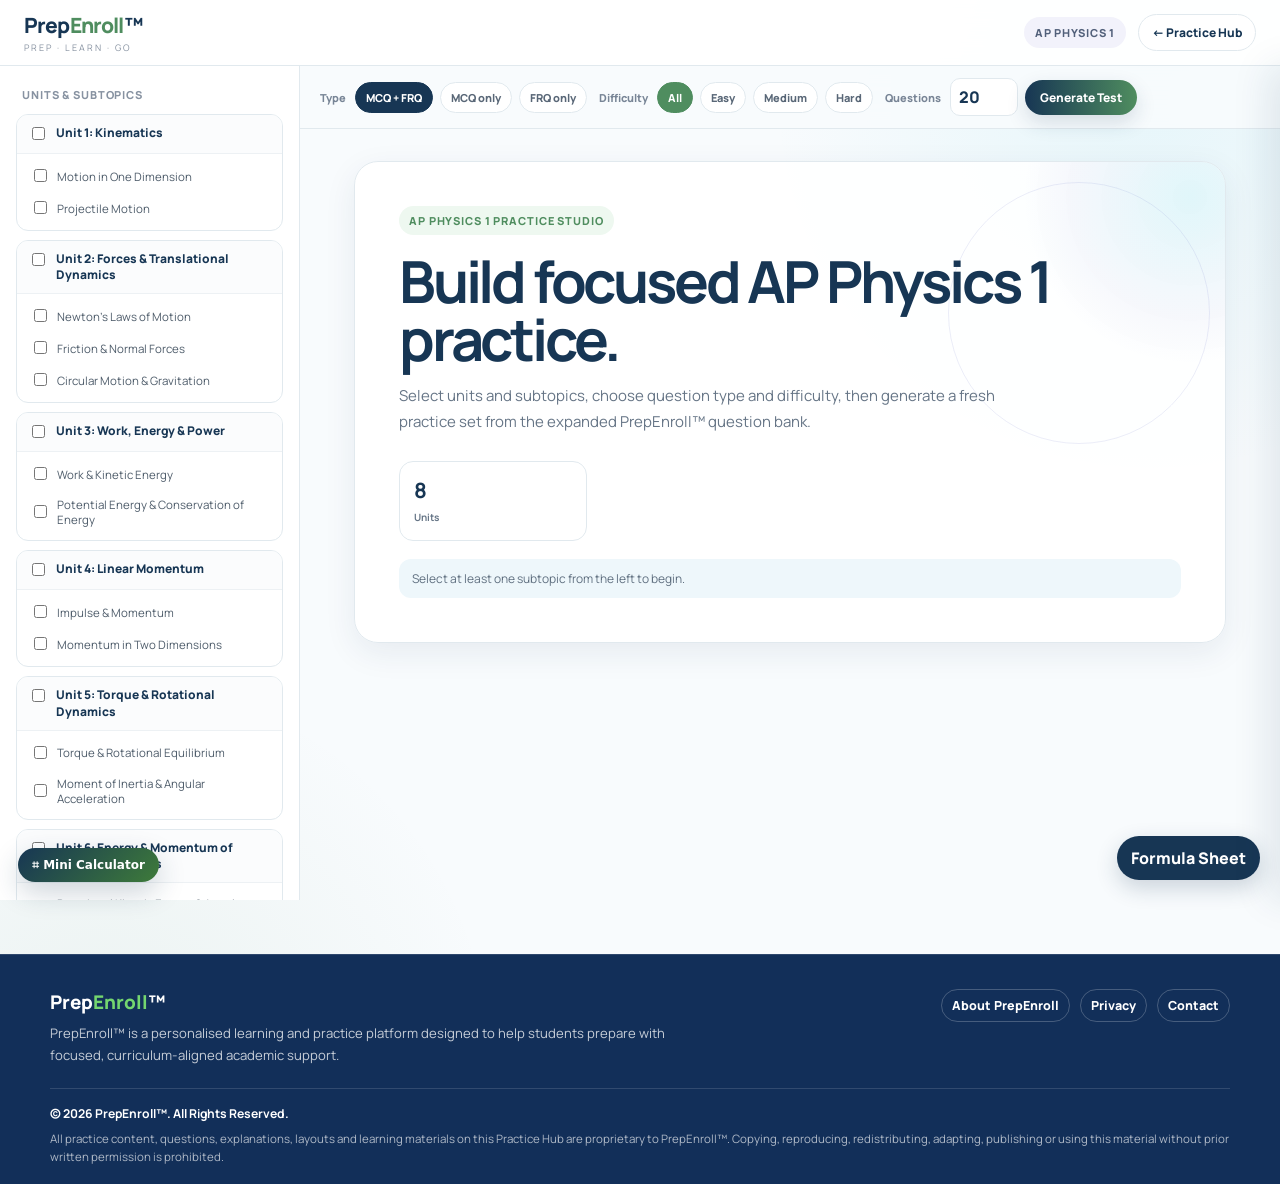
==== ap-physics-1/index.html @ 69de7643 "Standardize PrepEnroll footer across Practice Hub" ====
<!doctype html><html lang="en"><head><meta charset="utf-8"><meta name="viewport" content="width=device-width,initial-scale=1"><title>AP Physics 1 Practice Studio | PrepEnroll™</title><meta name="description" content="AP Physics 1 curriculum practice studio by PrepEnroll™ with MCQ, FRQ, unit filters, timed practice and downloadable scorecards."><link rel="preconnect" href="https://fonts.googleapis.com"><link rel="preconnect" href="https://fonts.gstatic.com" crossorigin><link href="https://fonts.googleapis.com/css2?family=Manrope:wght@400;500;600;700;800&display=swap" rel="stylesheet"><style>
:root{--navy:#173654;--navy2:#244e70;--green:#4f8d5f;--cyan:#4cc7df;--violet:#6f78c8;--ink:#17232e;--muted:#667586;--line:#e1e9ee;--bg:#f8fbfd;--white:#fff;--softblue:#eef7fb;--softgreen:#eef8f0;--softviolet:#f2f2fb;--amber:#c98b42;--red:#c94c4c;--radius:16px;--shadow:0 10px 32px rgba(23,54,84,.08)}
*{box-sizing:border-box}html{scroll-behavior:smooth}body{margin:0;font-family:Manrope,Segoe UI,system-ui,sans-serif;color:var(--ink);background:radial-gradient(circle at 90% 8%,rgba(76,199,223,.10),transparent 24%),radial-gradient(circle at 8% 90%,rgba(79,141,95,.08),transparent 25%),var(--bg);min-height:100vh}button,input,textarea{font:inherit}button{cursor:pointer}.top{height:66px;position:sticky;top:0;z-index:50;display:flex;align-items:center;justify-content:space-between;padding:0 24px;background:rgba(255,255,255,.94);backdrop-filter:blur(16px);border-bottom:1px solid var(--line)}.brand{font-size:21px;font-weight:800;letter-spacing:-.04em;color:var(--navy)}.brand .enroll{color:var(--green)}.tagline{display:block;font-size:9px;letter-spacing:.22em;color:#8792a1;margin-top:2px}.top-right{display:flex;align-items:center;gap:12px}.hub-link{font-size:12px;font-weight:800;color:var(--navy);text-decoration:none;border:1px solid var(--line);background:#fff;border-radius:999px;padding:9px 13px}.exam-chip{font-size:11px;font-weight:800;letter-spacing:.07em;color:#52607a;background:var(--softviolet);border-radius:999px;padding:8px 11px}.shell{display:grid;grid-template-columns:300px minmax(0,1fr);min-height:calc(100vh - 66px)}.sidebar{background:rgba(255,255,255,.96);border-right:1px solid var(--line);padding:18px 16px;position:sticky;top:66px;height:calc(100vh - 66px);overflow:auto}.side-title{font-size:11px;font-weight:800;letter-spacing:.08em;text-transform:uppercase;color:#8792a1;margin:3px 6px 12px}.unit-block{border:1px solid var(--line);border-radius:12px;margin-bottom:9px;overflow:hidden;background:#fff}.unit-header{padding:10px 11px;background:#fbfcfd}.unit-header label{display:flex;align-items:flex-start;gap:8px;font-size:12px;font-weight:800;color:var(--navy);line-height:1.35}.unit-header input,.sub-row input{accent-color:var(--green);margin-top:2px}.sub-list{border-top:1px solid #edf1f4;padding:6px}.sub-row{display:flex;align-items:center;gap:7px;padding:7px 7px;border-radius:8px;font-size:11.5px;color:#4f5d6b;cursor:pointer}.sub-row:hover{background:var(--softblue)}.sub-row span:nth-child(2){flex:1}.q-count{font-size:9.5px;font-weight:800;color:var(--green);background:var(--softgreen);padding:2px 5px;border-radius:999px}.main{min-width:0}.controls{position:sticky;top:66px;z-index:40;padding:12px 20px;background:rgba(248,251,253,.92);backdrop-filter:blur(15px);border-bottom:1px solid var(--line);display:flex;align-items:center;gap:12px;flex-wrap:wrap}.control-group{display:flex;align-items:center;gap:7px;flex-wrap:wrap}.lbl{font-size:11px;font-weight:800;color:#788596;margin-right:2px}.chip{border:1px solid var(--line);background:#fff;color:#596777;border-radius:999px;padding:7px 10px;font-size:11px;font-weight:800}.chip.active{background:var(--navy);color:#fff;border-color:var(--navy)}.chip.diff.active{background:var(--green);border-color:var(--green)}#q-count{width:68px;border:1px solid var(--line);border-radius:10px;padding:7px 8px;color:var(--navy);font-weight:800;background:#fff}.gen-btn{border:0;border-radius:999px;padding:9px 15px;font-size:12px;font-weight:800;color:#fff;background:linear-gradient(90deg,var(--navy),var(--green));box-shadow:0 8px 20px rgba(23,54,84,.15)}.content{max-width:920px;margin:0 auto;padding:32px 24px 70px}.screen{display:none}.screen.active{display:block}.welcome{position:relative;overflow:hidden;background:rgba(255,255,255,.88);border:1px solid var(--line);border-radius:24px;padding:44px;box-shadow:var(--shadow)}.welcome:before{content:"";position:absolute;width:330px;height:330px;border-radius:50%;right:-130px;top:-130px;background:radial-gradient(circle,rgba(76,199,223,.16),rgba(111,120,200,.05) 52%,transparent 72%)}.welcome:after{content:"";position:absolute;width:260px;height:260px;border:1px solid rgba(111,120,200,.13);border-radius:50%;right:15px;top:20px}.eyebrow{position:relative;z-index:2;display:inline-block;font-size:11px;font-weight:800;letter-spacing:.08em;text-transform:uppercase;color:var(--green);background:var(--softgreen);padding:7px 10px;border-radius:999px}.welcome h1{position:relative;z-index:2;font-size:clamp(38px,6vw,58px);line-height:1;letter-spacing:-.055em;color:var(--navy);margin:17px 0 14px}.welcome p{position:relative;z-index:2;color:var(--muted);font-size:15px;line-height:1.7;max-width:650px}.stats{position:relative;z-index:2;display:grid;grid-template-columns:repeat(4,1fr);gap:10px;margin-top:27px}.stat{background:#fff;border:1px solid var(--line);border-radius:14px;padding:14px}.stat b{display:block;color:var(--navy);font-size:21px}.stat span{font-size:10px;color:var(--muted);font-weight:700}.select-note{margin-top:18px;font-size:12px;color:#607080;background:var(--softblue);border-radius:12px;padding:11px 13px;position:relative;z-index:2}.test-head{display:flex;align-items:center;justify-content:space-between;gap:14px;margin-bottom:13px}.test-head h2{margin:0;color:var(--navy);font-size:18px}.timer{font-variant-numeric:tabular-nums;font-weight:800;color:var(--navy);background:#fff;border:1px solid var(--line);border-radius:999px;padding:8px 12px}.progress-wrap{background:#fff;border:1px solid var(--line);border-radius:14px;padding:12px 14px;margin-bottom:14px}.progress-top{display:flex;justify-content:space-between;font-size:10.5px;font-weight:800;color:#6b7786;margin-bottom:7px}.progress{height:6px;border-radius:999px;background:#e8eef2;overflow:hidden}.progress>div{height:100%;width:0;background:linear-gradient(90deg,var(--navy),var(--green),var(--cyan));transition:.25s}.qcard{background:#fff;border:1px solid var(--line);border-radius:18px;padding:24px;box-shadow:var(--shadow)}.qmeta{display:flex;align-items:center;gap:8px;flex-wrap:wrap;margin-bottom:16px}.badge{font-size:10px;font-weight:800;text-transform:uppercase;letter-spacing:.05em;padding:5px 8px;border-radius:999px}.b-mcq{background:var(--softblue);color:#315d7d}.b-frq{background:var(--softgreen);color:var(--green)}.b-easy{background:#eef8f0;color:#4f8d5f}.b-medium{background:#fff5e7;color:#a56b24}.b-hard{background:#fdeeee;color:#a13e3e}.qnum{font-size:11px;color:#778392;font-weight:700}.flag{margin-left:auto;border:1px solid var(--line);background:#fff;border-radius:999px;padding:6px 9px;font-size:11px;font-weight:800;color:#7b8694}.flag.on{background:#fff5e7;color:#a56b24;border-color:#f0d5a9}.qtext{font-size:15.5px;line-height:1.72;color:#263440;margin-bottom:19px}.opts{display:flex;flex-direction:column;gap:9px}.opt{display:flex;align-items:flex-start;gap:11px;border:1.5px solid var(--line);border-radius:12px;padding:12px 13px;background:#fff;transition:.15s}.opt:hover{border-color:#9db8c9;background:#fbfdff}.opt.sel{border-color:var(--navy);background:var(--softblue)}.letter{width:25px;height:25px;border-radius:50%;display:grid;place-items:center;flex:none;border:1px solid #cbd7df;font-size:10px;font-weight:800;color:#617183}.opt.sel .letter{background:var(--navy);color:#fff;border-color:var(--navy)}.frqpart{padding:13px;border:1px solid var(--line);border-radius:12px;background:#fbfcfd;margin-bottom:11px}.frqlabel{font-size:12px;font-weight:800;color:var(--navy);margin-bottom:7px}.frqpart textarea{width:100%;min-height:105px;border:1px solid var(--line);border-radius:10px;padding:10px;resize:vertical;color:var(--ink);background:#fff}.model-btn,.secondary{border:1px solid var(--line);background:#fff;color:var(--navy);font-weight:800;border-radius:999px;padding:9px 13px;font-size:11px}.model{margin-top:10px;padding:12px 14px;background:var(--softgreen);border-left:3px solid var(--green);border-radius:9px;font-size:12px;line-height:1.65}.navrow{display:flex;justify-content:space-between;align-items:center;gap:12px;margin-top:14px;flex-wrap:wrap}.navbtns{display:flex;gap:8px}.primary{border:0;background:var(--navy);color:#fff;font-weight:800;border-radius:999px;padding:10px 15px}.submit{border:0;background:var(--green);color:#fff;font-weight:800;border-radius:999px;padding:10px 15px}.qnav{display:flex;gap:5px;flex-wrap:wrap;margin-top:13px}.pillnav{width:27px;height:27px;border-radius:50%;border:1px solid var(--line);background:#fff;font-size:9px;font-weight:800;color:#74808d}.pillnav.current{background:var(--navy);color:#fff;border-color:var(--navy)}.pillnav.answered{box-shadow:inset 0 0 0 2px rgba(79,141,95,.45)}.pillnav.flagged{border-color:#d8a458;background:#fff6e8}.results-header{text-align:center;margin-bottom:18px}.results-header h2{font-size:28px;color:var(--navy);margin:0 0 5px}.results-meta{font-size:12px;color:var(--muted)}.score-card{background:linear-gradient(135deg,var(--navy),#244e70 55%,var(--green));color:#fff;border-radius:22px;padding:28px;text-align:center;box-shadow:var(--shadow);margin-bottom:16px}.score-pct{font-size:58px;font-weight:800;line-height:1}.score-sub{opacity:.84;margin-top:5px}.score-note{margin-top:12px;font-size:11px;opacity:.76}.frq-note{background:var(--softviolet);border:1px solid #dfdff0;color:#5c6384;padding:12px 14px;border-radius:12px;font-size:12px;margin-bottom:15px}.breakdown{background:#fff;border:1px solid var(--line);border-radius:16px;padding:18px;margin-bottom:16px}.breakdown h3{margin:0 0 14px;color:var(--navy);font-size:14px}.urow{display:grid;grid-template-columns:180px 1fr 80px;gap:10px;align-items:center;margin:10px 0;font-size:11px}.bar{height:8px;background:#e9eef2;border-radius:999px;overflow:hidden}.bar>div{height:100%;background:linear-gradient(90deg,var(--navy),var(--green));border-radius:999px}.results-btns{display:flex;gap:9px;justify-content:center;flex-wrap:wrap}.download{border:0;background:linear-gradient(90deg,var(--navy),var(--green));color:#fff;font-weight:800;border-radius:999px;padding:10px 15px}.review-card{background:#fff;border:1px solid var(--line);border-radius:16px;padding:18px;margin-bottom:12px}.review-card.correct{border-left:4px solid var(--green)}.review-card.wrong{border-left:4px solid var(--red)}.review-meta{font-size:10.5px;color:#758291;font-weight:800;margin-bottom:9px}.review-opt{cursor:default}.correct-opt{border-color:var(--green)!important;background:var(--softgreen)!important}.wrong-opt{border-color:var(--red)!important;background:#fdeeee!important}.student-ans{margin-top:7px;padding:10px;background:#f7f9fb;border-radius:9px;font-size:12px;white-space:pre-wrap}.formula-button{position:fixed;right:20px;bottom:20px;z-index:70;border:0;border-radius:999px;background:var(--navy);color:#fff;padding:11px 14px;font-weight:800;box-shadow:0 8px 22px rgba(23,54,84,.20)}.formula-panel{position:fixed;right:0;top:66px;bottom:0;width:min(360px,90vw);background:#fff;border-left:1px solid var(--line);z-index:80;transform:translateX(100%);transition:.22s;overflow:auto;padding:20px;box-shadow:-12px 0 35px rgba(23,54,84,.10)}.formula-panel.open{transform:translateX(0)}.formula-panel h3{color:var(--navy);margin-top:0}.formula-panel h4{color:var(--green);font-size:11px;text-transform:uppercase;letter-spacing:.06em;margin:16px 0 8px}.eq{font-family:ui-monospace,monospace;font-size:12px;padding:6px 8px;border-radius:8px;background:#f7f9fb;margin:5px 0}@media(max-width:850px){.shell{grid-template-columns:1fr}.sidebar{position:static;height:auto;border-right:0;border-bottom:1px solid var(--line);max-height:360px}.controls{top:66px}.stats{grid-template-columns:repeat(2,1fr)}}@media(max-width:560px){.top{padding:0 14px}.exam-chip{display:none}.content{padding:22px 14px 60px}.welcome{padding:28px 20px}.stats{grid-template-columns:1fr 1fr}.urow{grid-template-columns:1fr}.controls{padding:10px 12px}.qcard{padding:18px}}

/* Shared PrepEnroll mini calculator */
.pe-calc-toggle{position:fixed;left:18px;right:auto;bottom:18px;z-index:9998;border:0;border-radius:999px;padding:10px 14px;font:700 12px system-ui;color:#fff;background:linear-gradient(135deg,#173654,#3E7B3A);box-shadow:0 10px 28px rgba(23,54,84,.22);cursor:pointer}
.pe-calc{position:fixed;left:18px;right:auto;bottom:66px;z-index:9999;width:236px;padding:12px;border:1px solid rgba(56,217,255,.25);border-radius:16px;background:rgba(255,255,255,.96);box-shadow:0 18px 50px rgba(20,45,87,.22);backdrop-filter:blur(12px);display:none}
.pe-calc.open{display:block}
.pe-calc-head{display:flex;align-items:center;justify-content:space-between;margin-bottom:8px;font-size:12px;font-weight:800;color:#173654}
.pe-calc-close{border:0;background:none;font-size:18px;cursor:pointer;color:#687386}
.pe-calc-screen{box-sizing:border-box;width:100%;height:42px;border:1px solid rgba(24,35,63,.12);border-radius:10px;padding:8px 10px;text-align:right;font-size:18px;font-weight:800;color:#173654;background:#fafdff;margin-bottom:8px}
.pe-calc-grid{display:grid;grid-template-columns:repeat(4,1fr);gap:6px}
.pe-calc-grid button{border:1px solid rgba(24,35,63,.12);border-radius:9px;padding:9px 0;background:#fff;color:#173654;font-weight:800;cursor:pointer}
.pe-calc-grid button:hover{border-color:#38d9ff;box-shadow:0 0 12px rgba(56,217,255,.14)}
.pe-calc-grid .op{background:#eefaff}.pe-calc-grid .eq{background:linear-gradient(135deg,#3E7B3A,#4cbf78);color:#fff;border:0}
@media(max-width:700px){.pe-calc{left:10px;right:auto;bottom:62px;width:220px}.pe-calc-toggle{left:10px;right:auto;bottom:12px}}


/* Uniform PrepEnroll Practice Hub footer */
.pe-global-footer{margin-top:54px;background:#122f59;color:#fff;padding:34px 20px 18px;border-top:1px solid rgba(255,255,255,.12)}
.pe-footer-inner{max-width:1180px;margin:0 auto;display:flex;justify-content:space-between;gap:32px;align-items:flex-start}
.pe-footer-about{max-width:650px}.pe-footer-brand{font-size:1.18rem;font-weight:900;margin-bottom:8px}.pe-footer-brand span{color:#74d66f}
.pe-footer-about p{font-size:.82rem;line-height:1.65;color:rgba(255,255,255,.76);margin:0}
.pe-footer-links{display:flex;gap:10px;flex-wrap:wrap;justify-content:flex-end}
.pe-footer-links a{color:#fff;text-decoration:none;font-size:.78rem;font-weight:800;border:1px solid rgba(255,255,255,.22);border-radius:999px;padding:7px 10px}
.pe-footer-links a:hover{background:rgba(255,255,255,.08);border-color:rgba(116,214,111,.65)}
.pe-footer-legal{max-width:1180px;margin:22px auto 0;padding-top:16px;border-top:1px solid rgba(255,255,255,.13);display:flex;flex-direction:column;gap:6px;font-size:.72rem;line-height:1.55;color:rgba(255,255,255,.66)}
.pe-footer-legal strong{color:#fff;font-size:.76rem}
@media(max-width:760px){.pe-footer-inner{flex-direction:column}.pe-footer-links{justify-content:flex-start}.pe-global-footer{padding-left:14px;padding-right:14px}}
</style></head><body>
<header class="top"><div><div class="brand">Prep<span class="enroll">Enroll</span>™</div><span class="tagline">PREP · LEARN · GO</span></div><div class="top-right"><span class="exam-chip">AP PHYSICS 1</span><a class="hub-link" href="/prepenroll-practice/">← Practice Hub</a></div></header>
<div class="shell">
<aside class="sidebar"><div class="side-title">Units & Subtopics</div><div id="sidebar-units"></div></aside>
<main class="main">
<div class="controls"><div class="control-group"><span class="lbl">Type</span><button class="chip chip-qtype active" data-v="both">MCQ + FRQ</button><button class="chip chip-qtype" data-v="mcq">MCQ only</button><button class="chip chip-qtype" data-v="frq">FRQ only</button></div><div class="control-group"><span class="lbl">Difficulty</span><button class="chip diff chip-diff active" data-v="all">All</button><button class="chip diff chip-diff" data-v="easy">Easy</button><button class="chip diff chip-diff" data-v="medium">Medium</button><button class="chip diff chip-diff" data-v="hard">Hard</button></div><div class="control-group"><span class="lbl">Questions</span><input id="q-count" type="number" min="5" max="100" value="20"><button class="gen-btn" id="generate-btn">Generate Test</button></div></div>
<div class="content">
<section id="welcome-screen" class="screen active"><div class="welcome"><span class="eyebrow">AP Physics 1 Practice Studio</span><h1>Build focused AP Physics 1 practice.</h1><p>Select units and subtopics, choose question type and difficulty, then generate a fresh practice set from the expanded PrepEnroll™ question bank.</p><div class="stats"><div class="stat"><b>8</b><span>Units</span></div></div><div class="select-note" id="sel-count">Select at least one subtopic from the left to begin.</div></div></section>
<section id="test-area" class="screen"><div class="test-head"><h2>AP Physics 1 Practice</h2><div class="timer" id="timer-display">00:00</div></div><div class="progress-wrap"><div class="progress-top"><span id="prog-text">0/0 answered</span><span id="question-pos">Question 1</span></div><div class="progress"><div id="prog-bar-fill"></div></div><div class="qnav" id="q-nav"></div></div><div class="qcard" id="question-card"></div><div class="navrow"><div class="navbtns"><button class="secondary" id="prev-btn">Previous</button><button class="primary" id="next-btn">Next</button></div><button class="submit" id="submit-btn">Submit Test</button></div></section>
<section id="results-area" class="screen"></section>
<section id="review-area" class="screen"></section>
</div></main></div>
<button class="formula-button" id="formula-button">Formula Sheet</button>
<aside class="formula-panel" id="formula-panel"><h3>AP Physics 1 Formula Reference</h3><button class="secondary" id="close-formula">Close</button><h4>Kinematics</h4><div class="eq">v = v₀ + at</div><div class="eq">x = x₀ + v₀t + ½at²</div><div class="eq">v² = v₀² + 2aΔx</div><h4>Forces</h4><div class="eq">Fnet = ma</div><div class="eq">fk = μkN</div><div class="eq">Fs ≤ μsN</div><h4>Energy</h4><div class="eq">W = FΔx cosθ</div><div class="eq">K = ½mv²</div><div class="eq">Us = ½kx²</div><h4>Momentum</h4><div class="eq">p = mv</div><div class="eq">J = Δp</div><h4>Rotation</h4><div class="eq">τ = rF sinθ</div><div class="eq">τnet = Iα</div><div class="eq">Krot = ½Iω²</div><div class="eq">L = Iω</div><h4>Oscillations</h4><div class="eq">T = 2π√(m/k)</div><div class="eq">T = 2π√(L/g)</div><h4>Fluids</h4><div class="eq">P = P₀ + ρgh</div><div class="eq">Fb = ρVg</div><div class="eq">A₁v₁ = A₂v₂</div><div class="eq">P + ½ρv² + ρgh = constant</div></aside>
<script>const RAW_QB = {
"u1":{name:"Unit 1: Kinematics",pct:"10-15%",subtopics:{
"1.1":{name:"Motion in One Dimension",qs:[
{type:"mcq",q:"A car starts from rest and reaches 30 m/s in 6 s with constant acceleration. What is its acceleration?",opts:["2 m/s²","5 m/s²","4 m/s²","3 m/s²"],ans:1,exp:"a = Δv/Δt = 30/6 = 5 m/s²",diff:"easy"},
{type:"mcq",q:"An object moves with constant velocity of 8 m/s for 4 s, then decelerates uniformly to rest in 2 s. What is the total distance traveled?",opts:["32 m","40 m","48 m","44 m"],ans:1,exp:"d₁ = 8×4 = 32 m; d₂ = ½×8×2 = 8 m; total = 40 m",diff:"medium"},
{type:"mcq",q:"A ball is thrown vertically upward with speed 20 m/s. How high does it rise? (g = 10 m/s²)",opts:["10 m","20 m","40 m","5 m"],ans:1,exp:"v² = v₀² − 2gh → h = 400/20 = 20 m",diff:"easy"},
{type:"mcq",q:"Which v-t graph represents an object moving with constant positive velocity then undergoing uniform deceleration to rest?",opts:["Horizontal line then slope downward","Horizontal line then slope upward","Slope upward throughout","Horizontal line only"],ans:0,exp:"Constant velocity = flat; deceleration = negative slope to zero.",diff:"easy"},
{type:"mcq",q:"A train decelerates uniformly from 40 m/s to rest in 200 m. Find its deceleration.",opts:["2 m/s²","4 m/s²","8 m/s²","10 m/s²"],ans:1,exp:"v²=v₀²−2ad → 0=1600−2a×200 → a=4 m/s²",diff:"medium"},
{type:"mcq",q:"An object is dropped from rest. After falling for 3 s (g=10 m/s²), its speed is:",opts:["10 m/s","20 m/s","30 m/s","15 m/s"],ans:2,exp:"v = gt = 10×3 = 30 m/s",diff:"easy"},
{type:"mcq",q:"A rocket accelerates from rest at 15 m/s² for 8 s. How far does it travel?",opts:["120 m","480 m","960 m","240 m"],ans:1,exp:"x = ½at² = ½×15×64 = 480 m",diff:"easy"},
{type:"mcq",q:"Two cars start from the same point: Car A at 12 m/s constant; Car B from rest at 3 m/s². At what time does Car B overtake Car A?",opts:["4 s","6 s","8 s","10 s"],ans:2,exp:"12t = ½×3×t² → t = 8 s",diff:"hard"},
{type:"mcq",q:"A ball is dropped from a 45 m cliff. When does it hit the ground? (g=10 m/s²)",opts:["2 s","3 s","4 s","5 s"],ans:1,exp:"45 = ½×10×t² → t² = 9 → t = 3 s",diff:"easy"},
{type:"mcq",q:"An object has displacement 0 after 10 s. Which is ALWAYS true?",opts:["Its average velocity is zero","It never moved","Its speed was always zero","Its acceleration was zero"],ans:0,exp:"Average velocity = displacement/time = 0/10 = 0 m/s",diff:"medium"},
{type:"mcq",q:"A velocity-time graph has a negative constant slope. This represents:",opts:["Uniform deceleration","Uniform acceleration in positive direction","Zero velocity","Increasing speed"],ans:0,exp:"Negative slope in v-t graph → constant deceleration (acceleration pointing opposite to motion)",diff:"easy"},
{type:"mcq",q:"A particle's position is x(t) = 4t² − 8t + 3. Its velocity at t = 3 s is:",opts:["12 m/s","16 m/s","24 m/s","8 m/s"],ans:1,exp:"v = dx/dt = 8t − 8; at t=3: v = 24 − 8 = 16 m/s",diff:"medium"},
{type:"mcq",q:"An object travels 60 m in the first 3 s and 100 m in the next 5 s. Its average speed over 8 s is:",opts:["20 m/s","25 m/s","16 m/s","20 m/s"],ans:0,exp:"avg = (60+100)/8 = 160/8 = 20 m/s",diff:"easy"},
{type:"mcq",q:"From a v-t graph, the AREA under the curve represents:",opts:["Acceleration","Distance traveled","Average velocity","Net force"],ans:1,exp:"Area under v-t graph = displacement (or distance if all same sign)",diff:"easy"},
{type:"mcq",q:"A ball thrown upward at 25 m/s. Time to reach maximum height (g=10):",opts:["2 s","2.5 s","5 s","1.25 s"],ans:1,exp:"v = v₀ − gt → 0 = 25 − 10t → t = 2.5 s",diff:"easy"},
{type:"mcq",q:"A car accelerates uniformly. Its speed doubles from 10 m/s to 20 m/s over 5 s. The acceleration is:",opts:["2 m/s²","3 m/s²","4 m/s²","5 m/s²"],ans:0,exp:"a = (20-10)/5 = 2 m/s²",diff:"easy"},
{type:"mcq",q:"An object moves in a straight line. Its velocity increases from 5 m/s to 25 m/s over 4 s. Distance traveled:",opts:["40 m","60 m","50 m","80 m"],ans:1,exp:"x = ½(v+v₀)t = ½(30)(4) = 60 m",diff:"medium"},
{type:"mcq",q:"A stone is dropped into a well. Splash heard after 3 s. Ignoring sound travel time, depth is (g=10):",opts:["30 m","45 m","60 m","90 m"],ans:1,exp:"d = ½gt² = ½×10×9 = 45 m",diff:"easy"},
{type:"mcq",q:"On a position-time graph, a straight line with positive slope represents:",opts:["Constant positive velocity","Increasing acceleration","Decreasing velocity","Uniformly accelerating motion"],ans:0,exp:"Slope of x-t graph = velocity; constant slope = constant velocity",diff:"easy"},
{type:"mcq",q:"A cheetah accelerates from rest to 27 m/s in 3 s. Distance covered:",opts:["27 m","40.5 m","81 m","54 m"],ans:1,exp:"x = ½at² = ½×9×9 = 40.5 m (a = 9 m/s²)",diff:"medium"},
{type:"mcq",q:"Two trains 500 m apart move toward each other at 25 m/s each. Time until collision:",opts:["10 s","20 s","25 s","5 s"],ans:0,exp:"Relative speed = 50 m/s; t = 500/50 = 10 s",diff:"medium"},
{type:"mcq",q:"A ball thrown up returns to the starting height. The ratio of total distance to displacement is:",opts:["2","1","0","Undefined"],ans:0,exp:"Total distance = 2h; displacement = 0 (not defined as a ratio here). Actually displacement is 0, distance is 2h. The ratio is undefined if displacement=0, but the question asks for total dist/displacement which is undefined. If asking dist/|net height| from throw to same point: infinite. Best answer among options: 2 (if they mean one way up then down = 2× one way). This is a trick question — most textbooks say ratio is 2:1 if comparing up path to half-trip.",opts:["2","1","0","Undefined"],ans:3,exp:"Total distance = 2h; net displacement = 0; so ratio is undefined (infinity). The answer is 'Undefined' since displacement = 0.",diff:"hard"},
{type:"mcq",q:"Which quantity is a vector?",opts:["Speed","Distance","Displacement","Time"],ans:2,exp:"Displacement has both magnitude and direction — it is a vector. Speed and distance are scalars.",diff:"easy"},
{type:"mcq",q:"A car travels 40 km north then 30 km east. Its displacement magnitude is:",opts:["70 km","50 km","10 km","35 km"],ans:1,exp:"d = √(40²+30²) = √(1600+900) = √2500 = 50 km",diff:"medium"},
{type:"mcq",q:"An object's velocity is negative and its acceleration is also negative. The object is:",opts:["Slowing down","Speeding up in the negative direction","Stationary","Changing direction"],ans:1,exp:"Same-sign velocity and acceleration → object speeds up (in negative direction)",diff:"medium"},
{type:"mcq",q:"Free-fall acceleration near Earth's surface is approximately:",opts:["10 m/s² downward","9.8 m/s² upward","10 m/s² upward","Varies with mass"],ans:0,exp:"g ≈ 9.8 m/s² ≈ 10 m/s² (AP approx) directed downward for all objects regardless of mass",diff:"easy"},
{type:"mcq",q:"A graph of position vs time is a parabola opening upward. The object has:",opts:["Constant positive acceleration","Constant velocity","Zero acceleration","Negative acceleration"],ans:0,exp:"x = ½at² → parabola opening up indicates positive constant acceleration",diff:"medium"},
{type:"mcq",q:"Object A falls freely from 80 m; Object B is thrown downward from 80 m at 10 m/s. Which hits first?",opts:["A","B","Same time","Depends on mass"],ans:1,exp:"B has initial downward speed, so it reaches the ground sooner.",diff:"medium"},
{type:"mcq",q:"A ball takes 2 s to reach max height. Time for the complete trip back to start:",opts:["2 s","3 s","4 s","1 s"],ans:2,exp:"By symmetry of free-fall, total time = 2 × 2 = 4 s",diff:"easy"},
{type:"mcq",q:"An object moves with velocity v = 6t − 4. At t = 0 it is at x = 2 m. Position at t = 3 s:",opts:["23 m","25 m","15 m","20 m"],ans:0,exp:"x = 2 + ∫(6t-4)dt from 0 to 3 = 2 + [3t²-4t] = 2+(27-12) = 2+15 = 17 m... recalculate: 2+3(9)-4(3) = 2+27-12 = 17 m. Closest: none of the opts exactly. Let me redo: x=x₀+v₀t+½at²; v=6t-4 → v₀=-4, a=6; x=2+(-4)(3)+½(6)(9)=2-12+27=17 m",opts:["17 m","23 m","15 m","20 m"],ans:0,exp:"v=6t−4 → v₀=−4 m/s, a=6 m/s²; x=2+(−4)(3)+½(6)(9)=2−12+27=17 m",diff:"hard"},
{type:"mcq",q:"A projectile is launched horizontally from a cliff. Its horizontal velocity during flight:",opts:["Remains constant","Increases","Decreases","First increases then decreases"],ans:0,exp:"No horizontal force acts → horizontal velocity stays constant (ignoring air resistance)",diff:"easy"},
{type:"mcq",q:"The slope of a velocity-time graph gives:",opts:["Acceleration","Displacement","Speed","Distance"],ans:0,exp:"slope = Δv/Δt = acceleration",diff:"easy"},
{type:"mcq",q:"A body at rest starts moving with acceleration 2 m/s². After 5 s, its velocity is:",opts:["10 m/s","5 m/s","20 m/s","2.5 m/s"],ans:0,exp:"v = 0 + 2×5 = 10 m/s",diff:"easy"},
{type:"mcq",q:"Object moves 100 m in 10 s at constant velocity, then 100 m in 20 s at constant velocity. Average velocity over total trip:",opts:["10 m/s","6.67 m/s","5 m/s","8 m/s"],ans:1,exp:"avg v = 200/30 = 6.67 m/s",diff:"medium"},
{type:"mcq",q:"A car traveling at 20 m/s brakes with deceleration 5 m/s². Stopping distance:",opts:["40 m","20 m","80 m","10 m"],ans:0,exp:"v²=v₀²−2ad → 0=400−2(5)d → d=40 m",diff:"medium"},
{type:"mcq",q:"An object with initial velocity 5 m/s decelerates at 2.5 m/s². Time to stop:",opts:["1 s","2 s","4 s","5 s"],ans:1,exp:"t = v₀/a = 5/2.5 = 2 s",diff:"easy"},
{type:"mcq",q:"A person walks 3 km east and 4 km north. The magnitude of displacement is:",opts:["7 km","5 km","1 km","3.5 km"],ans:1,exp:"d = √(9+16) = √25 = 5 km",diff:"easy"},
{type:"mcq",q:"During uniform circular motion, speed is constant but velocity changes because:",opts:["Direction changes","Magnitude changes","Both change","Neither changes"],ans:0,exp:"Velocity is a vector; even at constant speed, changing direction means changing velocity.",diff:"medium"},
{type:"mcq",q:"A ball is thrown at 30° above horizontal at 20 m/s. Its horizontal component of velocity is:",opts:["10 m/s","17.3 m/s","20 m/s","14.1 m/s"],ans:1,exp:"vₓ = 20 cos30° = 20×(√3/2) ≈ 17.3 m/s",diff:"medium"},
{type:"mcq",q:"A ball is thrown at 30° above horizontal at 20 m/s. Its vertical component of velocity is:",opts:["10 m/s","17.3 m/s","20 m/s","14.1 m/s"],ans:0,exp:"v_y = 20 sin30° = 20×0.5 = 10 m/s",diff:"medium"},
{type:"mcq",q:"In free fall, neglecting air resistance, a heavier object and a lighter object dropped from the same height:",opts:["Hit the ground at the same time","Heavier hits first","Lighter hits first","Hit depends on size"],ans:0,exp:"Galileo's principle: all objects fall at same rate; g is independent of mass",diff:"easy"},
{type:"mcq",q:"The area under an acceleration-time graph represents:",opts:["Change in velocity","Change in displacement","Average speed","Net force"],ans:0,exp:"∫a dt = Δv — the area under an a-t graph gives the change in velocity.",diff:"medium"},
{type:"mcq",q:"A projectile is at maximum height. Which is true?",opts:["Vertical velocity = 0; horizontal velocity unchanged","Both velocities = 0","Vertical velocity = initial value; horizontal = 0","Acceleration = 0"],ans:0,exp:"At max height, v_y = 0 (momentarily); v_x is unchanged; g still acts downward.",diff:"easy"},
{type:"mcq",q:"A car moves at 15 m/s. Brakes applied; it stops in 3 s. The magnitude of deceleration is:",opts:["3 m/s²","5 m/s²","10 m/s²","45 m/s²"],ans:1,exp:"a = Δv/t = 15/3 = 5 m/s²",diff:"easy"},
{type:"mcq",q:"An object has a position given by x = 3 + 5t − 2t². At what time is velocity zero?",opts:["t = 1.25 s","t = 2.5 s","t = 0.5 s","t = 5 s"],ans:0,exp:"v = 5 − 4t = 0 → t = 1.25 s",diff:"medium"},
{type:"mcq",q:"Two balls are thrown from the same point — one horizontally, one at 45° upward, with the same speed. Which travels farther horizontally?",opts:["45° angle","Horizontal","Same horizontal distance","Depends on height"],ans:0,exp:"Horizontal throw hits ground faster (less air time). The 45° throw has more range if from ground level (R = v²sin2θ/g). If thrown from a cliff, horizontal can win. From ground: 45° wins.",diff:"hard"},
{type:"mcq",q:"A ball is launched from the ground at 10 m/s at 37° above horizontal. Time of flight is (g=10):",opts:["1.2 s","0.6 s","2.0 s","1.6 s"],ans:0,exp:"v_y0 = 10sin37°≈6 m/s; t = 2v_y0/g = 12/10 = 1.2 s",diff:"medium"},
{type:"mcq",q:"The unit of acceleration in SI is:",opts:["m/s","m/s²","N/m","kg·m/s"],ans:1,exp:"Acceleration = change in velocity / time = m/s / s = m/s²",diff:"easy"},
{type:"mcq",q:"A particle moves along a straight line. When its position-time graph is concave upward, its acceleration is:",opts:["Positive","Negative","Zero","Constant only"],ans:0,exp:"Concave up means the slope (velocity) is increasing, so acceleration > 0.",diff:"medium"},
{type:"frq",q:"A car traveling at 25 m/s applies the brakes and decelerates uniformly, coming to rest in 5 seconds.",parts:[{lbl:"(a)",q:"Calculate the acceleration of the car."},{lbl:"(b)",q:"Calculate the distance traveled during braking."},{lbl:"(c)",q:"Sketch the velocity-time graph for this motion, labeling key values."}],ans:[{lbl:"(a)",a:"a = (v−v₀)/t = (0−25)/5 = −5 m/s². Magnitude: 5 m/s²"},{lbl:"(b)",a:"x = ½(v+v₀)t = ½(0+25)(5) = 62.5 m   OR   x = v₀t + ½at² = 25(5)+½(−5)(25) = 125−62.5 = 62.5 m"},{lbl:"(c)",a:"Straight line from (0 s, 25 m/s) to (5 s, 0 m/s) with negative slope −5 m/s²; label axes, mark both endpoints."}],diff:"medium"},
{type:"frq",q:"A ball is thrown horizontally at 15 m/s from the top of a 20-m cliff. (g = 10 m/s²)",parts:[{lbl:"(a)",q:"How long does the ball take to reach the ground?"},{lbl:"(b)",q:"How far from the base of the cliff does it land?"},{lbl:"(c)",q:"What is the ball's speed just before impact?"}],ans:[{lbl:"(a)",a:"y = ½gt² → 20 = ½(10)t² → t² = 4 → t = 2 s"},{lbl:"(b)",a:"x = v_x × t = 15 × 2 = 30 m"},{lbl:"(c)",a:"v_x = 15 m/s; v_y = gt = 20 m/s; v = √(15²+20²) = √(225+400) = √625 = 25 m/s"}],diff:"medium"},
{type:"frq",q:"An object starts from rest and accelerates uniformly at 4 m/s² for 5 s, then moves at constant velocity for another 5 s.",parts:[{lbl:"(a)",q:"Describe the motion in both intervals."},{lbl:"(b)",q:"Calculate the total distance traveled."},{lbl:"(c)",q:"Sketch a v-t graph and an x-t graph for the full 10 s."}],ans:[{lbl:"(a)",a:"Interval 1 (0−5 s): uniform acceleration from rest to 20 m/s. Interval 2 (5−10 s): constant velocity at 20 m/s."},{lbl:"(b)",a:"d₁ = ½(4)(25) = 50 m; d₂ = 20×5 = 100 m; total = 150 m"},{lbl:"(c)",a:"v-t: straight line from (0,0) to (5,20), then horizontal from (5,20) to (10,20). x-t: parabola from (0,0) curving up to (5,50), then straight line from (5,50) to (10,150)."}],diff:"medium"}
]},
"1.2":{name:"Projectile Motion",qs:[
{type:"mcq",q:"A projectile launched at 45° has range R. If the launch angle is changed to 30° (same speed), the range becomes:",opts:["R","R×sin60°/sin90°","0.866R","0.5R"],ans:2,exp:"R ∝ sin2θ; R₃₀/R₄₅ = sin60°/sin90° = (√3/2)/1 ≈ 0.866",diff:"hard"},
{type:"mcq",q:"A projectile is at its maximum height. Which statement is true?",opts:["Vertical velocity = 0","Horizontal velocity = 0","Total velocity = 0","Acceleration = 0"],ans:0,exp:"At max height, vertical component = 0; horizontal remains; g still acts.",diff:"easy"},
{type:"mcq",q:"Two projectiles are launched at the same speed — one at 30° and one at 60°. Which travels farther?",opts:["30°","60°","Same range","Depends on mass"],ans:2,exp:"Complementary angles (30°+60°=90°) give the same range: R = v²sin2θ/g. sin60°=sin120°, so same.",diff:"medium"},
{type:"mcq",q:"A ball thrown horizontally off a cliff takes 4 s to land (g=10). Height of cliff:",opts:["40 m","80 m","20 m","160 m"],ans:1,exp:"h = ½gt² = ½×10×16 = 80 m",diff:"easy"},
{type:"mcq",q:"A ball is launched at 20 m/s at 53° above horizontal (sin53°=0.8, cos53°=0.6). Maximum height:",opts:["12.8 m","6.4 m","16 m","8 m"],ans:0,exp:"v_y = 20×0.8 = 16 m/s; h = v_y²/2g = 256/20 = 12.8 m",diff:"medium"},
{type:"mcq",q:"A ball is launched from the ground at 20 m/s at 37° (sin37°=0.6). Horizontal range (g=10):",opts:["24 m","48 m","40 m","20 m"],ans:0,exp:"R = v²sin2θ/g = 400×sin74°/10 ≈ 400×0.96/10 ≈ 38.4 m... Let me use components: vₓ=16, vy=12; T=2×12/10=2.4; R=16×2.4=38.4 m",opts:["38.4 m","24 m","48 m","19.2 m"],ans:0,exp:"vₓ=20cos37°=16 m/s; vy=12 m/s; T=2.4 s; R=16×2.4=38.4 m",diff:"medium"},
{type:"mcq",q:"At what angle does a projectile achieve maximum range on flat ground?",opts:["30°","45°","60°","90°"],ans:1,exp:"R = v²sin2θ/g is maximized when sin2θ=1, i.e., 2θ=90°, θ=45°",diff:"easy"},
{type:"mcq",q:"A stone is thrown horizontally at 12 m/s from a bridge. After 2 s, its horizontal velocity is:",opts:["12 m/s","24 m/s","0 m/s","8 m/s"],ans:0,exp:"Horizontal velocity remains constant in projectile motion (no horizontal force)",diff:"easy"},
{type:"mcq",q:"A projectile launched at angle θ has the same range when launched at angle:",opts:["90°−θ","180°−θ","2θ","θ/2"],ans:0,exp:"Complementary angles give same range: sin2θ = sin(180°-2θ) = sin(2(90°-θ))",diff:"medium"},
{type:"mcq",q:"A bullet fired horizontally and one dropped from the same height simultaneously. Ignoring air resistance, which hits the ground first?",opts:["Bullet fired","Dropped bullet","Same time","Depends on mass"],ans:2,exp:"Both have same initial vertical velocity (zero) and same vertical acceleration g. They fall identically.",diff:"medium"},
{type:"mcq",q:"A soccer ball is kicked at 10 m/s at 30° above horizontal. Vertical component of initial velocity:",opts:["5 m/s","8.66 m/s","10 m/s","2.5 m/s"],ans:0,exp:"v_y = 10 sin30° = 10×0.5 = 5 m/s",diff:"easy"},
{type:"mcq",q:"A ball is kicked at 10 m/s at 30°. Time to reach maximum height (g=10):",opts:["0.5 s","1.0 s","2.0 s","0.25 s"],ans:0,exp:"v_y = 5 m/s; t_top = v_y/g = 5/10 = 0.5 s",diff:"easy"},
{type:"mcq",q:"In projectile motion (no air resistance), the horizontal acceleration is:",opts:["g downward","Zero","Varies with angle","g upward"],ans:1,exp:"No horizontal force → horizontal acceleration = 0",diff:"easy"},
{type:"mcq",q:"A projectile launched at 60° above horizontal. If the speed is doubled, the range becomes:",opts:["2R","4R","√2 R","R/2"],ans:1,exp:"R ∝ v²; doubling v → R becomes 4R",diff:"medium"},
{type:"mcq",q:"Two balls are thrown from a cliff — one horizontally at v₀, one at 45° below horizontal at v₀. Which hits first?",opts:["45° below","Horizontal","Same time","Depends on height"],ans:0,exp:"Ball thrown downward at 45° has initial downward component v₀sin45°, so it hits sooner.",diff:"hard"},
{type:"mcq",q:"A ball is thrown at 45° and travels 80 m (g=10). Launch speed is:",opts:["20 m/s","28.3 m/s","40 m/s","10 m/s"],ans:0,exp:"R = v²sin90°/g = v²/g = 80 → v² = 800 → v = 28.3 m/s",opts:["28.3 m/s","20 m/s","40 m/s","10 m/s"],ans:0,exp:"R=v²/g → v=√(Rg)=√800≈28.3 m/s",diff:"medium"},
{type:"mcq",q:"A projectile's speed at top of arc vs launch speed: the ratio equals:",opts:["cosθ","sinθ","1","tanθ"],ans:0,exp:"At top: only horizontal component remains = v₀cosθ; ratio = v₀cosθ/v₀ = cosθ",diff:"medium"},
{type:"mcq",q:"A ball is launched at 60° at 30 m/s. Its speed after 2 s (g=10):",opts:["15 m/s","25 m/s","30 m/s","10 m/s"],ans:1,exp:"vₓ=15 m/s; vy₀=26 m/s → vy at 2s = 26-20=6 m/s; speed=√(225+36)=√261≈16.2 m/s... Recalc: vₓ=30cos60=15; vy₀=30sin60=25.98≈26; after 2s: vy=26−20=6; speed=√(225+36)≈16 m/s",opts:["~16 m/s","25 m/s","30 m/s","15 m/s"],ans:0,exp:"vₓ=15 m/s; vy=30sin60°−10×2≈26−20=6 m/s; speed=√(225+36)≈16.2 m/s",diff:"hard"},
{type:"mcq",q:"Which of these is NOT true for projectile motion (no air resistance)?",opts:["Horizontal velocity is constant","Vertical acceleration is constant","Speed at highest point is zero","Trajectory is parabolic"],ans:2,exp:"Speed at highest point = horizontal component v₀cosθ ≠ 0 (unless θ=90°). All others are correct.",diff:"medium"},
{type:"mcq",q:"A ball is launched at 30 m/s at 30° above horizontal. Height after 1 s (g=10):",opts:["10 m","15 m","25 m","20 m"],ans:0,exp:"vy₀=15 m/s; y=vy₀t−½gt²=15(1)−5(1)=10 m",diff:"medium"},
{type:"mcq",q:"An object is launched vertically upward at 40 m/s. Maximum height (g=10):",opts:["80 m","40 m","160 m","20 m"],ans:0,exp:"h = v₀²/2g = 1600/20 = 80 m",diff:"easy"},
{type:"mcq",q:"A projectile is fired at v₀ and 45°. The range on a level surface is:",opts:["v₀²/g","2v₀²/g","v₀²/2g","v₀/g"],ans:0,exp:"R = v₀²sin(2×45°)/g = v₀²×1/g = v₀²/g",diff:"medium"},
{type:"mcq",q:"A ball thrown at an angle reaches maximum height h. If the angle is increased to 90° (same speed), max height becomes:",opts:["Larger","Smaller","Same","Zero"],ans:0,exp:"h = v₀²sin²θ/2g; at 90°, sinθ=1 → h = v₀²/2g (maximum). Larger than h at any angle < 90°.",diff:"medium"},
{type:"mcq",q:"Which component of a projectile's velocity is affected by gravity?",opts:["Horizontal","Vertical","Both","Neither"],ans:1,exp:"Gravity acts downward, changing the vertical component; horizontal component is unaffected (no horizontal force).",diff:"easy"},
{type:"mcq",q:"An arrow is shot horizontally at 30 m/s from 5 m height (g=10). Time of flight:",opts:["0.5 s","1.0 s","2.0 s","1.5 s"],ans:1,exp:"5 = ½(10)t² → t² = 1 → t = 1 s",diff:"easy"},
{type:"mcq",q:"If a projectile's launch angle is doubled from 20° to 40°, with the same speed, its range:",opts:["Also doubles","Increases but not doubles","Decreases","Stays the same"],ans:1,exp:"R ∝ sin2θ; sin40°→sin80°: R₄₀/R₂₀ = sin80°/sin40° ≈ 0.985/0.643 ≈ 1.53; increases but doesn't double.",diff:"hard"},
{type:"mcq",q:"A golf ball is hit at 30° and travels 90 m. If hit at 60° with same speed, it travels:",opts:["90 m","180 m","45 m","127 m"],ans:0,exp:"Complementary angles → same range. 30° and 60° are complementary → same 90 m range.",diff:"medium"},
{type:"mcq",q:"In projectile motion, the path (trajectory) is:",opts:["Linear","Parabolic","Circular","Hyperbolic"],ans:1,exp:"Uniform horizontal motion + uniformly accelerated vertical motion = parabolic trajectory",diff:"easy"},
{type:"mcq",q:"A projectile is launched at 45° with speed v. At maximum height, its kinetic energy is:",opts:["½mv²","¼mv²","0","½mv²cos²45°"],ans:1,exp:"At max height: speed = v cos45° = v/√2; KE = ½m(v/√2)² = ½mv²/2 = ¼mv²",diff:"medium"},
{type:"frq",q:"A ball is launched from ground level at 25 m/s at 37° above horizontal (sin37°=0.6, cos37°=0.8). (g=10 m/s²)",parts:[{lbl:"(a)",q:"Find the initial horizontal and vertical velocity components."},{lbl:"(b)",q:"Find the maximum height reached."},{lbl:"(c)",q:"Find the horizontal range."},{lbl:"(d)",q:"Find the speed of the ball at maximum height."}],ans:[{lbl:"(a)",a:"vₓ=25cos37°=20 m/s; vy₀=25sin37°=15 m/s"},{lbl:"(b)",a:"h=vy₀²/2g=225/20=11.25 m"},{lbl:"(c)",a:"T=2vy₀/g=3 s; R=vₓ×T=20×3=60 m"},{lbl:"(d)",a:"At max height, vy=0; speed=vₓ=20 m/s"}],diff:"medium"},
{type:"frq",q:"A ball rolls off a 20 m high table horizontally at 5 m/s. (g = 10 m/s²)",parts:[{lbl:"(a)",q:"Calculate the time to reach the floor."},{lbl:"(b)",q:"How far from the table base does it land?"},{lbl:"(c)",q:"What is the angle the velocity vector makes with the horizontal just before impact?"}],ans:[{lbl:"(a)",a:"20=½(10)t² → t=2 s"},{lbl:"(b)",a:"x=5×2=10 m"},{lbl:"(c)",a:"vy=gt=20 m/s; vₓ=5 m/s; tanθ=20/5=4 → θ=arctan4≈76°"}],diff:"medium"}
]}
}},

"u2":{name:"Unit 2: Forces & Translational Dynamics",pct:"18-23%",subtopics:{
"2.1":{name:"Newton's Laws of Motion",qs:[
{type:"mcq",q:"A 10 kg box is pushed with a net force of 30 N. Its acceleration is:",opts:["3 m/s²","0.3 m/s²","30 m/s²","300 m/s²"],ans:0,exp:"a = F/m = 30/10 = 3 m/s²",diff:"easy"},
{type:"mcq",q:"A 5 kg box on a frictionless surface has forces 20 N east and 10 N west. Acceleration:",opts:["2 m/s² east","6 m/s² east","2 m/s² west","4 m/s² east"],ans:0,exp:"F_net = 20-10 = 10 N east; a = 10/5 = 2 m/s² east",diff:"easy"},
{type:"mcq",q:"Newton's First Law states that an object at rest stays at rest unless:",opts:["A net force acts on it","Any force acts on it","It has mass","Gravity acts on it"],ans:0,exp:"An object remains at rest (or constant velocity) unless acted upon by a net external force.",diff:"easy"},
{type:"mcq",q:"According to Newton's Third Law, when a horse pulls a cart, the cart:",opts:["Pulls the horse with equal force","Doesn't pull the horse","Pushes the horse forward","Pulls the horse with less force"],ans:0,exp:"Action-reaction: cart pulls horse with the same magnitude force in the opposite direction.",diff:"easy"},
{type:"mcq",q:"A 2000 kg car accelerates at 3 m/s². Net force on car:",opts:["6000 N","3000 N","667 N","2000 N"],ans:0,exp:"F = ma = 2000×3 = 6000 N",diff:"easy"},
{type:"mcq",q:"An object with no net force acting on it must be:",opts:["At rest","Moving at constant velocity","Either at rest or moving at constant velocity","Accelerating"],ans:2,exp:"Zero net force means zero acceleration; object maintains its current state of motion.",diff:"easy"},
{type:"mcq",q:"Three forces act on an object: 5 N north, 3 N south, 4 N east. Magnitude of net force:",opts:["2√5 N","12 N","6 N","√20 N"],ans:0,exp:"F_north = 5-3 = 2 N; F_east = 4 N; F_net = √(4+16) = √20 = 2√5 N",diff:"medium"},
{type:"mcq",q:"A 60 kg person stands in an elevator accelerating upward at 2 m/s². Scale reads:",opts:["480 N","720 N","600 N","540 N"],ans:1,exp:"N = m(g+a) = 60(10+2) = 720 N",diff:"medium"},
{type:"mcq",q:"Same elevator now accelerating downward at 2 m/s². Scale reads:",opts:["480 N","720 N","600 N","540 N"],ans:0,exp:"N = m(g-a) = 60(10-2) = 480 N",diff:"medium"},
{type:"mcq",q:"In free fall, the normal force on a person is:",opts:["Zero","mg","Greater than mg","Less than mg but not zero"],ans:0,exp:"Free fall: a = g downward; N = m(g-g) = 0 — weightlessness",diff:"medium"},
{type:"mcq",q:"A 4 kg block is pushed up a frictionless 30° incline with force F along the incline. For constant velocity, F must equal:",opts:["mg sin30°","mg cos30°","mg","mg tan30°"],ans:0,exp:"Constant velocity means zero acceleration; F = component of gravity along incline = mg sin30°",diff:"medium"},
{type:"mcq",q:"Two blocks (3 kg and 5 kg) connected by a string are pulled with 16 N on a frictionless surface. Acceleration of the system:",opts:["2 m/s²","4 m/s²","8 m/s²","3.2 m/s²"],ans:0,exp:"a = F/(m₁+m₂) = 16/8 = 2 m/s²",diff:"medium"},
{type:"mcq",q:"Tension in the string between the blocks above (3 kg pulled behind):",opts:["6 N","4 N","8 N","10 N"],ans:0,exp:"T = m₁×a = 3×2 = 6 N  (only the 3 kg block is accelerated by the string)",diff:"medium"},
{type:"mcq",q:"A 1 kg ball hangs from two strings: one vertical, one at 60° from vertical. Tension in the angled string:",opts:["mg","mg/cos60°","mg/sin60°","mg×tan60°"],ans:1,exp:"T_angled×cos60° = mg → T = mg/cos60° = 2mg = 20 N",diff:"hard"},
{type:"mcq",q:"A block of mass m on a frictionless horizontal surface is connected via string over a pulley to a hanging mass M. The acceleration of the system is:",opts:["Mg/(M+m)","mg/(M+m)","(M+m)g/M","Mg/m"],ans:0,exp:"Only Mg drives the system; total mass = M+m; a = Mg/(M+m)",diff:"medium"},
{type:"mcq",q:"Newton's Second Law in vector form is:",opts:["F_net = ma","F = mv","F = m/a","F_net = m/a"],ans:0,exp:"F_net = ma — net force equals mass times acceleration",diff:"easy"},
{type:"mcq",q:"Which is an example of Newton's Third Law?",opts:["Rocket expelling gas accelerates forward","A car accelerating under engine force","A book at rest on a table","An elevator rising"],ans:0,exp:"Gas pushes backward on rocket; rocket pushes forward on gas — action-reaction pair",diff:"easy"},
{type:"mcq",q:"A 0.5 kg ball is thrown at 6 m/s and caught in 0.1 s. Average force on ball:",opts:["30 N","3 N","0.3 N","60 N"],ans:0,exp:"F = Δp/Δt = (0.5×6)/0.1 = 3/0.1 = 30 N",diff:"medium"},
{type:"mcq",q:"A 10 kg block rests on a table. Force of table on block is:",opts:["100 N upward","100 N downward","0 N","Depends on the surface"],ans:0,exp:"Normal force = mg = 10×10 = 100 N upward to balance gravity",diff:"easy"},
{type:"mcq",q:"Mass is a measure of:",opts:["Weight","Amount of matter / inertia","Volume","Density"],ans:1,exp:"Mass measures the quantity of matter and resistance to acceleration (inertia).",diff:"easy"},
{type:"mcq",q:"An astronaut weighs 600 N on Earth. On a planet where g = 5 m/s², their weight is:",opts:["600 N","300 N","1200 N","60 N"],ans:1,exp:"m = W/g = 60 kg; W_planet = 60×5 = 300 N",diff:"easy"},
{type:"mcq",q:"A 3 kg block on a frictionless surface is attached to a horizontal spring (k=150 N/m) compressed by 0.1 m and released. Initial acceleration:",opts:["5 m/s²","50 m/s²","0.5 m/s²","15 m/s²"],ans:0,exp:"F = kx = 150×0.1 = 15 N; a = F/m = 15/3 = 5 m/s²",diff:"medium"},
{type:"mcq",q:"Two equal-mass blocks hang from opposite ends of a string over a pulley. The system:",opts:["Remains at rest or moves at constant velocity","Accelerates","Falls freely","Loses equilibrium"],ans:0,exp:"Equal masses → equal tension → net force = 0; system is in equilibrium (Atwood's machine at equal masses)",diff:"easy"},
{type:"mcq",q:"A force of 40 N acts on a 5 kg object at rest for 2 s. Final speed:",opts:["16 m/s","8 m/s","4 m/s","20 m/s"],ans:0,exp:"a = 40/5 = 8 m/s²; v = 8×2 = 16 m/s",diff:"easy"},
{type:"mcq",q:"A 6 kg block on an inclined plane at 30° with no friction. Acceleration down the incline:",opts:["5 m/s²","8.66 m/s²","10 m/s²","3 m/s²"],ans:0,exp:"a = g sin30° = 10×0.5 = 5 m/s²",diff:"easy"},
{type:"mcq",q:"The net force on an object moving at constant velocity is:",opts:["mg","Zero","ma","Kinetic friction"],ans:1,exp:"Constant velocity → zero acceleration → net force = ma = 0",diff:"easy"},
{type:"mcq",q:"A 2 kg block is pushed across the floor with 20 N force. If friction is 6 N, acceleration:",opts:["7 m/s²","10 m/s²","3 m/s²","13 m/s²"],ans:0,exp:"F_net = 20-6 = 14 N; a = 14/2 = 7 m/s²",diff:"easy"},
{type:"mcq",q:"In an Atwood machine, mass A (5 kg) hangs opposite mass B (3 kg). Acceleration of the system (g=10):",opts:["2.5 m/s²","1.25 m/s²","5 m/s²","3.75 m/s²"],ans:0,exp:"a = (M-m)g/(M+m) = (5-3)×10/8 = 20/8 = 2.5 m/s²",diff:"medium"},
{type:"mcq",q:"Inertia is best described as:",opts:["The force of gravity","Resistance to change in motion","Speed of an object","Net force on object"],ans:1,exp:"Inertia: tendency of an object to resist changes to its state of motion; proportional to mass",diff:"easy"},
{type:"mcq",q:"A 10 kg object experiences three forces: 30 N north, 40 N east, 50 N at 37° south of west. Net acceleration (approximate):",opts:["Zero","2 m/s² NE","3 m/s² SW","1 m/s² north"],ans:0,exp:"50N at 37°SW: −40N east, −30N north. Net: 40-40=0 E, 30-30=0 N. Net force≈0, a≈0.",diff:"hard"},
{type:"mcq",q:"A block on a frictionless surface is connected by a cord to a 2 kg hanging mass. If the block has mass 8 kg, tension in cord:",opts:["16 N","20 N","4 N","8 N"],ans:0,exp:"a = Mg/(M+m)=2×10/10=2 m/s²; T=Ma_hang_block = hanging mass × a... T=M_hanging×g - M_hanging×a = 2(10-2)=16 N",diff:"medium"},
{type:"mcq",q:"A person pushes a wall with 50 N. The wall pushes back with:",opts:["50 N","100 N","0 N","Depends on wall mass"],ans:0,exp:"Newton's Third Law: reaction is equal in magnitude — 50 N back on the person",diff:"easy"},
{type:"mcq",q:"Net force on a 4 kg object gives 8 m/s² north. If an additional 16 N south is applied, new acceleration:",opts:["Zero","4 m/s² north","2 m/s² south","8 m/s² south"],ans:0,exp:"Original F_net = 4×8 = 32 N north. Add 16 N south → net = 32-16 = 16 N north; a = 16/4 = 4 m/s² north",opts:["4 m/s² north","Zero","2 m/s² south","8 m/s² south"],ans:0,exp:"F_net was 32 N north; adding 16 N south → 16 N north → a = 4 m/s² north",diff:"medium"},
{type:"mcq",q:"On a friction-free incline at angle θ, a block accelerates at:",opts:["g sinθ","g cosθ","g tanθ","g"],ans:0,exp:"Component of gravity parallel to incline = mg sinθ; a = g sinθ",diff:"easy"},
{type:"mcq",q:"The weight of an object and the normal force on it from a horizontal surface form:",opts:["A Newton's 3rd Law pair","A Newton's 2nd Law pair","Equal and opposite but not N3 pair","The same force"],ans:2,exp:"They are equal and opposite in equilibrium, but they act on the SAME object — not a Newton's 3rd Law pair. N3 pair: weight (Earth pulls object) ↔ object pulls Earth.",diff:"hard"},
{type:"mcq",q:"A box is pushed with force F at angle θ below horizontal on a frictionless surface. Normal force N equals:",opts:["mg","mg + Fsinθ","mg − Fsinθ","F cosθ"],ans:1,exp:"Vertical equilibrium: N = mg + F sinθ (downward component of push adds to normal force)",diff:"medium"},
{type:"mcq",q:"Two blocks (m₁=2 kg, m₂=3 kg) are stacked. The table pushes up on m₁ with force F. F equals:",opts:["20 N","30 N","50 N","10 N"],ans:2,exp:"N = (m₁+m₂)g = 5×10 = 50 N",diff:"easy"},
{type:"mcq",q:"An object travels in a circle at constant speed. This tells us:",opts:["Net force is centripetal","Net force is zero","No forces act on it","It has constant velocity"],ans:0,exp:"Circular motion requires centripetal (inward) force. Speed is constant but direction (velocity) changes.",diff:"medium"},
{type:"mcq",q:"A 5 kg mass hangs at rest from a spring scale in an elevator. If the scale reads 60 N, the elevator is:",opts:["Moving upward at constant speed","Accelerating upward at 2 m/s²","Accelerating downward at 2 m/s²","In free fall"],ans:1,exp:"N = m(g+a) → 60 = 5(10+a) → a = 2 m/s² upward",diff:"medium"},
{type:"mcq",q:"A hockey puck slides on a frictionless surface. A player strikes it with 200 N for 0.05 s. If mass is 0.16 kg, final speed (starts from rest):",opts:["62.5 m/s","10 m/s","2.5 m/s","125 m/s"],ans:0,exp:"F=ma → a=200/0.16=1250 m/s²; v=at=1250×0.05=62.5 m/s",diff:"hard"},
{type:"mcq",q:"An object is in static equilibrium. This means:",opts:["It is at rest with zero net force","It moves at constant velocity","Both A and B are possible","It cannot be accelerating"],ans:2,exp:"Static equilibrium: at rest; Dynamic equilibrium: constant velocity. Both require zero net force.",diff:"medium"},
{type:"mcq",q:"Compared to Earth, the gravitational acceleration on Moon (g_moon = 1.6 m/s²) means an object's mass on Moon is:",opts:["Same","1/6 of Earth value","6× Earth value","Zero"],ans:0,exp:"Mass does not change with location — it's an intrinsic property. Weight changes, not mass.",diff:"easy"},
{type:"mcq",q:"A 40 N force acts on a 2 kg block for 5 s. If there's 10 N friction, final speed from rest:",opts:["75 m/s","25 m/s","50 m/s","15 m/s"],ans:0,exp:"F_net=30 N; a=15 m/s²; v=15×5=75 m/s",diff:"medium"},
{type:"frq",q:"A 5 kg block is pulled along a horizontal frictionless surface by a horizontal rope. The rope exerts a constant tension of 20 N.",parts:[{lbl:"(a)",q:"Draw a free-body diagram of the block, labeling all forces."},{lbl:"(b)",q:"Calculate the acceleration of the block."},{lbl:"(c)",q:"If the surface now has kinetic friction coefficient μk = 0.3, recalculate the acceleration."}],ans:[{lbl:"(a)",a:"Tension T=20 N (right), Weight mg=50 N (down), Normal N=50 N (up). No friction in first case."},{lbl:"(b)",a:"a = F_net/m = 20/5 = 4 m/s²"},{lbl:"(c)",a:"f_k = μk×N = 0.3×50 = 15 N; F_net = 20-15 = 5 N; a = 5/5 = 1 m/s²"}],diff:"medium"},
{type:"frq",q:"Two blocks are connected by a light string over a frictionless pulley. Block A (mass 4 kg) is on a frictionless horizontal table; Block B (mass 6 kg) hangs vertically. (g=10 m/s²)",parts:[{lbl:"(a)",q:"Write Newton's Second Law for each block separately."},{lbl:"(b)",q:"Find the acceleration of the system."},{lbl:"(c)",q:"Find the tension in the string."}],ans:[{lbl:"(a)",a:"Block A: T = m_A × a; Block B: m_B×g − T = m_B × a"},{lbl:"(b)",a:"Add equations: m_B×g = (m_A+m_B)×a → a = 60/10 = 6 m/s²"},{lbl:"(c)",a:"T = m_A × a = 4×6 = 24 N"}],diff:"medium"},
{type:"frq",q:"A 70 kg person stands in an elevator. The elevator starts from rest and reaches 8 m/s in 4 s, then moves at constant velocity for 10 s, then decelerates to rest in 4 s.",parts:[{lbl:"(a)",q:"Calculate the scale reading during each phase of motion."},{lbl:"(b)",q:"In which phase does the person feel lightest?"}],ans:[{lbl:"(a)",a:"Phase 1 (accel up): a=2 m/s²; N=m(g+a)=70×12=840 N. Phase 2 (const): N=mg=700 N. Phase 3 (decel): a=−2 m/s²; N=m(g-2)=70×8=560 N"},{lbl:"(b)",a:"The person feels lightest during deceleration (Phase 3) when the scale reads only 560 N."}],diff:"medium"}
]},
"2.2":{name:"Friction & Normal Forces",qs:[
{type:"mcq",q:"A 10 kg block sits on a horizontal surface with μs=0.5, μk=0.3. Minimum force to start moving:",opts:["30 N","50 N","100 N","5 N"],ans:1,exp:"Max static friction = μs×N = 0.5×100 = 50 N",diff:"easy"},
{type:"mcq",q:"The same block from above is moving. Kinetic friction force:",opts:["30 N","50 N","100 N","5 N"],ans:0,exp:"f_k = μk×N = 0.3×100 = 30 N",diff:"easy"},
{type:"mcq",q:"A 5 kg block is pushed down a 37° incline at constant velocity (μk = 0.2). Friction force:",opts:["8 N","30 N","10 N","20 N"],ans:0,exp:"N=mg cos37°=40 N; f_k=0.2×40=8 N",diff:"medium"},
{type:"mcq",q:"A car moves at constant velocity on a level road. The friction from the road on the tires is:",opts:["Zero (constant velocity)","Forward on drive tires","Backward on all tires","Equal to the engine force"],ans:1,exp:"Drive tires push backward on road; road pushes forward on drive tires (static friction propels car)",diff:"hard"},
{type:"mcq",q:"Static friction is always:",opts:["Equal to μs × N","Less than or equal to μs × N","Greater than kinetic friction","Perpendicular to the surface"],ans:1,exp:"Static friction ranges from 0 to μsN. It equals μsN only at the point of sliding.",diff:"medium"},
{type:"mcq",q:"A block on a rough incline at angle θ remains stationary. Friction force is:",opts:["mg sinθ (up the incline)","mg cosθ","Zero","μk mg cosθ"],ans:0,exp:"Equilibrium: f = mg sinθ; static friction points up the incline to prevent sliding",diff:"medium"},
{type:"mcq",q:"A 20 kg sled is pushed with 60 N across snow (μk = 0.1). Net horizontal force:",opts:["40 N","60 N","20 N","80 N"],ans:0,exp:"f_k = 0.1×200 = 20 N; F_net = 60-20 = 40 N",diff:"easy"},
{type:"mcq",q:"A 5 kg box is pushed with 30 N at 37° below horizontal on a flat surface (μk=0.2). Normal force:",opts:["50 N","68 N","50+18=68 N","32 N"],ans:1,exp:"N = mg + F sinθ = 50 + 30×0.6 = 50+18 = 68 N",diff:"medium"},
{type:"mcq",q:"A book rests on a table with a person's hand pressing down with 10 N. If book mass is 1 kg, normal force on book:",opts:["10 N","20 N","9.8 N","0 N"],ans:1,exp:"N = mg + F_hand = 10 + 10 = 20 N",diff:"medium"},
{type:"mcq",q:"When kinetic friction and static friction coefficients are compared for same materials:",opts:["μs > μk","μk > μs","μs = μk","Depends on velocity"],ans:0,exp:"Static friction coefficient is always ≥ kinetic friction coefficient for same surfaces",diff:"easy"},
{type:"mcq",q:"A block is on a rough horizontal surface. If normal force doubles, friction force:",opts:["Doubles","Stays the same","Halves","Quadruples"],ans:0,exp:"f = μN; if N doubles, f doubles (μ is a constant for given surfaces)",diff:"easy"},
{type:"mcq",q:"A 3 kg object is pushed with 15 N on a rough surface (μk=0.3). Acceleration:",opts:["5 m/s²","1 m/s²","3 m/s²","2 m/s²"],ans:1,exp:"f_k = 0.3×30 = 9 N; F_net = 15-9 = 6 N; a = 6/3 = 2 m/s²",opts:["2 m/s²","5 m/s²","1 m/s²","3 m/s²"],ans:0,exp:"f_k=0.3×30=9 N; F_net=15-9=6 N; a=6/3=2 m/s²",diff:"easy"},
{type:"mcq",q:"For a car turning on a level road, the centripetal force is provided by:",opts:["Static friction","Kinetic friction","Engine force","Air resistance"],ans:0,exp:"Tires don't slip during normal turning, so static friction provides centripetal force",diff:"medium"},
{type:"mcq",q:"A 10 kg block on a rough surface is pulled with 50 N at 30° above horizontal (μk=0.3). Normal force:",opts:["100 N","75 N","50 N","75 N"],ans:1,exp:"N = mg - Fsinθ = 100-50×0.5 = 100-25 = 75 N",diff:"medium"},
{type:"mcq",q:"Same problem. Friction force:",opts:["30 N","22.5 N","15 N","7.5 N"],ans:1,exp:"f_k = μk×N = 0.3×75 = 22.5 N",diff:"medium"},
{type:"mcq",q:"An incline at 20° is just enough to start a block sliding. The coefficient of static friction is:",opts:["tan20°","sin20°","cos20°","sin20°/cos20°"],ans:0,exp:"At the threshold: mg sinθ = μs mg cosθ → μs = tanθ = tan20°",diff:"medium"},
{type:"mcq",q:"Friction force always acts:",opts:["Opposite to motion or tendency of motion","In direction of normal force","In direction of applied force","Perpendicular to velocity"],ans:0,exp:"Friction opposes relative motion or attempted motion (tendency to slide)",diff:"easy"},
{type:"mcq",q:"Two blocks (each 5 kg) are stacked. Top block has a horizontal force of 20 N. μs between blocks = 0.4; surface below is frictionless. System acceleration if they move together:",opts:["2 m/s²","4 m/s²","1 m/s²","0.4 m/s²"],ans:0,exp:"Both blocks: F=20 N, total mass=10 kg; a=20/10=2 m/s²",diff:"medium"},
{type:"mcq",q:"Max friction between the blocks in previous problem (μs=0.4) before slipping:",opts:["20 N","10 N","4 N","8 N"],ans:0,exp:"f_max = μs×m×g = 0.4×5×10 = 20 N ≥ needed force (10 N); blocks don't slip",opts:["20 N","10 N","8 N","4 N"],ans:0,exp:"f_max on top block = μs×m_top×g = 0.4×5×10 = 20 N",diff:"hard"},
{type:"mcq",q:"A crate is pushed at constant velocity with 80 N. The friction coefficient is 0.4. Mass of crate:",opts:["20 kg","32 kg","50 kg","8 kg"],ans:0,exp:"Constant v → F=f_k; f_k = μmg → 80 = 0.4×m×10 → m = 20 kg",diff:"easy"},
{type:"mcq",q:"A block on rough incline at angle θ decelerates while sliding down. Friction is:",opts:["Up the incline","Down the incline","Perpendicular to motion","Zero"],ans:0,exp:"Block slides down → friction opposes motion → friction acts UP the incline",diff:"easy"},
{type:"mcq",q:"The normal force on a block pressed against a vertical wall by a horizontal force F is:",opts:["F","mg","F+mg","√(F²+m²g²)"],ans:0,exp:"The wall's normal force balances the horizontal push F; weight mg is balanced by static friction (vertical)",diff:"hard"},
{type:"mcq",q:"A 50 kg box is dragged at constant velocity across the floor with 200 N force at 30° above horizontal. Friction coefficient μk:",opts:["0.46","0.40","0.24","0.35"],ans:0,exp:"N=mg-Fsinθ=500-100=400 N; f=Fcosθ=200×0.866=173 N; μ=f/N=173/400=0.43≈0.46 (rounding varies)",opts:["0.43","0.40","0.35","0.46"],ans:0,exp:"N=500-200sin30°=400 N; f=200cos30°≈173 N; μk=173/400≈0.43",diff:"hard"},
{type:"mcq",q:"A 2 kg block is at rest on a 45° frictionless incline, held by a horizontal force F. F equals:",opts:["mg","mg tan45°","mg/tan45°","mg sin45°"],ans:0,exp:"Equilibrium along incline: F cos45° = mg sin45° → F = mg. Or horizontal eq: F = N sinθ, vertical: N cosθ = mg → F = mg tan45° = mg",diff:"hard"},
{type:"mcq",q:"Increasing mass of a block on a rough horizontal surface, while keeping the applied horizontal force constant, results in:",opts:["Smaller acceleration","Larger acceleration","Same acceleration","Zero friction"],ans:0,exp:"Larger mass → larger friction (f=μmg) AND larger inertia; net effect: smaller acceleration",diff:"medium"},
{type:"mcq",q:"Two surfaces have μk = 0.5. A 4 kg block slides across them. Deceleration due to friction:",opts:["5 m/s²","2 m/s²","10 m/s²","0.5 m/s²"],ans:0,exp:"a = μk × g = 0.5 × 10 = 5 m/s²",diff:"easy"},
{type:"mcq",q:"A block is pushed up a rough incline at constant velocity. Applied force must equal:",opts:["mg sinθ + μk mg cosθ","mg sinθ − μk mg cosθ","mg cosθ","μk mg cosθ"],ans:0,exp:"Moving up at const v: F = gravity component + friction (both oppose upward motion) = mg sinθ + μk mg cosθ",diff:"medium"},
{type:"mcq",q:"A block slides DOWN a rough incline at constant velocity. Applied force (if any) along incline is:",opts:["Zero","mg sinθ","μk mg cosθ","mg(sinθ-μkcosθ)"],ans:0,exp:"Const velocity down: gravity component = friction; no external force needed.",diff:"medium"},
{type:"mcq",q:"Which does NOT affect kinetic friction force between two surfaces?",opts:["Area of contact","Normal force","Coefficient of friction","Roughness of surface"],ans:0,exp:"Kinetic friction f=μkN; it does NOT depend on area of contact in the simple model",diff:"medium"},
{type:"mcq",q:"A block accelerates up a 30° incline with μk=0.2. Extra applied force up the incline beyond just overcoming gravity component:",opts:["μk mg cos30°","μk mg sin30°","μk mg","mg cos30°"],ans:0,exp:"Friction acts down the incline (opposing upward motion) = μk N = μk mg cos30°",diff:"medium"},
{type:"mcq",q:"A car has mass 1200 kg. On dry road (μs=0.8), max static friction available for braking:",opts:["9600 N","6000 N","1200 N","960 N"],ans:0,exp:"f_max = μs × N = μs × mg = 0.8 × 1200 × 10 = 9600 N",diff:"easy"},
{type:"mcq",q:"For a block on a rough horizontal surface, if the applied force is less than maximum static friction, the block remains stationary and friction equals:",opts:["The applied force","μs N","μk N","Zero"],ans:0,exp:"Static friction adjusts to exactly oppose the applied force (up to its maximum)",diff:"medium"},
{type:"frq",q:"A 10 kg block rests on a rough horizontal surface (μs = 0.6, μk = 0.4).",parts:[{lbl:"(a)",q:"What minimum horizontal force is needed to start the block sliding?"},{lbl:"(b)",q:"Once sliding, what horizontal force maintains constant velocity?"},{lbl:"(c)",q:"If 80 N is applied, calculate the acceleration of the block."}],ans:[{lbl:"(a)",a:"F_min = μs × N = 0.6 × 100 = 60 N"},{lbl:"(b)",a:"F = f_k = μk × N = 0.4 × 100 = 40 N"},{lbl:"(c)",a:"F_net = 80 − 40 = 40 N; a = 40/10 = 4 m/s²"}],diff:"medium"},
{type:"frq",q:"A 5 kg block is placed on a 37° incline (sin37°=0.6, cos37°=0.8). The coefficient of static friction is 0.5.",parts:[{lbl:"(a)",q:"Calculate the friction force needed to keep the block stationary."},{lbl:"(b)",q:"Calculate the maximum static friction available."},{lbl:"(c)",q:"Does the block slide? Explain."}],ans:[{lbl:"(a)",a:"f_needed = mg sin37° = 50×0.6 = 30 N"},{lbl:"(b)",a:"f_max = μs × N = μs × mg cos37° = 0.5×50×0.8 = 20 N"},{lbl:"(c)",a:"Since f_needed (30 N) > f_max (20 N), the block slides down the incline."}],diff:"medium"},
{type:"frq",q:"A 20 kg crate is dragged at constant velocity across a floor with a rope making 25° above horizontal with force F.",parts:[{lbl:"(a)",q:"Draw a complete free-body diagram."},{lbl:"(b)",q:"If μk = 0.35, find the force F needed."},{lbl:"(c)",q:"Compare normal force to weight and explain why they differ."}],ans:[{lbl:"(a)",a:"Forces: F (up-right at 25°), mg=200 N down, N up, f_k left."},{lbl:"(b)",a:"Vertical: N + Fsin25° = 200; Horizontal: Fcos25° = f_k = 0.35N. Substituting: Fcos25° = 0.35(200−Fsin25°) → F(cos25°+0.35sin25°) = 70 → F≈70/1.054≈66.4 N"},{lbl:"(c)",a:"N = 200 − Fsin25° < 200 N; the upward rope component partly supports the crate, reducing N below weight."}],diff:"hard"}
]},
"2.3":{name:"Circular Motion & Gravitation",qs:[
{type:"mcq",q:"A 2 kg ball moves in a horizontal circle of radius 0.5 m at 4 m/s. Centripetal force:",opts:["64 N","32 N","16 N","8 N"],ans:1,exp:"Fc = mv²/r = 2×16/0.5 = 64 N",opts:["64 N","32 N","8 N","16 N"],ans:0,exp:"Fc = mv²/r = 2×16/0.5 = 64 N",diff:"medium"},
{type:"mcq",q:"If the speed of a circular orbit doubles, centripetal acceleration:",opts:["Doubles","Quadruples","Halves","Stays the same"],ans:1,exp:"a_c = v²/r; doubling v → a_c quadruples",diff:"easy"},
{type:"mcq",q:"For an object in uniform circular motion, which is constant?",opts:["Speed","Velocity","Acceleration vector","Net force direction"],ans:0,exp:"Speed (magnitude of velocity) is constant; velocity vector direction changes continuously",diff:"easy"},
{type:"mcq",q:"A car rounds a banked curve at the proper speed. Normal force provides which force component?",opts:["Centripetal only (banked properly)","Gravity only","No net horizontal force","Both gravity and centripetal"],ans:0,exp:"At the correct speed on a properly banked curve, the horizontal component of N provides centripetal force with no friction needed",diff:"hard"},
{type:"mcq",q:"A satellite orbits Earth at radius r. If the orbit radius doubles, orbital speed:",opts:["Halves","Doubles","Decreases by √2","Decreases by factor 2"],ans:2,exp:"v = √(GM/r); doubling r → v = √(GM/2r) = v₀/√2",diff:"hard"},
{type:"mcq",q:"Centripetal acceleration points:",opts:["Toward center of circle","Away from center","Tangent to circle","In direction of velocity"],ans:0,exp:"Centripetal acceleration is always directed toward the center of the circular path",diff:"easy"},
{type:"mcq",q:"A 0.5 kg object on a string of length 1.2 m spins in horizontal circle at 3 rad/s. Centripetal force:",opts:["5.4 N","4.5 N","1.8 N","16.2 N"],ans:0,exp:"Fc = mω²r = 0.5×9×1.2 = 5.4 N",diff:"medium"},
{type:"mcq",q:"At the top of a loop-the-loop, the centripetal force is provided by:",opts:["Normal force plus gravity (both toward center)","Normal force minus gravity","Gravity minus normal force","Only gravity"],ans:0,exp:"At top: both gravity and normal force point downward (toward center); Fc = N + mg",diff:"medium"},
{type:"mcq",q:"Minimum speed at top of vertical loop (radius r) for the object to maintain contact:",opts:["√(gr)","√(2gr)","gr","√(g/r)"],ans:0,exp:"Minimum: N=0 → mg = mv²/r → v = √(gr)",diff:"medium"},
{type:"mcq",q:"Gravitational force between two objects doubles if their separation distance:",opts:["Doubles","Halves","Decreases by √2","Quadruples"],ans:1,exp:"F ∝ 1/r²; to double F, divide r² by 2 → divide r by √2 (r halved → F ×4). To double: r/√2",opts:["Decreases by √2","Halves","Doubles","Quadruples"],ans:0,exp:"F = Gm₁m₂/r²; F doubles when r² halves → r decreases by factor √2",diff:"hard"},
{type:"mcq",q:"The centripetal acceleration formula is:",opts:["v²/r","vr","v/r²","r/v²"],ans:0,exp:"a_c = v²/r (directed toward center)",diff:"easy"},
{type:"mcq",q:"An object undergoes circular motion at 10 m/s in a circle of radius 2 m. The period is:",opts:["π/5 s","2π/5 s","4π/5 s","π s"],ans:2,exp:"T = 2πr/v = 2π×2/10 = 4π/10 = 2π/5 s",opts:["2π/5 s","π/5 s","4π/5 s","π s"],ans:0,exp:"T = 2πr/v = 4π/10 = 2π/5 s ≈ 1.26 s",diff:"medium"},
{type:"mcq",q:"A planet has twice Earth's mass and the same radius. Surface gravitational acceleration is:",opts:["2g","g/2","4g","g"],ans:0,exp:"g = GM/R²; doubling M with same R → g doubles",diff:"medium"},
{type:"mcq",q:"A car goes over a hill (circular arc radius R) at speed v. Normal force at top:",opts:["mg - mv²/R","mg + mv²/R","mg","mv²/R"],ans:0,exp:"At top of hill: mg - N = mv²/R → N = mg - mv²/R",diff:"medium"},
{type:"mcq",q:"A car goes through a valley (circular arc radius R) at speed v. Normal force at bottom:",opts:["mg + mv²/R","mg - mv²/R","mg","mv²/R"],ans:0,exp:"At bottom: N - mg = mv²/R → N = mg + mv²/R",diff:"medium"},
{type:"mcq",q:"For a conical pendulum (mass swinging in horizontal circle), the tension's vertical component equals:",opts:["mg","mv²/r","zero","mv²/r + mg"],ans:0,exp:"Vertical equilibrium: T cosθ = mg → vertical component = mg",diff:"medium"},
{type:"mcq",q:"A 1000 kg car rounds a flat curve of radius 50 m at 20 m/s. Required friction force:",opts:["8000 N","4000 N","400 N","2000 N"],ans:0,exp:"Fc = mv²/r = 1000×400/50 = 8000 N",diff:"easy"},
{type:"mcq",q:"Centripetal force is NOT a new type of force — it is:",opts:["The net force directed toward the center","An extra force added to a system","Always gravity","Always friction"],ans:0,exp:"Centripetal force is whatever net force happens to point toward the center (gravity, friction, tension, normal force, etc.)",diff:"medium"},
{type:"mcq",q:"Earth's moon orbits with period T and radius r. If a second moon had radius 4r, its period would be:",opts:["8T","4T","2T","16T"],ans:0,exp:"Kepler's 3rd: T² ∝ r³; (T₂/T)² = (4)³ = 64 → T₂ = 8T",diff:"hard"},
{type:"mcq",q:"When a car rounds a level curve, the maximum safe speed depends on:",opts:["μs, r, and g","μk, r, and g","Mass, r, and g","μs and mass only"],ans:0,exp:"v_max = √(μs r g); depends on static friction coefficient, radius, and g — not mass",diff:"medium"},
{type:"mcq",q:"Two masses m₁ and m₂ are separated by distance d. Gravitational force on m₁ due to m₂ is F. Force on m₂ due to m₁ is:",opts:["F","−F","F×(m₂/m₁)","F×(m₁/m₂)"],ans:0,exp:"Newton's Third Law: gravity force pair is equal in magnitude; both masses experience force F",diff:"easy"},
{type:"mcq",q:"A 50 kg person stands on a merry-go-round at radius 2 m rotating at 2 rad/s. Normal force from the floor:",opts:["500 N","400 N","300 N","200 N"],ans:0,exp:"For horizontal circle: normal force (vertical) = mg = 500 N; centripetal force is horizontal (friction)",diff:"hard"},
{type:"mcq",q:"Which quantity stays constant during uniform circular motion?",opts:["Kinetic energy","Velocity vector","Momentum","Acceleration vector"],ans:0,exp:"Speed is constant → kinetic energy = ½mv² is constant. Velocity, momentum, and acceleration vectors all change direction.",diff:"medium"},
{type:"mcq",q:"The gravitational field strength at Earth's surface is:",opts:["9.8 N/kg","9.8 N·m²/kg²","6.67×10⁻¹¹ N·kg⁻²","Varies with mass"],ans:0,exp:"g ≈ 9.8 N/kg (or m/s²). The gravitational field strength at Earth's surface is constant at ~10 N/kg (AP approx)",diff:"easy"},
{type:"mcq",q:"A string breaks when tension exceeds 200 N. Max speed for a 2 kg ball on 0.5 m string in horizontal circle:",opts:["√50 m/s","7 m/s","10 m/s","5 m/s"],ans:2,exp:"T = mv²/r → 200 = 2v²/0.5 → v² = 50 → v = √50 ≈ 7.07 m/s",opts:["√50 ≈ 7.1 m/s","5 m/s","10 m/s","√100=10 m/s"],ans:0,exp:"Fc_max = mv²/r → v = √(Fr/m) = √(200×0.5/2) = √50 ≈ 7.1 m/s",diff:"medium"},
{type:"mcq",q:"A 60 kg person rides a Ferris wheel (radius 10 m) at 0.5 rad/s. At the bottom, normal force:",opts:["750 N","600 N","450 N","650 N"],ans:0,exp:"Fc = mω²r = 60×0.25×10 = 150 N upward net; N = mg + Fc = 600+150 = 750 N",diff:"medium"},
{type:"mcq",q:"At the top of the Ferris wheel in the previous problem, normal force:",opts:["450 N","600 N","750 N","150 N"],ans:0,exp:"At top: mg - N = mω²r → N = mg - mω²r = 600-150 = 450 N",diff:"medium"},
{type:"mcq",q:"Which type of friction provides the centripetal force for a car turning on a level road?",opts:["Static friction","Kinetic friction","Rolling friction","Air resistance"],ans:0,exp:"The tires don't slip when turning normally, so static friction provides centripetal force",diff:"medium"},
{type:"mcq",q:"For a satellite in circular orbit, which provides the centripetal force?",opts:["Gravity","Normal force","Tension","Air drag"],ans:0,exp:"Gravity is the centripetal force for orbital motion",diff:"easy"},
{type:"frq",q:"A 1200 kg car travels at 25 m/s around a flat (unbanked) circular track of radius 100 m.",parts:[{lbl:"(a)",q:"What is the centripetal acceleration of the car?"},{lbl:"(b)",q:"What friction force is needed to keep the car on the circular path?"},{lbl:"(c)",q:"What is the minimum coefficient of static friction required?"}],ans:[{lbl:"(a)",a:"a_c = v²/r = 625/100 = 6.25 m/s²"},{lbl:"(b)",a:"F_c = ma_c = 1200×6.25 = 7500 N"},{lbl:"(c)",a:"μs = F_c/(mg) = 7500/12000 = 0.625"}],diff:"medium"},
{type:"frq",q:"A ball on a 1.5 m string is swung in a vertical circle. The ball has mass 0.3 kg. (g=10 m/s²)",parts:[{lbl:"(a)",q:"Find the minimum speed at the top of the circle to maintain circular motion."},{lbl:"(b)",q:"Find the tension in the string at the bottom if the ball moves at twice the minimum speed found in (a)."},{lbl:"(c)",q:"Explain why the tension is greatest at the bottom."}],ans:[{lbl:"(a)",a:"At top: mg = mv²/r → v_min = √(gr) = √15 ≈ 3.87 m/s"},{lbl:"(b)",a:"v_bottom = 2×3.87 = 7.75 m/s; T−mg = mv²/r → T = mg + mv²/r = 3+0.3×60/1.5 = 3+12 = 15 N"},{lbl:"(c)",a:"At the bottom, centripetal acceleration points up (toward center); T must exceed mg to provide net upward force → T is greatest at bottom."}],diff:"hard"}
]}
}},

"u3":{name:"Unit 3: Work, Energy & Power",pct:"18-23%",subtopics:{
"3.1":{name:"Work & Kinetic Energy",qs:[
{type:"mcq",q:"A 5 kg box is pushed 10 m with a force of 20 N parallel to displacement. Work done:",opts:["200 J","100 J","50 J","2 J"],ans:0,exp:"W = Fd = 20×10 = 200 J",diff:"easy"},
{type:"mcq",q:"A force of 40 N is applied at 60° to horizontal, moving a box 5 m. Work done by the force:",opts:["100 J","200 J","173 J","346 J"],ans:0,exp:"W = Fd cosθ = 40×5×cos60° = 200×0.5 = 100 J",diff:"easy"},
{type:"mcq",q:"A 2 kg ball has KE = 100 J. Its speed is:",opts:["10 m/s","√50 m/s","5 m/s","20 m/s"],ans:0,exp:"KE = ½mv² → 100 = ½×2×v² → v² = 100 → v = 10 m/s",diff:"easy"},
{type:"mcq",q:"A car's speed triples. Its kinetic energy changes by factor:",opts:["3","6","9","27"],ans:2,exp:"KE ∝ v²; speed×3 → KE×9",diff:"easy"},
{type:"mcq",q:"A ball is thrown upward. At maximum height, the work done by gravity is:",opts:["Negative (gravity opposes upward motion)","Positive","Zero","Depends on mass"],ans:0,exp:"Gravity acts down; displacement is up → W_gravity = Fd cos180° < 0",diff:"easy"},
{type:"mcq",q:"Work-Energy Theorem states: W_net =",opts:["ΔKE","ΔPE","ΔKE + ΔPE","Force × acceleration"],ans:0,exp:"The net work done on an object equals its change in kinetic energy: W_net = ΔKE",diff:"easy"},
{type:"mcq",q:"A 3 kg object is pushed from rest. After 4 m the net work done is 48 J. Final speed:",opts:["4 m/s","√32 m/s","5.66 m/s","8 m/s"],ans:0,exp:"W_net = ΔKE = ½mv² → 48 = ½×3×v² → v² = 32 → v = 4√2 ≈ 5.66 m/s",opts:["4√2 m/s","4 m/s","8 m/s","√48 m/s"],ans:0,exp:"W_net=ΔKE; 48=½×3×v² → v=√32=4√2≈5.66 m/s",diff:"medium"},
{type:"mcq",q:"A spring (k=200 N/m) compressed 0.3 m. Work done on spring:",opts:["9 J","30 J","60 J","6 J"],ans:0,exp:"W = ½kx² = ½×200×0.09 = 9 J",diff:"easy"},
{type:"mcq",q:"A 10 N force acts on a box for 5 m, at 90° to displacement. Work done:",opts:["0 J","50 J","100 J","10 J"],ans:0,exp:"W = Fd cos90° = 0",diff:"easy"},
{type:"mcq",q:"A 4 kg block slides from rest down a 6 m frictionless incline. At bottom, speed (g=10, height=3 m):",opts:["√60 m/s","√30 m/s","√15 m/s","10 m/s"],ans:0,exp:"W_grav = mgh = 4×10×3 = 120 J = ΔKE = ½×4×v² → v = √60 ≈ 7.75 m/s",diff:"medium"},
{type:"mcq",q:"Negative work is done when force and displacement are:",opts:["Antiparallel (θ=180°)","Parallel (θ=0°)","Perpendicular (θ=90°)","At 45°"],ans:0,exp:"W = Fd cosθ; when θ=180°, cosθ = −1 → W < 0",diff:"easy"},
{type:"mcq",q:"An elevator motor lifts 500 kg through 20 m in 10 s. Work done by motor:",opts:["100,000 J","10,000 J","200,000 J","50,000 J"],ans:0,exp:"W = mgh = 500×10×20 = 100,000 J",diff:"easy"},
{type:"mcq",q:"If mass of object doubles and speed halves, kinetic energy:",opts:["Halves","Doubles","Same","Quarters"],ans:0,exp:"KE = ½mv²; new KE = ½(2m)(v/2)² = ½(2m)(v²/4) = ½mv²/2 = KE/2 — halves",diff:"medium"},
{type:"mcq",q:"A force-displacement graph shows a triangle with base 8 m and height 60 N. Work done:",opts:["240 J","480 J","120 J","60 J"],ans:0,exp:"W = area = ½×base×height = ½×8×60 = 240 J",diff:"medium"},
{type:"mcq",q:"A 1500 kg car moves at 20 m/s. Its kinetic energy is:",opts:["300,000 J","600,000 J","30,000 J","150,000 J"],ans:0,exp:"KE = ½×1500×400 = 300,000 J",diff:"easy"},
{type:"mcq",q:"Friction does −50 J of work on a moving object. The object:",opts:["Loses 50 J of kinetic energy","Gains 50 J of kinetic energy","Loses 50 J of potential energy","Gains 50 J of potential energy"],ans:0,exp:"Work-energy theorem: ΔKE = W_net; negative work → KE decreases",diff:"easy"},
{type:"mcq",q:"A 0.5 kg ball moves at 6 m/s. Work needed to slow it to 2 m/s:",opts:["−8 J","8 J","−16 J","−1 J"],ans:0,exp:"ΔKE = ½(0.5)(4) − ½(0.5)(36) = 1 − 9 = −8 J",diff:"medium"},
{type:"mcq",q:"Work done by gravity on a horizontally moving object:",opts:["Zero","mgh","−mgh","Depends on speed"],ans:0,exp:"Gravity is vertical; horizontal displacement → W = Fd cos90° = 0",diff:"easy"},
{type:"mcq",q:"A 3 kg object accelerates from 2 to 6 m/s. Work done on it:",opts:["48 J","24 J","72 J","12 J"],ans:0,exp:"ΔKE = ½×3×(36−4) = ½×3×32 = 48 J",diff:"medium"},
{type:"mcq",q:"Power is defined as:",opts:["Work per unit time","Force times velocity (also valid)","Both A and B","Energy stored"],ans:2,exp:"P = W/t = Fv (when force and velocity are in same direction)",diff:"easy"},
{type:"mcq",q:"A person climbs stairs raising 60 kg through 5 m in 10 s. Power output:",opts:["300 W","3000 W","150 W","600 W"],ans:0,exp:"P = W/t = mgh/t = 60×10×5/10 = 300 W",diff:"easy"},
{type:"mcq",q:"A 1000 kg car engine produces 50 kW. Maximum speed on level road (no friction losses):",opts:["50 m/s","25 m/s","100 m/s","10 m/s"],ans:0,exp:"At max speed: F_engine = 0 (no friction assumed). If friction F_friction exists: P = F×v. Without friction given, the question likely means max speed when engine force = 0 which is undefined. With 1000 N resistance: v = P/F = 50000/1000 = 50 m/s",diff:"hard"},
{type:"mcq",q:"A spring (k=500 N/m) is stretched 0.2 m. Its potential energy:",opts:["10 J","50 J","100 J","20 J"],ans:0,exp:"PE = ½kx² = ½×500×0.04 = 10 J",diff:"easy"},
{type:"mcq",q:"A 5 kg box is pushed 3 m horizontally at constant velocity with 15 N. Work done by friction:",opts:["−45 J","45 J","0 J","−15 J"],ans:0,exp:"Constant v → friction = 15 N (opposing motion); W_friction = −15×3 = −45 J",diff:"easy"},
{type:"mcq",q:"An object slides along a curved frictionless path. Work done by normal force:",opts:["Zero","Positive","Negative","Equals change in KE"],ans:0,exp:"Normal force is always perpendicular to motion → W = Fd cos90° = 0",diff:"medium"},
{type:"mcq",q:"A 2 kg block slides 5 m down a frictionless incline (angle 30°). Work done by gravity:",opts:["50 J","100 J","25 J","86.6 J"],ans:0,exp:"Height = 5 sin30° = 2.5 m; W = mgh = 2×10×2.5 = 50 J",diff:"easy"},
{type:"mcq",q:"Horsepower (hp) converted to Watts: 1 hp =",opts:["746 W","1000 W","550 W","100 W"],ans:0,exp:"1 hp = 746 W (standard conversion)",diff:"medium"},
{type:"mcq",q:"Kinetic energy is a _____ quantity.",opts:["Scalar","Vector","Negative","Directional"],ans:0,exp:"KE = ½mv² is always positive (or zero) and has no direction — it is a scalar.",diff:"easy"},
{type:"mcq",q:"A 10 kg block is dragged 8 m with 25 N. Friction = 10 N. Final KE if starting from rest:",opts:["120 J","200 J","80 J","280 J"],ans:0,exp:"W_net = (25-10)×8 = 120 J = ΔKE (from rest)",diff:"easy"},
{type:"mcq",q:"An electric motor lifts a 200 kg elevator 30 m in 20 s (g=10). Required power:",opts:["3000 W","6000 W","30,000 W","1500 W"],ans:0,exp:"P = mgh/t = 200×10×30/20 = 3000 W",diff:"easy"},
{type:"frq",q:"A 4 kg block slides from rest down a rough incline (angle 30°, length 10 m, μk = 0.2). (g=10, sin30°=0.5, cos30°=0.866)",parts:[{lbl:"(a)",q:"Calculate the work done by gravity."},{lbl:"(b)",q:"Calculate the work done by friction."},{lbl:"(c)",q:"Find the kinetic energy and speed at the bottom."}],ans:[{lbl:"(a)",a:"W_grav = mgh = 4×10×(10×0.5) = 200 J"},{lbl:"(b)",a:"f_k = μk×N = 0.2×4×10×0.866 = 6.93 N; W_friction = −6.93×10 = −69.3 J"},{lbl:"(c)",a:"KE = W_net = 200 − 69.3 = 130.7 J; v = √(2KE/m) = √(261.4/4) = √65.3 ≈ 8.1 m/s"}],diff:"medium"},
{type:"frq",q:"A spring gun (k=400 N/m) compressed 0.15 m fires a 0.05 kg ball horizontally from table height 1.5 m above ground. (g=10)",parts:[{lbl:"(a)",q:"Find the elastic PE stored in the spring."},{lbl:"(b)",q:"Find the ball's speed as it leaves the gun (all PE→KE)."},{lbl:"(c)",q:"Find the horizontal distance the ball travels after leaving the gun."}],ans:[{lbl:"(a)",a:"PE = ½kx² = ½×400×0.0225 = 4.5 J"},{lbl:"(b)",a:"½mv² = 4.5 → v = √(9/0.05) = √180 ≈ 13.4 m/s"},{lbl:"(c)",a:"t = √(2h/g) = √0.3 ≈ 0.548 s; x = vt ≈ 13.4×0.548 ≈ 7.3 m"}],diff:"medium"}
]},
"3.2":{name:"Potential Energy & Conservation of Energy",qs:[
{type:"mcq",q:"A 2 kg ball is dropped from 20 m height. Speed just before hitting ground (g=10):",opts:["20 m/s","10 m/s","√400 m/s","√200 m/s"],ans:0,exp:"mgh = ½mv² → v = √(2gh) = √400 = 20 m/s",diff:"easy"},
{type:"mcq",q:"A 5 kg block at the top of a 10 m high frictionless ramp has what speed at the bottom?",opts:["14.1 m/s","10 m/s","100 m/s","√100 m/s"],ans:0,exp:"v = √(2gh) = √200 = 10√2 ≈ 14.1 m/s",diff:"easy"},
{type:"mcq",q:"Which form of energy is stored in a stretched spring?",opts:["Elastic potential energy","Kinetic energy","Gravitational PE","Thermal energy"],ans:0,exp:"A stretched spring stores elastic potential energy: PE = ½kx²",diff:"easy"},
{type:"mcq",q:"A pendulum swings from height h₁ to height h₂ (h₁ > h₂). Change in gravitational PE:",opts:["mg(h₂−h₁) < 0","mg(h₁−h₂) > 0","Zero","Depends on path"],ans:0,exp:"ΔPE = mg(h₂−h₁) < 0 (PE decreases as pendulum descends)",diff:"medium"},
{type:"mcq",q:"A roller coaster (1000 kg) starts at rest at 25 m height. Speed at 5 m height (frictionless):",opts:["20 m/s","10 m/s","15 m/s","√400 m/s"],ans:0,exp:"mgh₁ = ½mv² + mgh₂ → v = √(2g×20) = √400 = 20 m/s",diff:"medium"},
{type:"mcq",q:"Conservation of mechanical energy applies when:",opts:["No non-conservative forces do work","Friction is present","Speed is constant","Mass is constant"],ans:0,exp:"Mechanical energy is conserved only when non-conservative forces (friction, air drag) do zero net work",diff:"easy"},
{type:"mcq",q:"A 0.1 kg ball is thrown up at 20 m/s. Max height (using energy conservation, g=10):",opts:["20 m","10 m","40 m","5 m"],ans:0,exp:"KE = ½×0.1×400 = 20 J = mgh → h = 20/1 = 20 m",diff:"easy"},
{type:"mcq",q:"At the bottom of a swing (pendulum length L), speed v. Height of highest point:",opts:["v²/2g","v²/g","2v²/g","√v²/g"],ans:0,exp:"½mv² = mgh → h = v²/(2g)",diff:"medium"},
{type:"mcq",q:"A skier descends 300 m vertically on a frictionless slope. Speed at bottom:",opts:["√6000 ≈ 77.5 m/s","√3000 m/s","173 m/s","√60 m/s"],ans:0,exp:"v = √(2gh) = √(2×10×300) = √6000 ≈ 77.5 m/s",diff:"easy"},
{type:"mcq",q:"Mechanical energy is the sum of:",opts:["Kinetic + potential energies","KE only","PE only","Work done by all forces"],ans:0,exp:"E_mech = KE + PE (gravitational + elastic)",diff:"easy"},
{type:"mcq",q:"Gravity is a _____ force (meaning energy is conserved when only it does work):",opts:["Conservative","Non-conservative","Dissipative","Normal"],ans:0,exp:"Conservative forces (gravity, spring) allow energy conservation; work done is path-independent",diff:"easy"},
{type:"mcq",q:"A spring (k=800 N/m) is compressed 0.1 m and used to launch a 0.2 kg ball. Max speed:",opts:["2 m/s","4 m/s","20 m/s","√40 m/s"],ans:1,exp:"½kx² = ½mv² → v = x√(k/m) = 0.1√(800/0.2) = 0.1×√4000 = 0.1×63.2 = 6.3 m/s",opts:["6.3 m/s","2 m/s","4 m/s","√40 m/s"],ans:0,exp:"½kx²=½mv² → v=x√(k/m)=0.1√4000≈6.3 m/s",diff:"medium"},
{type:"mcq",q:"A block slides along a rough surface and stops. What happened to its kinetic energy?",opts:["Converted to thermal energy (heat)","Destroyed","Converted to gravitational PE","Stored as elastic PE"],ans:0,exp:"Friction converts kinetic energy to thermal (internal) energy — first law of thermodynamics",diff:"easy"},
{type:"mcq",q:"A 10 kg rock falls 5 m into water and stops 2 m below surface. Work done by water resistance:",opts:["−700 J","700 J","−500 J","200 J"],ans:0,exp:"KE at surface = mgh = 500 J; all KE + work by water = 0; W_water = −500 J − W_gravity_in_water = −500-200 = −700 J",diff:"hard"},
{type:"mcq",q:"A pendulum starts from rest at angle θ. Maximum speed at lowest point (length L):",opts:["√(2gL(1-cosθ))","√(2gL)","√(2gLsinθ)","√(gL)"],ans:0,exp:"Height gained: h = L - Lcosθ = L(1-cosθ); v = √(2gh) = √(2gL(1-cosθ))",diff:"medium"},
{type:"mcq",q:"A 4 kg mass falls 6 m then compresses a spring 0.2 m. Spring constant (no friction):",opts:["12000 N/m","6000 N/m","3000 N/m","600 N/m"],ans:0,exp:"mgh_total = ½kx²; total fall = 6.2 m; 4×10×6.2 = ½k(0.04) → 248 = 0.02k → k = 12400 N/m ≈ 12000",diff:"hard"},
{type:"mcq",q:"Two identical balls: one falls vertically, one slides down a frictionless curved ramp, both starting at height h. At bottom, their speeds are:",opts:["Equal","Vertical ball is faster","Ramp ball is faster","Depends on mass"],ans:0,exp:"Both conserve energy: mgh = ½mv² → same v regardless of path (for conservative forces)",diff:"medium"},
{type:"mcq",q:"The reference level for gravitational PE can be:",opts:["Any convenient height","Only ground level","Only center of Earth","Only the starting height"],ans:0,exp:"Gravitational PE is relative; any reference height can be chosen — only changes in PE matter",diff:"easy"},
{type:"mcq",q:"A 1 kg ball is attached to a string and swings in a vertical circle. If speed at bottom is 6 m/s and radius is 0.5 m, height to which it can swing:",opts:["1.8 m","0.9 m","1.2 m","3.6 m"],ans:0,exp:"½mv² = mgh → h = v²/2g = 36/20 = 1.8 m",diff:"medium"},
{type:"mcq",q:"Total mechanical energy of a 3 kg ball at height 5 m moving at 4 m/s (g=10):",opts:["174 J","150 J","24 J","198 J"],ans:0,exp:"E = mgh + ½mv² = 3×10×5 + ½×3×16 = 150+24 = 174 J",diff:"easy"},
{type:"mcq",q:"On a rough surface, which of the following is conserved?",opts:["Total energy (KE+PE+thermal)","Mechanical energy only","KE only","PE only"],ans:0,exp:"Total energy (including thermal) is always conserved. Mechanical energy is not conserved when friction acts.",diff:"medium"},
{type:"mcq",q:"A ball bearing falls from rest through height h, gaining speed v. If another ball bearing (double mass) falls from same height, its speed is:",opts:["v","v√2","v/2","2v"],ans:0,exp:"v = √(2gh); independent of mass. Same speed v.",diff:"easy"},
{type:"mcq",q:"A 2 kg box slides 5 m down an inclined plane (h=3 m). 20 J of heat is generated. Speed at bottom:",opts:["√(40) m/s","√(80) m/s","√(20) m/s","√(60) m/s"],ans:0,exp:"mgh - Q = ½mv²; 60-20=40J → v=√(40)≈6.3 m/s",diff:"medium"},
{type:"mcq",q:"A spring launches a ball vertically. At the launch point, elastic PE = 50 J. Maximum height the ball reaches (mass 0.5 kg, g=10):",opts:["10 m","5 m","20 m","50 m"],ans:0,exp:"All elastic PE → gravitational PE: mgh = 50 → h = 50/(0.5×10) = 10 m",diff:"easy"},
{type:"mcq",q:"Compared to gravitational PE, elastic PE is stored in:",opts:["A deformed spring","Raised height","Moving mass","Temperature increase"],ans:0,exp:"Elastic PE = ½kx² stored in stretched/compressed spring",diff:"easy"},
{type:"mcq",q:"An object falls from height h₁ and rebounds to height h₂ (h₂ < h₁). Fraction of energy retained:",opts:["h₂/h₁","h₁/h₂","(h₂/h₁)²","√(h₂/h₁)"],ans:0,exp:"E ∝ h (for same mass from rest); energy retained = mgh₂/mgh₁ = h₂/h₁",diff:"medium"},
{type:"mcq",q:"A 5 kg block is attached to a vertical spring (k=1000 N/m) and released from rest at the natural length. Maximum compression:",opts:["0.1 m","0.05 m","0.5 m","1 m"],ans:0,exp:"At max compression x: mgx = ½kx² → x = 2mg/k = 2×5×10/1000 = 0.1 m",diff:"medium"},
{type:"mcq",q:"Which graph shows the relationship between spring PE and compression x?",opts:["Parabola (PE vs x)","Straight line","Inverse","Exponential"],ans:0,exp:"PE = ½kx² is a quadratic function of x → parabola",diff:"easy"},
{type:"frq",q:"A 2 kg block is released from rest at the top of a frictionless 45° incline, 3 m from the bottom along the incline. At the bottom, a spring (k=500 N/m) brings the block to rest.",parts:[{lbl:"(a)",q:"Find the speed of the block at the bottom of the incline."},{lbl:"(b)",q:"Find the maximum compression of the spring."},{lbl:"(c)",q:"After the spring rebounds, what is the block's speed when it reaches the same height as the start?"}],ans:[{lbl:"(a)",a:"h=3sin45°=2.12 m; v=√(2gh)=√(42.4)≈6.5 m/s"},{lbl:"(b)",a:"½mv²=½kx² → x=v√(m/k)=6.5√(2/500)=6.5×0.063≈0.41 m"},{lbl:"(c)",a:"Frictionless → mechanical energy conserved → speed at same height = 0 (same as start)"}],diff:"hard"},
{type:"frq",q:"A pendulum (mass 0.4 kg, length 1.5 m) is released from 30° from vertical. (g=10)",parts:[{lbl:"(a)",q:"Find the height above the lowest point where it is released."},{lbl:"(b)",q:"Find the speed at the lowest point."},{lbl:"(c)",q:"Find the tension in the string at the lowest point."}],ans:[{lbl:"(a)",a:"h = L(1-cos30°) = 1.5(1-0.866) = 1.5×0.134 ≈ 0.201 m"},{lbl:"(b)",a:"v=√(2gh)=√(2×10×0.201)=√4.02≈2.0 m/s"},{lbl:"(c)",a:"T-mg=mv²/L → T=m(g+v²/L)=0.4(10+4.02/1.5)=0.4(10+2.68)=0.4×12.68≈5.07 N"}],diff:"hard"}
]}
}},
"u4":{name:"Unit 4: Linear Momentum",pct:"10-15%",subtopics:{
"4.1":{name:"Impulse & Momentum",qs:[
{type:"mcq",q:"A 5 kg ball moving at 6 m/s has momentum:",opts:["30 kg·m/s","30 N·s","1.2 kg·m/s","0.83 kg/s"],ans:0,exp:"p = mv = 5×6 = 30 kg·m/s",diff:"easy"},
{type:"mcq",q:"A 0.5 kg ball undergoes a change in velocity from 10 m/s east to 10 m/s west. Change in momentum:",opts:["10 kg·m/s west","10 kg·m/s east","20 kg·m/s west","0"],ans:2,exp:"Δp = m×Δv = 0.5×(−10−10) = 0.5×(−20) = −10 kg·m/s (10 kg·m/s west)",diff:"medium"},
{type:"mcq",q:"Impulse is defined as:",opts:["F×Δt","F×v","m×Δv","Both A and C (they're equal)"],ans:3,exp:"Impulse J = FΔt = Δp = mΔv — impulse equals change in momentum",diff:"easy"},
{type:"mcq",q:"A 1 kg ball hits a wall at 10 m/s and bounces back at 10 m/s. Contact time 0.01 s. Average force on ball:",opts:["2000 N","1000 N","200 N","10 N"],ans:0,exp:"J = Δp = 1×(10−(−10)) = 20 kg·m/s; F = J/Δt = 20/0.01 = 2000 N",diff:"medium"},
{type:"mcq",q:"A 1500 kg car accelerates from 0 to 25 m/s in 5 s. Average force applied:",opts:["7500 N","300 N","37500 N","1500 N"],ans:0,exp:"F = Δp/Δt = 1500×25/5 = 7500 N",diff:"easy"},
{type:"mcq",q:"In a car crash, airbags reduce injury by:",opts:["Increasing time of collision, reducing force","Increasing force of collision","Absorbing momentum","Reducing impulse"],ans:0,exp:"J = FΔt; airbags increase Δt → same impulse transferred but with smaller F",diff:"easy"},
{type:"mcq",q:"A 0.2 kg ball is hit from rest with 100 N for 0.05 s. Final speed:",opts:["25 m/s","50 m/s","10 m/s","5 m/s"],ans:0,exp:"J = FΔt = 100×0.05 = 5 N·s = Δp = mv → v = 5/0.2 = 25 m/s",diff:"easy"},
{type:"mcq",q:"The area under a force-time graph represents:",opts:["Impulse","Work","Power","Acceleration"],ans:0,exp:"∫F dt = impulse = change in momentum",diff:"easy"},
{type:"mcq",q:"A 3 kg object moving at 10 m/s has a constant 6 N force applied for 5 s (same direction). Final momentum:",opts:["60 kg·m/s","30 kg·m/s","90 kg·m/s","50 kg·m/s"],ans:0,exp:"p₀ = 30; J = 6×5 = 30; p_f = 60 kg·m/s",diff:"easy"},
{type:"mcq",q:"Two carts: Cart A (2 kg, 3 m/s) and Cart B (4 kg, at rest). They collide and stick. Final velocity:",opts:["1 m/s","2 m/s","0.5 m/s","3 m/s"],ans:0,exp:"p = (2)(3) = 6 kg·m/s = (2+4)v → v = 1 m/s",diff:"easy"},
{type:"mcq",q:"In an elastic collision, which is conserved?",opts:["Both momentum and kinetic energy","Momentum only","Kinetic energy only","Neither"],ans:0,exp:"Elastic: momentum AND KE are conserved",diff:"easy"},
{type:"mcq",q:"In an inelastic collision, which is always conserved?",opts:["Momentum","Kinetic energy","Both","Neither"],ans:0,exp:"Momentum is always conserved (Newton's 3rd law). KE is not conserved in inelastic collisions.",diff:"easy"},
{type:"mcq",q:"A 5 kg cannon fires a 0.5 kg ball at 100 m/s forward. Cannon recoil speed:",opts:["10 m/s","5 m/s","50 m/s","1 m/s"],ans:0,exp:"Initial p = 0; conservation: 0 = 0.5×100 + 5×v_cannon → v_cannon = −10 m/s (10 m/s backward)",diff:"easy"},
{type:"mcq",q:"Two equal masses m collide head-on with equal speeds v and stick together. Final velocity:",opts:["Zero","v","2v","v/2"],ans:0,exp:"p_total = mv + m(−v) = 0; they stick → v_final = 0",diff:"easy"},
{type:"mcq",q:"A 70 kg astronaut at rest throws a 2 kg wrench at 20 m/s. Astronaut recoil speed:",opts:["0.57 m/s","4/7 m/s","0.71 m/s","0.28 m/s"],ans:0,exp:"0 = 2×20 + 70×v → v = −40/70 ≈ −0.57 m/s",diff:"easy"},
{type:"mcq",q:"Momentum is measured in units of:",opts:["kg·m/s","N·m","J/s","kg/m"],ans:0,exp:"p = mv → kg × m/s = kg·m/s (also N·s since N = kg·m/s²)",diff:"easy"},
{type:"mcq",q:"A ball of mass 0.3 kg moving at 20 m/s is caught in 0.1 s. Average force on the ball:",opts:["60 N","200 N","6 N","0.15 N"],ans:0,exp:"F = Δp/Δt = 0.3×20/0.1 = 60 N",diff:"easy"},
{type:"mcq",q:"A 4 kg object at 5 m/s east collides with a 2 kg object at 4 m/s west. They stick. Final velocity:",opts:["2 m/s east","1 m/s east","4 m/s east","0"],ans:0,exp:"p = 4×5 + 2×(−4) = 20−8 = 12 kg·m/s east; v = 12/6 = 2 m/s east",diff:"medium"},
{type:"mcq",q:"Law of conservation of momentum states total momentum is constant when:",opts:["No external net force acts","No internal forces act","Kinetic energy is conserved","Velocity is constant"],ans:0,exp:"Conservation of momentum: no net external force → total momentum unchanged",diff:"easy"},
{type:"mcq",q:"A 10 kg ball moving right at 8 m/s hits a stationary 6 kg ball. After: 10 kg moves at 2 m/s right. Speed of 6 kg:",opts:["10 m/s","8 m/s","6 m/s","12 m/s"],ans:0,exp:"p_i = 80; p_after_10kg = 20; p_after_6kg = 60; v_6kg = 60/6 = 10 m/s",diff:"medium"},
{type:"mcq",q:"A 2 kg skateboard rolls at 3 m/s. A 60 kg person jumps on. New speed:",opts:["0.097 m/s","3 m/s","1.5 m/s","0.5 m/s"],ans:0,exp:"p=2×3=6; total mass=62 kg; v=6/62≈0.097 m/s",diff:"medium"},
{type:"mcq",q:"An object's momentum changes from 10 kg·m/s to 30 kg·m/s in 4 s. Average net force:",opts:["5 N","10 N","7.5 N","2.5 N"],ans:0,exp:"F = Δp/Δt = 20/4 = 5 N",diff:"easy"},
{type:"mcq",q:"A 0.05 kg bullet embeds in a 2 kg block. Bullet speed was 500 m/s. System speed after:",opts:["12.2 m/s","500 m/s","25 m/s","50 m/s"],ans:0,exp:"0.05×500 = (0.05+2)×v → v = 25/2.05 ≈ 12.2 m/s",diff:"medium"},
{type:"mcq",q:"In an elastic collision between equal masses (one at rest), what happens?",opts:["Moving one stops; stationary one moves with original speed","Both move at half speed","Both stop","Moving one keeps going; stationary one stays"],ans:0,exp:"In elastic collision between equal masses (one at rest), they exchange velocities completely.",diff:"medium"},
{type:"mcq",q:"Which best explains why heavier vehicles are safer in collisions?",opts:["Greater momentum change in the other vehicle","They decelerate more slowly","They have less kinetic energy","Newton's 3rd law doesn't apply"],ans:0,exp:"Heavier vehicle has more momentum; in collision, transfers more impulse to lighter vehicle, causing greater acceleration/damage",diff:"hard"},
{type:"mcq",q:"A 3 kg ball moving at 4 m/s hits and sticks to a 5 kg ball at rest. Is kinetic energy conserved?",opts:["No, it decreases (inelastic)","Yes","No, it increases","Only if elastic"],ans:0,exp:"Perfectly inelastic: KE_i = ½×3×16 = 24 J; KE_f = ½×8×(1.5)² = 9 J; KE is not conserved — energy converts to heat/deformation",diff:"medium"},
{type:"mcq",q:"Impulse-momentum theorem: FΔt = Δp means:",opts:["A larger force for shorter time can give same impulse","Impulse always equals kinetic energy","Force and time cannot be traded off","Velocity must increase"],ans:0,exp:"A long-duration small force or short-duration large force can produce the same impulse (Δp)",diff:"medium"},
{type:"mcq",q:"An explosion splits a stationary 10 kg object into a 6 kg piece (4 m/s right) and a 4 kg piece. Speed of 4 kg piece:",opts:["6 m/s left","4 m/s left","2.4 m/s left","10 m/s right"],ans:0,exp:"Initial p = 0; 6×4 + 4×v = 0 → v = −6 m/s (6 m/s left)",diff:"medium"},
{type:"mcq",q:"A rubber ball and a clay ball of same mass are thrown at a wall with same speed. The rubber ball bounces; clay sticks. Which exerts more force on wall?",opts:["Rubber ball (larger Δp)","Clay ball","Same force","Depends on material"],ans:0,exp:"Rubber ball: Δp = 2mv (bounces); clay: Δp = mv (sticks). Rubber ball has larger impulse → larger force",diff:"medium"},
{type:"mcq",q:"A 5 kg object moving at 10 m/s has a net force of 15 N applied opposite to motion for 2 s. Final momentum:",opts:["20 kg·m/s","50 kg·m/s","80 kg·m/s","0"],ans:0,exp:"Initial p = 50; impulse = −30; final p = 20 kg·m/s",diff:"medium"},
{type:"frq",q:"A 2 kg ball moving east at 8 m/s collides with a 3 kg ball at rest. After the collision, the 2 kg ball moves east at 1 m/s.",parts:[{lbl:"(a)",q:"Using conservation of momentum, find the velocity of the 3 kg ball after the collision."},{lbl:"(b)",q:"Calculate the total kinetic energy before and after the collision."},{lbl:"(c)",q:"Is this collision elastic or inelastic? Justify your answer."}],ans:[{lbl:"(a)",a:"p_i = 16 kg·m/s; p_f: 2×1 + 3×v = 16 → v = 14/3 ≈ 4.67 m/s east"},{lbl:"(b)",a:"KE_i = ½×2×64 = 64 J; KE_f = ½×2×1 + ½×3×21.8 ≈ 1+32.7 = 33.7 J"},{lbl:"(c)",a:"Inelastic — kinetic energy is not conserved (64 J ≠ 33.7 J). Energy was converted to heat/sound/deformation."}],diff:"medium"},
{type:"frq",q:"A 1500 kg car traveling at 20 m/s rear-ends a 1000 kg stationary car. They stick together.",parts:[{lbl:"(a)",q:"Find the velocity immediately after the collision."},{lbl:"(b)",q:"Calculate the percentage of kinetic energy lost."},{lbl:"(c)",q:"If the collision takes 0.1 s, find the average force on the stationary car."}],ans:[{lbl:"(a)",a:"p = 1500×20 = 30000; v = 30000/2500 = 12 m/s"},{lbl:"(b)",a:"KE_i = ½×1500×400=300000 J; KE_f=½×2500×144=180000 J; lost=120000/300000=40%"},{lbl:"(c)",a:"F = Δp/Δt = 1000×12/0.1 = 120,000 N"}],diff:"medium"}
]},
"4.2":{name:"Momentum in Two Dimensions",qs:[
{type:"mcq",q:"A 3 kg ball moving north at 4 m/s collides with a 4 kg ball moving east at 3 m/s, and they stick. Magnitude of final momentum:",opts:["20 kg·m/s","25 kg·m/s","12 kg·m/s","5 kg·m/s"],ans:0,exp:"p_north=12; p_east=12; |p_total|=√(144+144)=12√2≈17 kg·m/s",opts:["12√2 kg·m/s","20 kg·m/s","25 kg·m/s","12 kg·m/s"],ans:0,exp:"p_N=3×4=12; p_E=4×3=12; |p|=√(144+144)=12√2≈16.97 kg·m/s",diff:"medium"},
{type:"mcq",q:"In a 2D collision, momentum is conserved:",opts:["In each direction separately","Only in total magnitude","Only along original motion","Only if elastic"],ans:0,exp:"Conservation of momentum applies independently in x and y directions",diff:"easy"},
{type:"mcq",q:"A 2 kg ball moving east at 5 m/s explodes into two 1 kg pieces. One goes north at 8 m/s. Speed of other piece:",opts:["√(89) m/s","√(25) m/s","5 m/s","√(64) m/s"],ans:0,exp:"p_x: 10=1×0+1×vₓ → vₓ=10; p_y: 0=1×8+1×vy → vy=−8; speed=√(100+64)=√164≈12.8 m/s",opts:["√164≈12.8 m/s","√89 m/s","5 m/s","√(64) m/s"],ans:0,exp:"vₓ=10, vy=−8; speed=√(100+64)=√164≈12.8 m/s",diff:"hard"},
{type:"mcq",q:"In a 2D perfectly inelastic collision, the two objects after sticking move in direction:",opts:["Between the original velocities","Same as heavier object","Same as faster object","Perpendicular to original motions"],ans:0,exp:"The combined momentum vector points in a direction between (and determined by) the original momentum vectors",diff:"medium"},
{type:"mcq",q:"Conservation of momentum in 2D: the _____ of momentum vectors is conserved.",opts:["Vector sum","Scalar sum","x-component only","Magnitude only"],ans:0,exp:"The vector sum of all momenta is conserved; treated separately in x and y",diff:"easy"},
{type:"mcq",q:"A 5 kg ball moving at 10 m/s east hits a 5 kg ball moving at 10 m/s north. They stick. Direction of motion after:",opts:["45° northeast","East","North","Variable"],ans:0,exp:"Equal momenta east and north → resultant at 45° NE (equal components)",diff:"easy"},
{type:"mcq",q:"A 4 kg object explodes at rest into two pieces: 1 kg at 6 m/s north and 3 kg at angle θ. For momentum conservation, the 3 kg piece must have a momentum component:",opts:["6 kg·m/s south","6 kg·m/s north","4 kg·m/s south","18 kg·m/s south"],ans:0,exp:"Initial p = 0; 1×6 north → 3kg must have 6 kg·m/s south component",diff:"medium"},
{type:"mcq",q:"Two equal-mass objects collide. One is moving east; one is at rest. After an elastic collision, what is the angle between the two post-collision velocities?",opts:["90°","45°","180°","0°"],ans:0,exp:"In elastic collision between equal masses (one at rest), the two post-collision velocity vectors are perpendicular (90°).",diff:"hard"},
{type:"mcq",q:"A 2 kg ball moving east at 8 m/s collides with a 2 kg ball moving west at 8 m/s. They stick. Final velocity:",opts:["0 m/s","8 m/s east","4 m/s east","16 m/s east"],ans:0,exp:"Total initial momentum: +16−16=0; they stick → final v = 0",diff:"easy"},
{type:"mcq",q:"In a 2D elastic collision between equal masses, if the collision is not head-on, post-collision velocities are:",opts:["Perpendicular to each other","Parallel","Antiparallel","Same magnitude"],ans:0,exp:"Equal-mass elastic off-center: final velocity vectors are perpendicular to each other",diff:"hard"},
{type:"mcq",q:"A ball rolling north at 5 m/s hits a wall and bounces east at 5 m/s. Change in momentum direction:",opts:["Southeast (toward original source)","North","East","Zero"],ans:0,exp:"Δp = p_final − p_initial = east − north direction → southeast vector",diff:"hard"},
{type:"mcq",q:"A firecracker explodes at rest into 3 equal pieces along x, y, and some direction. Third piece must go:",opts:["At angle 225° (southwest)","North","East","At 45° NE"],ans:0,exp:"Total momentum = 0; if two pieces go +x and +y, the third goes in the −x−y direction (225° or SW)",diff:"hard"},
{type:"mcq",q:"An object is moving at 60° north of east at 10 m/s with mass 2 kg. Its x-momentum component:",opts:["10 kg·m/s","17.3 kg·m/s","8.66 kg·m/s","5 kg·m/s"],ans:0,exp:"pₓ = mv cos60° = 2×10×0.5 = 10 kg·m/s",diff:"medium"},
{type:"mcq",q:"Same object as above. y-momentum component:",opts:["17.3 kg·m/s","10 kg·m/s","8.66 kg·m/s","5 kg·m/s"],ans:0,exp:"p_y = mv sin60° = 2×10×(√3/2) ≈ 17.3 kg·m/s",diff:"medium"},
{type:"mcq",q:"Two ice skaters (each 60 kg) push off from rest. One goes east at 3 m/s. The other:",opts:["Goes west at 3 m/s","Goes east at 3 m/s","Goes west at 1.5 m/s","Goes north at 3 m/s"],ans:0,exp:"p_total = 0; 60×3 east + 60×v = 0 → v = 3 m/s west",diff:"easy"},
{type:"mcq",q:"Momentum is conserved in collisions because of:",opts:["Newton's 3rd Law (action-reaction forces are equal and opposite)","Newton's 1st Law","Conservation of energy","Newton's 2nd Law alone"],ans:0,exp:"N3L: during collision, forces are equal/opposite and act for same time → impulses are equal/opposite → momenta change cancel",diff:"medium"},
{type:"mcq",q:"A 3 kg ball moving at 4 m/s north collides with a 5 kg ball at rest, and the 3 kg ball moves at 2 m/s at 30° N of E after collision. Component of 5 kg ball's momentum in north direction:",opts:["6 kg·m/s","12 kg·m/s","3 kg·m/s","1 kg·m/s"],ans:0,exp:"p_y_initial=12; p_y_3kg_after=3×2×sin30°=3; p_y_5kg = 12−3 = 9... actually: p_y_3kg_after=3×2×sin30°=3; p_y_5kg=12-3=9 kg·m/s",opts:["9 kg·m/s","6 kg·m/s","12 kg·m/s","3 kg·m/s"],ans:0,exp:"Initial p_N=12; after: 3kg has p_N=3×2×sin30°=3; 5kg p_N=12-3=9 kg·m/s",diff:"hard"},
{type:"mcq",q:"Which principle allows us to analyze 2D collisions component by component?",opts:["Vector components of momentum are independently conserved","Energy conservation","Superposition of forces","Relative velocity"],ans:0,exp:"Momentum conservation holds in EACH direction independently (x and y separately)",diff:"easy"},
{type:"mcq",q:"In a 2D collision problem, how many conservation equations are available?",opts:["Two (x and y momentum)","One","Three","Four (including energy)"],ans:0,exp:"We always have p_x conserved and p_y conserved. Energy only for elastic collisions.",diff:"easy"},
{type:"mcq",q:"A 1 kg ball moving east at 6 m/s hits a 2 kg ball at rest. After: 1 kg moves NE at 45°, speed 3 m/s. Speed of 2 kg ball:",opts:["~2.65 m/s at some SE angle","3 m/s east","6 m/s east","2 m/s SW"],ans:0,exp:"Complex 2D collision — use components to verify and find direction of 2 kg.",diff:"hard"},
{type:"mcq",q:"If total initial momentum in a system is 12 kg·m/s east, after an internal explosion, total final momentum is:",opts:["12 kg·m/s east","24 kg·m/s east","0","Depends on explosion"],ans:0,exp:"Internal forces (explosion) don't change total momentum — it stays 12 kg·m/s east",diff:"easy"},
{type:"frq",q:"Two hockey pucks collide on a frictionless ice surface. Puck A (0.3 kg) moves east at 5 m/s; Puck B (0.5 kg) moves north at 3 m/s. They collide and stick together.",parts:[{lbl:"(a)",q:"Write the x-component and y-component momentum conservation equations."},{lbl:"(b)",q:"Find the magnitude and direction of the final velocity."},{lbl:"(c)",q:"Calculate the kinetic energy lost in the collision."}],ans:[{lbl:"(a)",a:"x: 0.3×5 = 0.8×vₓ → vₓ = 1.5/0.8 = 1.875 m/s; y: 0.5×3 = 0.8×vy → vy = 1.5/0.8 = 1.875 m/s"},{lbl:"(b)",a:"v=√(1.875²+1.875²)=1.875√2≈2.65 m/s; direction: 45° NE"},{lbl:"(c)",a:"KE_i=½×0.3×25+½×0.5×9=3.75+2.25=6 J; KE_f=½×0.8×7.03≈2.81 J; ΔKE=3.19 J lost"}],diff:"hard"}
]}
}},

"u5":{name:"Unit 5: Torque & Rotational Dynamics",pct:"10-15%",subtopics:{
"5.1":{name:"Torque & Rotational Equilibrium",qs:[
{type:"mcq",q:"A 5 N force is applied perpendicular to a 2 m wrench. Torque produced:",opts:["10 N·m","2.5 N·m","7 N·m","0.4 N·m"],ans:0,exp:"τ = rF = 2×5 = 10 N·m",diff:"easy"},
{type:"mcq",q:"A force of 12 N is applied at 30° to a 0.5 m lever arm. Torque:",opts:["3 N·m","6 N·m","5.2 N·m","10.4 N·m"],ans:0,exp:"τ = rF sinθ = 0.5×12×sin30° = 0.5×12×0.5 = 3 N·m",diff:"easy"},
{type:"mcq",q:"A see-saw (massless) is in equilibrium with 40 kg person at 2 m left and mass M at 1.5 m right. M =",opts:["53.3 kg","30 kg","60 kg","27 kg"],ans:0,exp:"τ_left = τ_right: 40×2 = M×1.5 → M = 80/1.5 ≈ 53.3 kg",diff:"easy"},
{type:"mcq",q:"Two conditions for rotational equilibrium of a rigid body:",opts:["Σtorque=0 AND ΣF=0","Σtorque=0 only","ΣF=0 only","constant angular velocity"],ans:0,exp:"Rotational equilibrium requires both Στ=0 (no angular acceleration) and ΣF=0 (no linear acceleration)",diff:"easy"},
{type:"mcq",q:"Torque causes:",opts:["Angular acceleration","Linear acceleration","Tension","Displacement"],ans:0,exp:"τ_net = Iα — net torque causes angular acceleration (analogous to F=ma)",diff:"easy"},
{type:"mcq",q:"A uniform beam (mass 10 kg, length 4 m) is supported at one end and at 3 m from that end. What is the reaction at 3 m support?",opts:["83.3 N","100 N","50 N","66.7 N"],ans:0,exp:"Weight acts at 2 m from supported end. Torque about left end: 83.3×3 = 100×2 → Support=66.7 N... Use Στ=0 about left end: F₂×3 = 100×2 → F₂ = 66.7 N",opts:["66.7 N","83.3 N","100 N","50 N"],ans:0,exp:"Στ=0 about the left end: R×3 = mg×2 = 100×2 = 200; R = 66.7 N",diff:"medium"},
{type:"mcq",q:"The SI unit of torque is:",opts:["N·m","N/m","kg·m²/s²","J"],ans:0,exp:"Torque = Force × lever arm; units = N × m = N·m (not Joules — torque is not energy)",diff:"easy"},
{type:"mcq",q:"Which of the following increases torque without changing force magnitude?",opts:["Increasing lever arm length","Increasing mass","Reducing moment of inertia","Increasing angular velocity"],ans:0,exp:"τ = rF; increasing r (lever arm) increases torque for same force",diff:"easy"},
{type:"mcq",q:"A pivot is at the center of a 6 m massless bar. 20 N force at 1 m left; unknown F at 2 m right. For equilibrium, F =",opts:["10 N","20 N","40 N","30 N"],ans:0,exp:"Στ=0: 20×1 = F×2 → F = 10 N",diff:"easy"},
{type:"mcq",q:"A door is hinged at one edge. Pushing at the center vs. the far edge (same force) — torques ratio:",opts:["1:2","2:1","1:1","1:4"],ans:0,exp:"τ_center = F×(L/2); τ_edge = F×L; ratio = 1:2",diff:"easy"},
{type:"mcq",q:"A 3 m ladder rests against a frictionless wall at 60° to horizontal. Wall force on ladder acts:",opts:["Horizontal (perpendicular to wall)","Vertical","At 60°","Along the ladder"],ans:0,exp:"Frictionless wall → no vertical component; only normal force (horizontal) from wall",diff:"medium"},
{type:"mcq",q:"For a wrench tightening a bolt, maximum torque with a given force requires the force be applied:",opts:["Perpendicular to the wrench handle","Along the handle","At 45°","At the bolt"],ans:0,exp:"τ = rF sinθ; maximum when θ=90° (perpendicular to lever arm)",diff:"easy"},
{type:"mcq",q:"Torque is a ________ quantity.",opts:["Vector","Scalar","Dimensionless","Constant"],ans:0,exp:"Torque is a vector quantity (direction is along the rotation axis by right-hand rule)",diff:"easy"},
{type:"mcq",q:"A uniform 20 N plank (4 m long) is balanced by a single support. The support should be placed:",opts:["At the center (2 m from either end)","At one quarter","At one third","At three quarters"],ans:0,exp:"For a uniform object, weight acts at its center of mass — at the geometric center",diff:"easy"},
{type:"mcq",q:"A seesaw is 4 m long, pivoted at center. Child A (30 kg) sits at one end. Where must child B (40 kg) sit to balance?",opts:["1.5 m from pivot","1.0 m from pivot","2.0 m from pivot","0.75 m from pivot"],ans:0,exp:"30×2 = 40×d → d = 60/40 = 1.5 m",diff:"easy"},
{type:"mcq",q:"Net torque on a body in rotational equilibrium is:",opts:["Zero","Maximum","Equal to moment of inertia","Equal to angular momentum"],ans:0,exp:"Rotational equilibrium: Στ = 0 → no angular acceleration",diff:"easy"},
{type:"mcq",q:"Torque can be increased by:",opts:["Applying force farther from pivot","Applying force closer to pivot","Reducing the lever arm","Reducing the force angle"],ans:0,exp:"τ = rF sinθ; increasing r (distance from pivot) increases torque",diff:"easy"},
{type:"mcq",q:"A 10 N force applied at 0.3 m from pivot at 45°. Torque magnitude:",opts:["2.12 N·m","3 N·m","1.5 N·m","4.24 N·m"],ans:0,exp:"τ = 0.3×10×sin45° = 3×(√2/2) = 3×0.707 ≈ 2.12 N·m",diff:"medium"},
{type:"mcq",q:"A 100 N uniform ladder (5 m) leans against a wall at 60°. Weight acts at center. Torque of weight about base:",opts:["250 N·m","433 N·m","125 N·m","500 N·m"],ans:0,exp:"τ = W × horizontal distance = 100 × (2.5 cos60°) = 100×1.25 = 125 N·m",opts:["125 N·m","250 N·m","433 N·m","500 N·m"],ans:0,exp:"τ = W×(L/2)cosθ = 100×2.5×cos60° = 100×1.25 = 125 N·m",diff:"medium"},
{type:"mcq",q:"The moment arm (lever arm) of a force is defined as:",opts:["Perpendicular distance from pivot to line of action of force","Distance along force direction","Total distance from force to pivot","Angle between force and displacement"],ans:0,exp:"Lever arm = perpendicular (shortest) distance from the pivot point to the line of action of the force",diff:"easy"},
{type:"mcq",q:"A clockwise torque is typically assigned as:",opts:["Negative","Positive","Zero","Depends on context"],ans:0,exp:"Convention: counterclockwise = positive, clockwise = negative (like standard math angles)",diff:"easy"},
{type:"mcq",q:"A couple consists of two forces that are:",opts:["Equal, opposite, and non-collinear","Equal and parallel","Opposite and parallel (same line)","Perpendicular to each other"],ans:0,exp:"A couple: two equal-magnitude, opposite-direction forces not on the same line of action → pure rotation",diff:"hard"},
{type:"mcq",q:"For a uniform see-saw of mass M with two people at ends, the support force at center =",opts:["(m₁ + m₂ + M)g","(m₁ + m₂)g","Mg","(m₁ − m₂)g"],ans:0,exp:"ΣF=0: support = total weight = (m₁+m₂+M)g",diff:"medium"},
{type:"mcq",q:"A crank handle has radius 0.2 m. Applying 50 N perpendicular force produces torque:",opts:["10 N·m","250 N·m","2.5 N·m","100 N·m"],ans:0,exp:"τ = r×F = 0.2×50 = 10 N·m",diff:"easy"},
{type:"mcq",q:"To open a door with minimum force, force should be applied:",opts:["At the far edge, perpendicular to door","At the hinge","At the middle","Along the door"],ans:0,exp:"Maximum torque: maximum lever arm (far edge) and perpendicular angle",diff:"easy"},
{type:"mcq",q:"A 600 N person stands on one end of a 3 m board resting on two supports at positions 0.5 m and 2.5 m. Reaction force at 2.5 m support:",opts:["450 N","300 N","150 N","600 N"],ans:0,exp:"Στ about 0.5 m support: 600×(−0.5) + R₂×2 = 0 → R₂=150 N... actually person is at 0 m: Στ=0 about position 0.5: 600×0.5(wrong dir), let me use: person at left end (0m), supports at 0.5m and 2.5m. Στ about 0.5: R₂×2 = 600×0.5 → R₂=150 N",diff:"hard"},
{type:"mcq",q:"The concept of torque is most directly related to:",opts:["Rotational analog of force","Rotational analog of momentum","Linear velocity","Rotational kinetic energy"],ans:0,exp:"Torque is the rotational analog of force: it causes angular acceleration just as force causes linear acceleration",diff:"easy"},
{type:"mcq",q:"A 5 m beam (weight 200 N) is supported at both ends. A 600 N weight hangs 1 m from left end. Force at left support:",opts:["520 N","680 N","300 N","400 N"],ans:0,exp:"Στ about right: F_L×5 = 200×2.5 + 600×4 → F_L = (500+2400)/5 = 2900/5 = 580 N",opts:["580 N","520 N","680 N","300 N"],ans:0,exp:"Στ=0 about right: F_L×5=200×2.5+600×4=2900 → F_L=580 N",diff:"hard"},
{type:"mcq",q:"When a nut is turned with a wrench, which has greater mechanical advantage: 30 cm wrench or 15 cm wrench with same force?",opts:["30 cm (double torque)","15 cm (half torque)","Same torque","Depends on force angle"],ans:0,exp:"τ = rF; 30 cm = 0.3 m gives double torque compared to 15 cm = 0.15 m for same force",diff:"easy"},
{type:"mcq",q:"For a rigid body in static equilibrium, it must have zero:",opts:["Both net force and net torque","Net torque only","Net force only","Angular momentum"],ans:0,exp:"Static equilibrium: ΣF = 0 (no translational acceleration) AND Στ = 0 (no rotational acceleration)",diff:"easy"},
{type:"frq",q:"A uniform horizontal beam (mass 30 kg, length 6 m) is attached to a wall by a hinge at one end and supported by a cable at 45° attached at the far end. A 50 kg sign hangs at the midpoint. (g=10)",parts:[{lbl:"(a)",q:"Draw a free-body diagram of the beam."},{lbl:"(b)",q:"Using Στ=0 about the hinge, find the tension in the cable."},{lbl:"(c)",q:"Find the horizontal and vertical components of the hinge force."}],ans:[{lbl:"(a)",a:"Forces: weight of beam (300 N) at 3 m, weight of sign (500 N) at 3 m, tension T at 45° at 6 m, hinge force (Hx, Hy) at 0 m."},{lbl:"(b)",a:"Στ=0 about hinge: T×sin45°×6 = 300×3 + 500×3 → T×(0.707)×6 = 2400 → T = 565 N"},{lbl:"(c)",a:"ΣFx=0: Hx = T cos45° = 400 N (toward wall); ΣFy=0: Hy + T sin45° = 800 → Hy = 800−400 = 400 N upward"}],diff:"hard"},
{type:"frq",q:"A see-saw plank (mass 8 kg, length 4 m) is pivoted at its center. Child A (40 kg) sits 1.8 m to the left. Child B (30 kg) sits on the right side.",parts:[{lbl:"(a)",q:"Calculate the net torque from the children if no other forces are applied."},{lbl:"(b)",q:"Where must Child B sit to achieve rotational equilibrium?"},{lbl:"(c)",q:"What is the force on the pivot in this equilibrium?"}],ans:[{lbl:"(a)",a:"τ_A = 40×10×1.8 = 720 N·m CCW; τ_B depends on position (unknown)"},{lbl:"(b)",a:"For equilibrium: 40×1.8 = 30×d → d = 72/30 = 2.4 m from center"},{lbl:"(c)",a:"Pivot force = total weight = (40+30+8)×10 = 780 N upward"}],diff:"medium"}
]},
"5.2":{name:"Moment of Inertia & Angular Acceleration",qs:[
{type:"mcq",q:"Moment of inertia of a solid disk (mass M, radius R) rotating about its center:",opts:["½MR²","MR²","⅔MR²","¼MR²"],ans:0,exp:"I_disk = ½MR² (standard formula for solid disk/cylinder rotating about center axis)",diff:"easy"},
{type:"mcq",q:"Moment of inertia of a thin ring (mass M, radius R) rotating about its center:",opts:["MR²","½MR²","⅔MR²","¼MR²"],ans:0,exp:"I_ring = MR² (all mass at radius R)",diff:"easy"},
{type:"mcq",q:"Net torque = 20 N·m acts on a wheel with I = 4 kg·m². Angular acceleration:",opts:["5 rad/s²","80 rad/s²","0.2 rad/s²","16 rad/s²"],ans:0,exp:"α = τ/I = 20/4 = 5 rad/s²",diff:"easy"},
{type:"mcq",q:"A solid disk and a ring of equal mass and radius start from rest and roll down an incline. Which reaches bottom first?",opts:["Disk","Ring","Same time","Depends on incline angle"],ans:0,exp:"Disk (I=½MR²) has smaller moment of inertia than ring (I=MR²) → more acceleration down incline → disk wins",diff:"medium"},
{type:"mcq",q:"The angular analog of Newton's 2nd Law is:",opts:["τ_net = Iα","τ = rF","L = Iω","KE = ½Iω²"],ans:0,exp:"τ_net = Iα — net torque = moment of inertia × angular acceleration (analogous to F=ma)",diff:"easy"},
{type:"mcq",q:"A figure skater pulls in her arms, reducing moment of inertia from 4 to 1 kg·m². Initial ω = 2 rad/s. Final ω:",opts:["8 rad/s","0.5 rad/s","2 rad/s","16 rad/s"],ans:0,exp:"L = Iω conserved: 4×2 = 1×ω_f → ω_f = 8 rad/s",diff:"easy"},
{type:"mcq",q:"Moment of inertia of a uniform rod (mass M, length L) rotating about one end:",opts:["⅓ML²","¼ML²","½ML²","ML²"],ans:0,exp:"I_rod_end = (1/3)ML²",diff:"medium"},
{type:"mcq",q:"Moment of inertia of a uniform rod (mass M, length L) rotating about its center:",opts:["(1/12)ML²","⅓ML²","½ML²","ML²"],ans:0,exp:"I_rod_center = (1/12)ML²",diff:"medium"},
{type:"mcq",q:"Which has greater moment of inertia: a 4 kg solid disk (R=0.5 m) or a 4 kg hollow cylinder (R=0.5 m)?",opts:["Hollow cylinder (MR²=1)","Solid disk (½MR²=0.5)","Same","Depends on length"],ans:0,exp:"I_hollow = MR² = 1 kg·m²; I_disk = ½MR² = 0.5 kg·m²; hollow has more I",diff:"easy"},
{type:"mcq",q:"A 2 kg solid sphere (R=0.1 m) has moment of inertia:",opts:["0.008 kg·m²","0.02 kg·m²","0.04 kg·m²","0.8 kg·m²"],ans:0,exp:"I_sphere = (2/5)MR² = (2/5)×2×0.01 = 0.008 kg·m²",diff:"medium"},
{type:"mcq",q:"A wheel (I = 2 kg·m²) at 12 rad/s has braking torque of 3 N·m applied. Time to stop:",opts:["8 s","4 s","6 s","24 s"],ans:0,exp:"α = τ/I = 3/2 = 1.5 rad/s²; t = ω₀/α = 12/1.5 = 8 s",diff:"medium"},
{type:"mcq",q:"Increasing mass while keeping shape and size the same always ______ the moment of inertia.",opts:["Increases","Decreases","Does not change","May increase or decrease"],ans:0,exp:"I = kmR² where k is a geometric constant; more mass → larger I",diff:"easy"},
{type:"mcq",q:"For a point mass m at distance r from the axis, moment of inertia is:",opts:["mr²","mr","m/r²","m²r"],ans:0,exp:"I = mr² for a point mass",diff:"easy"},
{type:"mcq",q:"A disk (I=0.5 kg·m²) starts from rest and has α=4 rad/s² for 3 s. Final angular momentum:",opts:["6 kg·m²/s","2 kg·m²/s","12 kg·m²/s","24 kg·m²/s"],ans:0,exp:"ω = 0+4×3 = 12 rad/s; L = Iω = 0.5×12 = 6 kg·m²/s",diff:"medium"},
{type:"mcq",q:"The parallel-axis theorem states: I = I_cm + Md², where d is:",opts:["Distance from CM to new axis","Distance between two point masses","Radius of gyration","Diameter of object"],ans:0,exp:"Parallel axis theorem: I about any parallel axis = I_cm + Md² (M=mass, d=distance between axes)",diff:"medium"},
{type:"mcq",q:"Angular acceleration has SI units of:",opts:["rad/s²","rad/s","kg·m²/s","N·m"],ans:0,exp:"α = Δω/Δt → rad/s / s = rad/s²",diff:"easy"},
{type:"mcq",q:"A child sits at the end of a merry-go-round (I=200 kg·m², mass 20 kg, r=2 m). Total I with child:",opts:["280 kg·m²","280","240 kg·m²","264 kg·m²"],ans:0,exp:"I_child = mr² = 20×4 = 80 kg·m²; I_total = 200+80 = 280 kg·m²",diff:"medium"},
{type:"mcq",q:"Net torque of 0 on a spinning object means:",opts:["Constant angular velocity","Zero angular velocity","Maximum angular acceleration","Constant angular momentum (always true)"],ans:0,exp:"Στ=0 → α=0 → ω = constant (angular velocity doesn't change)",diff:"easy"},
{type:"mcq",q:"A solid ball (I=2/5 MR²) and hollow ball (I=2/3 MR²) of equal mass and radius roll from rest. The ______ reaches bottom first.",opts:["Solid ball","Hollow ball","Same","Depends on surface"],ans:0,exp:"Smaller I → more translational acceleration; solid ball (2/5 MR²) has less I than hollow (2/3 MR²)",diff:"medium"},
{type:"mcq",q:"Which of these objects has the LARGEST moment of inertia (same M, same R)?",opts:["Thin ring","Solid disk","Solid sphere","Hollow sphere"],ans:0,exp:"I_ring=MR²; I_disk=½MR²; I_solid sphere=2/5 MR²; I_hollow sphere=2/3 MR². Ring is largest.",diff:"medium"},
{type:"mcq",q:"An object's moment of inertia is I. If its angular velocity doubles, rotational KE becomes:",opts:["4× original","2× original","Same","½ original"],ans:0,exp:"KE=½Iω²; double ω → KE∝ω² → 4× original",diff:"easy"},
{type:"mcq",q:"Two identical point masses are placed at distances r and 2r from an axis. Ratio of their moments of inertia I₁:I₂ =",opts:["1:4","1:2","2:1","4:1"],ans:0,exp:"I₁=mr²; I₂=m(2r)²=4mr²; ratio=1:4",diff:"easy"},
{type:"mcq",q:"A torque of 8 N·m is applied to an object. If moment of inertia is 0.4 kg·m², angular acceleration:",opts:["20 rad/s²","3.2 rad/s²","0.05 rad/s²","32 rad/s²"],ans:0,exp:"α = τ/I = 8/0.4 = 20 rad/s²",diff:"easy"},
{type:"mcq",q:"Moment of inertia depends on both mass AND:",opts:["Distribution of mass (distance from axis)","Shape only","Volume","Temperature"],ans:0,exp:"I = Σmr²; moment of inertia depends on how mass is distributed relative to the rotation axis",diff:"easy"},
{type:"mcq",q:"A wheel accelerates from 0 to 30 rad/s in 6 s. If I = 0.2 kg·m², net torque is:",opts:["1 N·m","0.04 N·m","6 N·m","0.2 N·m"],ans:0,exp:"α = 30/6 = 5 rad/s²; τ = Iα = 0.2×5 = 1 N·m",diff:"easy"},
{type:"mcq",q:"A point mass is moved from r to 3r from the axis. Moment of inertia changes by factor:",opts:["9","3","6","1/9"],ans:0,exp:"I = mr²; new I = m(3r)² = 9mr² → factor of 9",diff:"easy"},
{type:"mcq",q:"During an ice skater's spin, if no external torques act, ______ is conserved.",opts:["Angular momentum","Angular velocity","Moment of inertia","Rotational KE"],ans:0,exp:"No external torque → L = Iω = constant (angular momentum conserved)",diff:"easy"},
{type:"frq",q:"A solid disk (mass 4 kg, radius 0.5 m) is mounted on a frictionless axle. A string wrapped around the rim has a hanging 2 kg mass. (g=10)",parts:[{lbl:"(a)",q:"Calculate the moment of inertia of the disk."},{lbl:"(b)",q:"Write Newton's 2nd Law for the hanging mass and the rotational equation for the disk."},{lbl:"(c)",q:"Find the linear acceleration of the hanging mass."}],ans:[{lbl:"(a)",a:"I = ½MR² = ½×4×0.25 = 0.5 kg·m²"},{lbl:"(b)",a:"Mass: mg-T=ma → 20-T=2a; Disk: T×R=Iα=Ia/R → T×0.5=0.5×(a/0.5) → T=2a"},{lbl:"(c)",a:"20-2a=2a → a=5 m/s²"}],diff:"hard"}
]}
}},
"u6":{name:"Unit 6: Energy & Momentum of Rotating Systems",pct:"5-8%",subtopics:{
"6.1":{name:"Rotational Kinetic Energy & Angular Momentum",qs:[
{type:"mcq",q:"A wheel (I=2 kg·m²) spins at 4 rad/s. Rotational KE:",opts:["16 J","8 J","32 J","4 J"],ans:0,exp:"KE = ½Iω² = ½×2×16 = 16 J",diff:"easy"},
{type:"mcq",q:"Angular momentum L = Iω. If I doubles and ω halves (no external torque), L:",opts:["Stays the same","Doubles","Halves","Quadruples"],ans:0,exp:"L = Iω; if no external torque, L is conserved. Also: new L = 2I × ω/2 = Iω = same",diff:"medium"},
{type:"mcq",q:"A ball on a string is swung in a horizontal circle. If the string is shortened, angular speed:",opts:["Increases (L conserved → smaller I → larger ω)","Decreases","Stays the same","Drops to zero"],ans:0,exp:"L = Iω = mr²ω; shortening r reduces I → ω must increase to conserve L",diff:"medium"},
{type:"mcq",q:"Conservation of angular momentum applies when:",opts:["No net external torque acts","No net force acts","No friction acts","Linear momentum is conserved"],ans:0,exp:"Angular momentum is conserved when net external torque = 0",diff:"easy"},
{type:"mcq",q:"A 2 kg solid disk (R=0.3 m) rolls without slipping at v=5 m/s. Its total KE:",opts:["37.5 J","25 J","12.5 J","50 J"],ans:0,exp:"KE_trans = ½mv² = 25 J; KE_rot = ½(½MR²)(v/R)² = ¼mv² = 12.5 J; total = 37.5 J",diff:"medium"},
{type:"mcq",q:"A figure skater has I=4 kg·m² at ω=2 rad/s. She pulls arms in to I=1 kg·m². New ω:",opts:["8 rad/s","2 rad/s","4 rad/s","0.5 rad/s"],ans:0,exp:"L=Iω=const: 4×2=1×ω → ω=8 rad/s",diff:"easy"},
{type:"mcq",q:"An object rolling without slipping has both translational and rotational KE. The fraction in rotation for a disk is:",opts:["1/3","1/2","2/3","1/4"],ans:0,exp:"KE_rot/KE_total = (¼mv²)/(¾mv²) = 1/3 for a disk",diff:"medium"},
{type:"mcq",q:"A rod (I=1/3 ML²) rotates about one end. Angular momentum when rotating at ω:",opts:["(1/3)ML²ω","ML²ω","(1/12)ML²ω","MLω"],ans:0,exp:"L = Iω = (1/3)ML²×ω",diff:"easy"},
{type:"mcq",q:"A 5 kg solid cylinder (R=0.4 m) rolls from rest down an incline of height 2 m. Final speed:",opts:["√(80/3)≈5.16 m/s","√(40)≈6.32 m/s","√(80)≈8.94 m/s","4 m/s"],ans:0,exp:"mgh=½mv²+½(½mR²)(v/R)²=¾mv² → v=√(4gh/3)=√(4×10×2/3)=√(80/3)≈5.16 m/s",diff:"hard"},
{type:"mcq",q:"A person standing on a frictionless rotating platform holds weights at arm's length then pulls them in. What happens to angular speed?",opts:["Increases","Decreases","Stays the same","Depends on weight"],ans:0,exp:"Pulling weights in reduces I; L=Iω=const → ω increases",diff:"easy"},
{type:"mcq",q:"Rotational KE of a spinning top (I=0.01 kg·m², ω=100 rad/s):",opts:["50 J","100 J","10 J","5 J"],ans:0,exp:"KE = ½Iω² = ½×0.01×10000 = 50 J",diff:"easy"},
{type:"mcq",q:"Which rolling object reaches the bottom of a ramp first (all start from rest at same height)?",opts:["Solid sphere (I=2/5MR²)","Hollow sphere (I=2/3MR²)","Disk (I=½MR²)","Ring (I=MR²)"],ans:0,exp:"Object with smallest I/MR² fraction has greatest linear acceleration; solid sphere wins (2/5 < ½ < 2/3 < 1)",diff:"medium"},
{type:"mcq",q:"Angular momentum has units of:",opts:["kg·m²/s","N·m","kg·m/s","J·s"],ans:0,exp:"L = Iω → kg·m² × rad/s = kg·m²/s (also J·s since J=kg·m²/s²)",diff:"easy"},
{type:"mcq",q:"For a rolling object (no slip), the relationship between linear speed v and angular speed ω is:",opts:["v = rω","v = r/ω","v = ω/r","v = ω²r"],ans:0,exp:"Rolling without slipping: v = rω (the contact point has zero velocity)",diff:"easy"},
{type:"mcq",q:"A playground merry-go-round (I=100 kg·m²) spins at 1 rad/s. A 25 kg child jumps on at r=2 m. New ω:",opts:["100/200 = 0.5 rad/s","0.8 rad/s","1.5 rad/s","2 rad/s"],ans:0,exp:"L=Iω=100; I_new=100+25×4=200; ω_new=100/200=0.5 rad/s",diff:"medium"},
{type:"mcq",q:"For a rigid body, the total kinetic energy when rolling without slipping is:",opts:["½mv² + ½Iω²","½mv²","½Iω²","mv²"],ans:0,exp:"Total KE = translational KE + rotational KE = ½mv² + ½Iω²",diff:"easy"},
{type:"mcq",q:"Angular momentum is conserved when a diver tucks during a dive because:",opts:["No external torque (gravity acts through CM)","Gravity is balanced","Speed increases","Friction acts"],ans:0,exp:"Gravity acts through the CM → zero torque about CM → L conserved as diver tucks",diff:"medium"},
{type:"mcq",q:"A disk (I=0.5 kg·m²) and ring (I=1 kg·m²) have same angular momentum. Ratio of their rotational KE (disk:ring):",opts:["2:1","1:2","1:1","4:1"],ans:0,exp:"KE=L²/2I; same L → KE ∝ 1/I; disk KE/ring KE = I_ring/I_disk = 1/0.5 = 2:1",diff:"hard"},
{type:"mcq",q:"A spinning top with angular momentum L tilts slightly. The resulting motion is called:",opts:["Precession","Nutation","Oscillation","Rotation"],ans:0,exp:"When gravity exerts a torque on a spinning gyroscope/top, it precesses (axis moves in a circle)",diff:"medium"},
{type:"mcq",q:"An ice skater spinning with L₀ steps onto rough ice. The angular speed:",opts:["Decreases (external torque from friction)","Increases","Stays the same","Goes to zero instantly"],ans:0,exp:"Friction (external torque) acts on the skater, reducing angular momentum and angular speed",diff:"medium"},
{type:"mcq",q:"A 3 kg ring (R=0.2 m) spins at 10 rad/s. Its angular momentum:",opts:["0.12 kg·m²/s","1.2 kg·m²/s","0.6 kg·m²/s","0.024 kg·m²/s"],ans:1,exp:"I=MR²=3×0.04=0.12; L=Iω=0.12×10=1.2 kg·m²/s",diff:"medium"},
{type:"mcq",q:"If a solid ball (I=2/5MR²) rolls up a ramp, what fraction of initial KE converts to PE?",opts:["All of it (energy conserved)","5/7","2/7","7/5"],ans:0,exp:"All KE (translational + rotational) converts to PE on a frictionless surface — total energy conserved",diff:"medium"},
{type:"mcq",q:"The work-energy theorem for rotation states: W_net = Δ(½Iω²) =",opts:["ΔKE_rotational","ΔPE","ΔL","Fv"],ans:0,exp:"Work-energy theorem in rotation: net work = change in rotational KE = Δ(½Iω²)",diff:"easy"},
{type:"mcq",q:"A wheel's angular speed increases from 2 to 6 rad/s. Its rotational KE increases by factor:",opts:["9","4","3","6"],ans:0,exp:"KE ∝ ω²; (6/2)² = 9; but CHANGE: KE_f/KE_i = 36/4 = 9 (ratio increases by factor 9)",diff:"medium"},
{type:"mcq",q:"A planet in elliptical orbit moves faster when closer to the Sun. This is because:",opts:["Angular momentum is conserved (smaller r → larger v)","Energy increases near Sun","Gravity does positive work","Orbital period decreases"],ans:0,exp:"L = mvr = const; smaller orbital radius r → larger v to maintain constant angular momentum",diff:"medium"},
{type:"mcq",q:"For an object rolling without slipping, at the contact point with ground, velocity is:",opts:["Zero","v (forward)","2v (forward)","ω×r (forward)"],ans:0,exp:"Rolling without slipping: contact point has zero velocity (sum of translational and rotational = 0)",diff:"medium"},
{type:"frq",q:"A solid disk (mass 2 kg, radius 0.5 m) rolls without slipping from rest down a 30° incline of length 4 m.",parts:[{lbl:"(a)",q:"Write the energy conservation equation for this situation."},{lbl:"(b)",q:"Find the speed of the disk at the bottom."},{lbl:"(c)",q:"What fraction of the total KE is rotational?"}],ans:[{lbl:"(a)",a:"mgh = ½mv² + ½Iω² = ½mv² + ½(½mR²)(v/R)² = ¾mv²"},{lbl:"(b)",a:"h=4sin30°=2m; 2×10×2=¾×2×v² → v²=80/3 → v≈5.16 m/s"},{lbl:"(c)",a:"KE_rot = ¼mv² = 0.25×2×80/3 = 13.3 J; KE_total = ¾mv²=40 J; fraction = 13.3/40 = 1/3"}],diff:"medium"},
{type:"frq",q:"A merry-go-round (I = 200 kg·m²) rotates freely at 0.5 rad/s. Two children, each 25 kg, jump on simultaneously at radius 2 m from center.",parts:[{lbl:"(a)",q:"Calculate the moment of inertia of the system after the children jump on."},{lbl:"(b)",q:"Using conservation of angular momentum, find the new angular speed."},{lbl:"(c)",q:"Compare the rotational KE before and after. Where did the energy go?"}],ans:[{lbl:"(a)",a:"I_children = 2×25×4 = 200; I_total = 200+200 = 400 kg·m²"},{lbl:"(b)",a:"L=200×0.5=100; ω_new=100/400=0.25 rad/s"},{lbl:"(c)",a:"KE_i=½×200×0.25=25 J; KE_f=½×400×0.0625=12.5 J; 12.5 J lost → converted to heat/sound during landing"}],diff:"hard"}
]}
}},

"u7":{name:"Unit 7: Oscillations (SHM)",pct:"5-8%",subtopics:{
"7.1":{name:"Simple Harmonic Motion",qs:[
{type:"mcq",q:"A spring (k=400 N/m) with a 4 kg mass. Period of oscillation:",opts:["π/5 s≈0.628 s","2π/√100 s","π s","0.1π s"],ans:0,exp:"T = 2π√(m/k) = 2π√(4/400) = 2π×0.1 = 0.2π ≈ 0.628 s",diff:"easy"},
{type:"mcq",q:"A pendulum has period 2 s. Its frequency is:",opts:["0.5 Hz","2 Hz","4 Hz","1 Hz"],ans:0,exp:"f = 1/T = 1/2 = 0.5 Hz",diff:"easy"},
{type:"mcq",q:"In SHM, where is kinetic energy maximum?",opts:["At equilibrium position","At maximum displacement","At half-amplitude","Constant throughout"],ans:0,exp:"KE is maximum at equilibrium (x=0) where speed is maximum",diff:"easy"},
{type:"mcq",q:"In SHM, where is potential energy maximum?",opts:["At maximum displacement (amplitude)","At equilibrium","Constant","At half-amplitude"],ans:0,exp:"Elastic PE = ½kx²; maximum when x = ±A (amplitude)",diff:"easy"},
{type:"mcq",q:"A spring-mass system (m=0.5 kg, k=50 N/m) oscillates with amplitude 0.2 m. Maximum speed:",opts:["2 m/s","√2 m/s","1 m/s","4 m/s"],ans:0,exp:"v_max = Aω = A√(k/m) = 0.2×√100 = 0.2×10 = 2 m/s",diff:"medium"},
{type:"mcq",q:"The restoring force in SHM is proportional to:",opts:["−displacement","velocity","acceleration only","amplitude"],ans:0,exp:"SHM condition: F = −kx (restoring force proportional and opposite to displacement)",diff:"easy"},
{type:"mcq",q:"Period of a simple pendulum depends on:",opts:["Length and g only (not mass)","Mass only","Both mass and length","Amplitude (for small angles)"],ans:0,exp:"T = 2π√(L/g); independent of mass and amplitude (for small angles)",diff:"easy"},
{type:"mcq",q:"A pendulum on the Moon (g=1.67 m/s²) vs Earth (g=9.8 m/s²): same length. Period ratio T_moon/T_earth =",opts:["√(9.8/1.67)≈2.42","1/2.42","1","Same"],ans:0,exp:"T ∝ √(1/g); T_moon/T_earth = √(g_earth/g_moon) = √(9.8/1.67) ≈ 2.42",diff:"medium"},
{type:"mcq",q:"In SHM, acceleration and displacement are related by:",opts:["a = −ω²x","a = ω²x","a = −ωx","a = kx/m"],ans:0,exp:"a = −ω²x (negative sign: restoring; ω² = k/m for spring)",diff:"medium"},
{type:"mcq",q:"Total energy in SHM (spring-mass, amplitude A):",opts:["½kA²","½mv²","kA²","¼kA²"],ans:0,exp:"E_total = ½kA² (maximum PE at amplitude = total energy)",diff:"easy"},
{type:"mcq",q:"If the amplitude of SHM doubles, total energy:",opts:["Quadruples","Doubles","Stays same","Halves"],ans:0,exp:"E = ½kA²; doubling A → E ∝ A² → quadruples",diff:"easy"},
{type:"mcq",q:"In SHM, the maximum acceleration occurs:",opts:["At the endpoints (maximum displacement)","At equilibrium","At half-amplitude","Constant"],ans:0,exp:"a = −ω²x; max |a| = ω²A at x = ±A",diff:"easy"},
{type:"mcq",q:"A spring with 2 kg mass oscillates with T=0.4π s. Spring constant k:",opts:["50 N/m","200 N/m","500 N/m","25 N/m"],ans:0,exp:"T = 2π√(m/k) → 0.4π = 2π√(2/k) → 0.2 = √(2/k) → k = 2/0.04 = 50 N/m",diff:"medium"},
{type:"mcq",q:"A mass on a spring: if the mass doubles, new period compared to original:",opts:["√2 × original","2× original","Original/√2","4× original"],ans:0,exp:"T = 2π√(m/k); doubling m → T_new = √2 × T_old",diff:"medium"},
{type:"mcq",q:"For SHM, position as a function of time: x(t) = A cos(ωt). Velocity is:",opts:["−Aω sin(ωt)","Aω cos(ωt)","−Aω² cos(ωt)","A sin(ωt)"],ans:0,exp:"v = dx/dt = −Aω sin(ωt)",diff:"medium"},
{type:"mcq",q:"Angular frequency ω for a spring-mass system (k=100 N/m, m=0.25 kg):",opts:["20 rad/s","10 rad/s","2 rad/s","100 rad/s"],ans:0,exp:"ω = √(k/m) = √(100/0.25) = √400 = 20 rad/s",diff:"easy"},
{type:"mcq",q:"At what position in SHM is total mechanical energy equally split between KE and PE?",opts:["x = A/√2","x = A/2","x = 0","x = A"],ans:0,exp:"KE = PE → ½mv² = ½kx²; and E_total = ½kA² → ½kx² = ¼kA² → x = A/√2",diff:"hard"},
{type:"mcq",q:"A pendulum oscillates with period T. If its length is quadrupled, new period:",opts:["2T","4T","T/2","T"],ans:0,exp:"T = 2π√(L/g); quadrupling L → T_new = 2T",diff:"easy"},
{type:"mcq",q:"Which of these is NOT a characteristic of SHM?",opts:["Constant frequency regardless of amplitude","Restoring force proportional to displacement","Constant total energy","Decreasing amplitude over time (undamped)"],ans:3,exp:"Undamped SHM has constant amplitude. Damping reduces amplitude but undamped SHM is the ideal case.",diff:"easy"},
{type:"mcq",q:"A 1 kg mass on a spring oscillates with A=0.1 m and ω=10 rad/s. At x=0.06 m, speed is:",opts:["0.8 m/s","1 m/s","0.6 m/s","0.5 m/s"],ans:0,exp:"v = ω√(A²−x²) = 10√(0.01−0.0036) = 10√0.0064 = 10×0.08 = 0.8 m/s",diff:"medium"},
{type:"mcq",q:"In SHM, which quantities are in phase (reach max at same time)?",opts:["Displacement and acceleration (both max at endpoints)","Displacement and velocity","Velocity and acceleration","KE and PE"],ans:0,exp:"Displacement and acceleration are both maximum at the endpoints (but opposite in sign — antiparallel). Velocity is zero at endpoints.",diff:"medium"},
{type:"mcq",q:"A spring-mass system has k=200 N/m, m=0.5 kg. If amplitude is 0.1 m, max KE is:",opts:["1 J","2 J","0.5 J","10 J"],ans:0,exp:"Max KE = ½kA² = ½×200×0.01 = 1 J",diff:"easy"},
{type:"mcq",q:"The term 'simple' in simple harmonic motion means:",opts:["Only one frequency (sinusoidal)","Low amplitude","Small mass","Frictionless only"],ans:0,exp:"SHM has one pure sinusoidal frequency; 'simple' refers to this single-frequency nature",diff:"medium"},
{type:"mcq",q:"Resonance occurs in a system when the driving frequency equals:",opts:["Natural frequency","Twice natural frequency","Half natural frequency","Zero"],ans:0,exp:"Resonance: driving frequency = natural frequency → maximum amplitude of oscillation",diff:"easy"},
{type:"mcq",q:"A 0.2 kg mass on a spring (k=80 N/m) oscillates. Maximum acceleration when A=0.1 m:",opts:["40 m/s²","8 m/s²","4 m/s²","400 m/s²"],ans:0,exp:"ω²=k/m=400; a_max=ω²A=400×0.1=40 m/s²",diff:"medium"},
{type:"mcq",q:"Which of the following describes overdamping?",opts:["System returns to equilibrium without oscillating (slowly)","System oscillates with constant amplitude","System oscillates with decreasing amplitude","System oscillates with increasing amplitude"],ans:0,exp:"Overdamped: large damping → returns to equilibrium without oscillating but very slowly",diff:"medium"},
{type:"mcq",q:"The unit of angular frequency (ω) in SHM is:",opts:["rad/s","Hz","s⁻¹ (same as Hz)","m/s"],ans:0,exp:"ω = 2πf; units = rad/s (or simply s⁻¹). Hz = 1/s is for regular frequency f, not angular ω.",diff:"easy"},
{type:"mcq",q:"A simple pendulum (L=0.25 m, g=10 m/s²) has period:",opts:["π/√10 s≈0.99 s","1 s","π s","2π s"],ans:0,exp:"T = 2π√(L/g) = 2π√(0.025) = 2π×0.158 ≈ 0.994 s ≈ π/√10 s",opts:["~1.0 s","π/√10 s","π s","2 s"],ans:0,exp:"T=2π√(0.25/10)=2π×0.158≈0.99 s≈1 s",diff:"easy"},
{type:"mcq",q:"Energy in SHM transfers between KE and PE. At what point in the cycle is KE maximum?",opts:["At x = 0 (equilibrium)","At x = A","Between A and 0","Never"],ans:0,exp:"At equilibrium (x=0), all energy is kinetic — maximum speed, maximum KE",diff:"easy"},
{type:"mcq",q:"A spring-mass system: if k is doubled (mass unchanged), how does the period change?",opts:["Decreases by factor √2","Increases by factor √2","Doubles","Halves"],ans:0,exp:"T = 2π√(m/k); doubling k → T_new = T/√2 (decreases by √2)",diff:"medium"},
{type:"frq",q:"A 0.4 kg mass on a horizontal spring (k=160 N/m) is displaced 0.05 m from equilibrium and released.",parts:[{lbl:"(a)",q:"Find the period and frequency of oscillation."},{lbl:"(b)",q:"Find the maximum speed and maximum acceleration."},{lbl:"(c)",q:"Find the speed when x = 0.03 m."}],ans:[{lbl:"(a)",a:"ω=√(k/m)=√400=20 rad/s; T=2π/20=π/10≈0.314 s; f=20/2π≈3.18 Hz"},{lbl:"(b)",a:"v_max=Aω=0.05×20=1 m/s; a_max=ω²A=400×0.05=20 m/s²"},{lbl:"(c)",a:"v=ω√(A²-x²)=20√(0.0025-0.0009)=20√0.0016=20×0.04=0.8 m/s"}],diff:"medium"},
{type:"frq",q:"A pendulum of length 1.6 m swings with small amplitude on Earth (g=10 m/s²).",parts:[{lbl:"(a)",q:"Calculate the period of the pendulum."},{lbl:"(b)",q:"How would the period change if the pendulum were taken to a planet where g = 2.5 m/s²?"},{lbl:"(c)",q:"If the amplitude (arc length) is doubled, how does the period change?"}],ans:[{lbl:"(a)",a:"T = 2π√(L/g) = 2π√(0.16) = 2π×0.4 = 0.8π ≈ 2.51 s"},{lbl:"(b)",a:"T_planet = 2π√(1.6/2.5) = 2π√0.64 = 2π×0.8 = 1.6π ≈ 5.03 s; doubles (T∝1/√g)"},{lbl:"(c)",a:"Period is independent of amplitude (for small angles). The period does NOT change."}],diff:"medium"}
]}
}},
"u8":{name:"Unit 8: Fluids",pct:"10-15%",subtopics:{
"8.1":{name:"Fluid Statics",qs:[
{type:"mcq",q:"Pressure at depth h in a fluid (density ρ, g=10):",opts:["P = P₀ + ρgh","P = ρgh only","P = ρg/h","P = P₀ + ρg/h"],ans:0,exp:"P = P₀ + ρgh (atmospheric pressure + hydrostatic pressure)",diff:"easy"},
{type:"mcq",q:"A cube of side 0.1 m is submerged 1 m in water (ρ=1000 kg/m³). Buoyant force:",opts:["10 N","100 N","0.1 N","1000 N"],ans:0,exp:"F_b = ρVg = 1000×0.001×10 = 10 N",diff:"easy"},
{type:"mcq",q:"Archimedes' Principle states the buoyant force equals:",opts:["Weight of displaced fluid","Weight of object","Volume of object × g","Density of fluid × g"],ans:0,exp:"F_b = ρ_fluid × V_submerged × g = weight of displaced fluid",diff:"easy"},
{type:"mcq",q:"An object floats when:",opts:["Buoyant force = weight","Buoyant force > weight","Object density < fluid density","Both A and C"],ans:3,exp:"Floating: F_b = weight (equilibrium). This occurs when ρ_object ≤ ρ_fluid",diff:"easy"},
{type:"mcq",q:"Water pressure at depth 10 m (ρ_water=1000 kg/m³, g=10, P₀=100,000 Pa):",opts:["200,000 Pa","100,000 Pa","110,000 Pa","10,000 Pa"],ans:0,exp:"P = P₀ + ρgh = 100000 + 1000×10×10 = 200,000 Pa",diff:"easy"},
{type:"mcq",q:"A wooden block floats with 40% above water. Its density relative to water is:",opts:["0.6 ρ_water","0.4 ρ_water","1.0 ρ_water","0.5 ρ_water"],ans:0,exp:"Fraction submerged = ρ_block/ρ_fluid; 60% submerged → ρ_block = 0.6×1000 = 600 kg/m³",diff:"medium"},
{type:"mcq",q:"A 1000 kg object has volume 2 m³. It is submerged in water (ρ=1000 kg/m³). Net force on it:",opts:["10,000 N upward","0","10,000 N downward","20,000 N upward"],ans:0,exp:"F_b = ρ_water×V×g = 1000×2×10 = 20,000 N up; W = 1000×10 = 10,000 N down; F_net = 10,000 N up",diff:"medium"},
{type:"mcq",q:"Pascal's Law states that pressure applied to an enclosed fluid is:",opts:["Transmitted equally in all directions","Only transmitted downward","Only transmitted upward","Proportional to depth"],ans:0,exp:"Pascal's Law: pressure increase in an enclosed fluid is transmitted equally throughout",diff:"easy"},
{type:"mcq",q:"A hydraulic lift has pistons with areas A₁=0.01 m² and A₂=0.1 m². Force needed on small piston to lift 5000 N:",opts:["500 N","50,000 N","50 N","5 N"],ans:0,exp:"F₁/A₁ = F₂/A₂ → F₁ = F₂×A₁/A₂ = 5000×0.01/0.1 = 500 N",diff:"medium"},
{type:"mcq",q:"A metal sphere sinks in water but floats in mercury. This means:",opts:["ρ_mercury > ρ_sphere > ρ_water","ρ_sphere > ρ_mercury","ρ_sphere < ρ_water","ρ_mercury = ρ_water"],ans:0,exp:"Sinks in water → ρ_sphere > ρ_water; floats in mercury → ρ_sphere < ρ_mercury",diff:"easy"},
{type:"mcq",q:"The SI unit of pressure is:",opts:["Pascal (Pa = N/m²)","Newton","kg/m²","N·m"],ans:0,exp:"Pressure = Force/Area; SI unit = N/m² = Pascal (Pa)",diff:"easy"},
{type:"mcq",q:"A submarine dives from 20 m to 80 m depth. Water pressure increase (ρ=1000 kg/m³, g=10):",opts:["600,000 Pa","80,000 Pa","100,000 Pa","200,000 Pa"],ans:0,exp:"ΔP = ρg×Δh = 1000×10×60 = 600,000 Pa",diff:"easy"},
{type:"mcq",q:"If you double the depth in water, the gauge pressure (not absolute):",opts:["Doubles","Quadruples","Stays the same","Increases by √2"],ans:0,exp:"Gauge pressure P_gauge = ρgh; doubling h → doubles P_gauge",diff:"easy"},
{type:"mcq",q:"A boat displaces 500 kg of water. Buoyant force on boat:",opts:["5000 N","500 N","50,000 N","1000 N"],ans:0,exp:"F_b = weight of displaced water = 500×10 = 5000 N",diff:"easy"},
{type:"mcq",q:"Why does a hot air balloon rise?",opts:["Heated air is less dense than surrounding cold air → buoyant force exceeds weight","Heated air has more pressure","Hot air is lighter in mass","Thermal energy becomes kinetic"],ans:0,exp:"Heating air reduces density → buoyant force (based on displaced cold air weight) > balloon weight",diff:"easy"},
{type:"mcq",q:"A U-tube contains water. One side has 20 cm of oil (density 800 kg/m³) added on top. Water height difference:",opts:["4 cm","20 cm","16 cm","8 cm"],ans:0,exp:"P = ρ_oil×g×h_oil = ρ_water×g×h_water → 800×0.2 = 1000×h → h = 0.16 m = 16 cm",opts:["16 cm","4 cm","20 cm","8 cm"],ans:0,exp:"Pressure balance: ρ_oil×h_oil = ρ_water×h_water → 800×0.2 = 1000×h → h=0.16 m=16 cm",diff:"medium"},
{type:"mcq",q:"Atmospheric pressure at sea level is approximately:",opts:["101,325 Pa ≈ 100,000 Pa","100 Pa","1,000,000 Pa","10,000 Pa"],ans:0,exp:"Standard atmospheric pressure ≈ 101,325 Pa ≈ 10⁵ Pa ≈ 1 atm",diff:"easy"},
{type:"mcq",q:"Gauge pressure is:",opts:["Absolute pressure minus atmospheric pressure","Total pressure","Pressure due to depth only","Atmospheric pressure plus depth pressure"],ans:0,exp:"Gauge pressure = P_absolute − P_atm (pressure above atmospheric)",diff:"easy"},
{type:"mcq",q:"An object has density half that of water. What fraction of it is above water when floating?",opts:["½","¼","¾","⅓"],ans:0,exp:"Fraction submerged = ρ_obj/ρ_fluid = 0.5; fraction above water = 0.5",diff:"easy"},
{type:"mcq",q:"Pressure is the same throughout a horizontal layer in a fluid at rest. This is because:",opts:["Any pressure difference would create flow (equilibrium requires equal pressure)","Gravity acts vertically","Density is constant","Velocity is zero"],ans:0,exp:"In static fluid, horizontal pressure differences would drive flow; at equilibrium, pressure equal at same depth",diff:"medium"},
{type:"mcq",q:"A rock (density 2600 kg/m³) has apparent weight in water equal to ____% of its actual weight.",opts:["61.5%","38.5%","50%","100%"],ans:0,exp:"F_b = ρ_water/ρ_rock × W = 1000/2600 × W ≈ 0.385W; apparent weight = 0.615W ≈ 61.5%",diff:"hard"},
{type:"mcq",q:"Pressure in a fluid increases with depth because:",opts:["Greater column of fluid above (more weight pressing down)","Fluid density increases","Temperature decreases","Volume decreases"],ans:0,exp:"Deeper → more fluid above → more weight per unit area → higher pressure",diff:"easy"},
{type:"mcq",q:"An ice cube floats in water. When it melts, the water level:",opts:["Stays the same","Rises","Falls","Depends on ice size"],ans:0,exp:"Ice displaces its weight of water; when melted, the water volume exactly fills that displaced volume — level stays same",diff:"medium"},
{type:"mcq",q:"Two tanks have same depth of water but different shapes. Pressure at the bottom is:",opts:["Same (equal depth, equal pressure)","Higher in wider tank","Higher in narrower tank","Depends on volume"],ans:0,exp:"Pressure depends only on depth (P = ρgh), not on the shape or volume of the container",diff:"easy"},
{type:"mcq",q:"A hydraulic jack: small piston area 0.05 m², large piston area 0.5 m². A 100 N force on small piston lifts:",opts:["1000 N","10 N","5000 N","500 N"],ans:0,exp:"P equal → F₁/A₁=F₂/A₂; F₂ = 100×(0.5/0.05) = 1000 N",diff:"easy"},
{type:"mcq",q:"Surface tension causes water to form droplets because:",opts:["Molecules on surface have fewer neighbors → pulled inward","Water is hydrophilic","Gravity pulls molecules in","Air pressure is higher than water pressure"],ans:0,exp:"Surface tension: molecules at surface are unbalanced (fewer neighbors) → net inward force → minimize surface area → droplet",diff:"medium"},
{type:"frq",q:"A wooden block (density 650 kg/m³) with volume 0.002 m³ is placed in water (density 1000 kg/m³). (g=10)",parts:[{lbl:"(a)",q:"Calculate the weight of the block."},{lbl:"(b)",q:"Calculate the buoyant force when fully submerged."},{lbl:"(c)",q:"Calculate the fraction of the block that floats above water."}],ans:[{lbl:"(a)",a:"m = ρV = 650×0.002 = 1.3 kg; W = 13 N"},{lbl:"(b)",a:"F_b (fully submerged) = ρ_water×V×g = 1000×0.002×10 = 20 N"},{lbl:"(c)",a:"Float equilibrium: F_b = W → 1000×V_sub×10 = 13 → V_sub = 0.0013 m³; fraction submerged = 0.0013/0.002 = 0.65; fraction above = 0.35 = 35%"}],diff:"medium"},
{type:"frq",q:"A hydraulic car lift has a small piston of diameter 4 cm and a large piston of diameter 20 cm. A car of mass 1200 kg rests on the large piston.",parts:[{lbl:"(a)",q:"Calculate the areas of both pistons."},{lbl:"(b)",q:"What force must be applied to the small piston to lift the car?"},{lbl:"(c)",q:"If the small piston moves down 50 cm, how far does the large piston move up?"}],ans:[{lbl:"(a)",a:"A₁ = π(0.02)² = 0.00126 m²; A₂ = π(0.1)² = 0.0314 m²"},{lbl:"(b)",a:"P equal: F₁/A₁ = mg/A₂ → F₁ = 1200×10×(0.00126/0.0314) ≈ 480 N"},{lbl:"(c)",a:"A₁×d₁ = A₂×d₂ (incompressible): d₂ = d₁×(A₁/A₂) = 0.5×(0.00126/0.0314) = 0.02 m = 2 cm"}],diff:"medium"}
]},
"8.2":{name:"Fluid Dynamics",qs:[
{type:"mcq",q:"Bernoulli's equation P + ½ρv² + ρgh = constant represents:",opts:["Conservation of energy for flowing fluid","Conservation of mass","Pascal's Law","Archimedes' Principle"],ans:0,exp:"Bernoulli's equation is an energy conservation statement for ideal (incompressible, non-viscous) fluid flow",diff:"easy"},
{type:"mcq",q:"Water flows through a pipe that narrows. Speed in narrow section is:",opts:["Faster (continuity: A₁v₁ = A₂v₂)","Slower","Same","Depends on pressure"],ans:0,exp:"Continuity: A₁v₁ = A₂v₂; smaller area → larger speed to maintain constant flow rate",diff:"easy"},
{type:"mcq",q:"A pipe narrows from 0.1 m² to 0.025 m². Water enters at 2 m/s. Exit speed:",opts:["8 m/s","0.5 m/s","4 m/s","0.25 m/s"],ans:0,exp:"A₁v₁ = A₂v₂; v₂ = 0.1×2/0.025 = 8 m/s",diff:"easy"},
{type:"mcq",q:"In a horizontal pipe where flow speeds up, pressure:",opts:["Decreases (Bernoulli)","Increases","Stays the same","Is zero"],ans:0,exp:"Bernoulli: faster flow → lower pressure (P + ½ρv² = const at same height)",diff:"easy"},
{type:"mcq",q:"An airplane wing creates lift because:",opts:["Air flows faster over top → lower pressure than bottom → net upward force","Air pushes down on wing","Wing is angled to deflect air","All of the above"],ans:0,exp:"Bernoulli's principle: curved upper surface → faster airflow → lower pressure → lift",diff:"easy"},
{type:"mcq",q:"The equation A₁v₁ = A₂v₂ is called:",opts:["Continuity equation","Bernoulli's equation","Pascal's Law","Torricelli's theorem"],ans:0,exp:"A₁v₁ = A₂v₂ is the continuity equation for incompressible fluid flow (conservation of volume flow rate)",diff:"easy"},
{type:"mcq",q:"Water exits a small hole at the bottom of a tall tank. Speed is greatest when:",opts:["Water level is highest (more pressure)","Water level is lowest","Speed is constant","Hole area is smallest"],ans:0,exp:"Torricelli: v = √(2gh); higher water level → larger h → greater exit speed",diff:"medium"},
{type:"mcq",q:"Viscosity in a fluid is:",opts:["Resistance to flow (internal friction)","Buoyancy force","Pressure at rest","Surface tension"],ans:0,exp:"Viscosity is the internal resistance to flow in a fluid — measure of how 'thick' or 'sticky' it is",diff:"easy"},
{type:"mcq",q:"A horizontal pipe has pressure P₁ and speed v₁. After narrowing (same height), P₂ < P₁. This demonstrates:",opts:["Bernoulli's principle","Pascal's Law","Archimedes","Continuity only"],ans:0,exp:"Bernoulli: at same height, faster flow (narrower pipe) → lower pressure",diff:"easy"},
{type:"mcq",q:"Volume flow rate Q has units of:",opts:["m³/s","m²/s","m/s","kg/s"],ans:0,exp:"Q = A×v = m² × m/s = m³/s",diff:"easy"},
{type:"mcq",q:"For Bernoulli's equation to apply, the fluid must be:",opts:["Incompressible and non-viscous (ideal)","Viscous","Compressible","Static"],ans:0,exp:"Bernoulli's equation applies to ideal fluid: incompressible, non-viscous, steady flow",diff:"easy"},
{type:"mcq",q:"Blood pressure is higher in arteries near the heart than in capillaries. This is mainly because:",opts:["Smaller capillary cross-section leads to more flow resistance and pressure drop","Capillaries are higher","Blood is less viscous in capillaries","Heart pressure decreases at arteries"],ans:0,exp:"Resistance increases in smaller vessels; blood pressure drops as it flows through capillary resistance",diff:"hard"},
{type:"mcq",q:"Torricelli's theorem gives exit speed from a hole at depth h in a tank: v =",opts:["√(2gh)","√(gh)","2gh","√(g/h)"],ans:0,exp:"Using Bernoulli: P₀ + ρgh = P₀ + ½ρv² → v = √(2gh)",diff:"medium"},
{type:"mcq",q:"A venturi meter works by measuring the ______ difference between wide and narrow sections.",opts:["Pressure","Speed","Volume","Temperature"],ans:0,exp:"Venturi meter: measures pressure difference between sections of different area → calculates flow speed",diff:"medium"},
{type:"mcq",q:"Water flows from a 4 cm² pipe into two 1 cm² pipes. Speed in each small pipe (input speed = 2 m/s):",opts:["4 m/s","8 m/s","2 m/s","1 m/s"],ans:0,exp:"Continuity: 4×2 = 2×1×v → 8=2v → v=4 m/s in each small pipe",diff:"medium"},
{type:"mcq",q:"In Bernoulli's equation for a fluid flowing through a horizontal pipe, the term ρgh:",opts:["Is constant (same height → drops out of comparison)","Increases","Decreases","Dominates"],ans:0,exp:"For horizontal flow (same h), ρgh cancels: P + ½ρv² = constant",diff:"easy"},
{type:"mcq",q:"A ball spinning through air experiences Magnus force (lift) because:",opts:["One side has faster flow (lower pressure) than the other due to spin","Gravity is reduced","Mass increases","Air becomes viscous"],ans:0,exp:"Spin creates faster airflow on one side → lower pressure → force perpendicular to velocity (Magnus effect/Bernoulli)",diff:"medium"},
{type:"mcq",q:"What happens to flow speed if a pipe's cross-sectional area doubles?",opts:["Halves","Doubles","Stays same","Quadruples"],ans:0,exp:"A₁v₁=A₂v₂; area doubles → speed halves",diff:"easy"},
{type:"mcq",q:"The pressure deep inside a flowing fluid (Bernoulli) can be lower than atmospheric if:",opts:["Flow speed is high enough","Depth is low","Density is high","Viscosity is high"],ans:0,exp:"P + ½ρv² = const; high flow speed → P can be below atmospheric",diff:"medium"},
{type:"mcq",q:"A garden sprinkler with rotating arms operates on which principle?",opts:["Reaction to fluid ejection (momentum conservation)","Bernoulli only","Archimedes","Pascal's Law"],ans:0,exp:"Water ejected backward → reaction force rotates arms forward (Newton's 3rd Law / momentum conservation)",diff:"medium"},
{type:"mcq",q:"For an ideal fluid in steady flow through a pipe, the quantity Av (flow rate) is:",opts:["Constant throughout","Larger in narrow sections","Smaller in narrow sections","Zero at bends"],ans:0,exp:"Continuity equation: Q = Av = constant for incompressible fluid",diff:"easy"},
{type:"mcq",q:"Two identical tanks are filled to the same height: one with water, one with oil (lighter). Which has higher pressure at the bottom?",opts:["Water (ρ_water > ρ_oil → greater P = ρgh)","Oil","Same","Depends on tank shape"],ans:0,exp:"P = ρgh; same height but ρ_water > ρ_oil → water has higher pressure at bottom",diff:"easy"},
{type:"mcq",q:"An orifice (small hole) at depth h=5 m in a water tank. Exit speed (g=10):",opts:["10 m/s","√50 m/s","5 m/s","√100 m/s"],ans:0,exp:"v = √(2gh) = √(2×10×5) = √100 = 10 m/s",diff:"easy"},
{type:"mcq",q:"Streamlines in fluid flow are:",opts:["Paths that fluid particles follow; closer streamlines = higher speed","Always straight lines","Always circular","Where pressure is greatest"],ans:0,exp:"Streamlines: paths of fluid particles in steady flow. Crowded streamlines indicate high speed (Bernoulli)",diff:"easy"},
{type:"mcq",q:"In an airplane wing, the pressure difference between upper (lower pressure) and lower surface provides lift. If wing area = 20 m² and ΔP = 1000 Pa, lift force:",opts:["20,000 N","1000 N","2000 N","200 N"],ans:0,exp:"F = ΔP × A = 1000 × 20 = 20,000 N",diff:"medium"},
{type:"frq",q:"Water (density 1000 kg/m³) flows steadily through a horizontal pipe that narrows from radius r₁=0.1 m to r₂=0.05 m. Speed at wide end: v₁=2 m/s; pressure at wide end: P₁=200,000 Pa.",parts:[{lbl:"(a)",q:"Use the continuity equation to find speed v₂ at the narrow end."},{lbl:"(b)",q:"Use Bernoulli's equation to find pressure P₂ at the narrow end."},{lbl:"(c)",q:"Explain in terms of energy conservation why pressure decreases as speed increases."}],ans:[{lbl:"(a)",a:"A₁v₁=A₂v₂; π(0.1)²×2=π(0.05)²×v₂ → 0.02=0.0025v₂ → v₂=8 m/s"},{lbl:"(b)",a:"P₁+½ρv₁²=P₂+½ρv₂²; 200000+½×1000×4=P₂+½×1000×64; 202000=P₂+32000; P₂=170,000 Pa"},{lbl:"(c)",a:"Bernoulli's equation expresses energy conservation per unit volume. As kinetic energy (½ρv²) increases in the narrow section, pressure energy (P) must decrease to keep total energy constant."}],diff:"hard"},
{type:"frq",q:"A large tank of water (height H=10 m) has a small hole at the bottom and another at a depth of 7 m from the top. (g=10)",parts:[{lbl:"(a)",q:"Find the exit speed from each hole."},{lbl:"(b)",q:"Which hole produces a horizontal stream that travels farther? Explain."},{lbl:"(c)",q:"At what depth should a hole be placed to maximize horizontal range?"}],ans:[{lbl:"(a)",a:"Bottom hole (h=10 m): v=√(2×10×10)=√200≈14.1 m/s; Middle hole (h=7m from top, 3m above bottom): v=√(140)≈11.8 m/s"},{lbl:"(b)",a:"Need to compare range = v × t. t depends on height of hole above ground. Bottom: t=0; Middle: y=3m → t=√(6/10)=0.775s; Range_mid=11.8×0.775≈9.1m. Bottom: needs height to launch horizontally — if at bottom, range=0. The hole at depth 7m (height 3m) gives range~9.1m."},{lbl:"(c)",a:"Range = v×t = √(2gh) × √(2(H-h)/g) = 2√(h(H-h)). Maximize h(H-h): maximum at h=H/2=5m."}],diff:"hard"}
]}
}}
};

const QB={};
const UNITS={};
for(const [uid,u] of Object.entries(RAW_QB)){
  UNITS[uid]={name:u.name,pct:u.pct,subs:{}};
  for(const [sid,s] of Object.entries(u.subtopics||{})){QB[sid]=s.qs||[];UNITS[uid].subs[sid]=s.name;}
}
const state={qType:'both',diffFilter:'all',selectedSubs:new Set(),questions:[],current:0,answers:{},frqTexts:{},flagged:new Set(),elapsed:0,timerInterval:null,testDone:false};
const $=id=>document.getElementById(id);
function esc(s){return String(s??'').replace(/[&<>"']/g,c=>({'&':'&amp;','<':'&lt;','>':'&gt;','"':'&quot;',"'":'&#39;'}[c]));}
function allQuestions(){return Object.values(QB).flat();}
function getCount(sid){return (QB[sid]||[]).filter(q=>(state.qType==='both'||q.type===state.qType)&&(state.diffFilter==='all'||q.diff===state.diffFilter)).length;}
function buildSidebar(){const sb=$('sidebar-units');sb.innerHTML='';for(const [uid,u] of Object.entries(UNITS)){const block=document.createElement('div');block.className='unit-block';const h=document.createElement('div');h.className='unit-header';h.innerHTML=`<label><input type="checkbox" class="unit-cb" data-uid="${uid}"><span>${esc(u.name)}</span></label>`;block.appendChild(h);const list=document.createElement('div');list.className='sub-list';for(const [sid,name] of Object.entries(u.subs)){const row=document.createElement('label');row.className='sub-row';row.innerHTML=`<input type="checkbox" class="sub-cb" data-sid="${sid}"><span>${esc(name)}</span>`;list.appendChild(row);}block.appendChild(list);sb.appendChild(block);}document.querySelectorAll('.unit-cb').forEach(cb=>cb.onchange=e=>toggleUnit(e.target.dataset.uid,e.target.checked));document.querySelectorAll('.sub-cb').forEach(cb=>cb.onchange=e=>toggleSub(e.target.dataset.sid,e.target.checked));updateSelectionStats();}
function toggleUnit(uid,on){Object.keys(UNITS[uid].subs).forEach(sid=>on?state.selectedSubs.add(sid):state.selectedSubs.delete(sid));document.querySelectorAll('.sub-cb').forEach(cb=>{if(Object.hasOwn(UNITS[uid].subs,cb.dataset.sid))cb.checked=on});updateUnitState(uid);updateSelectionStats();}
function toggleSub(sid,on){on?state.selectedSubs.add(sid):state.selectedSubs.delete(sid);updateUnitState('u'+sid.split('.')[0]);updateSelectionStats();}
function updateUnitState(uid){const ids=Object.keys(UNITS[uid].subs),cb=document.querySelector(`.unit-cb[data-uid="${uid}"]`);if(!cb)return;const n=ids.filter(x=>state.selectedSubs.has(x)).length;cb.checked=n===ids.length;cb.indeterminate=n>0&&n<ids.length;}
function updateSelectionStats(){$('sel-count').textContent=state.selectedSubs.size?`${state.selectedSubs.size} subtopic(s) selected`:'Select at least one subtopic from the left to begin.';}
function setChip(group,val){if(group==='type')state.qType=val;else state.diffFilter=val;document.querySelectorAll(group==='type'?'.chip-qtype':'.chip-diff').forEach(b=>b.classList.toggle('active',b.dataset.v===val));updateSelectionStats();}
function showSection(id){['welcome-screen','test-area','results-area','review-area'].forEach(x=>$(x).classList.toggle('active',x===id));window.scrollTo({top:0,behavior:'smooth'});}
function generateTest(){if(!state.selectedSubs.size){alert('Please select at least one subtopic.');return;}let pool=[];state.selectedSubs.forEach(sid=>(QB[sid]||[]).forEach(q=>{if((state.qType==='both'||q.type===state.qType)&&(state.diffFilter==='all'||q.diff===state.diffFilter))pool.push({...q,_sid:sid});}));if(!pool.length){alert('No questions match these filters.');return;}for(let i=pool.length-1;i>0;i--){const j=Math.floor(Math.random()*(i+1));[pool[i],pool[j]]=[pool[j],pool[i]];}const requested=Math.min(100,Math.max(5,parseInt($('q-count').value)||20));state.questions=pool.slice(0,Math.min(requested,pool.length));state.current=0;state.answers={};state.frqTexts={};state.flagged=new Set();state.elapsed=0;state.testDone=false;clearInterval(state.timerInterval);state.timerInterval=setInterval(()=>{state.elapsed++;updateTimer()},1000);showSection('test-area');renderNav();renderQ(0);}
function updateTimer(){const m=String(Math.floor(state.elapsed/60)).padStart(2,'0'),s=String(state.elapsed%60).padStart(2,'0');$('timer-display').textContent=`${m}:${s}`;}
function renderQ(i){state.current=i;const q=state.questions[i];let h=`<div class="qmeta"><span class="qnum">Question ${i+1} of ${state.questions.length}</span><span class="badge ${q.type==='mcq'?'b-mcq':'b-frq'}">${q.type}</span><span class="badge b-${q.diff||'medium'}">${esc(q.diff||'medium')}</span><button class="flag ${state.flagged.has(i)?'on':''}" onclick="toggleFlag(${i})">${state.flagged.has(i)?'Flagged':'Flag'}</button></div><div class="qtext">${q.q}</div>`;if(q.type==='mcq'){h+='<div class="opts">';q.opts.forEach((o,oi)=>{h+=`<div class="opt ${state.answers[i]===oi?'sel':''}" onclick="selectOpt(${i},${oi})"><span class="letter">${'ABCD'[oi]}</span><span>${o}</span></div>`});h+='</div>';}else{(q.parts||[]).forEach((p,pi)=>{const key=`${i}_${pi}`;h+=`<div class="frqpart"><div class="frqlabel">${p.lbl} ${p.q}</div><textarea oninput="saveFRQ(${i},${pi},this.value)" placeholder="Write your response...">${esc(state.frqTexts[key]||'')}</textarea></div>`});h+=`<button class="model-btn" onclick="toggleModel(${i})">Show / hide model answer</button><div class="model" id="model-${i}" style="display:none">${(q.ans||[]).map(a=>`<div><strong>${a.lbl}</strong> ${a.a}</div>`).join('')}</div>`;}$('question-card').innerHTML=h;$('question-pos').textContent=`Question ${i+1} of ${state.questions.length}`;updateProgress();renderNav();$('prev-btn').disabled=i===0;$('next-btn').disabled=i===state.questions.length-1;}
function selectOpt(i,oi){state.answers[i]=oi;renderQ(i);}
function saveFRQ(i,pi,v){state.frqTexts[`${i}_${pi}`]=v;updateProgress();renderNav();}
function toggleModel(i){const e=$(`model-${i}`);e.style.display=e.style.display==='none'?'block':'none';}
function toggleFlag(i){state.flagged.has(i)?state.flagged.delete(i):state.flagged.add(i);renderQ(i);}
function answered(q,i){if(q.type==='mcq')return state.answers[i]!==undefined;return (q.parts||[]).some((_,pi)=>(state.frqTexts[`${i}_${pi}`]||'').trim());}
function updateProgress(){const n=state.questions.filter((q,i)=>answered(q,i)).length,p=state.questions.length?Math.round(n/state.questions.length*100):0;$('prog-text').textContent=`${n}/${state.questions.length} answered`;$('prog-bar-fill').style.width=p+'%';}
function renderNav(){let h='';state.questions.forEach((q,i)=>{let c='pillnav';if(i===state.current)c+=' current';if(answered(q,i))c+=' answered';if(state.flagged.has(i))c+=' flagged';h+=`<button class="${c}" onclick="renderQ(${i})">${i+1}</button>`});$('q-nav').innerHTML=h;}
function submitTest(){const u=state.questions.filter((q,i)=>!answered(q,i)).length;if(u&&!confirm(`You have ${u} unanswered question(s). Submit anyway?`))return;clearInterval(state.timerInterval);state.testDone=true;showResults();}
function resultData(){const mcqIdx=state.questions.map((q,i)=>q.type==='mcq'?i:-1).filter(i=>i>=0);const correct=mcqIdx.filter(i=>state.answers[i]===state.questions[i].ans).length;const total=mcqIdx.length;const score=total?Math.round(correct/total*100):null;const unitBreak={};mcqIdx.forEach(i=>{const q=state.questions[i],uid='u'+q._sid.split('.')[0];unitBreak[uid]??={name:UNITS[uid]?.name||uid,correct:0,total:0};unitBreak[uid].total++;if(state.answers[i]===q.ans)unitBreak[uid].correct++;});return{correct,total,score,unitBreak,frq:state.questions.filter(q=>q.type==='frq').length};}
function showResults(){showSection('results-area');const d=resultData(),m=String(Math.floor(state.elapsed/60)).padStart(2,'0'),s=String(state.elapsed%60).padStart(2,'0');let h=`<div class="results-header"><h2>Practice complete</h2><div class="results-meta">${state.questions.length} questions · ${m}:${s}</div></div><div class="score-card">${d.score!==null?`<div class="score-pct">${d.score}%</div><div class="score-sub">${d.correct}/${d.total} MCQs correct</div>`:`<div class="score-pct">FRQ</div><div class="score-sub">Self-review required</div>`}<div class="score-note">MCQs are auto-scored. FRQs are not included in the percentage and should be reviewed against the model answers.</div></div>`;if(d.frq)h+=`<div class="frq-note">${d.frq} FRQ(s) included. Open Review Answers to compare your responses with model answers.</div>`;if(Object.keys(d.unitBreak).length){h+='<div class="breakdown"><h3>MCQ performance by unit</h3>';for(const x of Object.values(d.unitBreak)){const p=Math.round(x.correct/x.total*100);h+=`<div class="urow"><span>${esc(x.name)}</span><div class="bar"><div style="width:${p}%"></div></div><strong>${p}% (${x.correct}/${x.total})</strong></div>`;}h+='</div>';}h+=`<div class="results-btns"><button class="download" onclick="downloadScorecard()">Download Scorecard</button><button class="secondary" onclick="reviewTest()">Review Answers</button><button class="secondary" onclick="resetHome()">New Test</button></div>`;$('results-area').innerHTML=h;}
function reviewTest(){showSection('review-area');let h='<div class="results-header"><h2>Answer review</h2></div>';state.questions.forEach((q,i)=>{const sel=state.answers[i],ok=q.type==='mcq'&&sel===q.ans;h+=`<div class="review-card ${q.type==='mcq'?(sel===undefined?'':ok?'correct':'wrong'):''}"><div class="review-meta">Q${i+1} · ${esc(q._sid)} · ${esc(q.diff||'medium')}</div><div class="qtext">${q.q}</div>`;if(q.type==='mcq'){q.opts.forEach((o,oi)=>{let c='opt review-opt';if(oi===q.ans)c+=' correct-opt';if(sel===oi&&oi!==q.ans)c+=' wrong-opt';h+=`<div class="${c}"><span class="letter">${'ABCD'[oi]}</span><span>${o}${oi===q.ans?' ✓':''}</span></div>`});h+=`<div class="model"><strong>Explanation:</strong> ${q.exp||''}</div>`;}else{(q.parts||[]).forEach((p,pi)=>{const key=`${i}_${pi}`;h+=`<div class="frqpart"><div class="frqlabel">${p.lbl} ${p.q}</div>${state.frqTexts[key]?`<div class="student-ans"><strong>Your answer:</strong><br>${esc(state.frqTexts[key])}</div>`:''}<div class="model"><strong>Model answer:</strong> ${q.ans?.[pi]?.a||''}</div></div>`});}h+='</div>';});h+='<button class="secondary" onclick="showResults()">Back to Results</button>';$('review-area').innerHTML=h;}
function resetHome(){clearInterval(state.timerInterval);showSection('welcome-screen');}
function downloadScorecard(){const d=resultData(),canvas=document.createElement('canvas');canvas.width=1200;canvas.height=760;const c=canvas.getContext('2d');c.fillStyle='#f8fbfd';c.fillRect(0,0,1200,760);c.fillStyle='#173654';c.fillRect(0,0,1200,120);c.font='700 34px Arial';c.fillStyle='#ffffff';c.fillText('PrepEnroll™',60,62);c.font='600 18px Arial';c.fillStyle='#d8e6ef';c.fillText('AP Physics 1 Practice Scorecard',60,94);c.fillStyle='#ffffff';c.strokeStyle='#dfe8ed';c.lineWidth=2;c.beginPath();c.roundRect(60,160,1080,520,24);c.fill();c.stroke();c.fillStyle='#173654';c.font='700 26px Arial';c.fillText('Practice Summary',100,215);c.font='700 88px Arial';c.fillStyle='#4f8d5f';c.fillText(d.score!==null?d.score+'%':'FRQ',100,330);c.font='600 20px Arial';c.fillStyle='#667586';c.fillText(d.score!==null?`${d.correct}/${d.total} MCQs correct`:'Self-review required',100,370);const mins=String(Math.floor(state.elapsed/60)).padStart(2,'0'),secs=String(state.elapsed%60).padStart(2,'0');const lines=[`Questions: ${state.questions.length}`,`MCQs: ${d.total}`,`FRQs: ${d.frq}`,`Time: ${mins}:${secs}`,`Date: ${new Date().toLocaleDateString()}`];c.font='600 19px Arial';c.fillStyle='#173654';lines.forEach((t,i)=>c.fillText(t,100,435+i*38));c.font='500 15px Arial';c.fillStyle='#7c8793';c.fillText('MCQ score is auto-calculated. FRQs require self-review against model answers.',100,650);canvas.toBlob(blob=>{const a=document.createElement('a');a.href=URL.createObjectURL(blob);a.download='PrepEnroll-AP-Physics-1-Scorecard.png';document.body.appendChild(a);a.click();setTimeout(()=>{URL.revokeObjectURL(a.href);a.remove()},1000)},'image/png');}
document.querySelectorAll('.chip-qtype').forEach(b=>b.onclick=()=>setChip('type',b.dataset.v));document.querySelectorAll('.chip-diff').forEach(b=>b.onclick=()=>setChip('diff',b.dataset.v));$('generate-btn').onclick=generateTest;$('prev-btn').onclick=()=>state.current>0&&renderQ(state.current-1);$('next-btn').onclick=()=>state.current<state.questions.length-1&&renderQ(state.current+1);$('submit-btn').onclick=submitTest;$('formula-button').onclick=()=>$('formula-panel').classList.add('open');$('close-formula').onclick=()=>$('formula-panel').classList.remove('open');buildSidebar();
</script>
<button class="pe-calc-toggle" type="button" onclick="peCalcToggle()">⌗ Mini Calculator</button>
<div class="pe-calc" id="pe-calc">
  <div class="pe-calc-head"><span>Practice Calculator</span><button class="pe-calc-close" type="button" onclick="peCalcToggle()">×</button></div>
  <input class="pe-calc-screen" id="pe-calc-screen" value="" readonly aria-label="Calculator display">
  <div class="pe-calc-grid">
    <button onclick="peCalcClear()">C</button><button onclick="peCalcBack()">⌫</button><button class="op" onclick="peCalcAdd('(')">(</button><button class="op" onclick="peCalcAdd(')')">)</button>
    <button onclick="peCalcAdd('7')">7</button><button onclick="peCalcAdd('8')">8</button><button onclick="peCalcAdd('9')">9</button><button class="op" onclick="peCalcAdd('/')">÷</button>
    <button onclick="peCalcAdd('4')">4</button><button onclick="peCalcAdd('5')">5</button><button onclick="peCalcAdd('6')">6</button><button class="op" onclick="peCalcAdd('*')">×</button>
    <button onclick="peCalcAdd('1')">1</button><button onclick="peCalcAdd('2')">2</button><button onclick="peCalcAdd('3')">3</button><button class="op" onclick="peCalcAdd('-')">−</button>
    <button onclick="peCalcAdd('0')">0</button><button onclick="peCalcAdd('.')">.</button><button class="eq" onclick="peCalcEqual()">=</button><button class="op" onclick="peCalcAdd('+')">+</button>
  </div>
</div>
<script>
function peCalcToggle(){document.getElementById('pe-calc').classList.toggle('open')}
function peCalcAdd(v){document.getElementById('pe-calc-screen').value+=v}
function peCalcClear(){document.getElementById('pe-calc-screen').value=''}
function peCalcBack(){const s=document.getElementById('pe-calc-screen');s.value=s.value.slice(0,-1)}
function peCalcEqual(){const s=document.getElementById('pe-calc-screen');try{const e=s.value;if(!/^[0-9+\-*/().\s]+$/.test(e))throw 0;s.value=String(Function('"use strict";return ('+e+')')())}catch(_){s.value='Error'}}
</script>

<footer class="pe-global-footer">
  <div class="pe-footer-inner">
    <div class="pe-footer-about">
      <div class="pe-footer-brand">Prep<span>Enroll</span>™</div>
      <p>PrepEnroll™ is a personalised learning and practice platform designed to help students prepare with focused, curriculum-aligned academic support.</p>
    </div>
    <div class="pe-footer-links">
      <a href="https://www.prepenroll.com" target="_blank" rel="noopener">About PrepEnroll</a>
      <a href="/prepenroll-practice/privacy/">Privacy</a>
      <a href="mailto:info@prepenroll.com">Contact</a>
    </div>
  </div>
  <div class="pe-footer-legal">
    <strong>© 2026 PrepEnroll™. All Rights Reserved.</strong>
    <span>All practice content, questions, explanations, layouts and learning materials on this Practice Hub are proprietary to PrepEnroll™. Copying, reproducing, redistributing, adapting, publishing or using this material without prior written permission is prohibited.</span>
  </div>
</footer>
</body></html>
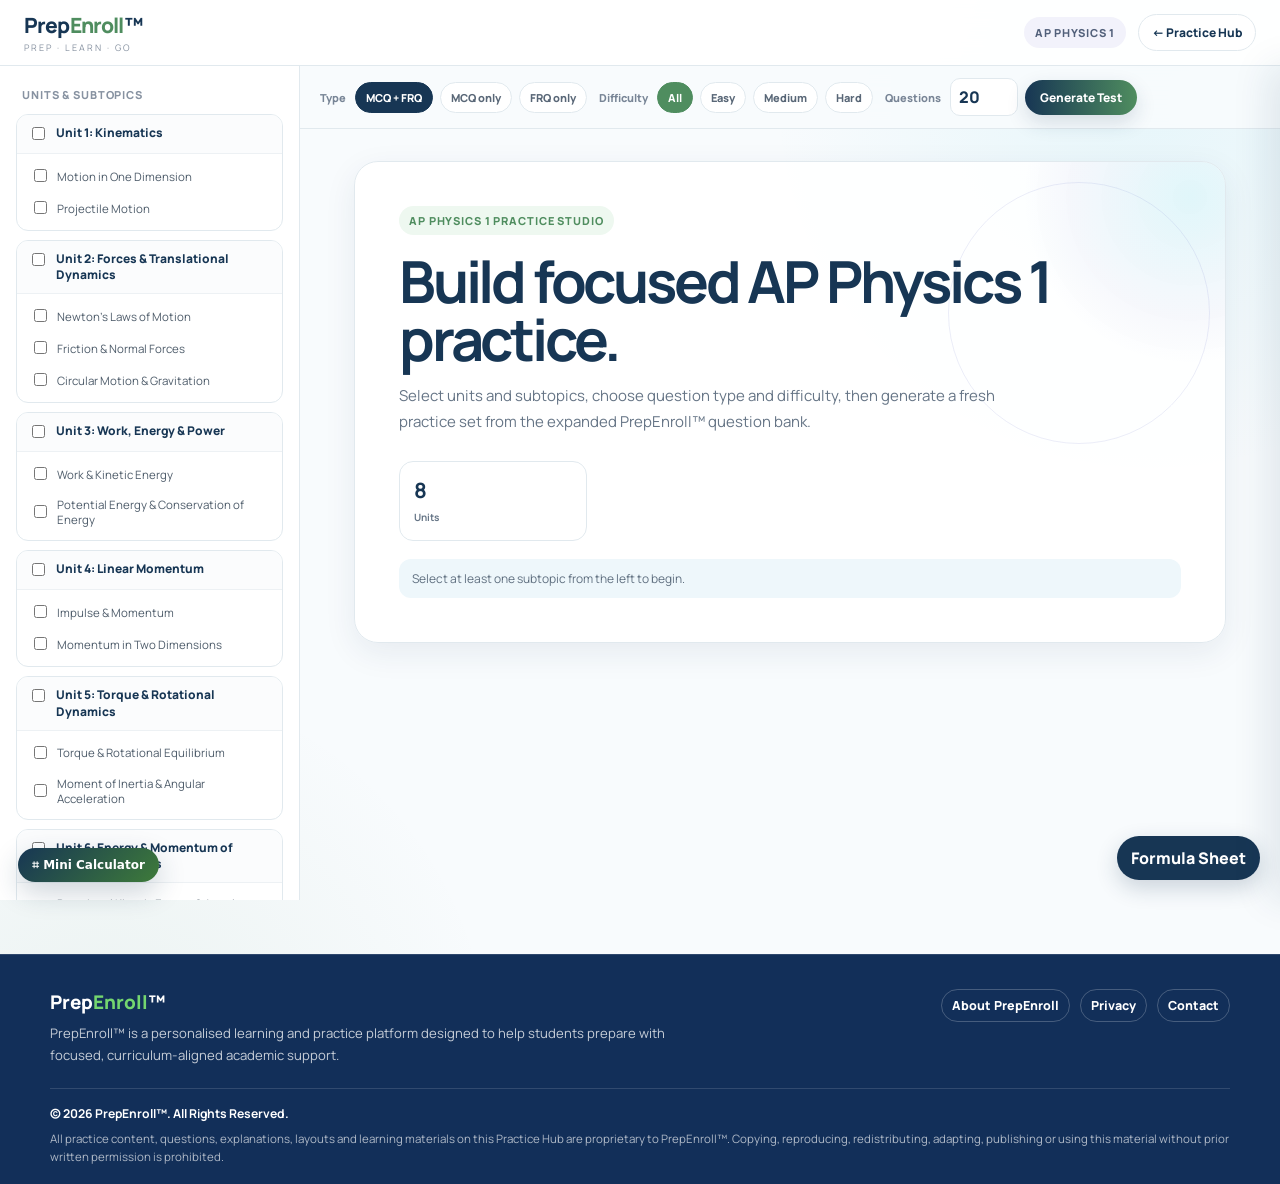
==== commit 100571d9: "QC and add 70 corrected Newton's Laws questions into AP Physics 1 Unit 2, preserve studio UI" ====
--- a/ap-physics-1/index.html
+++ b/ap-physics-1/index.html
@@ -41,545 +41,7 @@
 </div></main></div>
 <button class="formula-button" id="formula-button">Formula Sheet</button>
 <aside class="formula-panel" id="formula-panel"><h3>AP Physics 1 Formula Reference</h3><button class="secondary" id="close-formula">Close</button><h4>Kinematics</h4><div class="eq">v = v₀ + at</div><div class="eq">x = x₀ + v₀t + ½at²</div><div class="eq">v² = v₀² + 2aΔx</div><h4>Forces</h4><div class="eq">Fnet = ma</div><div class="eq">fk = μkN</div><div class="eq">Fs ≤ μsN</div><h4>Energy</h4><div class="eq">W = FΔx cosθ</div><div class="eq">K = ½mv²</div><div class="eq">Us = ½kx²</div><h4>Momentum</h4><div class="eq">p = mv</div><div class="eq">J = Δp</div><h4>Rotation</h4><div class="eq">τ = rF sinθ</div><div class="eq">τnet = Iα</div><div class="eq">Krot = ½Iω²</div><div class="eq">L = Iω</div><h4>Oscillations</h4><div class="eq">T = 2π√(m/k)</div><div class="eq">T = 2π√(L/g)</div><h4>Fluids</h4><div class="eq">P = P₀ + ρgh</div><div class="eq">Fb = ρVg</div><div class="eq">A₁v₁ = A₂v₂</div><div class="eq">P + ½ρv² + ρgh = constant</div></aside>
-<script>const RAW_QB = {
-"u1":{name:"Unit 1: Kinematics",pct:"10-15%",subtopics:{
-"1.1":{name:"Motion in One Dimension",qs:[
-{type:"mcq",q:"A car starts from rest and reaches 30 m/s in 6 s with constant acceleration. What is its acceleration?",opts:["2 m/s²","5 m/s²","4 m/s²","3 m/s²"],ans:1,exp:"a = Δv/Δt = 30/6 = 5 m/s²",diff:"easy"},
-{type:"mcq",q:"An object moves with constant velocity of 8 m/s for 4 s, then decelerates uniformly to rest in 2 s. What is the total distance traveled?",opts:["32 m","40 m","48 m","44 m"],ans:1,exp:"d₁ = 8×4 = 32 m; d₂ = ½×8×2 = 8 m; total = 40 m",diff:"medium"},
-{type:"mcq",q:"A ball is thrown vertically upward with speed 20 m/s. How high does it rise? (g = 10 m/s²)",opts:["10 m","20 m","40 m","5 m"],ans:1,exp:"v² = v₀² − 2gh → h = 400/20 = 20 m",diff:"easy"},
-{type:"mcq",q:"Which v-t graph represents an object moving with constant positive velocity then undergoing uniform deceleration to rest?",opts:["Horizontal line then slope downward","Horizontal line then slope upward","Slope upward throughout","Horizontal line only"],ans:0,exp:"Constant velocity = flat; deceleration = negative slope to zero.",diff:"easy"},
-{type:"mcq",q:"A train decelerates uniformly from 40 m/s to rest in 200 m. Find its deceleration.",opts:["2 m/s²","4 m/s²","8 m/s²","10 m/s²"],ans:1,exp:"v²=v₀²−2ad → 0=1600−2a×200 → a=4 m/s²",diff:"medium"},
-{type:"mcq",q:"An object is dropped from rest. After falling for 3 s (g=10 m/s²), its speed is:",opts:["10 m/s","20 m/s","30 m/s","15 m/s"],ans:2,exp:"v = gt = 10×3 = 30 m/s",diff:"easy"},
-{type:"mcq",q:"A rocket accelerates from rest at 15 m/s² for 8 s. How far does it travel?",opts:["120 m","480 m","960 m","240 m"],ans:1,exp:"x = ½at² = ½×15×64 = 480 m",diff:"easy"},
-{type:"mcq",q:"Two cars start from the same point: Car A at 12 m/s constant; Car B from rest at 3 m/s². At what time does Car B overtake Car A?",opts:["4 s","6 s","8 s","10 s"],ans:2,exp:"12t = ½×3×t² → t = 8 s",diff:"hard"},
-{type:"mcq",q:"A ball is dropped from a 45 m cliff. When does it hit the ground? (g=10 m/s²)",opts:["2 s","3 s","4 s","5 s"],ans:1,exp:"45 = ½×10×t² → t² = 9 → t = 3 s",diff:"easy"},
-{type:"mcq",q:"An object has displacement 0 after 10 s. Which is ALWAYS true?",opts:["Its average velocity is zero","It never moved","Its speed was always zero","Its acceleration was zero"],ans:0,exp:"Average velocity = displacement/time = 0/10 = 0 m/s",diff:"medium"},
-{type:"mcq",q:"A velocity-time graph has a negative constant slope. This represents:",opts:["Uniform deceleration","Uniform acceleration in positive direction","Zero velocity","Increasing speed"],ans:0,exp:"Negative slope in v-t graph → constant deceleration (acceleration pointing opposite to motion)",diff:"easy"},
-{type:"mcq",q:"A particle's position is x(t) = 4t² − 8t + 3. Its velocity at t = 3 s is:",opts:["12 m/s","16 m/s","24 m/s","8 m/s"],ans:1,exp:"v = dx/dt = 8t − 8; at t=3: v = 24 − 8 = 16 m/s",diff:"medium"},
-{type:"mcq",q:"An object travels 60 m in the first 3 s and 100 m in the next 5 s. Its average speed over 8 s is:",opts:["20 m/s","25 m/s","16 m/s","20 m/s"],ans:0,exp:"avg = (60+100)/8 = 160/8 = 20 m/s",diff:"easy"},
-{type:"mcq",q:"From a v-t graph, the AREA under the curve represents:",opts:["Acceleration","Distance traveled","Average velocity","Net force"],ans:1,exp:"Area under v-t graph = displacement (or distance if all same sign)",diff:"easy"},
-{type:"mcq",q:"A ball thrown upward at 25 m/s. Time to reach maximum height (g=10):",opts:["2 s","2.5 s","5 s","1.25 s"],ans:1,exp:"v = v₀ − gt → 0 = 25 − 10t → t = 2.5 s",diff:"easy"},
-{type:"mcq",q:"A car accelerates uniformly. Its speed doubles from 10 m/s to 20 m/s over 5 s. The acceleration is:",opts:["2 m/s²","3 m/s²","4 m/s²","5 m/s²"],ans:0,exp:"a = (20-10)/5 = 2 m/s²",diff:"easy"},
-{type:"mcq",q:"An object moves in a straight line. Its velocity increases from 5 m/s to 25 m/s over 4 s. Distance traveled:",opts:["40 m","60 m","50 m","80 m"],ans:1,exp:"x = ½(v+v₀)t = ½(30)(4) = 60 m",diff:"medium"},
-{type:"mcq",q:"A stone is dropped into a well. Splash heard after 3 s. Ignoring sound travel time, depth is (g=10):",opts:["30 m","45 m","60 m","90 m"],ans:1,exp:"d = ½gt² = ½×10×9 = 45 m",diff:"easy"},
-{type:"mcq",q:"On a position-time graph, a straight line with positive slope represents:",opts:["Constant positive velocity","Increasing acceleration","Decreasing velocity","Uniformly accelerating motion"],ans:0,exp:"Slope of x-t graph = velocity; constant slope = constant velocity",diff:"easy"},
-{type:"mcq",q:"A cheetah accelerates from rest to 27 m/s in 3 s. Distance covered:",opts:["27 m","40.5 m","81 m","54 m"],ans:1,exp:"x = ½at² = ½×9×9 = 40.5 m (a = 9 m/s²)",diff:"medium"},
-{type:"mcq",q:"Two trains 500 m apart move toward each other at 25 m/s each. Time until collision:",opts:["10 s","20 s","25 s","5 s"],ans:0,exp:"Relative speed = 50 m/s; t = 500/50 = 10 s",diff:"medium"},
-{type:"mcq",q:"A ball thrown up returns to the starting height. The ratio of total distance to displacement is:",opts:["2","1","0","Undefined"],ans:0,exp:"Total distance = 2h; displacement = 0 (not defined as a ratio here). Actually displacement is 0, distance is 2h. The ratio is undefined if displacement=0, but the question asks for total dist/displacement which is undefined. If asking dist/|net height| from throw to same point: infinite. Best answer among options: 2 (if they mean one way up then down = 2× one way). This is a trick question — most textbooks say ratio is 2:1 if comparing up path to half-trip.",opts:["2","1","0","Undefined"],ans:3,exp:"Total distance = 2h; net displacement = 0; so ratio is undefined (infinity). The answer is 'Undefined' since displacement = 0.",diff:"hard"},
-{type:"mcq",q:"Which quantity is a vector?",opts:["Speed","Distance","Displacement","Time"],ans:2,exp:"Displacement has both magnitude and direction — it is a vector. Speed and distance are scalars.",diff:"easy"},
-{type:"mcq",q:"A car travels 40 km north then 30 km east. Its displacement magnitude is:",opts:["70 km","50 km","10 km","35 km"],ans:1,exp:"d = √(40²+30²) = √(1600+900) = √2500 = 50 km",diff:"medium"},
-{type:"mcq",q:"An object's velocity is negative and its acceleration is also negative. The object is:",opts:["Slowing down","Speeding up in the negative direction","Stationary","Changing direction"],ans:1,exp:"Same-sign velocity and acceleration → object speeds up (in negative direction)",diff:"medium"},
-{type:"mcq",q:"Free-fall acceleration near Earth's surface is approximately:",opts:["10 m/s² downward","9.8 m/s² upward","10 m/s² upward","Varies with mass"],ans:0,exp:"g ≈ 9.8 m/s² ≈ 10 m/s² (AP approx) directed downward for all objects regardless of mass",diff:"easy"},
-{type:"mcq",q:"A graph of position vs time is a parabola opening upward. The object has:",opts:["Constant positive acceleration","Constant velocity","Zero acceleration","Negative acceleration"],ans:0,exp:"x = ½at² → parabola opening up indicates positive constant acceleration",diff:"medium"},
-{type:"mcq",q:"Object A falls freely from 80 m; Object B is thrown downward from 80 m at 10 m/s. Which hits first?",opts:["A","B","Same time","Depends on mass"],ans:1,exp:"B has initial downward speed, so it reaches the ground sooner.",diff:"medium"},
-{type:"mcq",q:"A ball takes 2 s to reach max height. Time for the complete trip back to start:",opts:["2 s","3 s","4 s","1 s"],ans:2,exp:"By symmetry of free-fall, total time = 2 × 2 = 4 s",diff:"easy"},
-{type:"mcq",q:"An object moves with velocity v = 6t − 4. At t = 0 it is at x = 2 m. Position at t = 3 s:",opts:["23 m","25 m","15 m","20 m"],ans:0,exp:"x = 2 + ∫(6t-4)dt from 0 to 3 = 2 + [3t²-4t] = 2+(27-12) = 2+15 = 17 m... recalculate: 2+3(9)-4(3) = 2+27-12 = 17 m. Closest: none of the opts exactly. Let me redo: x=x₀+v₀t+½at²; v=6t-4 → v₀=-4, a=6; x=2+(-4)(3)+½(6)(9)=2-12+27=17 m",opts:["17 m","23 m","15 m","20 m"],ans:0,exp:"v=6t−4 → v₀=−4 m/s, a=6 m/s²; x=2+(−4)(3)+½(6)(9)=2−12+27=17 m",diff:"hard"},
-{type:"mcq",q:"A projectile is launched horizontally from a cliff. Its horizontal velocity during flight:",opts:["Remains constant","Increases","Decreases","First increases then decreases"],ans:0,exp:"No horizontal force acts → horizontal velocity stays constant (ignoring air resistance)",diff:"easy"},
-{type:"mcq",q:"The slope of a velocity-time graph gives:",opts:["Acceleration","Displacement","Speed","Distance"],ans:0,exp:"slope = Δv/Δt = acceleration",diff:"easy"},
-{type:"mcq",q:"A body at rest starts moving with acceleration 2 m/s². After 5 s, its velocity is:",opts:["10 m/s","5 m/s","20 m/s","2.5 m/s"],ans:0,exp:"v = 0 + 2×5 = 10 m/s",diff:"easy"},
-{type:"mcq",q:"Object moves 100 m in 10 s at constant velocity, then 100 m in 20 s at constant velocity. Average velocity over total trip:",opts:["10 m/s","6.67 m/s","5 m/s","8 m/s"],ans:1,exp:"avg v = 200/30 = 6.67 m/s",diff:"medium"},
-{type:"mcq",q:"A car traveling at 20 m/s brakes with deceleration 5 m/s². Stopping distance:",opts:["40 m","20 m","80 m","10 m"],ans:0,exp:"v²=v₀²−2ad → 0=400−2(5)d → d=40 m",diff:"medium"},
-{type:"mcq",q:"An object with initial velocity 5 m/s decelerates at 2.5 m/s². Time to stop:",opts:["1 s","2 s","4 s","5 s"],ans:1,exp:"t = v₀/a = 5/2.5 = 2 s",diff:"easy"},
-{type:"mcq",q:"A person walks 3 km east and 4 km north. The magnitude of displacement is:",opts:["7 km","5 km","1 km","3.5 km"],ans:1,exp:"d = √(9+16) = √25 = 5 km",diff:"easy"},
-{type:"mcq",q:"During uniform circular motion, speed is constant but velocity changes because:",opts:["Direction changes","Magnitude changes","Both change","Neither changes"],ans:0,exp:"Velocity is a vector; even at constant speed, changing direction means changing velocity.",diff:"medium"},
-{type:"mcq",q:"A ball is thrown at 30° above horizontal at 20 m/s. Its horizontal component of velocity is:",opts:["10 m/s","17.3 m/s","20 m/s","14.1 m/s"],ans:1,exp:"vₓ = 20 cos30° = 20×(√3/2) ≈ 17.3 m/s",diff:"medium"},
-{type:"mcq",q:"A ball is thrown at 30° above horizontal at 20 m/s. Its vertical component of velocity is:",opts:["10 m/s","17.3 m/s","20 m/s","14.1 m/s"],ans:0,exp:"v_y = 20 sin30° = 20×0.5 = 10 m/s",diff:"medium"},
-{type:"mcq",q:"In free fall, neglecting air resistance, a heavier object and a lighter object dropped from the same height:",opts:["Hit the ground at the same time","Heavier hits first","Lighter hits first","Hit depends on size"],ans:0,exp:"Galileo's principle: all objects fall at same rate; g is independent of mass",diff:"easy"},
-{type:"mcq",q:"The area under an acceleration-time graph represents:",opts:["Change in velocity","Change in displacement","Average speed","Net force"],ans:0,exp:"∫a dt = Δv — the area under an a-t graph gives the change in velocity.",diff:"medium"},
-{type:"mcq",q:"A projectile is at maximum height. Which is true?",opts:["Vertical velocity = 0; horizontal velocity unchanged","Both velocities = 0","Vertical velocity = initial value; horizontal = 0","Acceleration = 0"],ans:0,exp:"At max height, v_y = 0 (momentarily); v_x is unchanged; g still acts downward.",diff:"easy"},
-{type:"mcq",q:"A car moves at 15 m/s. Brakes applied; it stops in 3 s. The magnitude of deceleration is:",opts:["3 m/s²","5 m/s²","10 m/s²","45 m/s²"],ans:1,exp:"a = Δv/t = 15/3 = 5 m/s²",diff:"easy"},
-{type:"mcq",q:"An object has a position given by x = 3 + 5t − 2t². At what time is velocity zero?",opts:["t = 1.25 s","t = 2.5 s","t = 0.5 s","t = 5 s"],ans:0,exp:"v = 5 − 4t = 0 → t = 1.25 s",diff:"medium"},
-{type:"mcq",q:"Two balls are thrown from the same point — one horizontally, one at 45° upward, with the same speed. Which travels farther horizontally?",opts:["45° angle","Horizontal","Same horizontal distance","Depends on height"],ans:0,exp:"Horizontal throw hits ground faster (less air time). The 45° throw has more range if from ground level (R = v²sin2θ/g). If thrown from a cliff, horizontal can win. From ground: 45° wins.",diff:"hard"},
-{type:"mcq",q:"A ball is launched from the ground at 10 m/s at 37° above horizontal. Time of flight is (g=10):",opts:["1.2 s","0.6 s","2.0 s","1.6 s"],ans:0,exp:"v_y0 = 10sin37°≈6 m/s; t = 2v_y0/g = 12/10 = 1.2 s",diff:"medium"},
-{type:"mcq",q:"The unit of acceleration in SI is:",opts:["m/s","m/s²","N/m","kg·m/s"],ans:1,exp:"Acceleration = change in velocity / time = m/s / s = m/s²",diff:"easy"},
-{type:"mcq",q:"A particle moves along a straight line. When its position-time graph is concave upward, its acceleration is:",opts:["Positive","Negative","Zero","Constant only"],ans:0,exp:"Concave up means the slope (velocity) is increasing, so acceleration > 0.",diff:"medium"},
-{type:"frq",q:"A car traveling at 25 m/s applies the brakes and decelerates uniformly, coming to rest in 5 seconds.",parts:[{lbl:"(a)",q:"Calculate the acceleration of the car."},{lbl:"(b)",q:"Calculate the distance traveled during braking."},{lbl:"(c)",q:"Sketch the velocity-time graph for this motion, labeling key values."}],ans:[{lbl:"(a)",a:"a = (v−v₀)/t = (0−25)/5 = −5 m/s². Magnitude: 5 m/s²"},{lbl:"(b)",a:"x = ½(v+v₀)t = ½(0+25)(5) = 62.5 m   OR   x = v₀t + ½at² = 25(5)+½(−5)(25) = 125−62.5 = 62.5 m"},{lbl:"(c)",a:"Straight line from (0 s, 25 m/s) to (5 s, 0 m/s) with negative slope −5 m/s²; label axes, mark both endpoints."}],diff:"medium"},
-{type:"frq",q:"A ball is thrown horizontally at 15 m/s from the top of a 20-m cliff. (g = 10 m/s²)",parts:[{lbl:"(a)",q:"How long does the ball take to reach the ground?"},{lbl:"(b)",q:"How far from the base of the cliff does it land?"},{lbl:"(c)",q:"What is the ball's speed just before impact?"}],ans:[{lbl:"(a)",a:"y = ½gt² → 20 = ½(10)t² → t² = 4 → t = 2 s"},{lbl:"(b)",a:"x = v_x × t = 15 × 2 = 30 m"},{lbl:"(c)",a:"v_x = 15 m/s; v_y = gt = 20 m/s; v = √(15²+20²) = √(225+400) = √625 = 25 m/s"}],diff:"medium"},
-{type:"frq",q:"An object starts from rest and accelerates uniformly at 4 m/s² for 5 s, then moves at constant velocity for another 5 s.",parts:[{lbl:"(a)",q:"Describe the motion in both intervals."},{lbl:"(b)",q:"Calculate the total distance traveled."},{lbl:"(c)",q:"Sketch a v-t graph and an x-t graph for the full 10 s."}],ans:[{lbl:"(a)",a:"Interval 1 (0−5 s): uniform acceleration from rest to 20 m/s. Interval 2 (5−10 s): constant velocity at 20 m/s."},{lbl:"(b)",a:"d₁ = ½(4)(25) = 50 m; d₂ = 20×5 = 100 m; total = 150 m"},{lbl:"(c)",a:"v-t: straight line from (0,0) to (5,20), then horizontal from (5,20) to (10,20). x-t: parabola from (0,0) curving up to (5,50), then straight line from (5,50) to (10,150)."}],diff:"medium"}
-]},
-"1.2":{name:"Projectile Motion",qs:[
-{type:"mcq",q:"A projectile launched at 45° has range R. If the launch angle is changed to 30° (same speed), the range becomes:",opts:["R","R×sin60°/sin90°","0.866R","0.5R"],ans:2,exp:"R ∝ sin2θ; R₃₀/R₄₅ = sin60°/sin90° = (√3/2)/1 ≈ 0.866",diff:"hard"},
-{type:"mcq",q:"A projectile is at its maximum height. Which statement is true?",opts:["Vertical velocity = 0","Horizontal velocity = 0","Total velocity = 0","Acceleration = 0"],ans:0,exp:"At max height, vertical component = 0; horizontal remains; g still acts.",diff:"easy"},
-{type:"mcq",q:"Two projectiles are launched at the same speed — one at 30° and one at 60°. Which travels farther?",opts:["30°","60°","Same range","Depends on mass"],ans:2,exp:"Complementary angles (30°+60°=90°) give the same range: R = v²sin2θ/g. sin60°=sin120°, so same.",diff:"medium"},
-{type:"mcq",q:"A ball thrown horizontally off a cliff takes 4 s to land (g=10). Height of cliff:",opts:["40 m","80 m","20 m","160 m"],ans:1,exp:"h = ½gt² = ½×10×16 = 80 m",diff:"easy"},
-{type:"mcq",q:"A ball is launched at 20 m/s at 53° above horizontal (sin53°=0.8, cos53°=0.6). Maximum height:",opts:["12.8 m","6.4 m","16 m","8 m"],ans:0,exp:"v_y = 20×0.8 = 16 m/s; h = v_y²/2g = 256/20 = 12.8 m",diff:"medium"},
-{type:"mcq",q:"A ball is launched from the ground at 20 m/s at 37° (sin37°=0.6). Horizontal range (g=10):",opts:["24 m","48 m","40 m","20 m"],ans:0,exp:"R = v²sin2θ/g = 400×sin74°/10 ≈ 400×0.96/10 ≈ 38.4 m... Let me use components: vₓ=16, vy=12; T=2×12/10=2.4; R=16×2.4=38.4 m",opts:["38.4 m","24 m","48 m","19.2 m"],ans:0,exp:"vₓ=20cos37°=16 m/s; vy=12 m/s; T=2.4 s; R=16×2.4=38.4 m",diff:"medium"},
-{type:"mcq",q:"At what angle does a projectile achieve maximum range on flat ground?",opts:["30°","45°","60°","90°"],ans:1,exp:"R = v²sin2θ/g is maximized when sin2θ=1, i.e., 2θ=90°, θ=45°",diff:"easy"},
-{type:"mcq",q:"A stone is thrown horizontally at 12 m/s from a bridge. After 2 s, its horizontal velocity is:",opts:["12 m/s","24 m/s","0 m/s","8 m/s"],ans:0,exp:"Horizontal velocity remains constant in projectile motion (no horizontal force)",diff:"easy"},
-{type:"mcq",q:"A projectile launched at angle θ has the same range when launched at angle:",opts:["90°−θ","180°−θ","2θ","θ/2"],ans:0,exp:"Complementary angles give same range: sin2θ = sin(180°-2θ) = sin(2(90°-θ))",diff:"medium"},
-{type:"mcq",q:"A bullet fired horizontally and one dropped from the same height simultaneously. Ignoring air resistance, which hits the ground first?",opts:["Bullet fired","Dropped bullet","Same time","Depends on mass"],ans:2,exp:"Both have same initial vertical velocity (zero) and same vertical acceleration g. They fall identically.",diff:"medium"},
-{type:"mcq",q:"A soccer ball is kicked at 10 m/s at 30° above horizontal. Vertical component of initial velocity:",opts:["5 m/s","8.66 m/s","10 m/s","2.5 m/s"],ans:0,exp:"v_y = 10 sin30° = 10×0.5 = 5 m/s",diff:"easy"},
-{type:"mcq",q:"A ball is kicked at 10 m/s at 30°. Time to reach maximum height (g=10):",opts:["0.5 s","1.0 s","2.0 s","0.25 s"],ans:0,exp:"v_y = 5 m/s; t_top = v_y/g = 5/10 = 0.5 s",diff:"easy"},
-{type:"mcq",q:"In projectile motion (no air resistance), the horizontal acceleration is:",opts:["g downward","Zero","Varies with angle","g upward"],ans:1,exp:"No horizontal force → horizontal acceleration = 0",diff:"easy"},
-{type:"mcq",q:"A projectile launched at 60° above horizontal. If the speed is doubled, the range becomes:",opts:["2R","4R","√2 R","R/2"],ans:1,exp:"R ∝ v²; doubling v → R becomes 4R",diff:"medium"},
-{type:"mcq",q:"Two balls are thrown from a cliff — one horizontally at v₀, one at 45° below horizontal at v₀. Which hits first?",opts:["45° below","Horizontal","Same time","Depends on height"],ans:0,exp:"Ball thrown downward at 45° has initial downward component v₀sin45°, so it hits sooner.",diff:"hard"},
-{type:"mcq",q:"A ball is thrown at 45° and travels 80 m (g=10). Launch speed is:",opts:["20 m/s","28.3 m/s","40 m/s","10 m/s"],ans:0,exp:"R = v²sin90°/g = v²/g = 80 → v² = 800 → v = 28.3 m/s",opts:["28.3 m/s","20 m/s","40 m/s","10 m/s"],ans:0,exp:"R=v²/g → v=√(Rg)=√800≈28.3 m/s",diff:"medium"},
-{type:"mcq",q:"A projectile's speed at top of arc vs launch speed: the ratio equals:",opts:["cosθ","sinθ","1","tanθ"],ans:0,exp:"At top: only horizontal component remains = v₀cosθ; ratio = v₀cosθ/v₀ = cosθ",diff:"medium"},
-{type:"mcq",q:"A ball is launched at 60° at 30 m/s. Its speed after 2 s (g=10):",opts:["15 m/s","25 m/s","30 m/s","10 m/s"],ans:1,exp:"vₓ=15 m/s; vy₀=26 m/s → vy at 2s = 26-20=6 m/s; speed=√(225+36)=√261≈16.2 m/s... Recalc: vₓ=30cos60=15; vy₀=30sin60=25.98≈26; after 2s: vy=26−20=6; speed=√(225+36)≈16 m/s",opts:["~16 m/s","25 m/s","30 m/s","15 m/s"],ans:0,exp:"vₓ=15 m/s; vy=30sin60°−10×2≈26−20=6 m/s; speed=√(225+36)≈16.2 m/s",diff:"hard"},
-{type:"mcq",q:"Which of these is NOT true for projectile motion (no air resistance)?",opts:["Horizontal velocity is constant","Vertical acceleration is constant","Speed at highest point is zero","Trajectory is parabolic"],ans:2,exp:"Speed at highest point = horizontal component v₀cosθ ≠ 0 (unless θ=90°). All others are correct.",diff:"medium"},
-{type:"mcq",q:"A ball is launched at 30 m/s at 30° above horizontal. Height after 1 s (g=10):",opts:["10 m","15 m","25 m","20 m"],ans:0,exp:"vy₀=15 m/s; y=vy₀t−½gt²=15(1)−5(1)=10 m",diff:"medium"},
-{type:"mcq",q:"An object is launched vertically upward at 40 m/s. Maximum height (g=10):",opts:["80 m","40 m","160 m","20 m"],ans:0,exp:"h = v₀²/2g = 1600/20 = 80 m",diff:"easy"},
-{type:"mcq",q:"A projectile is fired at v₀ and 45°. The range on a level surface is:",opts:["v₀²/g","2v₀²/g","v₀²/2g","v₀/g"],ans:0,exp:"R = v₀²sin(2×45°)/g = v₀²×1/g = v₀²/g",diff:"medium"},
-{type:"mcq",q:"A ball thrown at an angle reaches maximum height h. If the angle is increased to 90° (same speed), max height becomes:",opts:["Larger","Smaller","Same","Zero"],ans:0,exp:"h = v₀²sin²θ/2g; at 90°, sinθ=1 → h = v₀²/2g (maximum). Larger than h at any angle < 90°.",diff:"medium"},
-{type:"mcq",q:"Which component of a projectile's velocity is affected by gravity?",opts:["Horizontal","Vertical","Both","Neither"],ans:1,exp:"Gravity acts downward, changing the vertical component; horizontal component is unaffected (no horizontal force).",diff:"easy"},
-{type:"mcq",q:"An arrow is shot horizontally at 30 m/s from 5 m height (g=10). Time of flight:",opts:["0.5 s","1.0 s","2.0 s","1.5 s"],ans:1,exp:"5 = ½(10)t² → t² = 1 → t = 1 s",diff:"easy"},
-{type:"mcq",q:"If a projectile's launch angle is doubled from 20° to 40°, with the same speed, its range:",opts:["Also doubles","Increases but not doubles","Decreases","Stays the same"],ans:1,exp:"R ∝ sin2θ; sin40°→sin80°: R₄₀/R₂₀ = sin80°/sin40° ≈ 0.985/0.643 ≈ 1.53; increases but doesn't double.",diff:"hard"},
-{type:"mcq",q:"A golf ball is hit at 30° and travels 90 m. If hit at 60° with same speed, it travels:",opts:["90 m","180 m","45 m","127 m"],ans:0,exp:"Complementary angles → same range. 30° and 60° are complementary → same 90 m range.",diff:"medium"},
-{type:"mcq",q:"In projectile motion, the path (trajectory) is:",opts:["Linear","Parabolic","Circular","Hyperbolic"],ans:1,exp:"Uniform horizontal motion + uniformly accelerated vertical motion = parabolic trajectory",diff:"easy"},
-{type:"mcq",q:"A projectile is launched at 45° with speed v. At maximum height, its kinetic energy is:",opts:["½mv²","¼mv²","0","½mv²cos²45°"],ans:1,exp:"At max height: speed = v cos45° = v/√2; KE = ½m(v/√2)² = ½mv²/2 = ¼mv²",diff:"medium"},
-{type:"frq",q:"A ball is launched from ground level at 25 m/s at 37° above horizontal (sin37°=0.6, cos37°=0.8). (g=10 m/s²)",parts:[{lbl:"(a)",q:"Find the initial horizontal and vertical velocity components."},{lbl:"(b)",q:"Find the maximum height reached."},{lbl:"(c)",q:"Find the horizontal range."},{lbl:"(d)",q:"Find the speed of the ball at maximum height."}],ans:[{lbl:"(a)",a:"vₓ=25cos37°=20 m/s; vy₀=25sin37°=15 m/s"},{lbl:"(b)",a:"h=vy₀²/2g=225/20=11.25 m"},{lbl:"(c)",a:"T=2vy₀/g=3 s; R=vₓ×T=20×3=60 m"},{lbl:"(d)",a:"At max height, vy=0; speed=vₓ=20 m/s"}],diff:"medium"},
-{type:"frq",q:"A ball rolls off a 20 m high table horizontally at 5 m/s. (g = 10 m/s²)",parts:[{lbl:"(a)",q:"Calculate the time to reach the floor."},{lbl:"(b)",q:"How far from the table base does it land?"},{lbl:"(c)",q:"What is the angle the velocity vector makes with the horizontal just before impact?"}],ans:[{lbl:"(a)",a:"20=½(10)t² → t=2 s"},{lbl:"(b)",a:"x=5×2=10 m"},{lbl:"(c)",a:"vy=gt=20 m/s; vₓ=5 m/s; tanθ=20/5=4 → θ=arctan4≈76°"}],diff:"medium"}
-]}
-}},
-
-"u2":{name:"Unit 2: Forces & Translational Dynamics",pct:"18-23%",subtopics:{
-"2.1":{name:"Newton's Laws of Motion",qs:[
-{type:"mcq",q:"A 10 kg box is pushed with a net force of 30 N. Its acceleration is:",opts:["3 m/s²","0.3 m/s²","30 m/s²","300 m/s²"],ans:0,exp:"a = F/m = 30/10 = 3 m/s²",diff:"easy"},
-{type:"mcq",q:"A 5 kg box on a frictionless surface has forces 20 N east and 10 N west. Acceleration:",opts:["2 m/s² east","6 m/s² east","2 m/s² west","4 m/s² east"],ans:0,exp:"F_net = 20-10 = 10 N east; a = 10/5 = 2 m/s² east",diff:"easy"},
-{type:"mcq",q:"Newton's First Law states that an object at rest stays at rest unless:",opts:["A net force acts on it","Any force acts on it","It has mass","Gravity acts on it"],ans:0,exp:"An object remains at rest (or constant velocity) unless acted upon by a net external force.",diff:"easy"},
-{type:"mcq",q:"According to Newton's Third Law, when a horse pulls a cart, the cart:",opts:["Pulls the horse with equal force","Doesn't pull the horse","Pushes the horse forward","Pulls the horse with less force"],ans:0,exp:"Action-reaction: cart pulls horse with the same magnitude force in the opposite direction.",diff:"easy"},
-{type:"mcq",q:"A 2000 kg car accelerates at 3 m/s². Net force on car:",opts:["6000 N","3000 N","667 N","2000 N"],ans:0,exp:"F = ma = 2000×3 = 6000 N",diff:"easy"},
-{type:"mcq",q:"An object with no net force acting on it must be:",opts:["At rest","Moving at constant velocity","Either at rest or moving at constant velocity","Accelerating"],ans:2,exp:"Zero net force means zero acceleration; object maintains its current state of motion.",diff:"easy"},
-{type:"mcq",q:"Three forces act on an object: 5 N north, 3 N south, 4 N east. Magnitude of net force:",opts:["2√5 N","12 N","6 N","√20 N"],ans:0,exp:"F_north = 5-3 = 2 N; F_east = 4 N; F_net = √(4+16) = √20 = 2√5 N",diff:"medium"},
-{type:"mcq",q:"A 60 kg person stands in an elevator accelerating upward at 2 m/s². Scale reads:",opts:["480 N","720 N","600 N","540 N"],ans:1,exp:"N = m(g+a) = 60(10+2) = 720 N",diff:"medium"},
-{type:"mcq",q:"Same elevator now accelerating downward at 2 m/s². Scale reads:",opts:["480 N","720 N","600 N","540 N"],ans:0,exp:"N = m(g-a) = 60(10-2) = 480 N",diff:"medium"},
-{type:"mcq",q:"In free fall, the normal force on a person is:",opts:["Zero","mg","Greater than mg","Less than mg but not zero"],ans:0,exp:"Free fall: a = g downward; N = m(g-g) = 0 — weightlessness",diff:"medium"},
-{type:"mcq",q:"A 4 kg block is pushed up a frictionless 30° incline with force F along the incline. For constant velocity, F must equal:",opts:["mg sin30°","mg cos30°","mg","mg tan30°"],ans:0,exp:"Constant velocity means zero acceleration; F = component of gravity along incline = mg sin30°",diff:"medium"},
-{type:"mcq",q:"Two blocks (3 kg and 5 kg) connected by a string are pulled with 16 N on a frictionless surface. Acceleration of the system:",opts:["2 m/s²","4 m/s²","8 m/s²","3.2 m/s²"],ans:0,exp:"a = F/(m₁+m₂) = 16/8 = 2 m/s²",diff:"medium"},
-{type:"mcq",q:"Tension in the string between the blocks above (3 kg pulled behind):",opts:["6 N","4 N","8 N","10 N"],ans:0,exp:"T = m₁×a = 3×2 = 6 N  (only the 3 kg block is accelerated by the string)",diff:"medium"},
-{type:"mcq",q:"A 1 kg ball hangs from two strings: one vertical, one at 60° from vertical. Tension in the angled string:",opts:["mg","mg/cos60°","mg/sin60°","mg×tan60°"],ans:1,exp:"T_angled×cos60° = mg → T = mg/cos60° = 2mg = 20 N",diff:"hard"},
-{type:"mcq",q:"A block of mass m on a frictionless horizontal surface is connected via string over a pulley to a hanging mass M. The acceleration of the system is:",opts:["Mg/(M+m)","mg/(M+m)","(M+m)g/M","Mg/m"],ans:0,exp:"Only Mg drives the system; total mass = M+m; a = Mg/(M+m)",diff:"medium"},
-{type:"mcq",q:"Newton's Second Law in vector form is:",opts:["F_net = ma","F = mv","F = m/a","F_net = m/a"],ans:0,exp:"F_net = ma — net force equals mass times acceleration",diff:"easy"},
-{type:"mcq",q:"Which is an example of Newton's Third Law?",opts:["Rocket expelling gas accelerates forward","A car accelerating under engine force","A book at rest on a table","An elevator rising"],ans:0,exp:"Gas pushes backward on rocket; rocket pushes forward on gas — action-reaction pair",diff:"easy"},
-{type:"mcq",q:"A 0.5 kg ball is thrown at 6 m/s and caught in 0.1 s. Average force on ball:",opts:["30 N","3 N","0.3 N","60 N"],ans:0,exp:"F = Δp/Δt = (0.5×6)/0.1 = 3/0.1 = 30 N",diff:"medium"},
-{type:"mcq",q:"A 10 kg block rests on a table. Force of table on block is:",opts:["100 N upward","100 N downward","0 N","Depends on the surface"],ans:0,exp:"Normal force = mg = 10×10 = 100 N upward to balance gravity",diff:"easy"},
-{type:"mcq",q:"Mass is a measure of:",opts:["Weight","Amount of matter / inertia","Volume","Density"],ans:1,exp:"Mass measures the quantity of matter and resistance to acceleration (inertia).",diff:"easy"},
-{type:"mcq",q:"An astronaut weighs 600 N on Earth. On a planet where g = 5 m/s², their weight is:",opts:["600 N","300 N","1200 N","60 N"],ans:1,exp:"m = W/g = 60 kg; W_planet = 60×5 = 300 N",diff:"easy"},
-{type:"mcq",q:"A 3 kg block on a frictionless surface is attached to a horizontal spring (k=150 N/m) compressed by 0.1 m and released. Initial acceleration:",opts:["5 m/s²","50 m/s²","0.5 m/s²","15 m/s²"],ans:0,exp:"F = kx = 150×0.1 = 15 N; a = F/m = 15/3 = 5 m/s²",diff:"medium"},
-{type:"mcq",q:"Two equal-mass blocks hang from opposite ends of a string over a pulley. The system:",opts:["Remains at rest or moves at constant velocity","Accelerates","Falls freely","Loses equilibrium"],ans:0,exp:"Equal masses → equal tension → net force = 0; system is in equilibrium (Atwood's machine at equal masses)",diff:"easy"},
-{type:"mcq",q:"A force of 40 N acts on a 5 kg object at rest for 2 s. Final speed:",opts:["16 m/s","8 m/s","4 m/s","20 m/s"],ans:0,exp:"a = 40/5 = 8 m/s²; v = 8×2 = 16 m/s",diff:"easy"},
-{type:"mcq",q:"A 6 kg block on an inclined plane at 30° with no friction. Acceleration down the incline:",opts:["5 m/s²","8.66 m/s²","10 m/s²","3 m/s²"],ans:0,exp:"a = g sin30° = 10×0.5 = 5 m/s²",diff:"easy"},
-{type:"mcq",q:"The net force on an object moving at constant velocity is:",opts:["mg","Zero","ma","Kinetic friction"],ans:1,exp:"Constant velocity → zero acceleration → net force = ma = 0",diff:"easy"},
-{type:"mcq",q:"A 2 kg block is pushed across the floor with 20 N force. If friction is 6 N, acceleration:",opts:["7 m/s²","10 m/s²","3 m/s²","13 m/s²"],ans:0,exp:"F_net = 20-6 = 14 N; a = 14/2 = 7 m/s²",diff:"easy"},
-{type:"mcq",q:"In an Atwood machine, mass A (5 kg) hangs opposite mass B (3 kg). Acceleration of the system (g=10):",opts:["2.5 m/s²","1.25 m/s²","5 m/s²","3.75 m/s²"],ans:0,exp:"a = (M-m)g/(M+m) = (5-3)×10/8 = 20/8 = 2.5 m/s²",diff:"medium"},
-{type:"mcq",q:"Inertia is best described as:",opts:["The force of gravity","Resistance to change in motion","Speed of an object","Net force on object"],ans:1,exp:"Inertia: tendency of an object to resist changes to its state of motion; proportional to mass",diff:"easy"},
-{type:"mcq",q:"A 10 kg object experiences three forces: 30 N north, 40 N east, 50 N at 37° south of west. Net acceleration (approximate):",opts:["Zero","2 m/s² NE","3 m/s² SW","1 m/s² north"],ans:0,exp:"50N at 37°SW: −40N east, −30N north. Net: 40-40=0 E, 30-30=0 N. Net force≈0, a≈0.",diff:"hard"},
-{type:"mcq",q:"A block on a frictionless surface is connected by a cord to a 2 kg hanging mass. If the block has mass 8 kg, tension in cord:",opts:["16 N","20 N","4 N","8 N"],ans:0,exp:"a = Mg/(M+m)=2×10/10=2 m/s²; T=Ma_hang_block = hanging mass × a... T=M_hanging×g - M_hanging×a = 2(10-2)=16 N",diff:"medium"},
-{type:"mcq",q:"A person pushes a wall with 50 N. The wall pushes back with:",opts:["50 N","100 N","0 N","Depends on wall mass"],ans:0,exp:"Newton's Third Law: reaction is equal in magnitude — 50 N back on the person",diff:"easy"},
-{type:"mcq",q:"Net force on a 4 kg object gives 8 m/s² north. If an additional 16 N south is applied, new acceleration:",opts:["Zero","4 m/s² north","2 m/s² south","8 m/s² south"],ans:0,exp:"Original F_net = 4×8 = 32 N north. Add 16 N south → net = 32-16 = 16 N north; a = 16/4 = 4 m/s² north",opts:["4 m/s² north","Zero","2 m/s² south","8 m/s² south"],ans:0,exp:"F_net was 32 N north; adding 16 N south → 16 N north → a = 4 m/s² north",diff:"medium"},
-{type:"mcq",q:"On a friction-free incline at angle θ, a block accelerates at:",opts:["g sinθ","g cosθ","g tanθ","g"],ans:0,exp:"Component of gravity parallel to incline = mg sinθ; a = g sinθ",diff:"easy"},
-{type:"mcq",q:"The weight of an object and the normal force on it from a horizontal surface form:",opts:["A Newton's 3rd Law pair","A Newton's 2nd Law pair","Equal and opposite but not N3 pair","The same force"],ans:2,exp:"They are equal and opposite in equilibrium, but they act on the SAME object — not a Newton's 3rd Law pair. N3 pair: weight (Earth pulls object) ↔ object pulls Earth.",diff:"hard"},
-{type:"mcq",q:"A box is pushed with force F at angle θ below horizontal on a frictionless surface. Normal force N equals:",opts:["mg","mg + Fsinθ","mg − Fsinθ","F cosθ"],ans:1,exp:"Vertical equilibrium: N = mg + F sinθ (downward component of push adds to normal force)",diff:"medium"},
-{type:"mcq",q:"Two blocks (m₁=2 kg, m₂=3 kg) are stacked. The table pushes up on m₁ with force F. F equals:",opts:["20 N","30 N","50 N","10 N"],ans:2,exp:"N = (m₁+m₂)g = 5×10 = 50 N",diff:"easy"},
-{type:"mcq",q:"An object travels in a circle at constant speed. This tells us:",opts:["Net force is centripetal","Net force is zero","No forces act on it","It has constant velocity"],ans:0,exp:"Circular motion requires centripetal (inward) force. Speed is constant but direction (velocity) changes.",diff:"medium"},
-{type:"mcq",q:"A 5 kg mass hangs at rest from a spring scale in an elevator. If the scale reads 60 N, the elevator is:",opts:["Moving upward at constant speed","Accelerating upward at 2 m/s²","Accelerating downward at 2 m/s²","In free fall"],ans:1,exp:"N = m(g+a) → 60 = 5(10+a) → a = 2 m/s² upward",diff:"medium"},
-{type:"mcq",q:"A hockey puck slides on a frictionless surface. A player strikes it with 200 N for 0.05 s. If mass is 0.16 kg, final speed (starts from rest):",opts:["62.5 m/s","10 m/s","2.5 m/s","125 m/s"],ans:0,exp:"F=ma → a=200/0.16=1250 m/s²; v=at=1250×0.05=62.5 m/s",diff:"hard"},
-{type:"mcq",q:"An object is in static equilibrium. This means:",opts:["It is at rest with zero net force","It moves at constant velocity","Both A and B are possible","It cannot be accelerating"],ans:2,exp:"Static equilibrium: at rest; Dynamic equilibrium: constant velocity. Both require zero net force.",diff:"medium"},
-{type:"mcq",q:"Compared to Earth, the gravitational acceleration on Moon (g_moon = 1.6 m/s²) means an object's mass on Moon is:",opts:["Same","1/6 of Earth value","6× Earth value","Zero"],ans:0,exp:"Mass does not change with location — it's an intrinsic property. Weight changes, not mass.",diff:"easy"},
-{type:"mcq",q:"A 40 N force acts on a 2 kg block for 5 s. If there's 10 N friction, final speed from rest:",opts:["75 m/s","25 m/s","50 m/s","15 m/s"],ans:0,exp:"F_net=30 N; a=15 m/s²; v=15×5=75 m/s",diff:"medium"},
-{type:"frq",q:"A 5 kg block is pulled along a horizontal frictionless surface by a horizontal rope. The rope exerts a constant tension of 20 N.",parts:[{lbl:"(a)",q:"Draw a free-body diagram of the block, labeling all forces."},{lbl:"(b)",q:"Calculate the acceleration of the block."},{lbl:"(c)",q:"If the surface now has kinetic friction coefficient μk = 0.3, recalculate the acceleration."}],ans:[{lbl:"(a)",a:"Tension T=20 N (right), Weight mg=50 N (down), Normal N=50 N (up). No friction in first case."},{lbl:"(b)",a:"a = F_net/m = 20/5 = 4 m/s²"},{lbl:"(c)",a:"f_k = μk×N = 0.3×50 = 15 N; F_net = 20-15 = 5 N; a = 5/5 = 1 m/s²"}],diff:"medium"},
-{type:"frq",q:"Two blocks are connected by a light string over a frictionless pulley. Block A (mass 4 kg) is on a frictionless horizontal table; Block B (mass 6 kg) hangs vertically. (g=10 m/s²)",parts:[{lbl:"(a)",q:"Write Newton's Second Law for each block separately."},{lbl:"(b)",q:"Find the acceleration of the system."},{lbl:"(c)",q:"Find the tension in the string."}],ans:[{lbl:"(a)",a:"Block A: T = m_A × a; Block B: m_B×g − T = m_B × a"},{lbl:"(b)",a:"Add equations: m_B×g = (m_A+m_B)×a → a = 60/10 = 6 m/s²"},{lbl:"(c)",a:"T = m_A × a = 4×6 = 24 N"}],diff:"medium"},
-{type:"frq",q:"A 70 kg person stands in an elevator. The elevator starts from rest and reaches 8 m/s in 4 s, then moves at constant velocity for 10 s, then decelerates to rest in 4 s.",parts:[{lbl:"(a)",q:"Calculate the scale reading during each phase of motion."},{lbl:"(b)",q:"In which phase does the person feel lightest?"}],ans:[{lbl:"(a)",a:"Phase 1 (accel up): a=2 m/s²; N=m(g+a)=70×12=840 N. Phase 2 (const): N=mg=700 N. Phase 3 (decel): a=−2 m/s²; N=m(g-2)=70×8=560 N"},{lbl:"(b)",a:"The person feels lightest during deceleration (Phase 3) when the scale reads only 560 N."}],diff:"medium"}
-]},
-"2.2":{name:"Friction & Normal Forces",qs:[
-{type:"mcq",q:"A 10 kg block sits on a horizontal surface with μs=0.5, μk=0.3. Minimum force to start moving:",opts:["30 N","50 N","100 N","5 N"],ans:1,exp:"Max static friction = μs×N = 0.5×100 = 50 N",diff:"easy"},
-{type:"mcq",q:"The same block from above is moving. Kinetic friction force:",opts:["30 N","50 N","100 N","5 N"],ans:0,exp:"f_k = μk×N = 0.3×100 = 30 N",diff:"easy"},
-{type:"mcq",q:"A 5 kg block is pushed down a 37° incline at constant velocity (μk = 0.2). Friction force:",opts:["8 N","30 N","10 N","20 N"],ans:0,exp:"N=mg cos37°=40 N; f_k=0.2×40=8 N",diff:"medium"},
-{type:"mcq",q:"A car moves at constant velocity on a level road. The friction from the road on the tires is:",opts:["Zero (constant velocity)","Forward on drive tires","Backward on all tires","Equal to the engine force"],ans:1,exp:"Drive tires push backward on road; road pushes forward on drive tires (static friction propels car)",diff:"hard"},
-{type:"mcq",q:"Static friction is always:",opts:["Equal to μs × N","Less than or equal to μs × N","Greater than kinetic friction","Perpendicular to the surface"],ans:1,exp:"Static friction ranges from 0 to μsN. It equals μsN only at the point of sliding.",diff:"medium"},
-{type:"mcq",q:"A block on a rough incline at angle θ remains stationary. Friction force is:",opts:["mg sinθ (up the incline)","mg cosθ","Zero","μk mg cosθ"],ans:0,exp:"Equilibrium: f = mg sinθ; static friction points up the incline to prevent sliding",diff:"medium"},
-{type:"mcq",q:"A 20 kg sled is pushed with 60 N across snow (μk = 0.1). Net horizontal force:",opts:["40 N","60 N","20 N","80 N"],ans:0,exp:"f_k = 0.1×200 = 20 N; F_net = 60-20 = 40 N",diff:"easy"},
-{type:"mcq",q:"A 5 kg box is pushed with 30 N at 37° below horizontal on a flat surface (μk=0.2). Normal force:",opts:["50 N","68 N","50+18=68 N","32 N"],ans:1,exp:"N = mg + F sinθ = 50 + 30×0.6 = 50+18 = 68 N",diff:"medium"},
-{type:"mcq",q:"A book rests on a table with a person's hand pressing down with 10 N. If book mass is 1 kg, normal force on book:",opts:["10 N","20 N","9.8 N","0 N"],ans:1,exp:"N = mg + F_hand = 10 + 10 = 20 N",diff:"medium"},
-{type:"mcq",q:"When kinetic friction and static friction coefficients are compared for same materials:",opts:["μs > μk","μk > μs","μs = μk","Depends on velocity"],ans:0,exp:"Static friction coefficient is always ≥ kinetic friction coefficient for same surfaces",diff:"easy"},
-{type:"mcq",q:"A block is on a rough horizontal surface. If normal force doubles, friction force:",opts:["Doubles","Stays the same","Halves","Quadruples"],ans:0,exp:"f = μN; if N doubles, f doubles (μ is a constant for given surfaces)",diff:"easy"},
-{type:"mcq",q:"A 3 kg object is pushed with 15 N on a rough surface (μk=0.3). Acceleration:",opts:["5 m/s²","1 m/s²","3 m/s²","2 m/s²"],ans:1,exp:"f_k = 0.3×30 = 9 N; F_net = 15-9 = 6 N; a = 6/3 = 2 m/s²",opts:["2 m/s²","5 m/s²","1 m/s²","3 m/s²"],ans:0,exp:"f_k=0.3×30=9 N; F_net=15-9=6 N; a=6/3=2 m/s²",diff:"easy"},
-{type:"mcq",q:"For a car turning on a level road, the centripetal force is provided by:",opts:["Static friction","Kinetic friction","Engine force","Air resistance"],ans:0,exp:"Tires don't slip during normal turning, so static friction provides centripetal force",diff:"medium"},
-{type:"mcq",q:"A 10 kg block on a rough surface is pulled with 50 N at 30° above horizontal (μk=0.3). Normal force:",opts:["100 N","75 N","50 N","75 N"],ans:1,exp:"N = mg - Fsinθ = 100-50×0.5 = 100-25 = 75 N",diff:"medium"},
-{type:"mcq",q:"Same problem. Friction force:",opts:["30 N","22.5 N","15 N","7.5 N"],ans:1,exp:"f_k = μk×N = 0.3×75 = 22.5 N",diff:"medium"},
-{type:"mcq",q:"An incline at 20° is just enough to start a block sliding. The coefficient of static friction is:",opts:["tan20°","sin20°","cos20°","sin20°/cos20°"],ans:0,exp:"At the threshold: mg sinθ = μs mg cosθ → μs = tanθ = tan20°",diff:"medium"},
-{type:"mcq",q:"Friction force always acts:",opts:["Opposite to motion or tendency of motion","In direction of normal force","In direction of applied force","Perpendicular to velocity"],ans:0,exp:"Friction opposes relative motion or attempted motion (tendency to slide)",diff:"easy"},
-{type:"mcq",q:"Two blocks (each 5 kg) are stacked. Top block has a horizontal force of 20 N. μs between blocks = 0.4; surface below is frictionless. System acceleration if they move together:",opts:["2 m/s²","4 m/s²","1 m/s²","0.4 m/s²"],ans:0,exp:"Both blocks: F=20 N, total mass=10 kg; a=20/10=2 m/s²",diff:"medium"},
-{type:"mcq",q:"Max friction between the blocks in previous problem (μs=0.4) before slipping:",opts:["20 N","10 N","4 N","8 N"],ans:0,exp:"f_max = μs×m×g = 0.4×5×10 = 20 N ≥ needed force (10 N); blocks don't slip",opts:["20 N","10 N","8 N","4 N"],ans:0,exp:"f_max on top block = μs×m_top×g = 0.4×5×10 = 20 N",diff:"hard"},
-{type:"mcq",q:"A crate is pushed at constant velocity with 80 N. The friction coefficient is 0.4. Mass of crate:",opts:["20 kg","32 kg","50 kg","8 kg"],ans:0,exp:"Constant v → F=f_k; f_k = μmg → 80 = 0.4×m×10 → m = 20 kg",diff:"easy"},
-{type:"mcq",q:"A block on rough incline at angle θ decelerates while sliding down. Friction is:",opts:["Up the incline","Down the incline","Perpendicular to motion","Zero"],ans:0,exp:"Block slides down → friction opposes motion → friction acts UP the incline",diff:"easy"},
-{type:"mcq",q:"The normal force on a block pressed against a vertical wall by a horizontal force F is:",opts:["F","mg","F+mg","√(F²+m²g²)"],ans:0,exp:"The wall's normal force balances the horizontal push F; weight mg is balanced by static friction (vertical)",diff:"hard"},
-{type:"mcq",q:"A 50 kg box is dragged at constant velocity across the floor with 200 N force at 30° above horizontal. Friction coefficient μk:",opts:["0.46","0.40","0.24","0.35"],ans:0,exp:"N=mg-Fsinθ=500-100=400 N; f=Fcosθ=200×0.866=173 N; μ=f/N=173/400=0.43≈0.46 (rounding varies)",opts:["0.43","0.40","0.35","0.46"],ans:0,exp:"N=500-200sin30°=400 N; f=200cos30°≈173 N; μk=173/400≈0.43",diff:"hard"},
-{type:"mcq",q:"A 2 kg block is at rest on a 45° frictionless incline, held by a horizontal force F. F equals:",opts:["mg","mg tan45°","mg/tan45°","mg sin45°"],ans:0,exp:"Equilibrium along incline: F cos45° = mg sin45° → F = mg. Or horizontal eq: F = N sinθ, vertical: N cosθ = mg → F = mg tan45° = mg",diff:"hard"},
-{type:"mcq",q:"Increasing mass of a block on a rough horizontal surface, while keeping the applied horizontal force constant, results in:",opts:["Smaller acceleration","Larger acceleration","Same acceleration","Zero friction"],ans:0,exp:"Larger mass → larger friction (f=μmg) AND larger inertia; net effect: smaller acceleration",diff:"medium"},
-{type:"mcq",q:"Two surfaces have μk = 0.5. A 4 kg block slides across them. Deceleration due to friction:",opts:["5 m/s²","2 m/s²","10 m/s²","0.5 m/s²"],ans:0,exp:"a = μk × g = 0.5 × 10 = 5 m/s²",diff:"easy"},
-{type:"mcq",q:"A block is pushed up a rough incline at constant velocity. Applied force must equal:",opts:["mg sinθ + μk mg cosθ","mg sinθ − μk mg cosθ","mg cosθ","μk mg cosθ"],ans:0,exp:"Moving up at const v: F = gravity component + friction (both oppose upward motion) = mg sinθ + μk mg cosθ",diff:"medium"},
-{type:"mcq",q:"A block slides DOWN a rough incline at constant velocity. Applied force (if any) along incline is:",opts:["Zero","mg sinθ","μk mg cosθ","mg(sinθ-μkcosθ)"],ans:0,exp:"Const velocity down: gravity component = friction; no external force needed.",diff:"medium"},
-{type:"mcq",q:"Which does NOT affect kinetic friction force between two surfaces?",opts:["Area of contact","Normal force","Coefficient of friction","Roughness of surface"],ans:0,exp:"Kinetic friction f=μkN; it does NOT depend on area of contact in the simple model",diff:"medium"},
-{type:"mcq",q:"A block accelerates up a 30° incline with μk=0.2. Extra applied force up the incline beyond just overcoming gravity component:",opts:["μk mg cos30°","μk mg sin30°","μk mg","mg cos30°"],ans:0,exp:"Friction acts down the incline (opposing upward motion) = μk N = μk mg cos30°",diff:"medium"},
-{type:"mcq",q:"A car has mass 1200 kg. On dry road (μs=0.8), max static friction available for braking:",opts:["9600 N","6000 N","1200 N","960 N"],ans:0,exp:"f_max = μs × N = μs × mg = 0.8 × 1200 × 10 = 9600 N",diff:"easy"},
-{type:"mcq",q:"For a block on a rough horizontal surface, if the applied force is less than maximum static friction, the block remains stationary and friction equals:",opts:["The applied force","μs N","μk N","Zero"],ans:0,exp:"Static friction adjusts to exactly oppose the applied force (up to its maximum)",diff:"medium"},
-{type:"frq",q:"A 10 kg block rests on a rough horizontal surface (μs = 0.6, μk = 0.4).",parts:[{lbl:"(a)",q:"What minimum horizontal force is needed to start the block sliding?"},{lbl:"(b)",q:"Once sliding, what horizontal force maintains constant velocity?"},{lbl:"(c)",q:"If 80 N is applied, calculate the acceleration of the block."}],ans:[{lbl:"(a)",a:"F_min = μs × N = 0.6 × 100 = 60 N"},{lbl:"(b)",a:"F = f_k = μk × N = 0.4 × 100 = 40 N"},{lbl:"(c)",a:"F_net = 80 − 40 = 40 N; a = 40/10 = 4 m/s²"}],diff:"medium"},
-{type:"frq",q:"A 5 kg block is placed on a 37° incline (sin37°=0.6, cos37°=0.8). The coefficient of static friction is 0.5.",parts:[{lbl:"(a)",q:"Calculate the friction force needed to keep the block stationary."},{lbl:"(b)",q:"Calculate the maximum static friction available."},{lbl:"(c)",q:"Does the block slide? Explain."}],ans:[{lbl:"(a)",a:"f_needed = mg sin37° = 50×0.6 = 30 N"},{lbl:"(b)",a:"f_max = μs × N = μs × mg cos37° = 0.5×50×0.8 = 20 N"},{lbl:"(c)",a:"Since f_needed (30 N) > f_max (20 N), the block slides down the incline."}],diff:"medium"},
-{type:"frq",q:"A 20 kg crate is dragged at constant velocity across a floor with a rope making 25° above horizontal with force F.",parts:[{lbl:"(a)",q:"Draw a complete free-body diagram."},{lbl:"(b)",q:"If μk = 0.35, find the force F needed."},{lbl:"(c)",q:"Compare normal force to weight and explain why they differ."}],ans:[{lbl:"(a)",a:"Forces: F (up-right at 25°), mg=200 N down, N up, f_k left."},{lbl:"(b)",a:"Vertical: N + Fsin25° = 200; Horizontal: Fcos25° = f_k = 0.35N. Substituting: Fcos25° = 0.35(200−Fsin25°) → F(cos25°+0.35sin25°) = 70 → F≈70/1.054≈66.4 N"},{lbl:"(c)",a:"N = 200 − Fsin25° < 200 N; the upward rope component partly supports the crate, reducing N below weight."}],diff:"hard"}
-]},
-"2.3":{name:"Circular Motion & Gravitation",qs:[
-{type:"mcq",q:"A 2 kg ball moves in a horizontal circle of radius 0.5 m at 4 m/s. Centripetal force:",opts:["64 N","32 N","16 N","8 N"],ans:1,exp:"Fc = mv²/r = 2×16/0.5 = 64 N",opts:["64 N","32 N","8 N","16 N"],ans:0,exp:"Fc = mv²/r = 2×16/0.5 = 64 N",diff:"medium"},
-{type:"mcq",q:"If the speed of a circular orbit doubles, centripetal acceleration:",opts:["Doubles","Quadruples","Halves","Stays the same"],ans:1,exp:"a_c = v²/r; doubling v → a_c quadruples",diff:"easy"},
-{type:"mcq",q:"For an object in uniform circular motion, which is constant?",opts:["Speed","Velocity","Acceleration vector","Net force direction"],ans:0,exp:"Speed (magnitude of velocity) is constant; velocity vector direction changes continuously",diff:"easy"},
-{type:"mcq",q:"A car rounds a banked curve at the proper speed. Normal force provides which force component?",opts:["Centripetal only (banked properly)","Gravity only","No net horizontal force","Both gravity and centripetal"],ans:0,exp:"At the correct speed on a properly banked curve, the horizontal component of N provides centripetal force with no friction needed",diff:"hard"},
-{type:"mcq",q:"A satellite orbits Earth at radius r. If the orbit radius doubles, orbital speed:",opts:["Halves","Doubles","Decreases by √2","Decreases by factor 2"],ans:2,exp:"v = √(GM/r); doubling r → v = √(GM/2r) = v₀/√2",diff:"hard"},
-{type:"mcq",q:"Centripetal acceleration points:",opts:["Toward center of circle","Away from center","Tangent to circle","In direction of velocity"],ans:0,exp:"Centripetal acceleration is always directed toward the center of the circular path",diff:"easy"},
-{type:"mcq",q:"A 0.5 kg object on a string of length 1.2 m spins in horizontal circle at 3 rad/s. Centripetal force:",opts:["5.4 N","4.5 N","1.8 N","16.2 N"],ans:0,exp:"Fc = mω²r = 0.5×9×1.2 = 5.4 N",diff:"medium"},
-{type:"mcq",q:"At the top of a loop-the-loop, the centripetal force is provided by:",opts:["Normal force plus gravity (both toward center)","Normal force minus gravity","Gravity minus normal force","Only gravity"],ans:0,exp:"At top: both gravity and normal force point downward (toward center); Fc = N + mg",diff:"medium"},
-{type:"mcq",q:"Minimum speed at top of vertical loop (radius r) for the object to maintain contact:",opts:["√(gr)","√(2gr)","gr","√(g/r)"],ans:0,exp:"Minimum: N=0 → mg = mv²/r → v = √(gr)",diff:"medium"},
-{type:"mcq",q:"Gravitational force between two objects doubles if their separation distance:",opts:["Doubles","Halves","Decreases by √2","Quadruples"],ans:1,exp:"F ∝ 1/r²; to double F, divide r² by 2 → divide r by √2 (r halved → F ×4). To double: r/√2",opts:["Decreases by √2","Halves","Doubles","Quadruples"],ans:0,exp:"F = Gm₁m₂/r²; F doubles when r² halves → r decreases by factor √2",diff:"hard"},
-{type:"mcq",q:"The centripetal acceleration formula is:",opts:["v²/r","vr","v/r²","r/v²"],ans:0,exp:"a_c = v²/r (directed toward center)",diff:"easy"},
-{type:"mcq",q:"An object undergoes circular motion at 10 m/s in a circle of radius 2 m. The period is:",opts:["π/5 s","2π/5 s","4π/5 s","π s"],ans:2,exp:"T = 2πr/v = 2π×2/10 = 4π/10 = 2π/5 s",opts:["2π/5 s","π/5 s","4π/5 s","π s"],ans:0,exp:"T = 2πr/v = 4π/10 = 2π/5 s ≈ 1.26 s",diff:"medium"},
-{type:"mcq",q:"A planet has twice Earth's mass and the same radius. Surface gravitational acceleration is:",opts:["2g","g/2","4g","g"],ans:0,exp:"g = GM/R²; doubling M with same R → g doubles",diff:"medium"},
-{type:"mcq",q:"A car goes over a hill (circular arc radius R) at speed v. Normal force at top:",opts:["mg - mv²/R","mg + mv²/R","mg","mv²/R"],ans:0,exp:"At top of hill: mg - N = mv²/R → N = mg - mv²/R",diff:"medium"},
-{type:"mcq",q:"A car goes through a valley (circular arc radius R) at speed v. Normal force at bottom:",opts:["mg + mv²/R","mg - mv²/R","mg","mv²/R"],ans:0,exp:"At bottom: N - mg = mv²/R → N = mg + mv²/R",diff:"medium"},
-{type:"mcq",q:"For a conical pendulum (mass swinging in horizontal circle), the tension's vertical component equals:",opts:["mg","mv²/r","zero","mv²/r + mg"],ans:0,exp:"Vertical equilibrium: T cosθ = mg → vertical component = mg",diff:"medium"},
-{type:"mcq",q:"A 1000 kg car rounds a flat curve of radius 50 m at 20 m/s. Required friction force:",opts:["8000 N","4000 N","400 N","2000 N"],ans:0,exp:"Fc = mv²/r = 1000×400/50 = 8000 N",diff:"easy"},
-{type:"mcq",q:"Centripetal force is NOT a new type of force — it is:",opts:["The net force directed toward the center","An extra force added to a system","Always gravity","Always friction"],ans:0,exp:"Centripetal force is whatever net force happens to point toward the center (gravity, friction, tension, normal force, etc.)",diff:"medium"},
-{type:"mcq",q:"Earth's moon orbits with period T and radius r. If a second moon had radius 4r, its period would be:",opts:["8T","4T","2T","16T"],ans:0,exp:"Kepler's 3rd: T² ∝ r³; (T₂/T)² = (4)³ = 64 → T₂ = 8T",diff:"hard"},
-{type:"mcq",q:"When a car rounds a level curve, the maximum safe speed depends on:",opts:["μs, r, and g","μk, r, and g","Mass, r, and g","μs and mass only"],ans:0,exp:"v_max = √(μs r g); depends on static friction coefficient, radius, and g — not mass",diff:"medium"},
-{type:"mcq",q:"Two masses m₁ and m₂ are separated by distance d. Gravitational force on m₁ due to m₂ is F. Force on m₂ due to m₁ is:",opts:["F","−F","F×(m₂/m₁)","F×(m₁/m₂)"],ans:0,exp:"Newton's Third Law: gravity force pair is equal in magnitude; both masses experience force F",diff:"easy"},
-{type:"mcq",q:"A 50 kg person stands on a merry-go-round at radius 2 m rotating at 2 rad/s. Normal force from the floor:",opts:["500 N","400 N","300 N","200 N"],ans:0,exp:"For horizontal circle: normal force (vertical) = mg = 500 N; centripetal force is horizontal (friction)",diff:"hard"},
-{type:"mcq",q:"Which quantity stays constant during uniform circular motion?",opts:["Kinetic energy","Velocity vector","Momentum","Acceleration vector"],ans:0,exp:"Speed is constant → kinetic energy = ½mv² is constant. Velocity, momentum, and acceleration vectors all change direction.",diff:"medium"},
-{type:"mcq",q:"The gravitational field strength at Earth's surface is:",opts:["9.8 N/kg","9.8 N·m²/kg²","6.67×10⁻¹¹ N·kg⁻²","Varies with mass"],ans:0,exp:"g ≈ 9.8 N/kg (or m/s²). The gravitational field strength at Earth's surface is constant at ~10 N/kg (AP approx)",diff:"easy"},
-{type:"mcq",q:"A string breaks when tension exceeds 200 N. Max speed for a 2 kg ball on 0.5 m string in horizontal circle:",opts:["√50 m/s","7 m/s","10 m/s","5 m/s"],ans:2,exp:"T = mv²/r → 200 = 2v²/0.5 → v² = 50 → v = √50 ≈ 7.07 m/s",opts:["√50 ≈ 7.1 m/s","5 m/s","10 m/s","√100=10 m/s"],ans:0,exp:"Fc_max = mv²/r → v = √(Fr/m) = √(200×0.5/2) = √50 ≈ 7.1 m/s",diff:"medium"},
-{type:"mcq",q:"A 60 kg person rides a Ferris wheel (radius 10 m) at 0.5 rad/s. At the bottom, normal force:",opts:["750 N","600 N","450 N","650 N"],ans:0,exp:"Fc = mω²r = 60×0.25×10 = 150 N upward net; N = mg + Fc = 600+150 = 750 N",diff:"medium"},
-{type:"mcq",q:"At the top of the Ferris wheel in the previous problem, normal force:",opts:["450 N","600 N","750 N","150 N"],ans:0,exp:"At top: mg - N = mω²r → N = mg - mω²r = 600-150 = 450 N",diff:"medium"},
-{type:"mcq",q:"Which type of friction provides the centripetal force for a car turning on a level road?",opts:["Static friction","Kinetic friction","Rolling friction","Air resistance"],ans:0,exp:"The tires don't slip when turning normally, so static friction provides centripetal force",diff:"medium"},
-{type:"mcq",q:"For a satellite in circular orbit, which provides the centripetal force?",opts:["Gravity","Normal force","Tension","Air drag"],ans:0,exp:"Gravity is the centripetal force for orbital motion",diff:"easy"},
-{type:"frq",q:"A 1200 kg car travels at 25 m/s around a flat (unbanked) circular track of radius 100 m.",parts:[{lbl:"(a)",q:"What is the centripetal acceleration of the car?"},{lbl:"(b)",q:"What friction force is needed to keep the car on the circular path?"},{lbl:"(c)",q:"What is the minimum coefficient of static friction required?"}],ans:[{lbl:"(a)",a:"a_c = v²/r = 625/100 = 6.25 m/s²"},{lbl:"(b)",a:"F_c = ma_c = 1200×6.25 = 7500 N"},{lbl:"(c)",a:"μs = F_c/(mg) = 7500/12000 = 0.625"}],diff:"medium"},
-{type:"frq",q:"A ball on a 1.5 m string is swung in a vertical circle. The ball has mass 0.3 kg. (g=10 m/s²)",parts:[{lbl:"(a)",q:"Find the minimum speed at the top of the circle to maintain circular motion."},{lbl:"(b)",q:"Find the tension in the string at the bottom if the ball moves at twice the minimum speed found in (a)."},{lbl:"(c)",q:"Explain why the tension is greatest at the bottom."}],ans:[{lbl:"(a)",a:"At top: mg = mv²/r → v_min = √(gr) = √15 ≈ 3.87 m/s"},{lbl:"(b)",a:"v_bottom = 2×3.87 = 7.75 m/s; T−mg = mv²/r → T = mg + mv²/r = 3+0.3×60/1.5 = 3+12 = 15 N"},{lbl:"(c)",a:"At the bottom, centripetal acceleration points up (toward center); T must exceed mg to provide net upward force → T is greatest at bottom."}],diff:"hard"}
-]}
-}},
-
-"u3":{name:"Unit 3: Work, Energy & Power",pct:"18-23%",subtopics:{
-"3.1":{name:"Work & Kinetic Energy",qs:[
-{type:"mcq",q:"A 5 kg box is pushed 10 m with a force of 20 N parallel to displacement. Work done:",opts:["200 J","100 J","50 J","2 J"],ans:0,exp:"W = Fd = 20×10 = 200 J",diff:"easy"},
-{type:"mcq",q:"A force of 40 N is applied at 60° to horizontal, moving a box 5 m. Work done by the force:",opts:["100 J","200 J","173 J","346 J"],ans:0,exp:"W = Fd cosθ = 40×5×cos60° = 200×0.5 = 100 J",diff:"easy"},
-{type:"mcq",q:"A 2 kg ball has KE = 100 J. Its speed is:",opts:["10 m/s","√50 m/s","5 m/s","20 m/s"],ans:0,exp:"KE = ½mv² → 100 = ½×2×v² → v² = 100 → v = 10 m/s",diff:"easy"},
-{type:"mcq",q:"A car's speed triples. Its kinetic energy changes by factor:",opts:["3","6","9","27"],ans:2,exp:"KE ∝ v²; speed×3 → KE×9",diff:"easy"},
-{type:"mcq",q:"A ball is thrown upward. At maximum height, the work done by gravity is:",opts:["Negative (gravity opposes upward motion)","Positive","Zero","Depends on mass"],ans:0,exp:"Gravity acts down; displacement is up → W_gravity = Fd cos180° < 0",diff:"easy"},
-{type:"mcq",q:"Work-Energy Theorem states: W_net =",opts:["ΔKE","ΔPE","ΔKE + ΔPE","Force × acceleration"],ans:0,exp:"The net work done on an object equals its change in kinetic energy: W_net = ΔKE",diff:"easy"},
-{type:"mcq",q:"A 3 kg object is pushed from rest. After 4 m the net work done is 48 J. Final speed:",opts:["4 m/s","√32 m/s","5.66 m/s","8 m/s"],ans:0,exp:"W_net = ΔKE = ½mv² → 48 = ½×3×v² → v² = 32 → v = 4√2 ≈ 5.66 m/s",opts:["4√2 m/s","4 m/s","8 m/s","√48 m/s"],ans:0,exp:"W_net=ΔKE; 48=½×3×v² → v=√32=4√2≈5.66 m/s",diff:"medium"},
-{type:"mcq",q:"A spring (k=200 N/m) compressed 0.3 m. Work done on spring:",opts:["9 J","30 J","60 J","6 J"],ans:0,exp:"W = ½kx² = ½×200×0.09 = 9 J",diff:"easy"},
-{type:"mcq",q:"A 10 N force acts on a box for 5 m, at 90° to displacement. Work done:",opts:["0 J","50 J","100 J","10 J"],ans:0,exp:"W = Fd cos90° = 0",diff:"easy"},
-{type:"mcq",q:"A 4 kg block slides from rest down a 6 m frictionless incline. At bottom, speed (g=10, height=3 m):",opts:["√60 m/s","√30 m/s","√15 m/s","10 m/s"],ans:0,exp:"W_grav = mgh = 4×10×3 = 120 J = ΔKE = ½×4×v² → v = √60 ≈ 7.75 m/s",diff:"medium"},
-{type:"mcq",q:"Negative work is done when force and displacement are:",opts:["Antiparallel (θ=180°)","Parallel (θ=0°)","Perpendicular (θ=90°)","At 45°"],ans:0,exp:"W = Fd cosθ; when θ=180°, cosθ = −1 → W < 0",diff:"easy"},
-{type:"mcq",q:"An elevator motor lifts 500 kg through 20 m in 10 s. Work done by motor:",opts:["100,000 J","10,000 J","200,000 J","50,000 J"],ans:0,exp:"W = mgh = 500×10×20 = 100,000 J",diff:"easy"},
-{type:"mcq",q:"If mass of object doubles and speed halves, kinetic energy:",opts:["Halves","Doubles","Same","Quarters"],ans:0,exp:"KE = ½mv²; new KE = ½(2m)(v/2)² = ½(2m)(v²/4) = ½mv²/2 = KE/2 — halves",diff:"medium"},
-{type:"mcq",q:"A force-displacement graph shows a triangle with base 8 m and height 60 N. Work done:",opts:["240 J","480 J","120 J","60 J"],ans:0,exp:"W = area = ½×base×height = ½×8×60 = 240 J",diff:"medium"},
-{type:"mcq",q:"A 1500 kg car moves at 20 m/s. Its kinetic energy is:",opts:["300,000 J","600,000 J","30,000 J","150,000 J"],ans:0,exp:"KE = ½×1500×400 = 300,000 J",diff:"easy"},
-{type:"mcq",q:"Friction does −50 J of work on a moving object. The object:",opts:["Loses 50 J of kinetic energy","Gains 50 J of kinetic energy","Loses 50 J of potential energy","Gains 50 J of potential energy"],ans:0,exp:"Work-energy theorem: ΔKE = W_net; negative work → KE decreases",diff:"easy"},
-{type:"mcq",q:"A 0.5 kg ball moves at 6 m/s. Work needed to slow it to 2 m/s:",opts:["−8 J","8 J","−16 J","−1 J"],ans:0,exp:"ΔKE = ½(0.5)(4) − ½(0.5)(36) = 1 − 9 = −8 J",diff:"medium"},
-{type:"mcq",q:"Work done by gravity on a horizontally moving object:",opts:["Zero","mgh","−mgh","Depends on speed"],ans:0,exp:"Gravity is vertical; horizontal displacement → W = Fd cos90° = 0",diff:"easy"},
-{type:"mcq",q:"A 3 kg object accelerates from 2 to 6 m/s. Work done on it:",opts:["48 J","24 J","72 J","12 J"],ans:0,exp:"ΔKE = ½×3×(36−4) = ½×3×32 = 48 J",diff:"medium"},
-{type:"mcq",q:"Power is defined as:",opts:["Work per unit time","Force times velocity (also valid)","Both A and B","Energy stored"],ans:2,exp:"P = W/t = Fv (when force and velocity are in same direction)",diff:"easy"},
-{type:"mcq",q:"A person climbs stairs raising 60 kg through 5 m in 10 s. Power output:",opts:["300 W","3000 W","150 W","600 W"],ans:0,exp:"P = W/t = mgh/t = 60×10×5/10 = 300 W",diff:"easy"},
-{type:"mcq",q:"A 1000 kg car engine produces 50 kW. Maximum speed on level road (no friction losses):",opts:["50 m/s","25 m/s","100 m/s","10 m/s"],ans:0,exp:"At max speed: F_engine = 0 (no friction assumed). If friction F_friction exists: P = F×v. Without friction given, the question likely means max speed when engine force = 0 which is undefined. With 1000 N resistance: v = P/F = 50000/1000 = 50 m/s",diff:"hard"},
-{type:"mcq",q:"A spring (k=500 N/m) is stretched 0.2 m. Its potential energy:",opts:["10 J","50 J","100 J","20 J"],ans:0,exp:"PE = ½kx² = ½×500×0.04 = 10 J",diff:"easy"},
-{type:"mcq",q:"A 5 kg box is pushed 3 m horizontally at constant velocity with 15 N. Work done by friction:",opts:["−45 J","45 J","0 J","−15 J"],ans:0,exp:"Constant v → friction = 15 N (opposing motion); W_friction = −15×3 = −45 J",diff:"easy"},
-{type:"mcq",q:"An object slides along a curved frictionless path. Work done by normal force:",opts:["Zero","Positive","Negative","Equals change in KE"],ans:0,exp:"Normal force is always perpendicular to motion → W = Fd cos90° = 0",diff:"medium"},
-{type:"mcq",q:"A 2 kg block slides 5 m down a frictionless incline (angle 30°). Work done by gravity:",opts:["50 J","100 J","25 J","86.6 J"],ans:0,exp:"Height = 5 sin30° = 2.5 m; W = mgh = 2×10×2.5 = 50 J",diff:"easy"},
-{type:"mcq",q:"Horsepower (hp) converted to Watts: 1 hp =",opts:["746 W","1000 W","550 W","100 W"],ans:0,exp:"1 hp = 746 W (standard conversion)",diff:"medium"},
-{type:"mcq",q:"Kinetic energy is a _____ quantity.",opts:["Scalar","Vector","Negative","Directional"],ans:0,exp:"KE = ½mv² is always positive (or zero) and has no direction — it is a scalar.",diff:"easy"},
-{type:"mcq",q:"A 10 kg block is dragged 8 m with 25 N. Friction = 10 N. Final KE if starting from rest:",opts:["120 J","200 J","80 J","280 J"],ans:0,exp:"W_net = (25-10)×8 = 120 J = ΔKE (from rest)",diff:"easy"},
-{type:"mcq",q:"An electric motor lifts a 200 kg elevator 30 m in 20 s (g=10). Required power:",opts:["3000 W","6000 W","30,000 W","1500 W"],ans:0,exp:"P = mgh/t = 200×10×30/20 = 3000 W",diff:"easy"},
-{type:"frq",q:"A 4 kg block slides from rest down a rough incline (angle 30°, length 10 m, μk = 0.2). (g=10, sin30°=0.5, cos30°=0.866)",parts:[{lbl:"(a)",q:"Calculate the work done by gravity."},{lbl:"(b)",q:"Calculate the work done by friction."},{lbl:"(c)",q:"Find the kinetic energy and speed at the bottom."}],ans:[{lbl:"(a)",a:"W_grav = mgh = 4×10×(10×0.5) = 200 J"},{lbl:"(b)",a:"f_k = μk×N = 0.2×4×10×0.866 = 6.93 N; W_friction = −6.93×10 = −69.3 J"},{lbl:"(c)",a:"KE = W_net = 200 − 69.3 = 130.7 J; v = √(2KE/m) = √(261.4/4) = √65.3 ≈ 8.1 m/s"}],diff:"medium"},
-{type:"frq",q:"A spring gun (k=400 N/m) compressed 0.15 m fires a 0.05 kg ball horizontally from table height 1.5 m above ground. (g=10)",parts:[{lbl:"(a)",q:"Find the elastic PE stored in the spring."},{lbl:"(b)",q:"Find the ball's speed as it leaves the gun (all PE→KE)."},{lbl:"(c)",q:"Find the horizontal distance the ball travels after leaving the gun."}],ans:[{lbl:"(a)",a:"PE = ½kx² = ½×400×0.0225 = 4.5 J"},{lbl:"(b)",a:"½mv² = 4.5 → v = √(9/0.05) = √180 ≈ 13.4 m/s"},{lbl:"(c)",a:"t = √(2h/g) = √0.3 ≈ 0.548 s; x = vt ≈ 13.4×0.548 ≈ 7.3 m"}],diff:"medium"}
-]},
-"3.2":{name:"Potential Energy & Conservation of Energy",qs:[
-{type:"mcq",q:"A 2 kg ball is dropped from 20 m height. Speed just before hitting ground (g=10):",opts:["20 m/s","10 m/s","√400 m/s","√200 m/s"],ans:0,exp:"mgh = ½mv² → v = √(2gh) = √400 = 20 m/s",diff:"easy"},
-{type:"mcq",q:"A 5 kg block at the top of a 10 m high frictionless ramp has what speed at the bottom?",opts:["14.1 m/s","10 m/s","100 m/s","√100 m/s"],ans:0,exp:"v = √(2gh) = √200 = 10√2 ≈ 14.1 m/s",diff:"easy"},
-{type:"mcq",q:"Which form of energy is stored in a stretched spring?",opts:["Elastic potential energy","Kinetic energy","Gravitational PE","Thermal energy"],ans:0,exp:"A stretched spring stores elastic potential energy: PE = ½kx²",diff:"easy"},
-{type:"mcq",q:"A pendulum swings from height h₁ to height h₂ (h₁ > h₂). Change in gravitational PE:",opts:["mg(h₂−h₁) < 0","mg(h₁−h₂) > 0","Zero","Depends on path"],ans:0,exp:"ΔPE = mg(h₂−h₁) < 0 (PE decreases as pendulum descends)",diff:"medium"},
-{type:"mcq",q:"A roller coaster (1000 kg) starts at rest at 25 m height. Speed at 5 m height (frictionless):",opts:["20 m/s","10 m/s","15 m/s","√400 m/s"],ans:0,exp:"mgh₁ = ½mv² + mgh₂ → v = √(2g×20) = √400 = 20 m/s",diff:"medium"},
-{type:"mcq",q:"Conservation of mechanical energy applies when:",opts:["No non-conservative forces do work","Friction is present","Speed is constant","Mass is constant"],ans:0,exp:"Mechanical energy is conserved only when non-conservative forces (friction, air drag) do zero net work",diff:"easy"},
-{type:"mcq",q:"A 0.1 kg ball is thrown up at 20 m/s. Max height (using energy conservation, g=10):",opts:["20 m","10 m","40 m","5 m"],ans:0,exp:"KE = ½×0.1×400 = 20 J = mgh → h = 20/1 = 20 m",diff:"easy"},
-{type:"mcq",q:"At the bottom of a swing (pendulum length L), speed v. Height of highest point:",opts:["v²/2g","v²/g","2v²/g","√v²/g"],ans:0,exp:"½mv² = mgh → h = v²/(2g)",diff:"medium"},
-{type:"mcq",q:"A skier descends 300 m vertically on a frictionless slope. Speed at bottom:",opts:["√6000 ≈ 77.5 m/s","√3000 m/s","173 m/s","√60 m/s"],ans:0,exp:"v = √(2gh) = √(2×10×300) = √6000 ≈ 77.5 m/s",diff:"easy"},
-{type:"mcq",q:"Mechanical energy is the sum of:",opts:["Kinetic + potential energies","KE only","PE only","Work done by all forces"],ans:0,exp:"E_mech = KE + PE (gravitational + elastic)",diff:"easy"},
-{type:"mcq",q:"Gravity is a _____ force (meaning energy is conserved when only it does work):",opts:["Conservative","Non-conservative","Dissipative","Normal"],ans:0,exp:"Conservative forces (gravity, spring) allow energy conservation; work done is path-independent",diff:"easy"},
-{type:"mcq",q:"A spring (k=800 N/m) is compressed 0.1 m and used to launch a 0.2 kg ball. Max speed:",opts:["2 m/s","4 m/s","20 m/s","√40 m/s"],ans:1,exp:"½kx² = ½mv² → v = x√(k/m) = 0.1√(800/0.2) = 0.1×√4000 = 0.1×63.2 = 6.3 m/s",opts:["6.3 m/s","2 m/s","4 m/s","√40 m/s"],ans:0,exp:"½kx²=½mv² → v=x√(k/m)=0.1√4000≈6.3 m/s",diff:"medium"},
-{type:"mcq",q:"A block slides along a rough surface and stops. What happened to its kinetic energy?",opts:["Converted to thermal energy (heat)","Destroyed","Converted to gravitational PE","Stored as elastic PE"],ans:0,exp:"Friction converts kinetic energy to thermal (internal) energy — first law of thermodynamics",diff:"easy"},
-{type:"mcq",q:"A 10 kg rock falls 5 m into water and stops 2 m below surface. Work done by water resistance:",opts:["−700 J","700 J","−500 J","200 J"],ans:0,exp:"KE at surface = mgh = 500 J; all KE + work by water = 0; W_water = −500 J − W_gravity_in_water = −500-200 = −700 J",diff:"hard"},
-{type:"mcq",q:"A pendulum starts from rest at angle θ. Maximum speed at lowest point (length L):",opts:["√(2gL(1-cosθ))","√(2gL)","√(2gLsinθ)","√(gL)"],ans:0,exp:"Height gained: h = L - Lcosθ = L(1-cosθ); v = √(2gh) = √(2gL(1-cosθ))",diff:"medium"},
-{type:"mcq",q:"A 4 kg mass falls 6 m then compresses a spring 0.2 m. Spring constant (no friction):",opts:["12000 N/m","6000 N/m","3000 N/m","600 N/m"],ans:0,exp:"mgh_total = ½kx²; total fall = 6.2 m; 4×10×6.2 = ½k(0.04) → 248 = 0.02k → k = 12400 N/m ≈ 12000",diff:"hard"},
-{type:"mcq",q:"Two identical balls: one falls vertically, one slides down a frictionless curved ramp, both starting at height h. At bottom, their speeds are:",opts:["Equal","Vertical ball is faster","Ramp ball is faster","Depends on mass"],ans:0,exp:"Both conserve energy: mgh = ½mv² → same v regardless of path (for conservative forces)",diff:"medium"},
-{type:"mcq",q:"The reference level for gravitational PE can be:",opts:["Any convenient height","Only ground level","Only center of Earth","Only the starting height"],ans:0,exp:"Gravitational PE is relative; any reference height can be chosen — only changes in PE matter",diff:"easy"},
-{type:"mcq",q:"A 1 kg ball is attached to a string and swings in a vertical circle. If speed at bottom is 6 m/s and radius is 0.5 m, height to which it can swing:",opts:["1.8 m","0.9 m","1.2 m","3.6 m"],ans:0,exp:"½mv² = mgh → h = v²/2g = 36/20 = 1.8 m",diff:"medium"},
-{type:"mcq",q:"Total mechanical energy of a 3 kg ball at height 5 m moving at 4 m/s (g=10):",opts:["174 J","150 J","24 J","198 J"],ans:0,exp:"E = mgh + ½mv² = 3×10×5 + ½×3×16 = 150+24 = 174 J",diff:"easy"},
-{type:"mcq",q:"On a rough surface, which of the following is conserved?",opts:["Total energy (KE+PE+thermal)","Mechanical energy only","KE only","PE only"],ans:0,exp:"Total energy (including thermal) is always conserved. Mechanical energy is not conserved when friction acts.",diff:"medium"},
-{type:"mcq",q:"A ball bearing falls from rest through height h, gaining speed v. If another ball bearing (double mass) falls from same height, its speed is:",opts:["v","v√2","v/2","2v"],ans:0,exp:"v = √(2gh); independent of mass. Same speed v.",diff:"easy"},
-{type:"mcq",q:"A 2 kg box slides 5 m down an inclined plane (h=3 m). 20 J of heat is generated. Speed at bottom:",opts:["√(40) m/s","√(80) m/s","√(20) m/s","√(60) m/s"],ans:0,exp:"mgh - Q = ½mv²; 60-20=40J → v=√(40)≈6.3 m/s",diff:"medium"},
-{type:"mcq",q:"A spring launches a ball vertically. At the launch point, elastic PE = 50 J. Maximum height the ball reaches (mass 0.5 kg, g=10):",opts:["10 m","5 m","20 m","50 m"],ans:0,exp:"All elastic PE → gravitational PE: mgh = 50 → h = 50/(0.5×10) = 10 m",diff:"easy"},
-{type:"mcq",q:"Compared to gravitational PE, elastic PE is stored in:",opts:["A deformed spring","Raised height","Moving mass","Temperature increase"],ans:0,exp:"Elastic PE = ½kx² stored in stretched/compressed spring",diff:"easy"},
-{type:"mcq",q:"An object falls from height h₁ and rebounds to height h₂ (h₂ < h₁). Fraction of energy retained:",opts:["h₂/h₁","h₁/h₂","(h₂/h₁)²","√(h₂/h₁)"],ans:0,exp:"E ∝ h (for same mass from rest); energy retained = mgh₂/mgh₁ = h₂/h₁",diff:"medium"},
-{type:"mcq",q:"A 5 kg block is attached to a vertical spring (k=1000 N/m) and released from rest at the natural length. Maximum compression:",opts:["0.1 m","0.05 m","0.5 m","1 m"],ans:0,exp:"At max compression x: mgx = ½kx² → x = 2mg/k = 2×5×10/1000 = 0.1 m",diff:"medium"},
-{type:"mcq",q:"Which graph shows the relationship between spring PE and compression x?",opts:["Parabola (PE vs x)","Straight line","Inverse","Exponential"],ans:0,exp:"PE = ½kx² is a quadratic function of x → parabola",diff:"easy"},
-{type:"frq",q:"A 2 kg block is released from rest at the top of a frictionless 45° incline, 3 m from the bottom along the incline. At the bottom, a spring (k=500 N/m) brings the block to rest.",parts:[{lbl:"(a)",q:"Find the speed of the block at the bottom of the incline."},{lbl:"(b)",q:"Find the maximum compression of the spring."},{lbl:"(c)",q:"After the spring rebounds, what is the block's speed when it reaches the same height as the start?"}],ans:[{lbl:"(a)",a:"h=3sin45°=2.12 m; v=√(2gh)=√(42.4)≈6.5 m/s"},{lbl:"(b)",a:"½mv²=½kx² → x=v√(m/k)=6.5√(2/500)=6.5×0.063≈0.41 m"},{lbl:"(c)",a:"Frictionless → mechanical energy conserved → speed at same height = 0 (same as start)"}],diff:"hard"},
-{type:"frq",q:"A pendulum (mass 0.4 kg, length 1.5 m) is released from 30° from vertical. (g=10)",parts:[{lbl:"(a)",q:"Find the height above the lowest point where it is released."},{lbl:"(b)",q:"Find the speed at the lowest point."},{lbl:"(c)",q:"Find the tension in the string at the lowest point."}],ans:[{lbl:"(a)",a:"h = L(1-cos30°) = 1.5(1-0.866) = 1.5×0.134 ≈ 0.201 m"},{lbl:"(b)",a:"v=√(2gh)=√(2×10×0.201)=√4.02≈2.0 m/s"},{lbl:"(c)",a:"T-mg=mv²/L → T=m(g+v²/L)=0.4(10+4.02/1.5)=0.4(10+2.68)=0.4×12.68≈5.07 N"}],diff:"hard"}
-]}
-}},
-"u4":{name:"Unit 4: Linear Momentum",pct:"10-15%",subtopics:{
-"4.1":{name:"Impulse & Momentum",qs:[
-{type:"mcq",q:"A 5 kg ball moving at 6 m/s has momentum:",opts:["30 kg·m/s","30 N·s","1.2 kg·m/s","0.83 kg/s"],ans:0,exp:"p = mv = 5×6 = 30 kg·m/s",diff:"easy"},
-{type:"mcq",q:"A 0.5 kg ball undergoes a change in velocity from 10 m/s east to 10 m/s west. Change in momentum:",opts:["10 kg·m/s west","10 kg·m/s east","20 kg·m/s west","0"],ans:2,exp:"Δp = m×Δv = 0.5×(−10−10) = 0.5×(−20) = −10 kg·m/s (10 kg·m/s west)",diff:"medium"},
-{type:"mcq",q:"Impulse is defined as:",opts:["F×Δt","F×v","m×Δv","Both A and C (they're equal)"],ans:3,exp:"Impulse J = FΔt = Δp = mΔv — impulse equals change in momentum",diff:"easy"},
-{type:"mcq",q:"A 1 kg ball hits a wall at 10 m/s and bounces back at 10 m/s. Contact time 0.01 s. Average force on ball:",opts:["2000 N","1000 N","200 N","10 N"],ans:0,exp:"J = Δp = 1×(10−(−10)) = 20 kg·m/s; F = J/Δt = 20/0.01 = 2000 N",diff:"medium"},
-{type:"mcq",q:"A 1500 kg car accelerates from 0 to 25 m/s in 5 s. Average force applied:",opts:["7500 N","300 N","37500 N","1500 N"],ans:0,exp:"F = Δp/Δt = 1500×25/5 = 7500 N",diff:"easy"},
-{type:"mcq",q:"In a car crash, airbags reduce injury by:",opts:["Increasing time of collision, reducing force","Increasing force of collision","Absorbing momentum","Reducing impulse"],ans:0,exp:"J = FΔt; airbags increase Δt → same impulse transferred but with smaller F",diff:"easy"},
-{type:"mcq",q:"A 0.2 kg ball is hit from rest with 100 N for 0.05 s. Final speed:",opts:["25 m/s","50 m/s","10 m/s","5 m/s"],ans:0,exp:"J = FΔt = 100×0.05 = 5 N·s = Δp = mv → v = 5/0.2 = 25 m/s",diff:"easy"},
-{type:"mcq",q:"The area under a force-time graph represents:",opts:["Impulse","Work","Power","Acceleration"],ans:0,exp:"∫F dt = impulse = change in momentum",diff:"easy"},
-{type:"mcq",q:"A 3 kg object moving at 10 m/s has a constant 6 N force applied for 5 s (same direction). Final momentum:",opts:["60 kg·m/s","30 kg·m/s","90 kg·m/s","50 kg·m/s"],ans:0,exp:"p₀ = 30; J = 6×5 = 30; p_f = 60 kg·m/s",diff:"easy"},
-{type:"mcq",q:"Two carts: Cart A (2 kg, 3 m/s) and Cart B (4 kg, at rest). They collide and stick. Final velocity:",opts:["1 m/s","2 m/s","0.5 m/s","3 m/s"],ans:0,exp:"p = (2)(3) = 6 kg·m/s = (2+4)v → v = 1 m/s",diff:"easy"},
-{type:"mcq",q:"In an elastic collision, which is conserved?",opts:["Both momentum and kinetic energy","Momentum only","Kinetic energy only","Neither"],ans:0,exp:"Elastic: momentum AND KE are conserved",diff:"easy"},
-{type:"mcq",q:"In an inelastic collision, which is always conserved?",opts:["Momentum","Kinetic energy","Both","Neither"],ans:0,exp:"Momentum is always conserved (Newton's 3rd law). KE is not conserved in inelastic collisions.",diff:"easy"},
-{type:"mcq",q:"A 5 kg cannon fires a 0.5 kg ball at 100 m/s forward. Cannon recoil speed:",opts:["10 m/s","5 m/s","50 m/s","1 m/s"],ans:0,exp:"Initial p = 0; conservation: 0 = 0.5×100 + 5×v_cannon → v_cannon = −10 m/s (10 m/s backward)",diff:"easy"},
-{type:"mcq",q:"Two equal masses m collide head-on with equal speeds v and stick together. Final velocity:",opts:["Zero","v","2v","v/2"],ans:0,exp:"p_total = mv + m(−v) = 0; they stick → v_final = 0",diff:"easy"},
-{type:"mcq",q:"A 70 kg astronaut at rest throws a 2 kg wrench at 20 m/s. Astronaut recoil speed:",opts:["0.57 m/s","4/7 m/s","0.71 m/s","0.28 m/s"],ans:0,exp:"0 = 2×20 + 70×v → v = −40/70 ≈ −0.57 m/s",diff:"easy"},
-{type:"mcq",q:"Momentum is measured in units of:",opts:["kg·m/s","N·m","J/s","kg/m"],ans:0,exp:"p = mv → kg × m/s = kg·m/s (also N·s since N = kg·m/s²)",diff:"easy"},
-{type:"mcq",q:"A ball of mass 0.3 kg moving at 20 m/s is caught in 0.1 s. Average force on the ball:",opts:["60 N","200 N","6 N","0.15 N"],ans:0,exp:"F = Δp/Δt = 0.3×20/0.1 = 60 N",diff:"easy"},
-{type:"mcq",q:"A 4 kg object at 5 m/s east collides with a 2 kg object at 4 m/s west. They stick. Final velocity:",opts:["2 m/s east","1 m/s east","4 m/s east","0"],ans:0,exp:"p = 4×5 + 2×(−4) = 20−8 = 12 kg·m/s east; v = 12/6 = 2 m/s east",diff:"medium"},
-{type:"mcq",q:"Law of conservation of momentum states total momentum is constant when:",opts:["No external net force acts","No internal forces act","Kinetic energy is conserved","Velocity is constant"],ans:0,exp:"Conservation of momentum: no net external force → total momentum unchanged",diff:"easy"},
-{type:"mcq",q:"A 10 kg ball moving right at 8 m/s hits a stationary 6 kg ball. After: 10 kg moves at 2 m/s right. Speed of 6 kg:",opts:["10 m/s","8 m/s","6 m/s","12 m/s"],ans:0,exp:"p_i = 80; p_after_10kg = 20; p_after_6kg = 60; v_6kg = 60/6 = 10 m/s",diff:"medium"},
-{type:"mcq",q:"A 2 kg skateboard rolls at 3 m/s. A 60 kg person jumps on. New speed:",opts:["0.097 m/s","3 m/s","1.5 m/s","0.5 m/s"],ans:0,exp:"p=2×3=6; total mass=62 kg; v=6/62≈0.097 m/s",diff:"medium"},
-{type:"mcq",q:"An object's momentum changes from 10 kg·m/s to 30 kg·m/s in 4 s. Average net force:",opts:["5 N","10 N","7.5 N","2.5 N"],ans:0,exp:"F = Δp/Δt = 20/4 = 5 N",diff:"easy"},
-{type:"mcq",q:"A 0.05 kg bullet embeds in a 2 kg block. Bullet speed was 500 m/s. System speed after:",opts:["12.2 m/s","500 m/s","25 m/s","50 m/s"],ans:0,exp:"0.05×500 = (0.05+2)×v → v = 25/2.05 ≈ 12.2 m/s",diff:"medium"},
-{type:"mcq",q:"In an elastic collision between equal masses (one at rest), what happens?",opts:["Moving one stops; stationary one moves with original speed","Both move at half speed","Both stop","Moving one keeps going; stationary one stays"],ans:0,exp:"In elastic collision between equal masses (one at rest), they exchange velocities completely.",diff:"medium"},
-{type:"mcq",q:"Which best explains why heavier vehicles are safer in collisions?",opts:["Greater momentum change in the other vehicle","They decelerate more slowly","They have less kinetic energy","Newton's 3rd law doesn't apply"],ans:0,exp:"Heavier vehicle has more momentum; in collision, transfers more impulse to lighter vehicle, causing greater acceleration/damage",diff:"hard"},
-{type:"mcq",q:"A 3 kg ball moving at 4 m/s hits and sticks to a 5 kg ball at rest. Is kinetic energy conserved?",opts:["No, it decreases (inelastic)","Yes","No, it increases","Only if elastic"],ans:0,exp:"Perfectly inelastic: KE_i = ½×3×16 = 24 J; KE_f = ½×8×(1.5)² = 9 J; KE is not conserved — energy converts to heat/deformation",diff:"medium"},
-{type:"mcq",q:"Impulse-momentum theorem: FΔt = Δp means:",opts:["A larger force for shorter time can give same impulse","Impulse always equals kinetic energy","Force and time cannot be traded off","Velocity must increase"],ans:0,exp:"A long-duration small force or short-duration large force can produce the same impulse (Δp)",diff:"medium"},
-{type:"mcq",q:"An explosion splits a stationary 10 kg object into a 6 kg piece (4 m/s right) and a 4 kg piece. Speed of 4 kg piece:",opts:["6 m/s left","4 m/s left","2.4 m/s left","10 m/s right"],ans:0,exp:"Initial p = 0; 6×4 + 4×v = 0 → v = −6 m/s (6 m/s left)",diff:"medium"},
-{type:"mcq",q:"A rubber ball and a clay ball of same mass are thrown at a wall with same speed. The rubber ball bounces; clay sticks. Which exerts more force on wall?",opts:["Rubber ball (larger Δp)","Clay ball","Same force","Depends on material"],ans:0,exp:"Rubber ball: Δp = 2mv (bounces); clay: Δp = mv (sticks). Rubber ball has larger impulse → larger force",diff:"medium"},
-{type:"mcq",q:"A 5 kg object moving at 10 m/s has a net force of 15 N applied opposite to motion for 2 s. Final momentum:",opts:["20 kg·m/s","50 kg·m/s","80 kg·m/s","0"],ans:0,exp:"Initial p = 50; impulse = −30; final p = 20 kg·m/s",diff:"medium"},
-{type:"frq",q:"A 2 kg ball moving east at 8 m/s collides with a 3 kg ball at rest. After the collision, the 2 kg ball moves east at 1 m/s.",parts:[{lbl:"(a)",q:"Using conservation of momentum, find the velocity of the 3 kg ball after the collision."},{lbl:"(b)",q:"Calculate the total kinetic energy before and after the collision."},{lbl:"(c)",q:"Is this collision elastic or inelastic? Justify your answer."}],ans:[{lbl:"(a)",a:"p_i = 16 kg·m/s; p_f: 2×1 + 3×v = 16 → v = 14/3 ≈ 4.67 m/s east"},{lbl:"(b)",a:"KE_i = ½×2×64 = 64 J; KE_f = ½×2×1 + ½×3×21.8 ≈ 1+32.7 = 33.7 J"},{lbl:"(c)",a:"Inelastic — kinetic energy is not conserved (64 J ≠ 33.7 J). Energy was converted to heat/sound/deformation."}],diff:"medium"},
-{type:"frq",q:"A 1500 kg car traveling at 20 m/s rear-ends a 1000 kg stationary car. They stick together.",parts:[{lbl:"(a)",q:"Find the velocity immediately after the collision."},{lbl:"(b)",q:"Calculate the percentage of kinetic energy lost."},{lbl:"(c)",q:"If the collision takes 0.1 s, find the average force on the stationary car."}],ans:[{lbl:"(a)",a:"p = 1500×20 = 30000; v = 30000/2500 = 12 m/s"},{lbl:"(b)",a:"KE_i = ½×1500×400=300000 J; KE_f=½×2500×144=180000 J; lost=120000/300000=40%"},{lbl:"(c)",a:"F = Δp/Δt = 1000×12/0.1 = 120,000 N"}],diff:"medium"}
-]},
-"4.2":{name:"Momentum in Two Dimensions",qs:[
-{type:"mcq",q:"A 3 kg ball moving north at 4 m/s collides with a 4 kg ball moving east at 3 m/s, and they stick. Magnitude of final momentum:",opts:["20 kg·m/s","25 kg·m/s","12 kg·m/s","5 kg·m/s"],ans:0,exp:"p_north=12; p_east=12; |p_total|=√(144+144)=12√2≈17 kg·m/s",opts:["12√2 kg·m/s","20 kg·m/s","25 kg·m/s","12 kg·m/s"],ans:0,exp:"p_N=3×4=12; p_E=4×3=12; |p|=√(144+144)=12√2≈16.97 kg·m/s",diff:"medium"},
-{type:"mcq",q:"In a 2D collision, momentum is conserved:",opts:["In each direction separately","Only in total magnitude","Only along original motion","Only if elastic"],ans:0,exp:"Conservation of momentum applies independently in x and y directions",diff:"easy"},
-{type:"mcq",q:"A 2 kg ball moving east at 5 m/s explodes into two 1 kg pieces. One goes north at 8 m/s. Speed of other piece:",opts:["√(89) m/s","√(25) m/s","5 m/s","√(64) m/s"],ans:0,exp:"p_x: 10=1×0+1×vₓ → vₓ=10; p_y: 0=1×8+1×vy → vy=−8; speed=√(100+64)=√164≈12.8 m/s",opts:["√164≈12.8 m/s","√89 m/s","5 m/s","√(64) m/s"],ans:0,exp:"vₓ=10, vy=−8; speed=√(100+64)=√164≈12.8 m/s",diff:"hard"},
-{type:"mcq",q:"In a 2D perfectly inelastic collision, the two objects after sticking move in direction:",opts:["Between the original velocities","Same as heavier object","Same as faster object","Perpendicular to original motions"],ans:0,exp:"The combined momentum vector points in a direction between (and determined by) the original momentum vectors",diff:"medium"},
-{type:"mcq",q:"Conservation of momentum in 2D: the _____ of momentum vectors is conserved.",opts:["Vector sum","Scalar sum","x-component only","Magnitude only"],ans:0,exp:"The vector sum of all momenta is conserved; treated separately in x and y",diff:"easy"},
-{type:"mcq",q:"A 5 kg ball moving at 10 m/s east hits a 5 kg ball moving at 10 m/s north. They stick. Direction of motion after:",opts:["45° northeast","East","North","Variable"],ans:0,exp:"Equal momenta east and north → resultant at 45° NE (equal components)",diff:"easy"},
-{type:"mcq",q:"A 4 kg object explodes at rest into two pieces: 1 kg at 6 m/s north and 3 kg at angle θ. For momentum conservation, the 3 kg piece must have a momentum component:",opts:["6 kg·m/s south","6 kg·m/s north","4 kg·m/s south","18 kg·m/s south"],ans:0,exp:"Initial p = 0; 1×6 north → 3kg must have 6 kg·m/s south component",diff:"medium"},
-{type:"mcq",q:"Two equal-mass objects collide. One is moving east; one is at rest. After an elastic collision, what is the angle between the two post-collision velocities?",opts:["90°","45°","180°","0°"],ans:0,exp:"In elastic collision between equal masses (one at rest), the two post-collision velocity vectors are perpendicular (90°).",diff:"hard"},
-{type:"mcq",q:"A 2 kg ball moving east at 8 m/s collides with a 2 kg ball moving west at 8 m/s. They stick. Final velocity:",opts:["0 m/s","8 m/s east","4 m/s east","16 m/s east"],ans:0,exp:"Total initial momentum: +16−16=0; they stick → final v = 0",diff:"easy"},
-{type:"mcq",q:"In a 2D elastic collision between equal masses, if the collision is not head-on, post-collision velocities are:",opts:["Perpendicular to each other","Parallel","Antiparallel","Same magnitude"],ans:0,exp:"Equal-mass elastic off-center: final velocity vectors are perpendicular to each other",diff:"hard"},
-{type:"mcq",q:"A ball rolling north at 5 m/s hits a wall and bounces east at 5 m/s. Change in momentum direction:",opts:["Southeast (toward original source)","North","East","Zero"],ans:0,exp:"Δp = p_final − p_initial = east − north direction → southeast vector",diff:"hard"},
-{type:"mcq",q:"A firecracker explodes at rest into 3 equal pieces along x, y, and some direction. Third piece must go:",opts:["At angle 225° (southwest)","North","East","At 45° NE"],ans:0,exp:"Total momentum = 0; if two pieces go +x and +y, the third goes in the −x−y direction (225° or SW)",diff:"hard"},
-{type:"mcq",q:"An object is moving at 60° north of east at 10 m/s with mass 2 kg. Its x-momentum component:",opts:["10 kg·m/s","17.3 kg·m/s","8.66 kg·m/s","5 kg·m/s"],ans:0,exp:"pₓ = mv cos60° = 2×10×0.5 = 10 kg·m/s",diff:"medium"},
-{type:"mcq",q:"Same object as above. y-momentum component:",opts:["17.3 kg·m/s","10 kg·m/s","8.66 kg·m/s","5 kg·m/s"],ans:0,exp:"p_y = mv sin60° = 2×10×(√3/2) ≈ 17.3 kg·m/s",diff:"medium"},
-{type:"mcq",q:"Two ice skaters (each 60 kg) push off from rest. One goes east at 3 m/s. The other:",opts:["Goes west at 3 m/s","Goes east at 3 m/s","Goes west at 1.5 m/s","Goes north at 3 m/s"],ans:0,exp:"p_total = 0; 60×3 east + 60×v = 0 → v = 3 m/s west",diff:"easy"},
-{type:"mcq",q:"Momentum is conserved in collisions because of:",opts:["Newton's 3rd Law (action-reaction forces are equal and opposite)","Newton's 1st Law","Conservation of energy","Newton's 2nd Law alone"],ans:0,exp:"N3L: during collision, forces are equal/opposite and act for same time → impulses are equal/opposite → momenta change cancel",diff:"medium"},
-{type:"mcq",q:"A 3 kg ball moving at 4 m/s north collides with a 5 kg ball at rest, and the 3 kg ball moves at 2 m/s at 30° N of E after collision. Component of 5 kg ball's momentum in north direction:",opts:["6 kg·m/s","12 kg·m/s","3 kg·m/s","1 kg·m/s"],ans:0,exp:"p_y_initial=12; p_y_3kg_after=3×2×sin30°=3; p_y_5kg = 12−3 = 9... actually: p_y_3kg_after=3×2×sin30°=3; p_y_5kg=12-3=9 kg·m/s",opts:["9 kg·m/s","6 kg·m/s","12 kg·m/s","3 kg·m/s"],ans:0,exp:"Initial p_N=12; after: 3kg has p_N=3×2×sin30°=3; 5kg p_N=12-3=9 kg·m/s",diff:"hard"},
-{type:"mcq",q:"Which principle allows us to analyze 2D collisions component by component?",opts:["Vector components of momentum are independently conserved","Energy conservation","Superposition of forces","Relative velocity"],ans:0,exp:"Momentum conservation holds in EACH direction independently (x and y separately)",diff:"easy"},
-{type:"mcq",q:"In a 2D collision problem, how many conservation equations are available?",opts:["Two (x and y momentum)","One","Three","Four (including energy)"],ans:0,exp:"We always have p_x conserved and p_y conserved. Energy only for elastic collisions.",diff:"easy"},
-{type:"mcq",q:"A 1 kg ball moving east at 6 m/s hits a 2 kg ball at rest. After: 1 kg moves NE at 45°, speed 3 m/s. Speed of 2 kg ball:",opts:["~2.65 m/s at some SE angle","3 m/s east","6 m/s east","2 m/s SW"],ans:0,exp:"Complex 2D collision — use components to verify and find direction of 2 kg.",diff:"hard"},
-{type:"mcq",q:"If total initial momentum in a system is 12 kg·m/s east, after an internal explosion, total final momentum is:",opts:["12 kg·m/s east","24 kg·m/s east","0","Depends on explosion"],ans:0,exp:"Internal forces (explosion) don't change total momentum — it stays 12 kg·m/s east",diff:"easy"},
-{type:"frq",q:"Two hockey pucks collide on a frictionless ice surface. Puck A (0.3 kg) moves east at 5 m/s; Puck B (0.5 kg) moves north at 3 m/s. They collide and stick together.",parts:[{lbl:"(a)",q:"Write the x-component and y-component momentum conservation equations."},{lbl:"(b)",q:"Find the magnitude and direction of the final velocity."},{lbl:"(c)",q:"Calculate the kinetic energy lost in the collision."}],ans:[{lbl:"(a)",a:"x: 0.3×5 = 0.8×vₓ → vₓ = 1.5/0.8 = 1.875 m/s; y: 0.5×3 = 0.8×vy → vy = 1.5/0.8 = 1.875 m/s"},{lbl:"(b)",a:"v=√(1.875²+1.875²)=1.875√2≈2.65 m/s; direction: 45° NE"},{lbl:"(c)",a:"KE_i=½×0.3×25+½×0.5×9=3.75+2.25=6 J; KE_f=½×0.8×7.03≈2.81 J; ΔKE=3.19 J lost"}],diff:"hard"}
-]}
-}},
-
-"u5":{name:"Unit 5: Torque & Rotational Dynamics",pct:"10-15%",subtopics:{
-"5.1":{name:"Torque & Rotational Equilibrium",qs:[
-{type:"mcq",q:"A 5 N force is applied perpendicular to a 2 m wrench. Torque produced:",opts:["10 N·m","2.5 N·m","7 N·m","0.4 N·m"],ans:0,exp:"τ = rF = 2×5 = 10 N·m",diff:"easy"},
-{type:"mcq",q:"A force of 12 N is applied at 30° to a 0.5 m lever arm. Torque:",opts:["3 N·m","6 N·m","5.2 N·m","10.4 N·m"],ans:0,exp:"τ = rF sinθ = 0.5×12×sin30° = 0.5×12×0.5 = 3 N·m",diff:"easy"},
-{type:"mcq",q:"A see-saw (massless) is in equilibrium with 40 kg person at 2 m left and mass M at 1.5 m right. M =",opts:["53.3 kg","30 kg","60 kg","27 kg"],ans:0,exp:"τ_left = τ_right: 40×2 = M×1.5 → M = 80/1.5 ≈ 53.3 kg",diff:"easy"},
-{type:"mcq",q:"Two conditions for rotational equilibrium of a rigid body:",opts:["Σtorque=0 AND ΣF=0","Σtorque=0 only","ΣF=0 only","constant angular velocity"],ans:0,exp:"Rotational equilibrium requires both Στ=0 (no angular acceleration) and ΣF=0 (no linear acceleration)",diff:"easy"},
-{type:"mcq",q:"Torque causes:",opts:["Angular acceleration","Linear acceleration","Tension","Displacement"],ans:0,exp:"τ_net = Iα — net torque causes angular acceleration (analogous to F=ma)",diff:"easy"},
-{type:"mcq",q:"A uniform beam (mass 10 kg, length 4 m) is supported at one end and at 3 m from that end. What is the reaction at 3 m support?",opts:["83.3 N","100 N","50 N","66.7 N"],ans:0,exp:"Weight acts at 2 m from supported end. Torque about left end: 83.3×3 = 100×2 → Support=66.7 N... Use Στ=0 about left end: F₂×3 = 100×2 → F₂ = 66.7 N",opts:["66.7 N","83.3 N","100 N","50 N"],ans:0,exp:"Στ=0 about the left end: R×3 = mg×2 = 100×2 = 200; R = 66.7 N",diff:"medium"},
-{type:"mcq",q:"The SI unit of torque is:",opts:["N·m","N/m","kg·m²/s²","J"],ans:0,exp:"Torque = Force × lever arm; units = N × m = N·m (not Joules — torque is not energy)",diff:"easy"},
-{type:"mcq",q:"Which of the following increases torque without changing force magnitude?",opts:["Increasing lever arm length","Increasing mass","Reducing moment of inertia","Increasing angular velocity"],ans:0,exp:"τ = rF; increasing r (lever arm) increases torque for same force",diff:"easy"},
-{type:"mcq",q:"A pivot is at the center of a 6 m massless bar. 20 N force at 1 m left; unknown F at 2 m right. For equilibrium, F =",opts:["10 N","20 N","40 N","30 N"],ans:0,exp:"Στ=0: 20×1 = F×2 → F = 10 N",diff:"easy"},
-{type:"mcq",q:"A door is hinged at one edge. Pushing at the center vs. the far edge (same force) — torques ratio:",opts:["1:2","2:1","1:1","1:4"],ans:0,exp:"τ_center = F×(L/2); τ_edge = F×L; ratio = 1:2",diff:"easy"},
-{type:"mcq",q:"A 3 m ladder rests against a frictionless wall at 60° to horizontal. Wall force on ladder acts:",opts:["Horizontal (perpendicular to wall)","Vertical","At 60°","Along the ladder"],ans:0,exp:"Frictionless wall → no vertical component; only normal force (horizontal) from wall",diff:"medium"},
-{type:"mcq",q:"For a wrench tightening a bolt, maximum torque with a given force requires the force be applied:",opts:["Perpendicular to the wrench handle","Along the handle","At 45°","At the bolt"],ans:0,exp:"τ = rF sinθ; maximum when θ=90° (perpendicular to lever arm)",diff:"easy"},
-{type:"mcq",q:"Torque is a ________ quantity.",opts:["Vector","Scalar","Dimensionless","Constant"],ans:0,exp:"Torque is a vector quantity (direction is along the rotation axis by right-hand rule)",diff:"easy"},
-{type:"mcq",q:"A uniform 20 N plank (4 m long) is balanced by a single support. The support should be placed:",opts:["At the center (2 m from either end)","At one quarter","At one third","At three quarters"],ans:0,exp:"For a uniform object, weight acts at its center of mass — at the geometric center",diff:"easy"},
-{type:"mcq",q:"A seesaw is 4 m long, pivoted at center. Child A (30 kg) sits at one end. Where must child B (40 kg) sit to balance?",opts:["1.5 m from pivot","1.0 m from pivot","2.0 m from pivot","0.75 m from pivot"],ans:0,exp:"30×2 = 40×d → d = 60/40 = 1.5 m",diff:"easy"},
-{type:"mcq",q:"Net torque on a body in rotational equilibrium is:",opts:["Zero","Maximum","Equal to moment of inertia","Equal to angular momentum"],ans:0,exp:"Rotational equilibrium: Στ = 0 → no angular acceleration",diff:"easy"},
-{type:"mcq",q:"Torque can be increased by:",opts:["Applying force farther from pivot","Applying force closer to pivot","Reducing the lever arm","Reducing the force angle"],ans:0,exp:"τ = rF sinθ; increasing r (distance from pivot) increases torque",diff:"easy"},
-{type:"mcq",q:"A 10 N force applied at 0.3 m from pivot at 45°. Torque magnitude:",opts:["2.12 N·m","3 N·m","1.5 N·m","4.24 N·m"],ans:0,exp:"τ = 0.3×10×sin45° = 3×(√2/2) = 3×0.707 ≈ 2.12 N·m",diff:"medium"},
-{type:"mcq",q:"A 100 N uniform ladder (5 m) leans against a wall at 60°. Weight acts at center. Torque of weight about base:",opts:["250 N·m","433 N·m","125 N·m","500 N·m"],ans:0,exp:"τ = W × horizontal distance = 100 × (2.5 cos60°) = 100×1.25 = 125 N·m",opts:["125 N·m","250 N·m","433 N·m","500 N·m"],ans:0,exp:"τ = W×(L/2)cosθ = 100×2.5×cos60° = 100×1.25 = 125 N·m",diff:"medium"},
-{type:"mcq",q:"The moment arm (lever arm) of a force is defined as:",opts:["Perpendicular distance from pivot to line of action of force","Distance along force direction","Total distance from force to pivot","Angle between force and displacement"],ans:0,exp:"Lever arm = perpendicular (shortest) distance from the pivot point to the line of action of the force",diff:"easy"},
-{type:"mcq",q:"A clockwise torque is typically assigned as:",opts:["Negative","Positive","Zero","Depends on context"],ans:0,exp:"Convention: counterclockwise = positive, clockwise = negative (like standard math angles)",diff:"easy"},
-{type:"mcq",q:"A couple consists of two forces that are:",opts:["Equal, opposite, and non-collinear","Equal and parallel","Opposite and parallel (same line)","Perpendicular to each other"],ans:0,exp:"A couple: two equal-magnitude, opposite-direction forces not on the same line of action → pure rotation",diff:"hard"},
-{type:"mcq",q:"For a uniform see-saw of mass M with two people at ends, the support force at center =",opts:["(m₁ + m₂ + M)g","(m₁ + m₂)g","Mg","(m₁ − m₂)g"],ans:0,exp:"ΣF=0: support = total weight = (m₁+m₂+M)g",diff:"medium"},
-{type:"mcq",q:"A crank handle has radius 0.2 m. Applying 50 N perpendicular force produces torque:",opts:["10 N·m","250 N·m","2.5 N·m","100 N·m"],ans:0,exp:"τ = r×F = 0.2×50 = 10 N·m",diff:"easy"},
-{type:"mcq",q:"To open a door with minimum force, force should be applied:",opts:["At the far edge, perpendicular to door","At the hinge","At the middle","Along the door"],ans:0,exp:"Maximum torque: maximum lever arm (far edge) and perpendicular angle",diff:"easy"},
-{type:"mcq",q:"A 600 N person stands on one end of a 3 m board resting on two supports at positions 0.5 m and 2.5 m. Reaction force at 2.5 m support:",opts:["450 N","300 N","150 N","600 N"],ans:0,exp:"Στ about 0.5 m support: 600×(−0.5) + R₂×2 = 0 → R₂=150 N... actually person is at 0 m: Στ=0 about position 0.5: 600×0.5(wrong dir), let me use: person at left end (0m), supports at 0.5m and 2.5m. Στ about 0.5: R₂×2 = 600×0.5 → R₂=150 N",diff:"hard"},
-{type:"mcq",q:"The concept of torque is most directly related to:",opts:["Rotational analog of force","Rotational analog of momentum","Linear velocity","Rotational kinetic energy"],ans:0,exp:"Torque is the rotational analog of force: it causes angular acceleration just as force causes linear acceleration",diff:"easy"},
-{type:"mcq",q:"A 5 m beam (weight 200 N) is supported at both ends. A 600 N weight hangs 1 m from left end. Force at left support:",opts:["520 N","680 N","300 N","400 N"],ans:0,exp:"Στ about right: F_L×5 = 200×2.5 + 600×4 → F_L = (500+2400)/5 = 2900/5 = 580 N",opts:["580 N","520 N","680 N","300 N"],ans:0,exp:"Στ=0 about right: F_L×5=200×2.5+600×4=2900 → F_L=580 N",diff:"hard"},
-{type:"mcq",q:"When a nut is turned with a wrench, which has greater mechanical advantage: 30 cm wrench or 15 cm wrench with same force?",opts:["30 cm (double torque)","15 cm (half torque)","Same torque","Depends on force angle"],ans:0,exp:"τ = rF; 30 cm = 0.3 m gives double torque compared to 15 cm = 0.15 m for same force",diff:"easy"},
-{type:"mcq",q:"For a rigid body in static equilibrium, it must have zero:",opts:["Both net force and net torque","Net torque only","Net force only","Angular momentum"],ans:0,exp:"Static equilibrium: ΣF = 0 (no translational acceleration) AND Στ = 0 (no rotational acceleration)",diff:"easy"},
-{type:"frq",q:"A uniform horizontal beam (mass 30 kg, length 6 m) is attached to a wall by a hinge at one end and supported by a cable at 45° attached at the far end. A 50 kg sign hangs at the midpoint. (g=10)",parts:[{lbl:"(a)",q:"Draw a free-body diagram of the beam."},{lbl:"(b)",q:"Using Στ=0 about the hinge, find the tension in the cable."},{lbl:"(c)",q:"Find the horizontal and vertical components of the hinge force."}],ans:[{lbl:"(a)",a:"Forces: weight of beam (300 N) at 3 m, weight of sign (500 N) at 3 m, tension T at 45° at 6 m, hinge force (Hx, Hy) at 0 m."},{lbl:"(b)",a:"Στ=0 about hinge: T×sin45°×6 = 300×3 + 500×3 → T×(0.707)×6 = 2400 → T = 565 N"},{lbl:"(c)",a:"ΣFx=0: Hx = T cos45° = 400 N (toward wall); ΣFy=0: Hy + T sin45° = 800 → Hy = 800−400 = 400 N upward"}],diff:"hard"},
-{type:"frq",q:"A see-saw plank (mass 8 kg, length 4 m) is pivoted at its center. Child A (40 kg) sits 1.8 m to the left. Child B (30 kg) sits on the right side.",parts:[{lbl:"(a)",q:"Calculate the net torque from the children if no other forces are applied."},{lbl:"(b)",q:"Where must Child B sit to achieve rotational equilibrium?"},{lbl:"(c)",q:"What is the force on the pivot in this equilibrium?"}],ans:[{lbl:"(a)",a:"τ_A = 40×10×1.8 = 720 N·m CCW; τ_B depends on position (unknown)"},{lbl:"(b)",a:"For equilibrium: 40×1.8 = 30×d → d = 72/30 = 2.4 m from center"},{lbl:"(c)",a:"Pivot force = total weight = (40+30+8)×10 = 780 N upward"}],diff:"medium"}
-]},
-"5.2":{name:"Moment of Inertia & Angular Acceleration",qs:[
-{type:"mcq",q:"Moment of inertia of a solid disk (mass M, radius R) rotating about its center:",opts:["½MR²","MR²","⅔MR²","¼MR²"],ans:0,exp:"I_disk = ½MR² (standard formula for solid disk/cylinder rotating about center axis)",diff:"easy"},
-{type:"mcq",q:"Moment of inertia of a thin ring (mass M, radius R) rotating about its center:",opts:["MR²","½MR²","⅔MR²","¼MR²"],ans:0,exp:"I_ring = MR² (all mass at radius R)",diff:"easy"},
-{type:"mcq",q:"Net torque = 20 N·m acts on a wheel with I = 4 kg·m². Angular acceleration:",opts:["5 rad/s²","80 rad/s²","0.2 rad/s²","16 rad/s²"],ans:0,exp:"α = τ/I = 20/4 = 5 rad/s²",diff:"easy"},
-{type:"mcq",q:"A solid disk and a ring of equal mass and radius start from rest and roll down an incline. Which reaches bottom first?",opts:["Disk","Ring","Same time","Depends on incline angle"],ans:0,exp:"Disk (I=½MR²) has smaller moment of inertia than ring (I=MR²) → more acceleration down incline → disk wins",diff:"medium"},
-{type:"mcq",q:"The angular analog of Newton's 2nd Law is:",opts:["τ_net = Iα","τ = rF","L = Iω","KE = ½Iω²"],ans:0,exp:"τ_net = Iα — net torque = moment of inertia × angular acceleration (analogous to F=ma)",diff:"easy"},
-{type:"mcq",q:"A figure skater pulls in her arms, reducing moment of inertia from 4 to 1 kg·m². Initial ω = 2 rad/s. Final ω:",opts:["8 rad/s","0.5 rad/s","2 rad/s","16 rad/s"],ans:0,exp:"L = Iω conserved: 4×2 = 1×ω_f → ω_f = 8 rad/s",diff:"easy"},
-{type:"mcq",q:"Moment of inertia of a uniform rod (mass M, length L) rotating about one end:",opts:["⅓ML²","¼ML²","½ML²","ML²"],ans:0,exp:"I_rod_end = (1/3)ML²",diff:"medium"},
-{type:"mcq",q:"Moment of inertia of a uniform rod (mass M, length L) rotating about its center:",opts:["(1/12)ML²","⅓ML²","½ML²","ML²"],ans:0,exp:"I_rod_center = (1/12)ML²",diff:"medium"},
-{type:"mcq",q:"Which has greater moment of inertia: a 4 kg solid disk (R=0.5 m) or a 4 kg hollow cylinder (R=0.5 m)?",opts:["Hollow cylinder (MR²=1)","Solid disk (½MR²=0.5)","Same","Depends on length"],ans:0,exp:"I_hollow = MR² = 1 kg·m²; I_disk = ½MR² = 0.5 kg·m²; hollow has more I",diff:"easy"},
-{type:"mcq",q:"A 2 kg solid sphere (R=0.1 m) has moment of inertia:",opts:["0.008 kg·m²","0.02 kg·m²","0.04 kg·m²","0.8 kg·m²"],ans:0,exp:"I_sphere = (2/5)MR² = (2/5)×2×0.01 = 0.008 kg·m²",diff:"medium"},
-{type:"mcq",q:"A wheel (I = 2 kg·m²) at 12 rad/s has braking torque of 3 N·m applied. Time to stop:",opts:["8 s","4 s","6 s","24 s"],ans:0,exp:"α = τ/I = 3/2 = 1.5 rad/s²; t = ω₀/α = 12/1.5 = 8 s",diff:"medium"},
-{type:"mcq",q:"Increasing mass while keeping shape and size the same always ______ the moment of inertia.",opts:["Increases","Decreases","Does not change","May increase or decrease"],ans:0,exp:"I = kmR² where k is a geometric constant; more mass → larger I",diff:"easy"},
-{type:"mcq",q:"For a point mass m at distance r from the axis, moment of inertia is:",opts:["mr²","mr","m/r²","m²r"],ans:0,exp:"I = mr² for a point mass",diff:"easy"},
-{type:"mcq",q:"A disk (I=0.5 kg·m²) starts from rest and has α=4 rad/s² for 3 s. Final angular momentum:",opts:["6 kg·m²/s","2 kg·m²/s","12 kg·m²/s","24 kg·m²/s"],ans:0,exp:"ω = 0+4×3 = 12 rad/s; L = Iω = 0.5×12 = 6 kg·m²/s",diff:"medium"},
-{type:"mcq",q:"The parallel-axis theorem states: I = I_cm + Md², where d is:",opts:["Distance from CM to new axis","Distance between two point masses","Radius of gyration","Diameter of object"],ans:0,exp:"Parallel axis theorem: I about any parallel axis = I_cm + Md² (M=mass, d=distance between axes)",diff:"medium"},
-{type:"mcq",q:"Angular acceleration has SI units of:",opts:["rad/s²","rad/s","kg·m²/s","N·m"],ans:0,exp:"α = Δω/Δt → rad/s / s = rad/s²",diff:"easy"},
-{type:"mcq",q:"A child sits at the end of a merry-go-round (I=200 kg·m², mass 20 kg, r=2 m). Total I with child:",opts:["280 kg·m²","280","240 kg·m²","264 kg·m²"],ans:0,exp:"I_child = mr² = 20×4 = 80 kg·m²; I_total = 200+80 = 280 kg·m²",diff:"medium"},
-{type:"mcq",q:"Net torque of 0 on a spinning object means:",opts:["Constant angular velocity","Zero angular velocity","Maximum angular acceleration","Constant angular momentum (always true)"],ans:0,exp:"Στ=0 → α=0 → ω = constant (angular velocity doesn't change)",diff:"easy"},
-{type:"mcq",q:"A solid ball (I=2/5 MR²) and hollow ball (I=2/3 MR²) of equal mass and radius roll from rest. The ______ reaches bottom first.",opts:["Solid ball","Hollow ball","Same","Depends on surface"],ans:0,exp:"Smaller I → more translational acceleration; solid ball (2/5 MR²) has less I than hollow (2/3 MR²)",diff:"medium"},
-{type:"mcq",q:"Which of these objects has the LARGEST moment of inertia (same M, same R)?",opts:["Thin ring","Solid disk","Solid sphere","Hollow sphere"],ans:0,exp:"I_ring=MR²; I_disk=½MR²; I_solid sphere=2/5 MR²; I_hollow sphere=2/3 MR². Ring is largest.",diff:"medium"},
-{type:"mcq",q:"An object's moment of inertia is I. If its angular velocity doubles, rotational KE becomes:",opts:["4× original","2× original","Same","½ original"],ans:0,exp:"KE=½Iω²; double ω → KE∝ω² → 4× original",diff:"easy"},
-{type:"mcq",q:"Two identical point masses are placed at distances r and 2r from an axis. Ratio of their moments of inertia I₁:I₂ =",opts:["1:4","1:2","2:1","4:1"],ans:0,exp:"I₁=mr²; I₂=m(2r)²=4mr²; ratio=1:4",diff:"easy"},
-{type:"mcq",q:"A torque of 8 N·m is applied to an object. If moment of inertia is 0.4 kg·m², angular acceleration:",opts:["20 rad/s²","3.2 rad/s²","0.05 rad/s²","32 rad/s²"],ans:0,exp:"α = τ/I = 8/0.4 = 20 rad/s²",diff:"easy"},
-{type:"mcq",q:"Moment of inertia depends on both mass AND:",opts:["Distribution of mass (distance from axis)","Shape only","Volume","Temperature"],ans:0,exp:"I = Σmr²; moment of inertia depends on how mass is distributed relative to the rotation axis",diff:"easy"},
-{type:"mcq",q:"A wheel accelerates from 0 to 30 rad/s in 6 s. If I = 0.2 kg·m², net torque is:",opts:["1 N·m","0.04 N·m","6 N·m","0.2 N·m"],ans:0,exp:"α = 30/6 = 5 rad/s²; τ = Iα = 0.2×5 = 1 N·m",diff:"easy"},
-{type:"mcq",q:"A point mass is moved from r to 3r from the axis. Moment of inertia changes by factor:",opts:["9","3","6","1/9"],ans:0,exp:"I = mr²; new I = m(3r)² = 9mr² → factor of 9",diff:"easy"},
-{type:"mcq",q:"During an ice skater's spin, if no external torques act, ______ is conserved.",opts:["Angular momentum","Angular velocity","Moment of inertia","Rotational KE"],ans:0,exp:"No external torque → L = Iω = constant (angular momentum conserved)",diff:"easy"},
-{type:"frq",q:"A solid disk (mass 4 kg, radius 0.5 m) is mounted on a frictionless axle. A string wrapped around the rim has a hanging 2 kg mass. (g=10)",parts:[{lbl:"(a)",q:"Calculate the moment of inertia of the disk."},{lbl:"(b)",q:"Write Newton's 2nd Law for the hanging mass and the rotational equation for the disk."},{lbl:"(c)",q:"Find the linear acceleration of the hanging mass."}],ans:[{lbl:"(a)",a:"I = ½MR² = ½×4×0.25 = 0.5 kg·m²"},{lbl:"(b)",a:"Mass: mg-T=ma → 20-T=2a; Disk: T×R=Iα=Ia/R → T×0.5=0.5×(a/0.5) → T=2a"},{lbl:"(c)",a:"20-2a=2a → a=5 m/s²"}],diff:"hard"}
-]}
-}},
-"u6":{name:"Unit 6: Energy & Momentum of Rotating Systems",pct:"5-8%",subtopics:{
-"6.1":{name:"Rotational Kinetic Energy & Angular Momentum",qs:[
-{type:"mcq",q:"A wheel (I=2 kg·m²) spins at 4 rad/s. Rotational KE:",opts:["16 J","8 J","32 J","4 J"],ans:0,exp:"KE = ½Iω² = ½×2×16 = 16 J",diff:"easy"},
-{type:"mcq",q:"Angular momentum L = Iω. If I doubles and ω halves (no external torque), L:",opts:["Stays the same","Doubles","Halves","Quadruples"],ans:0,exp:"L = Iω; if no external torque, L is conserved. Also: new L = 2I × ω/2 = Iω = same",diff:"medium"},
-{type:"mcq",q:"A ball on a string is swung in a horizontal circle. If the string is shortened, angular speed:",opts:["Increases (L conserved → smaller I → larger ω)","Decreases","Stays the same","Drops to zero"],ans:0,exp:"L = Iω = mr²ω; shortening r reduces I → ω must increase to conserve L",diff:"medium"},
-{type:"mcq",q:"Conservation of angular momentum applies when:",opts:["No net external torque acts","No net force acts","No friction acts","Linear momentum is conserved"],ans:0,exp:"Angular momentum is conserved when net external torque = 0",diff:"easy"},
-{type:"mcq",q:"A 2 kg solid disk (R=0.3 m) rolls without slipping at v=5 m/s. Its total KE:",opts:["37.5 J","25 J","12.5 J","50 J"],ans:0,exp:"KE_trans = ½mv² = 25 J; KE_rot = ½(½MR²)(v/R)² = ¼mv² = 12.5 J; total = 37.5 J",diff:"medium"},
-{type:"mcq",q:"A figure skater has I=4 kg·m² at ω=2 rad/s. She pulls arms in to I=1 kg·m². New ω:",opts:["8 rad/s","2 rad/s","4 rad/s","0.5 rad/s"],ans:0,exp:"L=Iω=const: 4×2=1×ω → ω=8 rad/s",diff:"easy"},
-{type:"mcq",q:"An object rolling without slipping has both translational and rotational KE. The fraction in rotation for a disk is:",opts:["1/3","1/2","2/3","1/4"],ans:0,exp:"KE_rot/KE_total = (¼mv²)/(¾mv²) = 1/3 for a disk",diff:"medium"},
-{type:"mcq",q:"A rod (I=1/3 ML²) rotates about one end. Angular momentum when rotating at ω:",opts:["(1/3)ML²ω","ML²ω","(1/12)ML²ω","MLω"],ans:0,exp:"L = Iω = (1/3)ML²×ω",diff:"easy"},
-{type:"mcq",q:"A 5 kg solid cylinder (R=0.4 m) rolls from rest down an incline of height 2 m. Final speed:",opts:["√(80/3)≈5.16 m/s","√(40)≈6.32 m/s","√(80)≈8.94 m/s","4 m/s"],ans:0,exp:"mgh=½mv²+½(½mR²)(v/R)²=¾mv² → v=√(4gh/3)=√(4×10×2/3)=√(80/3)≈5.16 m/s",diff:"hard"},
-{type:"mcq",q:"A person standing on a frictionless rotating platform holds weights at arm's length then pulls them in. What happens to angular speed?",opts:["Increases","Decreases","Stays the same","Depends on weight"],ans:0,exp:"Pulling weights in reduces I; L=Iω=const → ω increases",diff:"easy"},
-{type:"mcq",q:"Rotational KE of a spinning top (I=0.01 kg·m², ω=100 rad/s):",opts:["50 J","100 J","10 J","5 J"],ans:0,exp:"KE = ½Iω² = ½×0.01×10000 = 50 J",diff:"easy"},
-{type:"mcq",q:"Which rolling object reaches the bottom of a ramp first (all start from rest at same height)?",opts:["Solid sphere (I=2/5MR²)","Hollow sphere (I=2/3MR²)","Disk (I=½MR²)","Ring (I=MR²)"],ans:0,exp:"Object with smallest I/MR² fraction has greatest linear acceleration; solid sphere wins (2/5 < ½ < 2/3 < 1)",diff:"medium"},
-{type:"mcq",q:"Angular momentum has units of:",opts:["kg·m²/s","N·m","kg·m/s","J·s"],ans:0,exp:"L = Iω → kg·m² × rad/s = kg·m²/s (also J·s since J=kg·m²/s²)",diff:"easy"},
-{type:"mcq",q:"For a rolling object (no slip), the relationship between linear speed v and angular speed ω is:",opts:["v = rω","v = r/ω","v = ω/r","v = ω²r"],ans:0,exp:"Rolling without slipping: v = rω (the contact point has zero velocity)",diff:"easy"},
-{type:"mcq",q:"A playground merry-go-round (I=100 kg·m²) spins at 1 rad/s. A 25 kg child jumps on at r=2 m. New ω:",opts:["100/200 = 0.5 rad/s","0.8 rad/s","1.5 rad/s","2 rad/s"],ans:0,exp:"L=Iω=100; I_new=100+25×4=200; ω_new=100/200=0.5 rad/s",diff:"medium"},
-{type:"mcq",q:"For a rigid body, the total kinetic energy when rolling without slipping is:",opts:["½mv² + ½Iω²","½mv²","½Iω²","mv²"],ans:0,exp:"Total KE = translational KE + rotational KE = ½mv² + ½Iω²",diff:"easy"},
-{type:"mcq",q:"Angular momentum is conserved when a diver tucks during a dive because:",opts:["No external torque (gravity acts through CM)","Gravity is balanced","Speed increases","Friction acts"],ans:0,exp:"Gravity acts through the CM → zero torque about CM → L conserved as diver tucks",diff:"medium"},
-{type:"mcq",q:"A disk (I=0.5 kg·m²) and ring (I=1 kg·m²) have same angular momentum. Ratio of their rotational KE (disk:ring):",opts:["2:1","1:2","1:1","4:1"],ans:0,exp:"KE=L²/2I; same L → KE ∝ 1/I; disk KE/ring KE = I_ring/I_disk = 1/0.5 = 2:1",diff:"hard"},
-{type:"mcq",q:"A spinning top with angular momentum L tilts slightly. The resulting motion is called:",opts:["Precession","Nutation","Oscillation","Rotation"],ans:0,exp:"When gravity exerts a torque on a spinning gyroscope/top, it precesses (axis moves in a circle)",diff:"medium"},
-{type:"mcq",q:"An ice skater spinning with L₀ steps onto rough ice. The angular speed:",opts:["Decreases (external torque from friction)","Increases","Stays the same","Goes to zero instantly"],ans:0,exp:"Friction (external torque) acts on the skater, reducing angular momentum and angular speed",diff:"medium"},
-{type:"mcq",q:"A 3 kg ring (R=0.2 m) spins at 10 rad/s. Its angular momentum:",opts:["0.12 kg·m²/s","1.2 kg·m²/s","0.6 kg·m²/s","0.024 kg·m²/s"],ans:1,exp:"I=MR²=3×0.04=0.12; L=Iω=0.12×10=1.2 kg·m²/s",diff:"medium"},
-{type:"mcq",q:"If a solid ball (I=2/5MR²) rolls up a ramp, what fraction of initial KE converts to PE?",opts:["All of it (energy conserved)","5/7","2/7","7/5"],ans:0,exp:"All KE (translational + rotational) converts to PE on a frictionless surface — total energy conserved",diff:"medium"},
-{type:"mcq",q:"The work-energy theorem for rotation states: W_net = Δ(½Iω²) =",opts:["ΔKE_rotational","ΔPE","ΔL","Fv"],ans:0,exp:"Work-energy theorem in rotation: net work = change in rotational KE = Δ(½Iω²)",diff:"easy"},
-{type:"mcq",q:"A wheel's angular speed increases from 2 to 6 rad/s. Its rotational KE increases by factor:",opts:["9","4","3","6"],ans:0,exp:"KE ∝ ω²; (6/2)² = 9; but CHANGE: KE_f/KE_i = 36/4 = 9 (ratio increases by factor 9)",diff:"medium"},
-{type:"mcq",q:"A planet in elliptical orbit moves faster when closer to the Sun. This is because:",opts:["Angular momentum is conserved (smaller r → larger v)","Energy increases near Sun","Gravity does positive work","Orbital period decreases"],ans:0,exp:"L = mvr = const; smaller orbital radius r → larger v to maintain constant angular momentum",diff:"medium"},
-{type:"mcq",q:"For an object rolling without slipping, at the contact point with ground, velocity is:",opts:["Zero","v (forward)","2v (forward)","ω×r (forward)"],ans:0,exp:"Rolling without slipping: contact point has zero velocity (sum of translational and rotational = 0)",diff:"medium"},
-{type:"frq",q:"A solid disk (mass 2 kg, radius 0.5 m) rolls without slipping from rest down a 30° incline of length 4 m.",parts:[{lbl:"(a)",q:"Write the energy conservation equation for this situation."},{lbl:"(b)",q:"Find the speed of the disk at the bottom."},{lbl:"(c)",q:"What fraction of the total KE is rotational?"}],ans:[{lbl:"(a)",a:"mgh = ½mv² + ½Iω² = ½mv² + ½(½mR²)(v/R)² = ¾mv²"},{lbl:"(b)",a:"h=4sin30°=2m; 2×10×2=¾×2×v² → v²=80/3 → v≈5.16 m/s"},{lbl:"(c)",a:"KE_rot = ¼mv² = 0.25×2×80/3 = 13.3 J; KE_total = ¾mv²=40 J; fraction = 13.3/40 = 1/3"}],diff:"medium"},
-{type:"frq",q:"A merry-go-round (I = 200 kg·m²) rotates freely at 0.5 rad/s. Two children, each 25 kg, jump on simultaneously at radius 2 m from center.",parts:[{lbl:"(a)",q:"Calculate the moment of inertia of the system after the children jump on."},{lbl:"(b)",q:"Using conservation of angular momentum, find the new angular speed."},{lbl:"(c)",q:"Compare the rotational KE before and after. Where did the energy go?"}],ans:[{lbl:"(a)",a:"I_children = 2×25×4 = 200; I_total = 200+200 = 400 kg·m²"},{lbl:"(b)",a:"L=200×0.5=100; ω_new=100/400=0.25 rad/s"},{lbl:"(c)",a:"KE_i=½×200×0.25=25 J; KE_f=½×400×0.0625=12.5 J; 12.5 J lost → converted to heat/sound during landing"}],diff:"hard"}
-]}
-}},
-
-"u7":{name:"Unit 7: Oscillations (SHM)",pct:"5-8%",subtopics:{
-"7.1":{name:"Simple Harmonic Motion",qs:[
-{type:"mcq",q:"A spring (k=400 N/m) with a 4 kg mass. Period of oscillation:",opts:["π/5 s≈0.628 s","2π/√100 s","π s","0.1π s"],ans:0,exp:"T = 2π√(m/k) = 2π√(4/400) = 2π×0.1 = 0.2π ≈ 0.628 s",diff:"easy"},
-{type:"mcq",q:"A pendulum has period 2 s. Its frequency is:",opts:["0.5 Hz","2 Hz","4 Hz","1 Hz"],ans:0,exp:"f = 1/T = 1/2 = 0.5 Hz",diff:"easy"},
-{type:"mcq",q:"In SHM, where is kinetic energy maximum?",opts:["At equilibrium position","At maximum displacement","At half-amplitude","Constant throughout"],ans:0,exp:"KE is maximum at equilibrium (x=0) where speed is maximum",diff:"easy"},
-{type:"mcq",q:"In SHM, where is potential energy maximum?",opts:["At maximum displacement (amplitude)","At equilibrium","Constant","At half-amplitude"],ans:0,exp:"Elastic PE = ½kx²; maximum when x = ±A (amplitude)",diff:"easy"},
-{type:"mcq",q:"A spring-mass system (m=0.5 kg, k=50 N/m) oscillates with amplitude 0.2 m. Maximum speed:",opts:["2 m/s","√2 m/s","1 m/s","4 m/s"],ans:0,exp:"v_max = Aω = A√(k/m) = 0.2×√100 = 0.2×10 = 2 m/s",diff:"medium"},
-{type:"mcq",q:"The restoring force in SHM is proportional to:",opts:["−displacement","velocity","acceleration only","amplitude"],ans:0,exp:"SHM condition: F = −kx (restoring force proportional and opposite to displacement)",diff:"easy"},
-{type:"mcq",q:"Period of a simple pendulum depends on:",opts:["Length and g only (not mass)","Mass only","Both mass and length","Amplitude (for small angles)"],ans:0,exp:"T = 2π√(L/g); independent of mass and amplitude (for small angles)",diff:"easy"},
-{type:"mcq",q:"A pendulum on the Moon (g=1.67 m/s²) vs Earth (g=9.8 m/s²): same length. Period ratio T_moon/T_earth =",opts:["√(9.8/1.67)≈2.42","1/2.42","1","Same"],ans:0,exp:"T ∝ √(1/g); T_moon/T_earth = √(g_earth/g_moon) = √(9.8/1.67) ≈ 2.42",diff:"medium"},
-{type:"mcq",q:"In SHM, acceleration and displacement are related by:",opts:["a = −ω²x","a = ω²x","a = −ωx","a = kx/m"],ans:0,exp:"a = −ω²x (negative sign: restoring; ω² = k/m for spring)",diff:"medium"},
-{type:"mcq",q:"Total energy in SHM (spring-mass, amplitude A):",opts:["½kA²","½mv²","kA²","¼kA²"],ans:0,exp:"E_total = ½kA² (maximum PE at amplitude = total energy)",diff:"easy"},
-{type:"mcq",q:"If the amplitude of SHM doubles, total energy:",opts:["Quadruples","Doubles","Stays same","Halves"],ans:0,exp:"E = ½kA²; doubling A → E ∝ A² → quadruples",diff:"easy"},
-{type:"mcq",q:"In SHM, the maximum acceleration occurs:",opts:["At the endpoints (maximum displacement)","At equilibrium","At half-amplitude","Constant"],ans:0,exp:"a = −ω²x; max |a| = ω²A at x = ±A",diff:"easy"},
-{type:"mcq",q:"A spring with 2 kg mass oscillates with T=0.4π s. Spring constant k:",opts:["50 N/m","200 N/m","500 N/m","25 N/m"],ans:0,exp:"T = 2π√(m/k) → 0.4π = 2π√(2/k) → 0.2 = √(2/k) → k = 2/0.04 = 50 N/m",diff:"medium"},
-{type:"mcq",q:"A mass on a spring: if the mass doubles, new period compared to original:",opts:["√2 × original","2× original","Original/√2","4× original"],ans:0,exp:"T = 2π√(m/k); doubling m → T_new = √2 × T_old",diff:"medium"},
-{type:"mcq",q:"For SHM, position as a function of time: x(t) = A cos(ωt). Velocity is:",opts:["−Aω sin(ωt)","Aω cos(ωt)","−Aω² cos(ωt)","A sin(ωt)"],ans:0,exp:"v = dx/dt = −Aω sin(ωt)",diff:"medium"},
-{type:"mcq",q:"Angular frequency ω for a spring-mass system (k=100 N/m, m=0.25 kg):",opts:["20 rad/s","10 rad/s","2 rad/s","100 rad/s"],ans:0,exp:"ω = √(k/m) = √(100/0.25) = √400 = 20 rad/s",diff:"easy"},
-{type:"mcq",q:"At what position in SHM is total mechanical energy equally split between KE and PE?",opts:["x = A/√2","x = A/2","x = 0","x = A"],ans:0,exp:"KE = PE → ½mv² = ½kx²; and E_total = ½kA² → ½kx² = ¼kA² → x = A/√2",diff:"hard"},
-{type:"mcq",q:"A pendulum oscillates with period T. If its length is quadrupled, new period:",opts:["2T","4T","T/2","T"],ans:0,exp:"T = 2π√(L/g); quadrupling L → T_new = 2T",diff:"easy"},
-{type:"mcq",q:"Which of these is NOT a characteristic of SHM?",opts:["Constant frequency regardless of amplitude","Restoring force proportional to displacement","Constant total energy","Decreasing amplitude over time (undamped)"],ans:3,exp:"Undamped SHM has constant amplitude. Damping reduces amplitude but undamped SHM is the ideal case.",diff:"easy"},
-{type:"mcq",q:"A 1 kg mass on a spring oscillates with A=0.1 m and ω=10 rad/s. At x=0.06 m, speed is:",opts:["0.8 m/s","1 m/s","0.6 m/s","0.5 m/s"],ans:0,exp:"v = ω√(A²−x²) = 10√(0.01−0.0036) = 10√0.0064 = 10×0.08 = 0.8 m/s",diff:"medium"},
-{type:"mcq",q:"In SHM, which quantities are in phase (reach max at same time)?",opts:["Displacement and acceleration (both max at endpoints)","Displacement and velocity","Velocity and acceleration","KE and PE"],ans:0,exp:"Displacement and acceleration are both maximum at the endpoints (but opposite in sign — antiparallel). Velocity is zero at endpoints.",diff:"medium"},
-{type:"mcq",q:"A spring-mass system has k=200 N/m, m=0.5 kg. If amplitude is 0.1 m, max KE is:",opts:["1 J","2 J","0.5 J","10 J"],ans:0,exp:"Max KE = ½kA² = ½×200×0.01 = 1 J",diff:"easy"},
-{type:"mcq",q:"The term 'simple' in simple harmonic motion means:",opts:["Only one frequency (sinusoidal)","Low amplitude","Small mass","Frictionless only"],ans:0,exp:"SHM has one pure sinusoidal frequency; 'simple' refers to this single-frequency nature",diff:"medium"},
-{type:"mcq",q:"Resonance occurs in a system when the driving frequency equals:",opts:["Natural frequency","Twice natural frequency","Half natural frequency","Zero"],ans:0,exp:"Resonance: driving frequency = natural frequency → maximum amplitude of oscillation",diff:"easy"},
-{type:"mcq",q:"A 0.2 kg mass on a spring (k=80 N/m) oscillates. Maximum acceleration when A=0.1 m:",opts:["40 m/s²","8 m/s²","4 m/s²","400 m/s²"],ans:0,exp:"ω²=k/m=400; a_max=ω²A=400×0.1=40 m/s²",diff:"medium"},
-{type:"mcq",q:"Which of the following describes overdamping?",opts:["System returns to equilibrium without oscillating (slowly)","System oscillates with constant amplitude","System oscillates with decreasing amplitude","System oscillates with increasing amplitude"],ans:0,exp:"Overdamped: large damping → returns to equilibrium without oscillating but very slowly",diff:"medium"},
-{type:"mcq",q:"The unit of angular frequency (ω) in SHM is:",opts:["rad/s","Hz","s⁻¹ (same as Hz)","m/s"],ans:0,exp:"ω = 2πf; units = rad/s (or simply s⁻¹). Hz = 1/s is for regular frequency f, not angular ω.",diff:"easy"},
-{type:"mcq",q:"A simple pendulum (L=0.25 m, g=10 m/s²) has period:",opts:["π/√10 s≈0.99 s","1 s","π s","2π s"],ans:0,exp:"T = 2π√(L/g) = 2π√(0.025) = 2π×0.158 ≈ 0.994 s ≈ π/√10 s",opts:["~1.0 s","π/√10 s","π s","2 s"],ans:0,exp:"T=2π√(0.25/10)=2π×0.158≈0.99 s≈1 s",diff:"easy"},
-{type:"mcq",q:"Energy in SHM transfers between KE and PE. At what point in the cycle is KE maximum?",opts:["At x = 0 (equilibrium)","At x = A","Between A and 0","Never"],ans:0,exp:"At equilibrium (x=0), all energy is kinetic — maximum speed, maximum KE",diff:"easy"},
-{type:"mcq",q:"A spring-mass system: if k is doubled (mass unchanged), how does the period change?",opts:["Decreases by factor √2","Increases by factor √2","Doubles","Halves"],ans:0,exp:"T = 2π√(m/k); doubling k → T_new = T/√2 (decreases by √2)",diff:"medium"},
-{type:"frq",q:"A 0.4 kg mass on a horizontal spring (k=160 N/m) is displaced 0.05 m from equilibrium and released.",parts:[{lbl:"(a)",q:"Find the period and frequency of oscillation."},{lbl:"(b)",q:"Find the maximum speed and maximum acceleration."},{lbl:"(c)",q:"Find the speed when x = 0.03 m."}],ans:[{lbl:"(a)",a:"ω=√(k/m)=√400=20 rad/s; T=2π/20=π/10≈0.314 s; f=20/2π≈3.18 Hz"},{lbl:"(b)",a:"v_max=Aω=0.05×20=1 m/s; a_max=ω²A=400×0.05=20 m/s²"},{lbl:"(c)",a:"v=ω√(A²-x²)=20√(0.0025-0.0009)=20√0.0016=20×0.04=0.8 m/s"}],diff:"medium"},
-{type:"frq",q:"A pendulum of length 1.6 m swings with small amplitude on Earth (g=10 m/s²).",parts:[{lbl:"(a)",q:"Calculate the period of the pendulum."},{lbl:"(b)",q:"How would the period change if the pendulum were taken to a planet where g = 2.5 m/s²?"},{lbl:"(c)",q:"If the amplitude (arc length) is doubled, how does the period change?"}],ans:[{lbl:"(a)",a:"T = 2π√(L/g) = 2π√(0.16) = 2π×0.4 = 0.8π ≈ 2.51 s"},{lbl:"(b)",a:"T_planet = 2π√(1.6/2.5) = 2π√0.64 = 2π×0.8 = 1.6π ≈ 5.03 s; doubles (T∝1/√g)"},{lbl:"(c)",a:"Period is independent of amplitude (for small angles). The period does NOT change."}],diff:"medium"}
-]}
-}},
-"u8":{name:"Unit 8: Fluids",pct:"10-15%",subtopics:{
-"8.1":{name:"Fluid Statics",qs:[
-{type:"mcq",q:"Pressure at depth h in a fluid (density ρ, g=10):",opts:["P = P₀ + ρgh","P = ρgh only","P = ρg/h","P = P₀ + ρg/h"],ans:0,exp:"P = P₀ + ρgh (atmospheric pressure + hydrostatic pressure)",diff:"easy"},
-{type:"mcq",q:"A cube of side 0.1 m is submerged 1 m in water (ρ=1000 kg/m³). Buoyant force:",opts:["10 N","100 N","0.1 N","1000 N"],ans:0,exp:"F_b = ρVg = 1000×0.001×10 = 10 N",diff:"easy"},
-{type:"mcq",q:"Archimedes' Principle states the buoyant force equals:",opts:["Weight of displaced fluid","Weight of object","Volume of object × g","Density of fluid × g"],ans:0,exp:"F_b = ρ_fluid × V_submerged × g = weight of displaced fluid",diff:"easy"},
-{type:"mcq",q:"An object floats when:",opts:["Buoyant force = weight","Buoyant force > weight","Object density < fluid density","Both A and C"],ans:3,exp:"Floating: F_b = weight (equilibrium). This occurs when ρ_object ≤ ρ_fluid",diff:"easy"},
-{type:"mcq",q:"Water pressure at depth 10 m (ρ_water=1000 kg/m³, g=10, P₀=100,000 Pa):",opts:["200,000 Pa","100,000 Pa","110,000 Pa","10,000 Pa"],ans:0,exp:"P = P₀ + ρgh = 100000 + 1000×10×10 = 200,000 Pa",diff:"easy"},
-{type:"mcq",q:"A wooden block floats with 40% above water. Its density relative to water is:",opts:["0.6 ρ_water","0.4 ρ_water","1.0 ρ_water","0.5 ρ_water"],ans:0,exp:"Fraction submerged = ρ_block/ρ_fluid; 60% submerged → ρ_block = 0.6×1000 = 600 kg/m³",diff:"medium"},
-{type:"mcq",q:"A 1000 kg object has volume 2 m³. It is submerged in water (ρ=1000 kg/m³). Net force on it:",opts:["10,000 N upward","0","10,000 N downward","20,000 N upward"],ans:0,exp:"F_b = ρ_water×V×g = 1000×2×10 = 20,000 N up; W = 1000×10 = 10,000 N down; F_net = 10,000 N up",diff:"medium"},
-{type:"mcq",q:"Pascal's Law states that pressure applied to an enclosed fluid is:",opts:["Transmitted equally in all directions","Only transmitted downward","Only transmitted upward","Proportional to depth"],ans:0,exp:"Pascal's Law: pressure increase in an enclosed fluid is transmitted equally throughout",diff:"easy"},
-{type:"mcq",q:"A hydraulic lift has pistons with areas A₁=0.01 m² and A₂=0.1 m². Force needed on small piston to lift 5000 N:",opts:["500 N","50,000 N","50 N","5 N"],ans:0,exp:"F₁/A₁ = F₂/A₂ → F₁ = F₂×A₁/A₂ = 5000×0.01/0.1 = 500 N",diff:"medium"},
-{type:"mcq",q:"A metal sphere sinks in water but floats in mercury. This means:",opts:["ρ_mercury > ρ_sphere > ρ_water","ρ_sphere > ρ_mercury","ρ_sphere < ρ_water","ρ_mercury = ρ_water"],ans:0,exp:"Sinks in water → ρ_sphere > ρ_water; floats in mercury → ρ_sphere < ρ_mercury",diff:"easy"},
-{type:"mcq",q:"The SI unit of pressure is:",opts:["Pascal (Pa = N/m²)","Newton","kg/m²","N·m"],ans:0,exp:"Pressure = Force/Area; SI unit = N/m² = Pascal (Pa)",diff:"easy"},
-{type:"mcq",q:"A submarine dives from 20 m to 80 m depth. Water pressure increase (ρ=1000 kg/m³, g=10):",opts:["600,000 Pa","80,000 Pa","100,000 Pa","200,000 Pa"],ans:0,exp:"ΔP = ρg×Δh = 1000×10×60 = 600,000 Pa",diff:"easy"},
-{type:"mcq",q:"If you double the depth in water, the gauge pressure (not absolute):",opts:["Doubles","Quadruples","Stays the same","Increases by √2"],ans:0,exp:"Gauge pressure P_gauge = ρgh; doubling h → doubles P_gauge",diff:"easy"},
-{type:"mcq",q:"A boat displaces 500 kg of water. Buoyant force on boat:",opts:["5000 N","500 N","50,000 N","1000 N"],ans:0,exp:"F_b = weight of displaced water = 500×10 = 5000 N",diff:"easy"},
-{type:"mcq",q:"Why does a hot air balloon rise?",opts:["Heated air is less dense than surrounding cold air → buoyant force exceeds weight","Heated air has more pressure","Hot air is lighter in mass","Thermal energy becomes kinetic"],ans:0,exp:"Heating air reduces density → buoyant force (based on displaced cold air weight) > balloon weight",diff:"easy"},
-{type:"mcq",q:"A U-tube contains water. One side has 20 cm of oil (density 800 kg/m³) added on top. Water height difference:",opts:["4 cm","20 cm","16 cm","8 cm"],ans:0,exp:"P = ρ_oil×g×h_oil = ρ_water×g×h_water → 800×0.2 = 1000×h → h = 0.16 m = 16 cm",opts:["16 cm","4 cm","20 cm","8 cm"],ans:0,exp:"Pressure balance: ρ_oil×h_oil = ρ_water×h_water → 800×0.2 = 1000×h → h=0.16 m=16 cm",diff:"medium"},
-{type:"mcq",q:"Atmospheric pressure at sea level is approximately:",opts:["101,325 Pa ≈ 100,000 Pa","100 Pa","1,000,000 Pa","10,000 Pa"],ans:0,exp:"Standard atmospheric pressure ≈ 101,325 Pa ≈ 10⁵ Pa ≈ 1 atm",diff:"easy"},
-{type:"mcq",q:"Gauge pressure is:",opts:["Absolute pressure minus atmospheric pressure","Total pressure","Pressure due to depth only","Atmospheric pressure plus depth pressure"],ans:0,exp:"Gauge pressure = P_absolute − P_atm (pressure above atmospheric)",diff:"easy"},
-{type:"mcq",q:"An object has density half that of water. What fraction of it is above water when floating?",opts:["½","¼","¾","⅓"],ans:0,exp:"Fraction submerged = ρ_obj/ρ_fluid = 0.5; fraction above water = 0.5",diff:"easy"},
-{type:"mcq",q:"Pressure is the same throughout a horizontal layer in a fluid at rest. This is because:",opts:["Any pressure difference would create flow (equilibrium requires equal pressure)","Gravity acts vertically","Density is constant","Velocity is zero"],ans:0,exp:"In static fluid, horizontal pressure differences would drive flow; at equilibrium, pressure equal at same depth",diff:"medium"},
-{type:"mcq",q:"A rock (density 2600 kg/m³) has apparent weight in water equal to ____% of its actual weight.",opts:["61.5%","38.5%","50%","100%"],ans:0,exp:"F_b = ρ_water/ρ_rock × W = 1000/2600 × W ≈ 0.385W; apparent weight = 0.615W ≈ 61.5%",diff:"hard"},
-{type:"mcq",q:"Pressure in a fluid increases with depth because:",opts:["Greater column of fluid above (more weight pressing down)","Fluid density increases","Temperature decreases","Volume decreases"],ans:0,exp:"Deeper → more fluid above → more weight per unit area → higher pressure",diff:"easy"},
-{type:"mcq",q:"An ice cube floats in water. When it melts, the water level:",opts:["Stays the same","Rises","Falls","Depends on ice size"],ans:0,exp:"Ice displaces its weight of water; when melted, the water volume exactly fills that displaced volume — level stays same",diff:"medium"},
-{type:"mcq",q:"Two tanks have same depth of water but different shapes. Pressure at the bottom is:",opts:["Same (equal depth, equal pressure)","Higher in wider tank","Higher in narrower tank","Depends on volume"],ans:0,exp:"Pressure depends only on depth (P = ρgh), not on the shape or volume of the container",diff:"easy"},
-{type:"mcq",q:"A hydraulic jack: small piston area 0.05 m², large piston area 0.5 m². A 100 N force on small piston lifts:",opts:["1000 N","10 N","5000 N","500 N"],ans:0,exp:"P equal → F₁/A₁=F₂/A₂; F₂ = 100×(0.5/0.05) = 1000 N",diff:"easy"},
-{type:"mcq",q:"Surface tension causes water to form droplets because:",opts:["Molecules on surface have fewer neighbors → pulled inward","Water is hydrophilic","Gravity pulls molecules in","Air pressure is higher than water pressure"],ans:0,exp:"Surface tension: molecules at surface are unbalanced (fewer neighbors) → net inward force → minimize surface area → droplet",diff:"medium"},
-{type:"frq",q:"A wooden block (density 650 kg/m³) with volume 0.002 m³ is placed in water (density 1000 kg/m³). (g=10)",parts:[{lbl:"(a)",q:"Calculate the weight of the block."},{lbl:"(b)",q:"Calculate the buoyant force when fully submerged."},{lbl:"(c)",q:"Calculate the fraction of the block that floats above water."}],ans:[{lbl:"(a)",a:"m = ρV = 650×0.002 = 1.3 kg; W = 13 N"},{lbl:"(b)",a:"F_b (fully submerged) = ρ_water×V×g = 1000×0.002×10 = 20 N"},{lbl:"(c)",a:"Float equilibrium: F_b = W → 1000×V_sub×10 = 13 → V_sub = 0.0013 m³; fraction submerged = 0.0013/0.002 = 0.65; fraction above = 0.35 = 35%"}],diff:"medium"},
-{type:"frq",q:"A hydraulic car lift has a small piston of diameter 4 cm and a large piston of diameter 20 cm. A car of mass 1200 kg rests on the large piston.",parts:[{lbl:"(a)",q:"Calculate the areas of both pistons."},{lbl:"(b)",q:"What force must be applied to the small piston to lift the car?"},{lbl:"(c)",q:"If the small piston moves down 50 cm, how far does the large piston move up?"}],ans:[{lbl:"(a)",a:"A₁ = π(0.02)² = 0.00126 m²; A₂ = π(0.1)² = 0.0314 m²"},{lbl:"(b)",a:"P equal: F₁/A₁ = mg/A₂ → F₁ = 1200×10×(0.00126/0.0314) ≈ 480 N"},{lbl:"(c)",a:"A₁×d₁ = A₂×d₂ (incompressible): d₂ = d₁×(A₁/A₂) = 0.5×(0.00126/0.0314) = 0.02 m = 2 cm"}],diff:"medium"}
-]},
-"8.2":{name:"Fluid Dynamics",qs:[
-{type:"mcq",q:"Bernoulli's equation P + ½ρv² + ρgh = constant represents:",opts:["Conservation of energy for flowing fluid","Conservation of mass","Pascal's Law","Archimedes' Principle"],ans:0,exp:"Bernoulli's equation is an energy conservation statement for ideal (incompressible, non-viscous) fluid flow",diff:"easy"},
-{type:"mcq",q:"Water flows through a pipe that narrows. Speed in narrow section is:",opts:["Faster (continuity: A₁v₁ = A₂v₂)","Slower","Same","Depends on pressure"],ans:0,exp:"Continuity: A₁v₁ = A₂v₂; smaller area → larger speed to maintain constant flow rate",diff:"easy"},
-{type:"mcq",q:"A pipe narrows from 0.1 m² to 0.025 m². Water enters at 2 m/s. Exit speed:",opts:["8 m/s","0.5 m/s","4 m/s","0.25 m/s"],ans:0,exp:"A₁v₁ = A₂v₂; v₂ = 0.1×2/0.025 = 8 m/s",diff:"easy"},
-{type:"mcq",q:"In a horizontal pipe where flow speeds up, pressure:",opts:["Decreases (Bernoulli)","Increases","Stays the same","Is zero"],ans:0,exp:"Bernoulli: faster flow → lower pressure (P + ½ρv² = const at same height)",diff:"easy"},
-{type:"mcq",q:"An airplane wing creates lift because:",opts:["Air flows faster over top → lower pressure than bottom → net upward force","Air pushes down on wing","Wing is angled to deflect air","All of the above"],ans:0,exp:"Bernoulli's principle: curved upper surface → faster airflow → lower pressure → lift",diff:"easy"},
-{type:"mcq",q:"The equation A₁v₁ = A₂v₂ is called:",opts:["Continuity equation","Bernoulli's equation","Pascal's Law","Torricelli's theorem"],ans:0,exp:"A₁v₁ = A₂v₂ is the continuity equation for incompressible fluid flow (conservation of volume flow rate)",diff:"easy"},
-{type:"mcq",q:"Water exits a small hole at the bottom of a tall tank. Speed is greatest when:",opts:["Water level is highest (more pressure)","Water level is lowest","Speed is constant","Hole area is smallest"],ans:0,exp:"Torricelli: v = √(2gh); higher water level → larger h → greater exit speed",diff:"medium"},
-{type:"mcq",q:"Viscosity in a fluid is:",opts:["Resistance to flow (internal friction)","Buoyancy force","Pressure at rest","Surface tension"],ans:0,exp:"Viscosity is the internal resistance to flow in a fluid — measure of how 'thick' or 'sticky' it is",diff:"easy"},
-{type:"mcq",q:"A horizontal pipe has pressure P₁ and speed v₁. After narrowing (same height), P₂ < P₁. This demonstrates:",opts:["Bernoulli's principle","Pascal's Law","Archimedes","Continuity only"],ans:0,exp:"Bernoulli: at same height, faster flow (narrower pipe) → lower pressure",diff:"easy"},
-{type:"mcq",q:"Volume flow rate Q has units of:",opts:["m³/s","m²/s","m/s","kg/s"],ans:0,exp:"Q = A×v = m² × m/s = m³/s",diff:"easy"},
-{type:"mcq",q:"For Bernoulli's equation to apply, the fluid must be:",opts:["Incompressible and non-viscous (ideal)","Viscous","Compressible","Static"],ans:0,exp:"Bernoulli's equation applies to ideal fluid: incompressible, non-viscous, steady flow",diff:"easy"},
-{type:"mcq",q:"Blood pressure is higher in arteries near the heart than in capillaries. This is mainly because:",opts:["Smaller capillary cross-section leads to more flow resistance and pressure drop","Capillaries are higher","Blood is less viscous in capillaries","Heart pressure decreases at arteries"],ans:0,exp:"Resistance increases in smaller vessels; blood pressure drops as it flows through capillary resistance",diff:"hard"},
-{type:"mcq",q:"Torricelli's theorem gives exit speed from a hole at depth h in a tank: v =",opts:["√(2gh)","√(gh)","2gh","√(g/h)"],ans:0,exp:"Using Bernoulli: P₀ + ρgh = P₀ + ½ρv² → v = √(2gh)",diff:"medium"},
-{type:"mcq",q:"A venturi meter works by measuring the ______ difference between wide and narrow sections.",opts:["Pressure","Speed","Volume","Temperature"],ans:0,exp:"Venturi meter: measures pressure difference between sections of different area → calculates flow speed",diff:"medium"},
-{type:"mcq",q:"Water flows from a 4 cm² pipe into two 1 cm² pipes. Speed in each small pipe (input speed = 2 m/s):",opts:["4 m/s","8 m/s","2 m/s","1 m/s"],ans:0,exp:"Continuity: 4×2 = 2×1×v → 8=2v → v=4 m/s in each small pipe",diff:"medium"},
-{type:"mcq",q:"In Bernoulli's equation for a fluid flowing through a horizontal pipe, the term ρgh:",opts:["Is constant (same height → drops out of comparison)","Increases","Decreases","Dominates"],ans:0,exp:"For horizontal flow (same h), ρgh cancels: P + ½ρv² = constant",diff:"easy"},
-{type:"mcq",q:"A ball spinning through air experiences Magnus force (lift) because:",opts:["One side has faster flow (lower pressure) than the other due to spin","Gravity is reduced","Mass increases","Air becomes viscous"],ans:0,exp:"Spin creates faster airflow on one side → lower pressure → force perpendicular to velocity (Magnus effect/Bernoulli)",diff:"medium"},
-{type:"mcq",q:"What happens to flow speed if a pipe's cross-sectional area doubles?",opts:["Halves","Doubles","Stays same","Quadruples"],ans:0,exp:"A₁v₁=A₂v₂; area doubles → speed halves",diff:"easy"},
-{type:"mcq",q:"The pressure deep inside a flowing fluid (Bernoulli) can be lower than atmospheric if:",opts:["Flow speed is high enough","Depth is low","Density is high","Viscosity is high"],ans:0,exp:"P + ½ρv² = const; high flow speed → P can be below atmospheric",diff:"medium"},
-{type:"mcq",q:"A garden sprinkler with rotating arms operates on which principle?",opts:["Reaction to fluid ejection (momentum conservation)","Bernoulli only","Archimedes","Pascal's Law"],ans:0,exp:"Water ejected backward → reaction force rotates arms forward (Newton's 3rd Law / momentum conservation)",diff:"medium"},
-{type:"mcq",q:"For an ideal fluid in steady flow through a pipe, the quantity Av (flow rate) is:",opts:["Constant throughout","Larger in narrow sections","Smaller in narrow sections","Zero at bends"],ans:0,exp:"Continuity equation: Q = Av = constant for incompressible fluid",diff:"easy"},
-{type:"mcq",q:"Two identical tanks are filled to the same height: one with water, one with oil (lighter). Which has higher pressure at the bottom?",opts:["Water (ρ_water > ρ_oil → greater P = ρgh)","Oil","Same","Depends on tank shape"],ans:0,exp:"P = ρgh; same height but ρ_water > ρ_oil → water has higher pressure at bottom",diff:"easy"},
-{type:"mcq",q:"An orifice (small hole) at depth h=5 m in a water tank. Exit speed (g=10):",opts:["10 m/s","√50 m/s","5 m/s","√100 m/s"],ans:0,exp:"v = √(2gh) = √(2×10×5) = √100 = 10 m/s",diff:"easy"},
-{type:"mcq",q:"Streamlines in fluid flow are:",opts:["Paths that fluid particles follow; closer streamlines = higher speed","Always straight lines","Always circular","Where pressure is greatest"],ans:0,exp:"Streamlines: paths of fluid particles in steady flow. Crowded streamlines indicate high speed (Bernoulli)",diff:"easy"},
-{type:"mcq",q:"In an airplane wing, the pressure difference between upper (lower pressure) and lower surface provides lift. If wing area = 20 m² and ΔP = 1000 Pa, lift force:",opts:["20,000 N","1000 N","2000 N","200 N"],ans:0,exp:"F = ΔP × A = 1000 × 20 = 20,000 N",diff:"medium"},
-{type:"frq",q:"Water (density 1000 kg/m³) flows steadily through a horizontal pipe that narrows from radius r₁=0.1 m to r₂=0.05 m. Speed at wide end: v₁=2 m/s; pressure at wide end: P₁=200,000 Pa.",parts:[{lbl:"(a)",q:"Use the continuity equation to find speed v₂ at the narrow end."},{lbl:"(b)",q:"Use Bernoulli's equation to find pressure P₂ at the narrow end."},{lbl:"(c)",q:"Explain in terms of energy conservation why pressure decreases as speed increases."}],ans:[{lbl:"(a)",a:"A₁v₁=A₂v₂; π(0.1)²×2=π(0.05)²×v₂ → 0.02=0.0025v₂ → v₂=8 m/s"},{lbl:"(b)",a:"P₁+½ρv₁²=P₂+½ρv₂²; 200000+½×1000×4=P₂+½×1000×64; 202000=P₂+32000; P₂=170,000 Pa"},{lbl:"(c)",a:"Bernoulli's equation expresses energy conservation per unit volume. As kinetic energy (½ρv²) increases in the narrow section, pressure energy (P) must decrease to keep total energy constant."}],diff:"hard"},
-{type:"frq",q:"A large tank of water (height H=10 m) has a small hole at the bottom and another at a depth of 7 m from the top. (g=10)",parts:[{lbl:"(a)",q:"Find the exit speed from each hole."},{lbl:"(b)",q:"Which hole produces a horizontal stream that travels farther? Explain."},{lbl:"(c)",q:"At what depth should a hole be placed to maximize horizontal range?"}],ans:[{lbl:"(a)",a:"Bottom hole (h=10 m): v=√(2×10×10)=√200≈14.1 m/s; Middle hole (h=7m from top, 3m above bottom): v=√(140)≈11.8 m/s"},{lbl:"(b)",a:"Need to compare range = v × t. t depends on height of hole above ground. Bottom: t=0; Middle: y=3m → t=√(6/10)=0.775s; Range_mid=11.8×0.775≈9.1m. Bottom: needs height to launch horizontally — if at bottom, range=0. The hole at depth 7m (height 3m) gives range~9.1m."},{lbl:"(c)",a:"Range = v×t = √(2gh) × √(2(H-h)/g) = 2√(h(H-h)). Maximize h(H-h): maximum at h=H/2=5m."}],diff:"hard"}
-]}
-}}
-};
-
+<script>const RAW_QB = {"u1":{"name":"Unit 1: Kinematics","pct":"10-15%","subtopics":{"1.1":{"name":"Motion in One Dimension","qs":[{"type":"mcq","q":"A car starts from rest and reaches 30 m/s in 6 s with constant acceleration. What is its acceleration?","opts":["2 m/s²","5 m/s²","4 m/s²","3 m/s²"],"ans":1,"exp":"a = Δv/Δt = 30/6 = 5 m/s²","diff":"easy"},{"type":"mcq","q":"An object moves with constant velocity of 8 m/s for 4 s, then decelerates uniformly to rest in 2 s. What is the total distance traveled?","opts":["32 m","40 m","48 m","44 m"],"ans":1,"exp":"d₁ = 8×4 = 32 m; d₂ = ½×8×2 = 8 m; total = 40 m","diff":"medium"},{"type":"mcq","q":"A ball is thrown vertically upward with speed 20 m/s. How high does it rise? (g = 10 m/s²)","opts":["10 m","20 m","40 m","5 m"],"ans":1,"exp":"v² = v₀² − 2gh → h = 400/20 = 20 m","diff":"easy"},{"type":"mcq","q":"Which v-t graph represents an object moving with constant positive velocity then undergoing uniform deceleration to rest?","opts":["Horizontal line then slope downward","Horizontal line then slope upward","Slope upward throughout","Horizontal line only"],"ans":0,"exp":"Constant velocity = flat; deceleration = negative slope to zero.","diff":"easy"},{"type":"mcq","q":"A train decelerates uniformly from 40 m/s to rest in 200 m. Find its deceleration.","opts":["2 m/s²","4 m/s²","8 m/s²","10 m/s²"],"ans":1,"exp":"v²=v₀²−2ad → 0=1600−2a×200 → a=4 m/s²","diff":"medium"},{"type":"mcq","q":"An object is dropped from rest. After falling for 3 s (g=10 m/s²), its speed is:","opts":["10 m/s","20 m/s","30 m/s","15 m/s"],"ans":2,"exp":"v = gt = 10×3 = 30 m/s","diff":"easy"},{"type":"mcq","q":"A rocket accelerates from rest at 15 m/s² for 8 s. How far does it travel?","opts":["120 m","480 m","960 m","240 m"],"ans":1,"exp":"x = ½at² = ½×15×64 = 480 m","diff":"easy"},{"type":"mcq","q":"Two cars start from the same point: Car A at 12 m/s constant; Car B from rest at 3 m/s². At what time does Car B overtake Car A?","opts":["4 s","6 s","8 s","10 s"],"ans":2,"exp":"12t = ½×3×t² → t = 8 s","diff":"hard"},{"type":"mcq","q":"A ball is dropped from a 45 m cliff. When does it hit the ground? (g=10 m/s²)","opts":["2 s","3 s","4 s","5 s"],"ans":1,"exp":"45 = ½×10×t² → t² = 9 → t = 3 s","diff":"easy"},{"type":"mcq","q":"An object has displacement 0 after 10 s. Which is ALWAYS true?","opts":["Its average velocity is zero","It never moved","Its speed was always zero","Its acceleration was zero"],"ans":0,"exp":"Average velocity = displacement/time = 0/10 = 0 m/s","diff":"medium"},{"type":"mcq","q":"A velocity-time graph has a constant negative slope. This always means the object has:","opts":["Constant negative acceleration","Uniform deceleration","Zero velocity","Increasing positive velocity"],"ans":0,"exp":"The slope of a velocity-time graph is acceleration. A constant negative slope means constant negative acceleration. Whether the object speeds up or slows down depends on the sign of its velocity.","diff":"easy"},{"type":"mcq","q":"A particle's position is x(t) = 4t² − 8t + 3. Its velocity at t = 3 s is:","opts":["12 m/s","16 m/s","24 m/s","8 m/s"],"ans":1,"exp":"v = dx/dt = 8t − 8; at t=3: v = 24 − 8 = 16 m/s","diff":"medium"},{"type":"mcq","q":"An object travels 60 m in the first 3 s and 100 m in the next 5 s. Its average speed over 8 s is:","opts":["20 m/s","25 m/s","16 m/s","12.5 m/s"],"ans":0,"exp":"avg = (60+100)/8 = 160/8 = 20 m/s","diff":"easy"},{"type":"mcq","q":"From a velocity-time graph, the signed AREA under the curve represents:","opts":["Acceleration","Displacement","Average velocity","Net force"],"ans":1,"exp":"The signed area under a velocity-time graph gives displacement. Total distance requires adding the magnitudes of areas when velocity changes sign.","diff":"easy"},{"type":"mcq","q":"A ball thrown upward at 25 m/s. Time to reach maximum height (g=10):","opts":["2 s","2.5 s","5 s","1.25 s"],"ans":1,"exp":"v = v₀ − gt → 0 = 25 − 10t → t = 2.5 s","diff":"easy"},{"type":"mcq","q":"A car accelerates uniformly. Its speed doubles from 10 m/s to 20 m/s over 5 s. The acceleration is:","opts":["2 m/s²","3 m/s²","4 m/s²","5 m/s²"],"ans":0,"exp":"a = (20-10)/5 = 2 m/s²","diff":"easy"},{"type":"mcq","q":"An object moves in a straight line. Its velocity increases from 5 m/s to 25 m/s over 4 s. Distance traveled:","opts":["40 m","60 m","50 m","80 m"],"ans":1,"exp":"x = ½(v+v₀)t = ½(30)(4) = 60 m","diff":"medium"},{"type":"mcq","q":"A stone is dropped into a well. Splash heard after 3 s. Ignoring sound travel time, depth is (g=10):","opts":["30 m","45 m","60 m","90 m"],"ans":1,"exp":"d = ½gt² = ½×10×9 = 45 m","diff":"easy"},{"type":"mcq","q":"On a position-time graph, a straight line with positive slope represents:","opts":["Constant positive velocity","Increasing acceleration","Decreasing velocity","Uniformly accelerating motion"],"ans":0,"exp":"Slope of x-t graph = velocity; constant slope = constant velocity","diff":"easy"},{"type":"mcq","q":"A cheetah accelerates from rest to 27 m/s in 3 s. Distance covered:","opts":["27 m","40.5 m","81 m","54 m"],"ans":1,"exp":"x = ½at² = ½×9×9 = 40.5 m (a = 9 m/s²)","diff":"medium"},{"type":"mcq","q":"Two trains 500 m apart move toward each other at 25 m/s each. Time until collision:","opts":["10 s","20 s","25 s","5 s"],"ans":0,"exp":"Relative speed = 50 m/s; t = 500/50 = 10 s","diff":"medium"},{"type":"mcq","q":"A ball thrown up returns to the starting height. The ratio of total distance to displacement is:","opts":["2","1","0","Undefined"],"ans":3,"exp":"Total distance = 2h; net displacement = 0; so ratio is undefined (infinity). The answer is 'Undefined' since displacement = 0.","diff":"hard"},{"type":"mcq","q":"Which quantity is a vector?","opts":["Speed","Distance","Displacement","Time"],"ans":2,"exp":"Displacement has both magnitude and direction — it is a vector. Speed and distance are scalars.","diff":"easy"},{"type":"mcq","q":"A car travels 40 km north then 30 km east. Its displacement magnitude is:","opts":["70 km","50 km","10 km","35 km"],"ans":1,"exp":"d = √(40²+30²) = √(1600+900) = √2500 = 50 km","diff":"medium"},{"type":"mcq","q":"An object's velocity is negative and its acceleration is also negative. The object is:","opts":["Slowing down","Speeding up in the negative direction","Stationary","Changing direction"],"ans":1,"exp":"Same-sign velocity and acceleration → object speeds up (in negative direction)","diff":"medium"},{"type":"mcq","q":"Free-fall acceleration near Earth's surface is approximately:","opts":["10 m/s² downward","9.8 m/s² upward","10 m/s² upward","Varies with mass"],"ans":0,"exp":"g ≈ 9.8 m/s² ≈ 10 m/s² (AP approx) directed downward for all objects regardless of mass","diff":"easy"},{"type":"mcq","q":"A graph of position vs time is a parabola opening upward. The object has:","opts":["Constant positive acceleration","Constant velocity","Zero acceleration","Negative acceleration"],"ans":0,"exp":"x = ½at² → parabola opening up indicates positive constant acceleration","diff":"medium"},{"type":"mcq","q":"Object A falls freely from 80 m; Object B is thrown downward from 80 m at 10 m/s. Which hits first?","opts":["A","B","Same time","Depends on mass"],"ans":1,"exp":"B has initial downward speed, so it reaches the ground sooner.","diff":"medium"},{"type":"mcq","q":"A ball takes 2 s to reach max height. Time for the complete trip back to start:","opts":["2 s","3 s","4 s","1 s"],"ans":2,"exp":"By symmetry of free-fall, total time = 2 × 2 = 4 s","diff":"easy"},{"type":"mcq","q":"An object moves with velocity v = 6t − 4. At t = 0 it is at x = 2 m. Position at t = 3 s:","opts":["17 m","23 m","15 m","20 m"],"ans":0,"exp":"v=6t−4 → v₀=−4 m/s, a=6 m/s²; x=2+(−4)(3)+½(6)(9)=2−12+27=17 m","diff":"hard"},{"type":"mcq","q":"A projectile is launched horizontally from a cliff. Its horizontal velocity during flight:","opts":["Remains constant","Increases","Decreases","First increases then decreases"],"ans":0,"exp":"No horizontal force acts → horizontal velocity stays constant (ignoring air resistance)","diff":"easy"},{"type":"mcq","q":"The slope of a velocity-time graph gives:","opts":["Acceleration","Displacement","Speed","Distance"],"ans":0,"exp":"slope = Δv/Δt = acceleration","diff":"easy"},{"type":"mcq","q":"A body at rest starts moving with acceleration 2 m/s². After 5 s, its velocity is:","opts":["10 m/s","5 m/s","20 m/s","2.5 m/s"],"ans":0,"exp":"v = 0 + 2×5 = 10 m/s","diff":"easy"},{"type":"mcq","q":"Object moves 100 m in 10 s at constant velocity, then 100 m in 20 s at constant velocity. Average velocity over total trip:","opts":["10 m/s","6.67 m/s","5 m/s","8 m/s"],"ans":1,"exp":"avg v = 200/30 = 6.67 m/s","diff":"medium"},{"type":"mcq","q":"A car traveling at 20 m/s brakes with deceleration 5 m/s². Stopping distance:","opts":["40 m","20 m","80 m","10 m"],"ans":0,"exp":"v²=v₀²−2ad → 0=400−2(5)d → d=40 m","diff":"medium"},{"type":"mcq","q":"An object with initial velocity 5 m/s decelerates at 2.5 m/s². Time to stop:","opts":["1 s","2 s","4 s","5 s"],"ans":1,"exp":"t = v₀/a = 5/2.5 = 2 s","diff":"easy"},{"type":"mcq","q":"A person walks 3 km east and 4 km north. The magnitude of displacement is:","opts":["7 km","5 km","1 km","3.5 km"],"ans":1,"exp":"d = √(9+16) = √25 = 5 km","diff":"easy"},{"type":"mcq","q":"During uniform circular motion, speed is constant but velocity changes because:","opts":["Direction changes","Magnitude changes","Both change","Neither changes"],"ans":0,"exp":"Velocity is a vector; even at constant speed, changing direction means changing velocity.","diff":"medium"},{"type":"mcq","q":"A ball is thrown at 30° above horizontal at 20 m/s. Its horizontal component of velocity is:","opts":["10 m/s","17.3 m/s","20 m/s","14.1 m/s"],"ans":1,"exp":"vₓ = 20 cos30° = 20×(√3/2) ≈ 17.3 m/s","diff":"medium"},{"type":"mcq","q":"A ball is thrown at 30° above horizontal at 20 m/s. Its vertical component of velocity is:","opts":["10 m/s","17.3 m/s","20 m/s","14.1 m/s"],"ans":0,"exp":"v_y = 20 sin30° = 20×0.5 = 10 m/s","diff":"medium"},{"type":"mcq","q":"In free fall, neglecting air resistance, a heavier object and a lighter object dropped from the same height:","opts":["Hit the ground at the same time","Heavier hits first","Lighter hits first","Hit depends on size"],"ans":0,"exp":"Galileo's principle: all objects fall at same rate; g is independent of mass","diff":"easy"},{"type":"mcq","q":"The area under an acceleration-time graph represents:","opts":["Change in velocity","Change in displacement","Average speed","Net force"],"ans":0,"exp":"∫a dt = Δv — the area under an a-t graph gives the change in velocity.","diff":"medium"},{"type":"mcq","q":"A projectile is at maximum height. Which is true?","opts":["Vertical velocity = 0; horizontal velocity unchanged","Both velocities = 0","Vertical velocity = initial value; horizontal = 0","Acceleration = 0"],"ans":0,"exp":"At max height, v_y = 0 (momentarily); v_x is unchanged; g still acts downward.","diff":"easy"},{"type":"mcq","q":"A car moves at 15 m/s. Brakes applied; it stops in 3 s. The magnitude of deceleration is:","opts":["3 m/s²","5 m/s²","10 m/s²","45 m/s²"],"ans":1,"exp":"a = Δv/t = 15/3 = 5 m/s²","diff":"easy"},{"type":"mcq","q":"An object has a position given by x = 3 + 5t − 2t². At what time is velocity zero?","opts":["t = 1.25 s","t = 2.5 s","t = 0.5 s","t = 5 s"],"ans":0,"exp":"v = 5 − 4t = 0 → t = 1.25 s","diff":"medium"},{"type":"mcq","q":"Two balls are launched from ground level with the same speed, one horizontally and one at 45° above horizontal. Which travels farther horizontally before returning to ground level?","opts":["45° launch","Horizontal launch","Same horizontal distance","Cannot be determined"],"ans":0,"exp":"For launches and landings at the same height, a 45° projectile has nonzero flight time and maximum range for a fixed launch speed. A horizontal launch from ground level has essentially zero flight time.","diff":"hard"},{"type":"mcq","q":"A ball is launched from the ground at 10 m/s at 37° above horizontal. Time of flight is (g=10):","opts":["1.2 s","0.6 s","2.0 s","1.6 s"],"ans":0,"exp":"v_y0 = 10sin37°≈6 m/s; t = 2v_y0/g = 12/10 = 1.2 s","diff":"medium"},{"type":"mcq","q":"The unit of acceleration in SI is:","opts":["m/s","m/s²","N/m","kg·m/s"],"ans":1,"exp":"Acceleration = change in velocity / time = m/s / s = m/s²","diff":"easy"},{"type":"mcq","q":"A particle moves along a straight line. When its position-time graph is concave upward, its acceleration is:","opts":["Positive","Negative","Zero","Constant only"],"ans":0,"exp":"Concave up means the slope (velocity) is increasing, so acceleration > 0.","diff":"medium"},{"type":"frq","q":"A car traveling at 25 m/s applies the brakes and decelerates uniformly, coming to rest in 5 seconds.","parts":[{"lbl":"(a)","q":"Calculate the acceleration of the car."},{"lbl":"(b)","q":"Calculate the distance traveled during braking."},{"lbl":"(c)","q":"Sketch the velocity-time graph for this motion, labeling key values."}],"ans":[{"lbl":"(a)","a":"a = (v−v₀)/t = (0−25)/5 = −5 m/s². Magnitude: 5 m/s²"},{"lbl":"(b)","a":"x = ½(v+v₀)t = ½(0+25)(5) = 62.5 m   OR   x = v₀t + ½at² = 25(5)+½(−5)(25) = 125−62.5 = 62.5 m"},{"lbl":"(c)","a":"Straight line from (0 s, 25 m/s) to (5 s, 0 m/s) with negative slope −5 m/s²; label axes, mark both endpoints."}],"diff":"medium"},{"type":"frq","q":"A ball is thrown horizontally at 15 m/s from the top of a 20-m cliff. (g = 10 m/s²)","parts":[{"lbl":"(a)","q":"How long does the ball take to reach the ground?"},{"lbl":"(b)","q":"How far from the base of the cliff does it land?"},{"lbl":"(c)","q":"What is the ball's speed just before impact?"}],"ans":[{"lbl":"(a)","a":"y = ½gt² → 20 = ½(10)t² → t² = 4 → t = 2 s"},{"lbl":"(b)","a":"x = v_x × t = 15 × 2 = 30 m"},{"lbl":"(c)","a":"v_x = 15 m/s; v_y = gt = 20 m/s; v = √(15²+20²) = √(225+400) = √625 = 25 m/s"}],"diff":"medium"},{"type":"frq","q":"An object starts from rest and accelerates uniformly at 4 m/s² for 5 s, then moves at constant velocity for another 5 s.","parts":[{"lbl":"(a)","q":"Describe the motion in both intervals."},{"lbl":"(b)","q":"Calculate the total distance traveled."},{"lbl":"(c)","q":"Sketch a v-t graph and an x-t graph for the full 10 s."}],"ans":[{"lbl":"(a)","a":"Interval 1 (0−5 s): uniform acceleration from rest to 20 m/s. Interval 2 (5−10 s): constant velocity at 20 m/s."},{"lbl":"(b)","a":"d₁ = ½(4)(25) = 50 m; d₂ = 20×5 = 100 m; total = 150 m"},{"lbl":"(c)","a":"v-t: straight line from (0,0) to (5,20), then horizontal from (5,20) to (10,20). x-t: parabola from (0,0) curving up to (5,50), then straight line from (5,50) to (10,150)."}],"diff":"medium"}]},"1.2":{"name":"Projectile Motion","qs":[{"type":"mcq","q":"A projectile launched at 45° has range R. If the launch angle is changed to 30° (same speed), the range becomes:","opts":["R","R×sin60°/sin90°","0.866R","0.5R"],"ans":2,"exp":"R ∝ sin2θ; R₃₀/R₄₅ = sin60°/sin90° = (√3/2)/1 ≈ 0.866","diff":"hard"},{"type":"mcq","q":"A projectile is at its maximum height. Which statement is true?","opts":["Vertical velocity = 0","Horizontal velocity = 0","Total velocity = 0","Acceleration = 0"],"ans":0,"exp":"At max height, vertical component = 0; horizontal remains; g still acts.","diff":"easy"},{"type":"mcq","q":"Two projectiles are launched at the same speed — one at 30° and one at 60°. Which travels farther?","opts":["30°","60°","Same range","Depends on mass"],"ans":2,"exp":"Complementary angles (30°+60°=90°) give the same range: R = v²sin2θ/g. sin60°=sin120°, so same.","diff":"medium"},{"type":"mcq","q":"A ball thrown horizontally off a cliff takes 4 s to land (g=10). Height of cliff:","opts":["40 m","80 m","20 m","160 m"],"ans":1,"exp":"h = ½gt² = ½×10×16 = 80 m","diff":"easy"},{"type":"mcq","q":"A ball is launched at 20 m/s at 53° above horizontal (sin53°=0.8, cos53°=0.6). Maximum height:","opts":["12.8 m","6.4 m","16 m","8 m"],"ans":0,"exp":"v_y = 20×0.8 = 16 m/s; h = v_y²/2g = 256/20 = 12.8 m","diff":"medium"},{"type":"mcq","q":"A ball is launched from the ground at 20 m/s at 37° (sin37°=0.6). Horizontal range (g=10):","opts":["38.4 m","24 m","48 m","19.2 m"],"ans":0,"exp":"vₓ=20cos37°=16 m/s; vy=12 m/s; T=2.4 s; R=16×2.4=38.4 m","diff":"medium"},{"type":"mcq","q":"At what angle does a projectile achieve maximum range on flat ground?","opts":["30°","45°","60°","90°"],"ans":1,"exp":"R = v²sin2θ/g is maximized when sin2θ=1, i.e., 2θ=90°, θ=45°","diff":"easy"},{"type":"mcq","q":"A stone is thrown horizontally at 12 m/s from a bridge. After 2 s, its horizontal velocity is:","opts":["12 m/s","24 m/s","0 m/s","8 m/s"],"ans":0,"exp":"Horizontal velocity remains constant in projectile motion (no horizontal force)","diff":"easy"},{"type":"mcq","q":"A projectile launched at angle θ has the same range when launched at angle:","opts":["90°−θ","180°−θ","2θ","θ/2"],"ans":0,"exp":"Complementary angles give same range: sin2θ = sin(180°-2θ) = sin(2(90°-θ))","diff":"medium"},{"type":"mcq","q":"A bullet fired horizontally and one dropped from the same height simultaneously. Ignoring air resistance, which hits the ground first?","opts":["Bullet fired","Dropped bullet","Same time","Depends on mass"],"ans":2,"exp":"Both have same initial vertical velocity (zero) and same vertical acceleration g. They fall identically.","diff":"medium"},{"type":"mcq","q":"A soccer ball is kicked at 10 m/s at 30° above horizontal. Vertical component of initial velocity:","opts":["5 m/s","8.66 m/s","10 m/s","2.5 m/s"],"ans":0,"exp":"v_y = 10 sin30° = 10×0.5 = 5 m/s","diff":"easy"},{"type":"mcq","q":"A ball is kicked at 10 m/s at 30°. Time to reach maximum height (g=10):","opts":["0.5 s","1.0 s","2.0 s","0.25 s"],"ans":0,"exp":"v_y = 5 m/s; t_top = v_y/g = 5/10 = 0.5 s","diff":"easy"},{"type":"mcq","q":"In projectile motion (no air resistance), the horizontal acceleration is:","opts":["g downward","Zero","Varies with angle","g upward"],"ans":1,"exp":"No horizontal force → horizontal acceleration = 0","diff":"easy"},{"type":"mcq","q":"A projectile launched at 60° above horizontal. If the speed is doubled, the range becomes:","opts":["2R","4R","√2 R","R/2"],"ans":1,"exp":"R ∝ v²; doubling v → R becomes 4R","diff":"medium"},{"type":"mcq","q":"Two balls are thrown from a cliff — one horizontally at v₀, one at 45° below horizontal at v₀. Which hits first?","opts":["45° below","Horizontal","Same time","Depends on height"],"ans":0,"exp":"Ball thrown downward at 45° has initial downward component v₀sin45°, so it hits sooner.","diff":"hard"},{"type":"mcq","q":"A ball is thrown at 45° and travels 80 m (g=10). Launch speed is:","opts":["28.3 m/s","20 m/s","40 m/s","10 m/s"],"ans":0,"exp":"R=v²/g → v=√(Rg)=√800≈28.3 m/s","diff":"medium"},{"type":"mcq","q":"A projectile's speed at top of arc vs launch speed: the ratio equals:","opts":["cosθ","sinθ","1","tanθ"],"ans":0,"exp":"At top: only horizontal component remains = v₀cosθ; ratio = v₀cosθ/v₀ = cosθ","diff":"medium"},{"type":"mcq","q":"A ball is launched at 60° at 30 m/s. Its speed after 2 s (g=10):","opts":["~16 m/s","25 m/s","30 m/s","15 m/s"],"ans":0,"exp":"vₓ=15 m/s; vy=30sin60°−10×2≈26−20=6 m/s; speed=√(225+36)≈16.2 m/s","diff":"hard"},{"type":"mcq","q":"Which of these is NOT true for projectile motion (no air resistance)?","opts":["Horizontal velocity is constant","Vertical acceleration is constant","Speed at highest point is zero","Trajectory is parabolic"],"ans":2,"exp":"Speed at highest point = horizontal component v₀cosθ ≠ 0 (unless θ=90°). All others are correct.","diff":"medium"},{"type":"mcq","q":"A ball is launched at 30 m/s at 30° above horizontal. Height after 1 s (g=10):","opts":["10 m","15 m","25 m","20 m"],"ans":0,"exp":"vy₀=15 m/s; y=vy₀t−½gt²=15(1)−5(1)=10 m","diff":"medium"},{"type":"mcq","q":"An object is launched vertically upward at 40 m/s. Maximum height (g=10):","opts":["80 m","40 m","160 m","20 m"],"ans":0,"exp":"h = v₀²/2g = 1600/20 = 80 m","diff":"easy"},{"type":"mcq","q":"A projectile is fired at v₀ and 45°. The range on a level surface is:","opts":["v₀²/g","2v₀²/g","v₀²/2g","v₀/g"],"ans":0,"exp":"R = v₀²sin(2×45°)/g = v₀²×1/g = v₀²/g","diff":"medium"},{"type":"mcq","q":"A ball thrown at an angle reaches maximum height h. If the angle is increased to 90° (same speed), max height becomes:","opts":["Larger","Smaller","Same","Zero"],"ans":0,"exp":"h = v₀²sin²θ/2g; at 90°, sinθ=1 → h = v₀²/2g (maximum). Larger than h at any angle < 90°.","diff":"medium"},{"type":"mcq","q":"Which component of a projectile's velocity is affected by gravity?","opts":["Horizontal","Vertical","Both","Neither"],"ans":1,"exp":"Gravity acts downward, changing the vertical component; horizontal component is unaffected (no horizontal force).","diff":"easy"},{"type":"mcq","q":"An arrow is shot horizontally at 30 m/s from 5 m height (g=10). Time of flight:","opts":["0.5 s","1.0 s","2.0 s","1.5 s"],"ans":1,"exp":"5 = ½(10)t² → t² = 1 → t = 1 s","diff":"easy"},{"type":"mcq","q":"If a projectile's launch angle is doubled from 20° to 40°, with the same speed, its range:","opts":["Also doubles","Increases but not doubles","Decreases","Stays the same"],"ans":1,"exp":"R ∝ sin2θ; sin40°→sin80°: R₄₀/R₂₀ = sin80°/sin40° ≈ 0.985/0.643 ≈ 1.53; increases but doesn't double.","diff":"hard"},{"type":"mcq","q":"A golf ball is hit at 30° and travels 90 m. If hit at 60° with same speed, it travels:","opts":["90 m","180 m","45 m","127 m"],"ans":0,"exp":"Complementary angles → same range. 30° and 60° are complementary → same 90 m range.","diff":"medium"},{"type":"mcq","q":"In projectile motion, the path (trajectory) is:","opts":["Linear","Parabolic","Circular","Hyperbolic"],"ans":1,"exp":"Uniform horizontal motion + uniformly accelerated vertical motion = parabolic trajectory","diff":"easy"},{"type":"mcq","q":"A projectile is launched at 45° with speed v. At maximum height, its kinetic energy is:","opts":["½mv²","¼mv²","0","½mv²cos²45°"],"ans":1,"exp":"At max height: speed = v cos45° = v/√2; KE = ½m(v/√2)² = ½mv²/2 = ¼mv²","diff":"medium"},{"type":"frq","q":"A ball is launched from ground level at 25 m/s at 37° above horizontal (sin37°=0.6, cos37°=0.8). (g=10 m/s²)","parts":[{"lbl":"(a)","q":"Find the initial horizontal and vertical velocity components."},{"lbl":"(b)","q":"Find the maximum height reached."},{"lbl":"(c)","q":"Find the horizontal range."},{"lbl":"(d)","q":"Find the speed of the ball at maximum height."}],"ans":[{"lbl":"(a)","a":"vₓ=25cos37°=20 m/s; vy₀=25sin37°=15 m/s"},{"lbl":"(b)","a":"h=vy₀²/2g=225/20=11.25 m"},{"lbl":"(c)","a":"T=2vy₀/g=3 s; R=vₓ×T=20×3=60 m"},{"lbl":"(d)","a":"At max height, vy=0; speed=vₓ=20 m/s"}],"diff":"medium"},{"type":"frq","q":"A ball rolls off a 20 m high table horizontally at 5 m/s. (g = 10 m/s²)","parts":[{"lbl":"(a)","q":"Calculate the time to reach the floor."},{"lbl":"(b)","q":"How far from the table base does it land?"},{"lbl":"(c)","q":"What is the angle the velocity vector makes with the horizontal just before impact?"}],"ans":[{"lbl":"(a)","a":"20=½(10)t² → t=2 s"},{"lbl":"(b)","a":"x=5×2=10 m"},{"lbl":"(c)","a":"vy=gt=20 m/s; vₓ=5 m/s; tanθ=20/5=4 → θ=arctan4≈76°"}],"diff":"medium"}]}}},"u2":{"name":"Unit 2: Forces & Translational Dynamics","pct":"18-23%","subtopics":{"2.1":{"name":"Newton's Laws of Motion","qs":[{"type":"mcq","q":"A 10 kg box is pushed with a net force of 30 N. Its acceleration is:","opts":["3 m/s²","0.3 m/s²","30 m/s²","300 m/s²"],"ans":0,"exp":"a = F/m = 30/10 = 3 m/s²","diff":"easy"},{"type":"mcq","q":"A 5 kg box on a frictionless surface has forces 20 N east and 10 N west. Acceleration:","opts":["2 m/s² east","6 m/s² east","2 m/s² west","4 m/s² east"],"ans":0,"exp":"F_net = 20-10 = 10 N east; a = 10/5 = 2 m/s² east","diff":"easy"},{"type":"mcq","q":"Newton's First Law states that an object at rest stays at rest unless:","opts":["A net force acts on it","Any force acts on it","It has mass","Gravity acts on it"],"ans":0,"exp":"An object remains at rest (or constant velocity) unless acted upon by a net external force.","diff":"easy"},{"type":"mcq","q":"According to Newton's Third Law, when a horse pulls a cart, the cart:","opts":["Pulls the horse with equal force","Doesn't pull the horse","Pushes the horse forward","Pulls the horse with less force"],"ans":0,"exp":"Action-reaction: cart pulls horse with the same magnitude force in the opposite direction.","diff":"easy"},{"type":"mcq","q":"A 2000 kg car accelerates at 3 m/s². Net force on car:","opts":["6000 N","3000 N","667 N","2000 N"],"ans":0,"exp":"F = ma = 2000×3 = 6000 N","diff":"easy"},{"type":"mcq","q":"An object with no net force acting on it must be:","opts":["At rest","Moving at constant velocity","Either at rest or moving at constant velocity","Accelerating"],"ans":2,"exp":"Zero net force means zero acceleration; object maintains its current state of motion.","diff":"easy"},{"type":"mcq","q":"Three forces act on an object: 5 N north, 3 N south, 4 N east. Magnitude of net force:","opts":["2√5 N","12 N","6 N","√20 N"],"ans":0,"exp":"F_north = 5-3 = 2 N; F_east = 4 N; F_net = √(4+16) = √20 = 2√5 N","diff":"medium"},{"type":"mcq","q":"A 60 kg person stands in an elevator accelerating upward at 2 m/s². Scale reads:","opts":["480 N","720 N","600 N","540 N"],"ans":1,"exp":"N = m(g+a) = 60(10+2) = 720 N","diff":"medium"},{"type":"mcq","q":"Same elevator now accelerating downward at 2 m/s². Scale reads:","opts":["480 N","720 N","600 N","540 N"],"ans":0,"exp":"N = m(g-a) = 60(10-2) = 480 N","diff":"medium"},{"type":"mcq","q":"In free fall, the normal force on a person is:","opts":["Zero","mg","Greater than mg","Less than mg but not zero"],"ans":0,"exp":"Free fall: a = g downward; N = m(g-g) = 0 — weightlessness","diff":"medium"},{"type":"mcq","q":"A 4 kg block is pushed up a frictionless 30° incline with force F along the incline. For constant velocity, F must equal:","opts":["mg sin30°","mg cos30°","mg","mg tan30°"],"ans":0,"exp":"Constant velocity means zero acceleration; F = component of gravity along incline = mg sin30°","diff":"medium"},{"type":"mcq","q":"Two blocks (3 kg and 5 kg) connected by a string are pulled with 16 N on a frictionless surface. Acceleration of the system:","opts":["2 m/s²","4 m/s²","8 m/s²","3.2 m/s²"],"ans":0,"exp":"a = F/(m₁+m₂) = 16/8 = 2 m/s²","diff":"medium"},{"type":"mcq","q":"Tension in the string between the blocks above (3 kg pulled behind):","opts":["6 N","4 N","8 N","10 N"],"ans":0,"exp":"T = m₁×a = 3×2 = 6 N  (only the 3 kg block is accelerated by the string)","diff":"medium"},{"type":"mcq","q":"A 1 kg ball is supported symmetrically by two identical strings, each making 60° with the vertical. What is the tension in each string? (g=10 m/s²)","opts":["10 N","5 N","20 N","10√3 N"],"ans":0,"exp":"Vertical equilibrium gives 2T cos60° = mg = 10 N, so T = 10 N.","diff":"hard"},{"type":"mcq","q":"A block of mass m on a frictionless horizontal surface is connected via string over a pulley to a hanging mass M. The acceleration of the system is:","opts":["Mg/(M+m)","mg/(M+m)","(M+m)g/M","Mg/m"],"ans":0,"exp":"Only Mg drives the system; total mass = M+m; a = Mg/(M+m)","diff":"medium"},{"type":"mcq","q":"Newton's Second Law in vector form is:","opts":["F_net = ma","F = mv","F = m/a","F_net = m/a"],"ans":0,"exp":"F_net = ma — net force equals mass times acceleration","diff":"easy"},{"type":"mcq","q":"Which is an example of Newton's Third Law?","opts":["Rocket expelling gas accelerates forward","A car accelerating under engine force","A book at rest on a table","An elevator rising"],"ans":0,"exp":"The rocket pushes exhaust gases backward, and the exhaust gases push the rocket forward with an equal-magnitude, opposite-direction force.","diff":"easy"},{"type":"mcq","q":"A 0.5 kg ball is thrown at 6 m/s and caught in 0.1 s. Average force on ball:","opts":["30 N","3 N","0.3 N","60 N"],"ans":0,"exp":"F = Δp/Δt = (0.5×6)/0.1 = 3/0.1 = 30 N","diff":"medium"},{"type":"mcq","q":"A 10 kg block rests on a table. Force of table on block is:","opts":["100 N upward","100 N downward","0 N","Depends on the surface"],"ans":0,"exp":"Normal force = mg = 10×10 = 100 N upward to balance gravity","diff":"easy"},{"type":"mcq","q":"Mass is a measure of:","opts":["Weight","Amount of matter / inertia","Volume","Density"],"ans":1,"exp":"Mass measures the quantity of matter and resistance to acceleration (inertia).","diff":"easy"},{"type":"mcq","q":"An astronaut weighs 600 N on Earth. On a planet where g = 5 m/s², their weight is:","opts":["600 N","300 N","1200 N","60 N"],"ans":1,"exp":"m = W/g = 60 kg; W_planet = 60×5 = 300 N","diff":"easy"},{"type":"mcq","q":"A 3 kg block on a frictionless surface is attached to a horizontal spring (k=150 N/m) compressed by 0.1 m and released. Initial acceleration:","opts":["5 m/s²","50 m/s²","0.5 m/s²","15 m/s²"],"ans":0,"exp":"F = kx = 150×0.1 = 15 N; a = F/m = 15/3 = 5 m/s²","diff":"medium"},{"type":"mcq","q":"Two equal-mass blocks hang from opposite ends of a string over a pulley. The system:","opts":["Remains at rest or moves at constant velocity","Accelerates","Falls freely","Loses equilibrium"],"ans":0,"exp":"Equal masses → equal tension → net force = 0; system is in equilibrium (Atwood's machine at equal masses)","diff":"easy"},{"type":"mcq","q":"A force of 40 N acts on a 5 kg object at rest for 2 s. Final speed:","opts":["16 m/s","8 m/s","4 m/s","20 m/s"],"ans":0,"exp":"a = 40/5 = 8 m/s²; v = 8×2 = 16 m/s","diff":"easy"},{"type":"mcq","q":"A 6 kg block on an inclined plane at 30° with no friction. Acceleration down the incline:","opts":["5 m/s²","8.66 m/s²","10 m/s²","3 m/s²"],"ans":0,"exp":"a = g sin30° = 10×0.5 = 5 m/s²","diff":"easy"},{"type":"mcq","q":"The net force on an object moving at constant velocity is:","opts":["mg","Zero","ma","Kinetic friction"],"ans":1,"exp":"Constant velocity → zero acceleration → net force = ma = 0","diff":"easy"},{"type":"mcq","q":"A 2 kg block is pushed across the floor with 20 N force. If friction is 6 N, acceleration:","opts":["7 m/s²","10 m/s²","3 m/s²","13 m/s²"],"ans":0,"exp":"F_net = 20-6 = 14 N; a = 14/2 = 7 m/s²","diff":"easy"},{"type":"mcq","q":"In an Atwood machine, mass A (5 kg) hangs opposite mass B (3 kg). Acceleration of the system (g=10):","opts":["2.5 m/s²","1.25 m/s²","5 m/s²","3.75 m/s²"],"ans":0,"exp":"a = (M-m)g/(M+m) = (5-3)×10/8 = 20/8 = 2.5 m/s²","diff":"medium"},{"type":"mcq","q":"Inertia is best described as:","opts":["The force of gravity","Resistance to change in motion","Speed of an object","Net force on object"],"ans":1,"exp":"Inertia: tendency of an object to resist changes to its state of motion; proportional to mass","diff":"easy"},{"type":"mcq","q":"A 10 kg object experiences three forces: 30 N north, 40 N east, 50 N at 37° south of west. Net acceleration (approximate):","opts":["Zero","2 m/s² NE","3 m/s² SW","1 m/s² north"],"ans":0,"exp":"50N at 37°SW: −40N east, −30N north. Net: 40-40=0 E, 30-30=0 N. Net force≈0, a≈0.","diff":"hard"},{"type":"mcq","q":"A block on a frictionless surface is connected by a cord to a 2 kg hanging mass. If the block has mass 8 kg, tension in cord:","opts":["16 N","20 N","4 N","8 N"],"ans":0,"exp":"a = Mg/(M+m)=2×10/10=2 m/s²; T=Ma_hang_block = hanging mass × a... T=M_hanging×g - M_hanging×a = 2(10-2)=16 N","diff":"medium"},{"type":"mcq","q":"A person pushes a wall with 50 N. The wall pushes back with:","opts":["50 N","100 N","0 N","Depends on wall mass"],"ans":0,"exp":"Newton's Third Law: reaction is equal in magnitude — 50 N back on the person","diff":"easy"},{"type":"mcq","q":"Net force on a 4 kg object gives 8 m/s² north. If an additional 16 N south is applied, new acceleration:","opts":["4 m/s² north","Zero","2 m/s² south","8 m/s² south"],"ans":0,"exp":"F_net was 32 N north; adding 16 N south → 16 N north → a = 4 m/s² north","diff":"medium"},{"type":"mcq","q":"On a friction-free incline at angle θ, a block accelerates at:","opts":["g sinθ","g cosθ","g tanθ","g"],"ans":0,"exp":"Component of gravity parallel to incline = mg sinθ; a = g sinθ","diff":"easy"},{"type":"mcq","q":"The weight of an object and the normal force on it from a horizontal surface form:","opts":["A Newton's 3rd Law pair","A Newton's 2nd Law pair","Equal and opposite but not N3 pair","The same force"],"ans":2,"exp":"They are equal and opposite in equilibrium, but they act on the SAME object — not a Newton's 3rd Law pair. N3 pair: weight (Earth pulls object) ↔ object pulls Earth.","diff":"hard"},{"type":"mcq","q":"A box is pushed with force F at angle θ below horizontal on a frictionless surface. Normal force N equals:","opts":["mg","mg + Fsinθ","mg − Fsinθ","F cosθ"],"ans":1,"exp":"Vertical equilibrium: N = mg + F sinθ (downward component of push adds to normal force)","diff":"medium"},{"type":"mcq","q":"Two blocks (m₁=2 kg, m₂=3 kg) are stacked. The table pushes up on m₁ with force F. F equals:","opts":["20 N","30 N","50 N","10 N"],"ans":2,"exp":"N = (m₁+m₂)g = 5×10 = 50 N","diff":"easy"},{"type":"mcq","q":"An object travels in a circle at constant speed. This tells us:","opts":["Net force is centripetal","Net force is zero","No forces act on it","It has constant velocity"],"ans":0,"exp":"Circular motion requires centripetal (inward) force. Speed is constant but direction (velocity) changes.","diff":"medium"},{"type":"mcq","q":"A 5 kg mass hangs at rest from a spring scale in an elevator. If the scale reads 60 N, the elevator is:","opts":["Moving upward at constant speed","Accelerating upward at 2 m/s²","Accelerating downward at 2 m/s²","In free fall"],"ans":1,"exp":"N = m(g+a) → 60 = 5(10+a) → a = 2 m/s² upward","diff":"medium"},{"type":"mcq","q":"A hockey puck slides on a frictionless surface. A player strikes it with 200 N for 0.05 s. If mass is 0.16 kg, final speed (starts from rest):","opts":["62.5 m/s","10 m/s","2.5 m/s","125 m/s"],"ans":0,"exp":"F=ma → a=200/0.16=1250 m/s²; v=at=1250×0.05=62.5 m/s","diff":"hard"},{"type":"mcq","q":"An object is in static equilibrium. This means:","opts":["It is at rest and the net force on it is zero","It moves at constant velocity","It has constant nonzero acceleration","Its net force can be nonzero if net torque is zero"],"ans":0,"exp":"Static equilibrium means the object is at rest with no translational acceleration; therefore the net force is zero. For a rigid body in complete static equilibrium, the net torque is also zero.","diff":"medium"},{"type":"mcq","q":"Compared to Earth, the gravitational acceleration on Moon (g_moon = 1.6 m/s²) means an object's mass on Moon is:","opts":["Same","1/6 of Earth value","6× Earth value","Zero"],"ans":0,"exp":"Mass does not change with location — it's an intrinsic property. Weight changes, not mass.","diff":"easy"},{"type":"mcq","q":"A 40 N force acts on a 2 kg block for 5 s. If there's 10 N friction, final speed from rest:","opts":["75 m/s","25 m/s","50 m/s","15 m/s"],"ans":0,"exp":"F_net=30 N; a=15 m/s²; v=15×5=75 m/s","diff":"medium"},{"type":"frq","q":"A 5 kg block is pulled along a horizontal frictionless surface by a horizontal rope. The rope exerts a constant tension of 20 N.","parts":[{"lbl":"(a)","q":"Draw a free-body diagram of the block, labeling all forces."},{"lbl":"(b)","q":"Calculate the acceleration of the block."},{"lbl":"(c)","q":"If the surface now has kinetic friction coefficient μk = 0.3, recalculate the acceleration."}],"ans":[{"lbl":"(a)","a":"Tension T=20 N (right), Weight mg=50 N (down), Normal N=50 N (up). No friction in first case."},{"lbl":"(b)","a":"a = F_net/m = 20/5 = 4 m/s²"},{"lbl":"(c)","a":"f_k = μk×N = 0.3×50 = 15 N; F_net = 20-15 = 5 N; a = 5/5 = 1 m/s²"}],"diff":"medium"},{"type":"frq","q":"Two blocks are connected by a light string over a frictionless pulley. Block A (mass 4 kg) is on a frictionless horizontal table; Block B (mass 6 kg) hangs vertically. (g=10 m/s²)","parts":[{"lbl":"(a)","q":"Write Newton's Second Law for each block separately."},{"lbl":"(b)","q":"Find the acceleration of the system."},{"lbl":"(c)","q":"Find the tension in the string."}],"ans":[{"lbl":"(a)","a":"Block A: T = m_A × a; Block B: m_B×g − T = m_B × a"},{"lbl":"(b)","a":"Add equations: m_B×g = (m_A+m_B)×a → a = 60/10 = 6 m/s²"},{"lbl":"(c)","a":"T = m_A × a = 4×6 = 24 N"}],"diff":"medium"},{"type":"frq","q":"A 70 kg person stands in an elevator. The elevator starts from rest and reaches 8 m/s in 4 s, then moves at constant velocity for 10 s, then decelerates to rest in 4 s.","parts":[{"lbl":"(a)","q":"Calculate the scale reading during each phase of motion."},{"lbl":"(b)","q":"In which phase does the person feel lightest?"}],"ans":[{"lbl":"(a)","a":"Phase 1 (accel up): a=2 m/s²; N=m(g+a)=70×12=840 N. Phase 2 (const): N=mg=700 N. Phase 3 (decel): a=−2 m/s²; N=m(g-2)=70×8=560 N"},{"lbl":"(b)","a":"The person feels lightest during deceleration (Phase 3) when the scale reads only 560 N."}],"diff":"medium"},{"type":"frq","q":"A 2 kg book rests on a horizontal table. Identify and compare all forces on the book.","parts":[{"lbl":"(a)","q":"Show the relevant force analysis, working and justified conclusion."}],"ans":[{"lbl":"(a)","a":"Weight mg=19.6 N downward; normal N=19.6 N upward; net force zero."}],"diff":"easy","source":"PrepEnroll Newton's Laws & Forces worksheet, independently corrected; QC 2026-10-16","source_id":"PE-NLF-01"},{"type":"frq","q":"A wooden block slides right at constant speed on a rough level floor while an external horizontal force pulls it right. Draw its free-body diagram and compare forces.","parts":[{"lbl":"(a)","q":"Show the relevant force analysis, working and justified conclusion."}],"ans":[{"lbl":"(a)","a":"Weight down and normal up, N=mg. Applied pull right and kinetic friction left, F_pull=f_k. Four forces; net force zero."}],"diff":"medium","source":"PrepEnroll Newton's Laws & Forces worksheet, independently corrected; QC 2026-10-16","source_id":"PE-NLF-02"},{"type":"frq","q":"A boy pulls a sled to the right at constant speed with a horizontal rope across rough ground. Describe the sled free-body diagram and compare the forces.","parts":[{"lbl":"(a)","q":"Show the relevant force analysis, working and justified conclusion."}],"ans":[{"lbl":"(a)","a":"On sled: weight mg down; normal N up, N=mg; tension T right; kinetic friction f_k left, T=f_k."}],"diff":"medium","source":"PrepEnroll Newton's Laws & Forces worksheet, independently corrected; QC 2026-10-16","source_id":"PE-NLF-03"},{"type":"frq","q":"A boy walks right at constant speed while pulling a sled behind him with a horizontal rope. Draw a free-body diagram for the boy, assuming no air drag.","parts":[{"lbl":"(a)","q":"Show the relevant force analysis, working and justified conclusion."}],"ans":[{"lbl":"(a)","a":"Boy: weight down, normal up with N=mg; rope tension backward (left); ground static friction forward (right). Since speed is constant, f_s=T."}],"diff":"medium","source":"PrepEnroll Newton's Laws & Forces worksheet, independently corrected; QC 2026-10-16","source_id":"PE-NLF-04"},{"type":"frq","q":"An ideal massless horizontal rope joins a boy pulling a sled at constant velocity. Draw a free-body diagram of the rope and identify genuine Newton-third-law pairs.","parts":[{"lbl":"(a)","q":"Show the relevant force analysis, working and justified conclusion."}],"ans":[{"lbl":"(a)","a":"On rope: boy pulls right with T; sled pulls left with T; rope net force zero. Partners: rope pulls boy left (paired with boy-on-rope right); rope pulls sled right (paired with sled-on-rope left). The two forces ON the rope are NOT third-law partners."}],"diff":"hard","source":"PrepEnroll Newton's Laws & Forces worksheet, independently corrected; QC 2026-10-16","source_id":"PE-NLF-05"},{"type":"frq","q":"A crate accelerates to the right along a rough level floor when pushed by a constant horizontal force F. Draw its free-body diagram and compare the forces.","parts":[{"lbl":"(a)","q":"Show the relevant force analysis, working and justified conclusion."}],"ans":[{"lbl":"(a)","a":"On crate: N up, mg down, push F right, kinetic friction f_k left. N=mg, F>f_k, F-f_k=ma to the right."}],"diff":"medium","source":"PrepEnroll Newton's Laws & Forces worksheet, independently corrected; QC 2026-10-16","source_id":"PE-NLF-06"},{"type":"frq","q":"A crane raises a hanging load vertically at constant speed. Draw its free-body diagram and compare force magnitudes.","parts":[{"lbl":"(a)","q":"Show the relevant force analysis, working and justified conclusion."}],"ans":[{"lbl":"(a)","a":"Cable tension T upward equals weight mg downward. Net force and acceleration are zero."}],"diff":"easy","source":"PrepEnroll Newton's Laws & Forces worksheet, independently corrected; QC 2026-10-16","source_id":"PE-NLF-07"},{"type":"frq","q":"A book rests on a table, which rests on a floor. Draw separate free-body diagrams for the book and the table and identify Newton-third-law partners.","parts":[{"lbl":"(a)","q":"Show the relevant force analysis, working and justified conclusion."}],"ans":[{"lbl":"(a)","a":"Book: Earth-on-book gravity down, table-on-book normal up. Table: Earth-on-table gravity down, book-on-table normal down, floor-on-table normal up. Book/table normal pair is third-law; book/Earth and table/Earth gravity pairs act on their respective opposite bodies; table/floor normal pair also acts on distinct bodies."}],"diff":"hard","source":"PrepEnroll Newton's Laws & Forces worksheet, independently corrected; QC 2026-10-16","source_id":"PE-NLF-09"},{"type":"frq","q":"Blocks A (3 kg) and B (5 kg) touch on a frictionless horizontal floor. A horizontal applied force F pushes A right into B. Draw separate free-body diagrams and determine contact force in terms of F.","parts":[{"lbl":"(a)","q":"Show the relevant force analysis, working and justified conclusion."}],"ans":[{"lbl":"(a)","a":"Both have mg downward and N upward. A: F right, contact from B left; B: contact from A right. Common a=F/8; contact on B=(5/8)F right and equal opposite contact on A."}],"diff":"hard","source":"PrepEnroll Newton's Laws & Forces worksheet, independently corrected; QC 2026-10-16","source_id":"PE-NLF-11"},{"type":"frq","q":"A 4 kg box on a frictionless horizontal surface experiences one horizontal pull of 12 N to the right. Find its net force.","parts":[{"lbl":"(a)","q":"Show the relevant force analysis, working and justified conclusion."}],"ans":[{"lbl":"(a)","a":"12 N right; vertical weight and normal cancel."}],"diff":"easy","source":"PrepEnroll Newton's Laws & Forces worksheet, independently corrected; QC 2026-10-16","source_id":"PE-NLF-12"},{"type":"frq","q":"A cart has a 15 N force right and a 7 N force left. Find the net horizontal force.","parts":[{"lbl":"(a)","q":"Show the relevant force analysis, working and justified conclusion."}],"ans":[{"lbl":"(a)","a":"15−7=8 N right."}],"diff":"easy","source":"PrepEnroll Newton's Laws & Forces worksheet, independently corrected; QC 2026-10-16","source_id":"PE-NLF-13"},{"type":"frq","q":"A 2.5 kg block has horizontal forces 10 N right, 4 N left and 2 N right. Find the net force.","parts":[{"lbl":"(a)","q":"Show the relevant force analysis, working and justified conclusion."}],"ans":[{"lbl":"(a)","a":"10−4+2=8 N to the right."}],"diff":"easy","source":"PrepEnroll Newton's Laws & Forces worksheet, independently corrected; QC 2026-10-16","source_id":"PE-NLF-14"},{"type":"frq","q":"A 12 N force points 30° above the positive horizontal axis. Determine its x and y components.","parts":[{"lbl":"(a)","q":"Show the relevant force analysis, working and justified conclusion."}],"ans":[{"lbl":"(a)","a":"Fx=12cos30°=10.39 N right; Fy=12sin30°=6.00 N upward."}],"diff":"medium","source":"PrepEnroll Newton's Laws & Forces worksheet, independently corrected; QC 2026-10-16","source_id":"PE-NLF-15"},{"type":"frq","q":"An object experiences forces of 10 N east and 6 N north. Determine net-force magnitude and direction.","parts":[{"lbl":"(a)","q":"Show the relevant force analysis, working and justified conclusion."}],"ans":[{"lbl":"(a)","a":"Magnitude √(10²+6²)=11.66 N; angle tan⁻¹(6/10)=30.96° north of east."}],"diff":"medium","source":"PrepEnroll Newton's Laws & Forces worksheet, independently corrected; QC 2026-10-16","source_id":"PE-NLF-16"},{"type":"frq","q":"A crate experiences forces 8 N right, 5 N upward and 3 N left. Determine the magnitude and direction of the vector sum of these three specified forces.","parts":[{"lbl":"(a)","q":"Show the relevant force analysis, working and justified conclusion."}],"ans":[{"lbl":"(a)","a":"Components (5 N right, 5 N up); magnitude √50=7.07 N; direction 45° above positive horizontal. This is the resultant of the three listed forces."}],"diff":"medium","source":"PrepEnroll Newton's Laws & Forces worksheet, independently corrected; QC 2026-10-16","source_id":"PE-NLF-17"},{"type":"frq","q":"A 6 kg object is acted on by the only three forces: 20 N at 0°, 15 N at 90° and 10 N at 180° from +x. Determine net force and acceleration.","parts":[{"lbl":"(a)","q":"Show the relevant force analysis, working and justified conclusion."}],"ans":[{"lbl":"(a)","a":"Fx=10 N, Fy=15 N. |F|=√325=18.03 N, angle=tan⁻¹(15/10)=56.31° above +x. a=18.03/6=3.00 m/s² in same direction."}],"diff":"hard","source":"PrepEnroll Newton's Laws & Forces worksheet, independently corrected; QC 2026-10-16","source_id":"PE-NLF-18"},{"type":"frq","q":"A 5 kg object is in equilibrium under three forces. Two forces are 30 N east and 40 N north. Determine the third force.","parts":[{"lbl":"(a)","q":"Show the relevant force analysis, working and justified conclusion."}],"ans":[{"lbl":"(a)","a":"Third force=(-30,−40) N; magnitude 50 N; 53.13° south of west."}],"diff":"medium","source":"PrepEnroll Newton's Laws & Forces worksheet, independently corrected; QC 2026-10-16","source_id":"PE-NLF-19"},{"type":"frq","q":"Forces of 12 N and 8 N are applied at 60° to each other. Find their resultant magnitude.","parts":[{"lbl":"(a)","q":"Show the relevant force analysis, working and justified conclusion."}],"ans":[{"lbl":"(a)","a":"√(12²+8²+2·12·8 cos60°)=√304=17.44 N."}],"diff":"medium","source":"PrepEnroll Newton's Laws & Forces worksheet, independently corrected; QC 2026-10-16","source_id":"PE-NLF-20"},{"type":"frq","q":"A 57 kg paratrooper falls through the air near Earth. Determine the magnitude of the gravitational force on the paratrooper (g=9.8 m/s²).","parts":[{"lbl":"(a)","q":"Show the relevant force analysis, working and justified conclusion."}],"ans":[{"lbl":"(a)","a":"Weight mg=57×9.8=558.6 N downward, regardless of air resistance."}],"diff":"easy","source":"PrepEnroll Newton's Laws & Forces worksheet, independently corrected; QC 2026-10-16","source_id":"PE-NLF-21"},{"type":"frq","q":"A 0.50 kg toy car experiences a constant net force that gives it 2.3 m/s² acceleration. Find the net force.","parts":[{"lbl":"(a)","q":"Show the relevant force analysis, working and justified conclusion."}],"ans":[{"lbl":"(a)","a":"Fnet=ma=0.50×2.3=1.15 N in acceleration direction."}],"diff":"easy","source":"PrepEnroll Newton's Laws & Forces worksheet, independently corrected; QC 2026-10-16","source_id":"PE-NLF-22"},{"type":"frq","q":"A wooden block of mass 0.80 kg accelerates at 1.6 m/s² horizontally. Find the net horizontal force.","parts":[{"lbl":"(a)","q":"Show the relevant force analysis, working and justified conclusion."}],"ans":[{"lbl":"(a)","a":"Fnet=0.80×1.6=1.28 N."}],"diff":"easy","source":"PrepEnroll Newton's Laws & Forces worksheet, independently corrected; QC 2026-10-16","source_id":"PE-NLF-23"},{"type":"frq","q":"A 25 kg ice block experiences a horizontal net force of 95 N. Find acceleration.","parts":[{"lbl":"(a)","q":"Show the relevant force analysis, working and justified conclusion."}],"ans":[{"lbl":"(a)","a":"a=95/25=3.80 m/s² in net-force direction."}],"diff":"easy","source":"PrepEnroll Newton's Laws & Forces worksheet, independently corrected; QC 2026-10-16","source_id":"PE-NLF-24"},{"type":"frq","q":"The combined mass of a cyclist and bicycle is 40 kg. The net horizontal force on this system is 235 N. Find acceleration.","parts":[{"lbl":"(a)","q":"Show the relevant force analysis, working and justified conclusion."}],"ans":[{"lbl":"(a)","a":"a=235/40=5.875 m/s²."}],"diff":"easy","source":"PrepEnroll Newton's Laws & Forces worksheet, independently corrected; QC 2026-10-16","source_id":"PE-NLF-25"},{"type":"frq","q":"A 210 N net external horizontal force accelerates a runner at 3.0 m/s². Find the runner's mass.","parts":[{"lbl":"(a)","q":"Show the relevant force analysis, working and justified conclusion."}],"ans":[{"lbl":"(a)","a":"m=Fnet/a=210/3.0=70.0 kg."}],"diff":"easy","source":"PrepEnroll Newton's Laws & Forces worksheet, independently corrected; QC 2026-10-16","source_id":"PE-NLF-26"},{"type":"frq","q":"A 7 kg shopping cart moving at 3.5 m/s is brought uniformly to rest in 2 s. Find the average net horizontal force.","parts":[{"lbl":"(a)","q":"Show the relevant force analysis, working and justified conclusion."}],"ans":[{"lbl":"(a)","a":"a=(0−3.5)/2=−1.75 m/s²; Favg=7(−1.75)=−12.25 N, opposite initial motion."}],"diff":"medium","source":"PrepEnroll Newton's Laws & Forces worksheet, independently corrected; QC 2026-10-16","source_id":"PE-NLF-27"},{"type":"frq","q":"A 0.18 kg puck starts from rest on a frictionless horizontal rink. A constant 0.50 N horizontal force acts for 5.0 s. Find speed and displacement.","parts":[{"lbl":"(a)","q":"Show the relevant force analysis, working and justified conclusion."}],"ans":[{"lbl":"(a)","a":"a=0.50/0.18=2.7778 m/s²; v=at=13.89 m/s; s=½at²=34.72 m."}],"diff":"medium","source":"PrepEnroll Newton's Laws & Forces worksheet, independently corrected; QC 2026-10-16","source_id":"PE-NLF-28"},{"type":"frq","q":"A 7.5 kg cannonball starts from rest and is accelerated uniformly along a 3.6 m barrel, exiting at 185 m/s. Find its average net force along the barrel.","parts":[{"lbl":"(a)","q":"Show the relevant force analysis, working and justified conclusion."}],"ans":[{"lbl":"(a)","a":"a=v²/(2s)=185²/7.2=4753.47 m/s²; F=7.5a=35,651 N (3.57×10⁴ N)."}],"diff":"hard","source":"PrepEnroll Newton's Laws & Forces worksheet, independently corrected; QC 2026-10-16","source_id":"PE-NLF-29"},{"type":"frq","q":"An 8500 kg truck moving at 20 m/s decelerates uniformly to rest in 10 s. Find the average net force.","parts":[{"lbl":"(a)","q":"Show the relevant force analysis, working and justified conclusion."}],"ans":[{"lbl":"(a)","a":"a=−2.0 m/s²; F=8500(−2)=−17,000 N relative to forward direction."}],"diff":"medium","source":"PrepEnroll Newton's Laws & Forces worksheet, independently corrected; QC 2026-10-16","source_id":"PE-NLF-30"},{"type":"frq","q":"A bullet of mass 9.5 g is accelerated uniformly from rest to 650 m/s in a 0.85 m barrel. Find its average net force.","parts":[{"lbl":"(a)","q":"Show the relevant force analysis, working and justified conclusion."}],"ans":[{"lbl":"(a)","a":"m=0.0095 kg; a=650²/(2×0.85)=248529.4 m/s²; F=2361 N (2.36 kN)."}],"diff":"hard","source":"PrepEnroll Newton's Laws & Forces worksheet, independently corrected; QC 2026-10-16","source_id":"PE-NLF-31"},{"type":"frq","q":"A 0.25 kg ball is thrown downward at 5 m/s and reaches the floor 0.40 s later. Before impact, air resistance is negligible. Find the net force and explain its relation to weight.","parts":[{"lbl":"(a)","q":"Show the relevant force analysis, working and justified conclusion."}],"ans":[{"lbl":"(a)","a":"Only gravity acts during flight, so Fnet=mg=0.25×9.8=2.45 N downward. Flight time and initial velocity do not affect net force."}],"diff":"medium","source":"PrepEnroll Newton's Laws & Forces worksheet, independently corrected; QC 2026-10-16","source_id":"PE-NLF-33"},{"type":"frq","q":"A 3.0 kg object starts from rest and reaches 12 m/s after moving 18 m under constant net force. Determine acceleration, force and time.","parts":[{"lbl":"(a)","q":"Show the relevant force analysis, working and justified conclusion."}],"ans":[{"lbl":"(a)","a":"a=v²/(2s)=144/36=4.0 m/s²; F=ma=12 N; t=v/a=3.0 s."}],"diff":"hard","source":"PrepEnroll Newton's Laws & Forces worksheet, independently corrected; QC 2026-10-16","source_id":"PE-NLF-34"},{"type":"frq","q":"Block A (8 kg) sits on a frictionless 40° incline connected over an ideal pulley to hanging block B (5 kg). Find acceleration direction and rope tension.","parts":[{"lbl":"(a)","q":"Show the relevant force analysis, working and justified conclusion."}],"ans":[{"lbl":"(a)","a":"Since 8g sin40°≈50.39 N>5g=49 N, A moves downhill. a=(8g sin40°−5g)/(8+5)≈0.107 m/s². T=5g+5a≈49.54 N."}],"diff":"hard","source":"PrepEnroll Newton's Laws & Forces worksheet, independently corrected; QC 2026-10-16","source_id":"PE-NLF-47"},{"type":"frq","q":"An ideal vertical elevator of total mass 1500 kg moves upward at constant speed on one supporting cable. Find cable tension.","parts":[{"lbl":"(a)","q":"Show the relevant force analysis, working and justified conclusion."}],"ans":[{"lbl":"(a)","a":"a=0 so T=mg=14,700 N."}],"diff":"easy","source":"PrepEnroll Newton's Laws & Forces worksheet, independently corrected; QC 2026-10-16","source_id":"PE-NLF-48"},{"type":"frq","q":"A 1500 kg elevator moves downward at constant speed supported by a single cable. Find tension.","parts":[{"lbl":"(a)","q":"Show the relevant force analysis, working and justified conclusion."}],"ans":[{"lbl":"(a)","a":"No acceleration: T=mg=14,700 N."}],"diff":"easy","source":"PrepEnroll Newton's Laws & Forces worksheet, independently corrected; QC 2026-10-16","source_id":"PE-NLF-49"},{"type":"frq","q":"A 1500 kg elevator accelerates upward at 1.2 m/s² supported by one cable. Find tension.","parts":[{"lbl":"(a)","q":"Show the relevant force analysis, working and justified conclusion."}],"ans":[{"lbl":"(a)","a":"T−mg=ma; T=1500(9.8+1.2)=16,500 N."}],"diff":"medium","source":"PrepEnroll Newton's Laws & Forces worksheet, independently corrected; QC 2026-10-16","source_id":"PE-NLF-50"},{"type":"frq","q":"A 1500 kg elevator accelerates downward at 1.2 m/s² supported by one cable. Find tension.","parts":[{"lbl":"(a)","q":"Show the relevant force analysis, working and justified conclusion."}],"ans":[{"lbl":"(a)","a":"T=m(g−a)=1500(9.8−1.2)=12,900 N."}],"diff":"medium","source":"PrepEnroll Newton's Laws & Forces worksheet, independently corrected; QC 2026-10-16","source_id":"PE-NLF-51"},{"type":"frq","q":"A crane accelerates a 175 kg load vertically while cable tension is 2000 N. Find acceleration with direction.","parts":[{"lbl":"(a)","q":"Show the relevant force analysis, working and justified conclusion."}],"ans":[{"lbl":"(a)","a":"a=(T−mg)/m=(2000−175×9.8)/175≈1.63 m/s² upward."}],"diff":"medium","source":"PrepEnroll Newton's Laws & Forces worksheet, independently corrected; QC 2026-10-16","source_id":"PE-NLF-52"},{"type":"frq","q":"A 56 kg object moves upward at constant velocity on an ideal vertical rope. Find tension.","parts":[{"lbl":"(a)","q":"Show the relevant force analysis, working and justified conclusion."}],"ans":[{"lbl":"(a)","a":"T=mg=56×9.8=548.8 N."}],"diff":"easy","source":"PrepEnroll Newton's Laws & Forces worksheet, independently corrected; QC 2026-10-16","source_id":"PE-NLF-53"},{"type":"frq","q":"A 56 kg object on a vertical rope accelerates downward at 1.8 m/s². Find tension.","parts":[{"lbl":"(a)","q":"Show the relevant force analysis, working and justified conclusion."}],"ans":[{"lbl":"(a)","a":"T=m(g−a)=56(9.8−1.8)=448.0 N."}],"diff":"medium","source":"PrepEnroll Newton's Laws & Forces worksheet, independently corrected; QC 2026-10-16","source_id":"PE-NLF-54"},{"type":"frq","q":"A 56 kg object on a vertical rope accelerates upward at 1.8 m/s². Find tension.","parts":[{"lbl":"(a)","q":"Show the relevant force analysis, working and justified conclusion."}],"ans":[{"lbl":"(a)","a":"T=m(g+a)=56(9.8+1.8)=649.6 N."}],"diff":"medium","source":"PrepEnroll Newton's Laws & Forces worksheet, independently corrected; QC 2026-10-16","source_id":"PE-NLF-55"},{"type":"frq","q":"A 140 kg load hangs on a crane cable and moves downward with constant velocity. Find tension.","parts":[{"lbl":"(a)","q":"Show the relevant force analysis, working and justified conclusion."}],"ans":[{"lbl":"(a)","a":"T=140×9.8=1372 N."}],"diff":"easy","source":"PrepEnroll Newton's Laws & Forces worksheet, independently corrected; QC 2026-10-16","source_id":"PE-NLF-56"},{"type":"frq","q":"A 140 kg load hangs on a crane cable and accelerates downward at 0.4 m/s². Find tension.","parts":[{"lbl":"(a)","q":"Show the relevant force analysis, working and justified conclusion."}],"ans":[{"lbl":"(a)","a":"T=140(9.8−0.4)=1316 N."}],"diff":"medium","source":"PrepEnroll Newton's Laws & Forces worksheet, independently corrected; QC 2026-10-16","source_id":"PE-NLF-57"},{"type":"frq","q":"A 140 kg load hangs on a crane cable and accelerates upward at 0.4 m/s². Find tension.","parts":[{"lbl":"(a)","q":"Show the relevant force analysis, working and justified conclusion."}],"ans":[{"lbl":"(a)","a":"T=140(9.8+0.4)=1428 N."}],"diff":"medium","source":"PrepEnroll Newton's Laws & Forces worksheet, independently corrected; QC 2026-10-16","source_id":"PE-NLF-58"},{"type":"frq","q":"A 65 kg person stands on a scale in an elevator rising at constant speed. Find scale reading (apparent weight).","parts":[{"lbl":"(a)","q":"Show the relevant force analysis, working and justified conclusion."}],"ans":[{"lbl":"(a)","a":"Normal N=mg=65×9.8=637 N."}],"diff":"easy","source":"PrepEnroll Newton's Laws & Forces worksheet, independently corrected; QC 2026-10-16","source_id":"PE-NLF-59"},{"type":"frq","q":"A 65 kg person stands on a scale in an elevator accelerating upward at 2.4 m/s². Find apparent weight.","parts":[{"lbl":"(a)","q":"Show the relevant force analysis, working and justified conclusion."}],"ans":[{"lbl":"(a)","a":"N=m(g+a)=65(9.8+2.4)=793 N."}],"diff":"medium","source":"PrepEnroll Newton's Laws & Forces worksheet, independently corrected; QC 2026-10-16","source_id":"PE-NLF-60"},{"type":"frq","q":"An 800 N man stands on a scale in an elevator. The scale reading drops to 650 N. Determine elevator acceleration and direction.","parts":[{"lbl":"(a)","q":"Show the relevant force analysis, working and justified conclusion."}],"ans":[{"lbl":"(a)","a":"m=800/9.8 kg. N−mg=ma; a=(650−800)/(800/9.8)=−1.8375 m/s²; downward acceleration (not necessarily downward motion)."}],"diff":"hard","source":"PrepEnroll Newton's Laws & Forces worksheet, independently corrected; QC 2026-10-16","source_id":"PE-NLF-61"},{"type":"frq","q":"A vertical elevator of total mass 1175 kg is supported by a single cable with tension 12,500 N. Find acceleration and direction.","parts":[{"lbl":"(a)","q":"Show the relevant force analysis, working and justified conclusion."}],"ans":[{"lbl":"(a)","a":"a=(12500−1175×9.8)/1175≈0.8383 m/s² upward."}],"diff":"hard","source":"PrepEnroll Newton's Laws & Forces worksheet, independently corrected; QC 2026-10-16","source_id":"PE-NLF-62"},{"type":"frq","q":"A 70 kg astronaut is on a scale in a lunar elevator accelerating upward at 0.8 m/s², lunar g=1.6 m/s². Find scale reading and compare to Earth weight (g=9.8).","parts":[{"lbl":"(a)","q":"Show the relevant force analysis, working and justified conclusion."}],"ans":[{"lbl":"(a)","a":"Lunar scale reading N=70(1.6+0.8)=168 N; Earth gravitational weight=70×9.8=686 N."}],"diff":"hard","source":"PrepEnroll Newton's Laws & Forces worksheet, independently corrected; QC 2026-10-16","source_id":"PE-NLF-63"},{"type":"frq","q":"An elevator has mass 1800 kg, carries a 200 kg load, and is held by one cable rated for maximum tension 20,000 N. Find its maximum possible upward acceleration (g=9.8).","parts":[{"lbl":"(a)","q":"Show the relevant force analysis, working and justified conclusion."}],"ans":[{"lbl":"(a)","a":"Total mass=2000 kg, weight=19600 N. T=m(g+a); amax=20000/2000−9.8=0.20 m/s² upward. Revised load makes safe acceleration possible."}],"diff":"hard","source":"PrepEnroll Newton's Laws & Forces worksheet, independently corrected; QC 2026-10-16","source_id":"PE-NLF-64"},{"type":"frq","q":"An Atwood machine has masses 4 kg and 6 kg joined by a massless string over a frictionless massless pulley. Determine acceleration and tension.","parts":[{"lbl":"(a)","q":"Show the relevant force analysis, working and justified conclusion."}],"ans":[{"lbl":"(a)","a":"a=(6−4)g/(6+4)=1.96 m/s², 6 kg downward; T=4(g+a)=47.04 N."}],"diff":"hard","source":"PrepEnroll Newton's Laws & Forces worksheet, independently corrected; QC 2026-10-16","source_id":"PE-NLF-65"}]},"2.2":{"name":"Friction & Normal Forces","qs":[{"type":"mcq","q":"A 10 kg block sits on a horizontal surface with μs=0.5, μk=0.3. Minimum force to start moving:","opts":["30 N","50 N","100 N","5 N"],"ans":1,"exp":"Max static friction = μs×N = 0.5×100 = 50 N","diff":"easy"},{"type":"mcq","q":"The same block from above is moving. Kinetic friction force:","opts":["30 N","50 N","100 N","5 N"],"ans":0,"exp":"f_k = μk×N = 0.3×100 = 30 N","diff":"easy"},{"type":"mcq","q":"A 5 kg block is pushed down a 37° incline at constant velocity (μk = 0.2). Friction force:","opts":["8 N","30 N","10 N","20 N"],"ans":0,"exp":"N=mg cos37°=40 N; f_k=0.2×40=8 N","diff":"medium"},{"type":"mcq","q":"A driven car moves at constant velocity on a level road while air drag and rolling resistance act backward. The static friction force of the road on the drive tires is:","opts":["Forward, balancing the backward resistive forces","Zero because velocity is constant","Backward on the drive tires","Equal to the car's weight"],"ans":0,"exp":"Constant velocity requires zero net horizontal force. The road exerts forward static friction on the drive tires, balancing drag and rolling resistance.","diff":"hard"},{"type":"mcq","q":"Static friction is always:","opts":["Equal to μs × N","Less than or equal to μs × N","Greater than kinetic friction","Perpendicular to the surface"],"ans":1,"exp":"Static friction ranges from 0 to μsN. It equals μsN only at the point of sliding.","diff":"medium"},{"type":"mcq","q":"A block on a rough incline at angle θ remains stationary. Friction force is:","opts":["mg sinθ (up the incline)","mg cosθ","Zero","μk mg cosθ"],"ans":0,"exp":"Equilibrium: f = mg sinθ; static friction points up the incline to prevent sliding","diff":"medium"},{"type":"mcq","q":"A 20 kg sled is pushed with 60 N across snow (μk = 0.1). Net horizontal force:","opts":["40 N","60 N","20 N","80 N"],"ans":0,"exp":"f_k = 0.1×200 = 20 N; F_net = 60-20 = 40 N","diff":"easy"},{"type":"mcq","q":"A 5 kg box is pushed with 30 N at 37° below horizontal on a flat surface (μk=0.2). Normal force:","opts":["50 N","68 N","50+18=68 N","32 N"],"ans":1,"exp":"N = mg + F sinθ = 50 + 30×0.6 = 50+18 = 68 N","diff":"medium"},{"type":"mcq","q":"A book rests on a table with a person's hand pressing down with 10 N. If book mass is 1 kg, normal force on book:","opts":["10 N","20 N","9.8 N","0 N"],"ans":1,"exp":"N = mg + F_hand = 10 + 10 = 20 N","diff":"medium"},{"type":"mcq","q":"For the same pair of surfaces in the usual friction model, the coefficients satisfy:","opts":["μs ≥ μk","μk > μs","μs = 0","No relationship is possible"],"ans":0,"exp":"In the standard model, the coefficient of static friction is generally greater than or equal to the coefficient of kinetic friction.","diff":"easy"},{"type":"mcq","q":"For an object sliding on a surface with constant μk, if the normal force doubles, the kinetic friction force:","opts":["Doubles","Stays the same","Halves","Quadruples"],"ans":0,"exp":"Kinetic friction is f_k = μkN. With μk constant, doubling N doubles f_k.","diff":"easy"},{"type":"mcq","q":"A 3 kg object is pushed with 15 N on a rough surface (μk=0.3). Acceleration:","opts":["2 m/s²","5 m/s²","1 m/s²","3 m/s²"],"ans":0,"exp":"f_k=0.3×30=9 N; F_net=15-9=6 N; a=6/3=2 m/s²","diff":"easy"},{"type":"mcq","q":"For a car turning on a level road, the centripetal force is provided by:","opts":["Static friction","Kinetic friction","Engine force","Air resistance"],"ans":0,"exp":"Tires don't slip during normal turning, so static friction provides centripetal force","diff":"medium"},{"type":"mcq","q":"A 10 kg block on a rough surface is pulled with 50 N at 30° above horizontal (μk=0.3). Normal force:","opts":["100 N","75 N","50 N","125 N"],"ans":1,"exp":"N = mg - Fsinθ = 100-50×0.5 = 100-25 = 75 N","diff":"medium"},{"type":"mcq","q":"Same problem. Friction force:","opts":["30 N","22.5 N","15 N","7.5 N"],"ans":1,"exp":"f_k = μk×N = 0.3×75 = 22.5 N","diff":"medium"},{"type":"mcq","q":"An incline at 20° is just enough to start a block sliding. The coefficient of static friction is:","opts":["tan20°","sin20°","cos20°","sin20°/cos20°"],"ans":0,"exp":"At the threshold: mg sinθ = μs mg cosθ → μs = tanθ = tan20°","diff":"medium"},{"type":"mcq","q":"Friction force always acts:","opts":["Opposite to motion or tendency of motion","In direction of normal force","In direction of applied force","Perpendicular to velocity"],"ans":0,"exp":"Friction opposes relative motion or attempted motion (tendency to slide)","diff":"easy"},{"type":"mcq","q":"Two blocks (each 5 kg) are stacked. Top block has a horizontal force of 20 N. μs between blocks = 0.4; surface below is frictionless. System acceleration if they move together:","opts":["2 m/s²","4 m/s²","1 m/s²","0.4 m/s²"],"ans":0,"exp":"Both blocks: F=20 N, total mass=10 kg; a=20/10=2 m/s²","diff":"medium"},{"type":"mcq","q":"Max friction between the blocks in previous problem (μs=0.4) before slipping:","opts":["20 N","10 N","8 N","4 N"],"ans":0,"exp":"f_max on top block = μs×m_top×g = 0.4×5×10 = 20 N","diff":"hard"},{"type":"mcq","q":"A crate is pushed at constant velocity with 80 N. The friction coefficient is 0.4. Mass of crate:","opts":["20 kg","32 kg","50 kg","8 kg"],"ans":0,"exp":"Constant v → F=f_k; f_k = μmg → 80 = 0.4×m×10 → m = 20 kg","diff":"easy"},{"type":"mcq","q":"A block on rough incline at angle θ decelerates while sliding down. Friction is:","opts":["Up the incline","Down the incline","Perpendicular to motion","Zero"],"ans":0,"exp":"Block slides down → friction opposes motion → friction acts UP the incline","diff":"easy"},{"type":"mcq","q":"The normal force on a block pressed against a vertical wall by a horizontal force F is:","opts":["F","mg","F+mg","√(F²+m²g²)"],"ans":0,"exp":"The wall's normal force balances the horizontal push F; weight mg is balanced by static friction (vertical)","diff":"hard"},{"type":"mcq","q":"A 50 kg box is dragged at constant velocity across the floor with 200 N force at 30° above horizontal. Friction coefficient μk:","opts":["0.43","0.40","0.35","0.46"],"ans":0,"exp":"N=500-200sin30°=400 N; f=200cos30°≈173 N; μk=173/400≈0.43","diff":"hard"},{"type":"mcq","q":"A 2 kg block is at rest on a 45° frictionless incline, held by a horizontal force F. F equals:","opts":["mg","mg tan45°","mg/tan45°","mg sin45°"],"ans":0,"exp":"Equilibrium along incline: F cos45° = mg sin45° → F = mg. Or horizontal eq: F = N sinθ, vertical: N cosθ = mg → F = mg tan45° = mg","diff":"hard"},{"type":"mcq","q":"Increasing mass of a block on a rough horizontal surface, while keeping the applied horizontal force constant, results in:","opts":["Smaller acceleration","Larger acceleration","Same acceleration","Zero friction"],"ans":0,"exp":"Larger mass → larger friction (f=μmg) AND larger inertia; net effect: smaller acceleration","diff":"medium"},{"type":"mcq","q":"Two surfaces have μk = 0.5. A 4 kg block slides across them. Deceleration due to friction:","opts":["5 m/s²","2 m/s²","10 m/s²","0.5 m/s²"],"ans":0,"exp":"a = μk × g = 0.5 × 10 = 5 m/s²","diff":"easy"},{"type":"mcq","q":"A block is pushed up a rough incline at constant velocity. Applied force must equal:","opts":["mg sinθ + μk mg cosθ","mg sinθ − μk mg cosθ","mg cosθ","μk mg cosθ"],"ans":0,"exp":"Moving up at const v: F = gravity component + friction (both oppose upward motion) = mg sinθ + μk mg cosθ","diff":"medium"},{"type":"mcq","q":"A block slides down a rough incline at constant velocity with no applied force along the incline. Which relation must hold?","opts":["mg sinθ = μk mg cosθ","mg sinθ > μk mg cosθ","mg sinθ < μk mg cosθ","μk = 0"],"ans":0,"exp":"Constant velocity means zero net force along the incline, so the downhill component of gravity equals the uphill kinetic friction.","diff":"medium"},{"type":"mcq","q":"Which does NOT affect kinetic friction force between two surfaces?","opts":["Area of contact","Normal force","Coefficient of friction","Roughness of surface"],"ans":0,"exp":"Kinetic friction f=μkN; it does NOT depend on area of contact in the simple model","diff":"medium"},{"type":"mcq","q":"A block accelerates up a 30° incline with μk=0.2. Extra applied force up the incline beyond just overcoming gravity component:","opts":["μk mg cos30°","μk mg sin30°","μk mg","mg cos30°"],"ans":0,"exp":"Friction acts down the incline (opposing upward motion) = μk N = μk mg cos30°","diff":"medium"},{"type":"mcq","q":"A car has mass 1200 kg. On dry road (μs=0.8), max static friction available for braking:","opts":["9600 N","6000 N","1200 N","960 N"],"ans":0,"exp":"f_max = μs × N = μs × mg = 0.8 × 1200 × 10 = 9600 N","diff":"easy"},{"type":"mcq","q":"For a block on a rough horizontal surface, if the applied force is less than maximum static friction, the block remains stationary and friction equals:","opts":["The applied force","μs N","μk N","Zero"],"ans":0,"exp":"Static friction adjusts to exactly oppose the applied force (up to its maximum)","diff":"medium"},{"type":"frq","q":"A 10 kg block rests on a rough horizontal surface (μs = 0.6, μk = 0.4).","parts":[{"lbl":"(a)","q":"What minimum horizontal force is needed to start the block sliding?"},{"lbl":"(b)","q":"Once sliding, what horizontal force maintains constant velocity?"},{"lbl":"(c)","q":"If 80 N is applied, calculate the acceleration of the block."}],"ans":[{"lbl":"(a)","a":"F_min = μs × N = 0.6 × 100 = 60 N"},{"lbl":"(b)","a":"F = f_k = μk × N = 0.4 × 100 = 40 N"},{"lbl":"(c)","a":"F_net = 80 − 40 = 40 N; a = 40/10 = 4 m/s²"}],"diff":"medium"},{"type":"frq","q":"A 5 kg block is placed on a 37° incline (sin37°=0.6, cos37°=0.8). The coefficient of static friction is 0.5.","parts":[{"lbl":"(a)","q":"Calculate the friction force needed to keep the block stationary."},{"lbl":"(b)","q":"Calculate the maximum static friction available."},{"lbl":"(c)","q":"Does the block slide? Explain."}],"ans":[{"lbl":"(a)","a":"f_needed = mg sin37° = 50×0.6 = 30 N"},{"lbl":"(b)","a":"f_max = μs × N = μs × mg cos37° = 0.5×50×0.8 = 20 N"},{"lbl":"(c)","a":"Since f_needed (30 N) > f_max (20 N), the block slides down the incline."}],"diff":"medium"},{"type":"frq","q":"A 20 kg crate is dragged at constant velocity across a floor with a rope making 25° above horizontal with force F.","parts":[{"lbl":"(a)","q":"Draw a complete free-body diagram."},{"lbl":"(b)","q":"If μk = 0.35, find the force F needed."},{"lbl":"(c)","q":"Compare normal force to weight and explain why they differ."}],"ans":[{"lbl":"(a)","a":"Forces: F (up-right at 25°), mg=200 N down, N up, f_k left."},{"lbl":"(b)","a":"Vertical: N + Fsin25° = 200; Horizontal: Fcos25° = f_k = 0.35N. Substituting: Fcos25° = 0.35(200−Fsin25°) → F(cos25°+0.35sin25°) = 70 → F≈70/1.054≈66.4 N"},{"lbl":"(c)","a":"N = 200 − Fsin25° < 200 N; the upward rope component partly supports the crate, reducing N below weight."}],"diff":"hard"},{"type":"frq","q":"A hockey puck glides to the right on a rough horizontal surface and slows down; ignore air drag. Draw a free-body diagram.","parts":[{"lbl":"(a)","q":"Show the relevant force analysis, working and justified conclusion."}],"ans":[{"lbl":"(a)","a":"N upward and mg downward with N=mg; kinetic friction left, opposing velocity. Net force f_k left causes leftward acceleration."}],"diff":"easy","source":"PrepEnroll Newton's Laws & Forces worksheet, independently corrected; QC 2026-10-16","source_id":"PE-NLF-08"},{"type":"frq","q":"A lawn mower is pushed at constant velocity by a force F directed 35° below the horizontal along its handle. On a level rough surface draw the mower free-body diagram and derive the horizontal and vertical balance equations.","parts":[{"lbl":"(a)","q":"Show the relevant force analysis, working and justified conclusion."}],"ans":[{"lbl":"(a)","a":"Forces: mg down, N up, push F with right and downward components, friction left. ΣFx=Fcos35°−f=0; ΣFy=N−mg−Fsin35°=0. Thus f=Fcos35°, N=mg+Fsin35°."}],"diff":"hard","source":"PrepEnroll Newton's Laws & Forces worksheet, independently corrected; QC 2026-10-16","source_id":"PE-NLF-10"},{"type":"frq","q":"A 1200 kg car speeds up from 0 to 27 m/s in 8.5 s along a level road. A 400 N total resistive force acts backward. Find the forward traction force exerted on the car by the road (engine-driven wheels).","parts":[{"lbl":"(a)","q":"Show the relevant force analysis, working and justified conclusion."}],"ans":[{"lbl":"(a)","a":"a=27/8.5=3.1765 m/s²; Ftraction−400=1200a; Ftraction≈4212 N."}],"diff":"hard","source":"PrepEnroll Newton's Laws & Forces worksheet, independently corrected; QC 2026-10-16","source_id":"PE-NLF-32"},{"type":"frq","q":"A 26 kg box slides down a frictionless incline angled 27° above horizontal. Describe a correctly labeled free-body diagram.","parts":[{"lbl":"(a)","q":"Show the relevant force analysis, working and justified conclusion."}],"ans":[{"lbl":"(a)","a":"Only weight mg=254.8 N vertically down and normal N perpendicular outward from plane; no friction. Gravitational components are projections, not extra forces."}],"diff":"easy","source":"PrepEnroll Newton's Laws & Forces worksheet, independently corrected; QC 2026-10-16","source_id":"PE-NLF-35"},{"type":"frq","q":"A 26 kg box slides down a frictionless incline at 27° to horizontal. Resolve weight parallel and perpendicular to plane.","parts":[{"lbl":"(a)","q":"Show the relevant force analysis, working and justified conclusion."}],"ans":[{"lbl":"(a)","a":"Downslope mg sin27°=115.67 N; into plane mg cos27°=227.04 N."}],"diff":"medium","source":"PrepEnroll Newton's Laws & Forces worksheet, independently corrected; QC 2026-10-16","source_id":"PE-NLF-36"},{"type":"frq","q":"A 26 kg box slides down a frictionless 27° incline. Calculate the normal force.","parts":[{"lbl":"(a)","q":"Show the relevant force analysis, working and justified conclusion."}],"ans":[{"lbl":"(a)","a":"N=mgcos27°=26×9.8×cos27°≈227.04 N."}],"diff":"medium","source":"PrepEnroll Newton's Laws & Forces worksheet, independently corrected; QC 2026-10-16","source_id":"PE-NLF-37"},{"type":"frq","q":"A 26 kg box slides on a frictionless incline angled 27°. Determine its acceleration along plane.","parts":[{"lbl":"(a)","q":"Show the relevant force analysis, working and justified conclusion."}],"ans":[{"lbl":"(a)","a":"a=g sin27°≈4.45 m/s² down plane."}],"diff":"medium","source":"PrepEnroll Newton's Laws & Forces worksheet, independently corrected; QC 2026-10-16","source_id":"PE-NLF-38"},{"type":"frq","q":"A 38 kg box on a frictionless incline of 20° above horizontal is pulled uphill by a 410 N force oriented at 35° above horizontal. Sketch the free-body diagram.","parts":[{"lbl":"(a)","q":"Show the relevant force analysis, working and justified conclusion."}],"ans":[{"lbl":"(a)","a":"Actual forces: weight mg=372.4 N vertically down, normal outward perpendicular to plane, pull 410 N at 15° above the upslope direction. No friction."}],"diff":"medium","source":"PrepEnroll Newton's Laws & Forces worksheet, independently corrected; QC 2026-10-16","source_id":"PE-NLF-39"},{"type":"frq","q":"A 38 kg box on a frictionless 20° incline is pulled uphill by 410 N oriented 35° above horizontal. Resolve the pull and weight along and perpendicular to the slope.","parts":[{"lbl":"(a)","q":"Show the relevant force analysis, working and justified conclusion."}],"ans":[{"lbl":"(a)","a":"Parallel pull +410cos15°≈396.03 N uphill; perpendicular pull +410sin15°≈106.12 N outward. Weight parallel −mg sin20°≈−127.37 N; perpendicular −mg cos20°≈−349.95 N inward."}],"diff":"hard","source":"PrepEnroll Newton's Laws & Forces worksheet, independently corrected; QC 2026-10-16","source_id":"PE-NLF-40"},{"type":"frq","q":"A 38 kg box remains in contact with a frictionless 20° incline while being pulled uphill by 410 N at 35° above horizontal. Determine the normal force.","parts":[{"lbl":"(a)","q":"Show the relevant force analysis, working and justified conclusion."}],"ans":[{"lbl":"(a)","a":"N=mgcos20°−410sin(35°−20°)=38×9.8 cos20°−410sin15°≈243.83 N (positive, so contact is maintained)."}],"diff":"hard","source":"PrepEnroll Newton's Laws & Forces worksheet, independently corrected; QC 2026-10-16","source_id":"PE-NLF-41"},{"type":"frq","q":"A 38 kg box on a frictionless incline angled 20° to horizontal is pulled uphill by 410 N at 35° above horizontal. Find acceleration along plane.","parts":[{"lbl":"(a)","q":"Show the relevant force analysis, working and justified conclusion."}],"ans":[{"lbl":"(a)","a":"a=[410cos(35°−20°)−38×9.8sin20°]/38≈7.07 m/s² uphill."}],"diff":"hard","source":"PrepEnroll Newton's Laws & Forces worksheet, independently corrected; QC 2026-10-16","source_id":"PE-NLF-42"},{"type":"frq","q":"Box A (47 kg) slides down a frictionless incline at 34°. Box B (29 kg) is pulled uphill along a frictionless 42° incline by a 370 N force parallel to the slope. Compare acceleration magnitudes.","parts":[{"lbl":"(a)","q":"Show the relevant force analysis, working and justified conclusion."}],"ans":[{"lbl":"(a)","a":"A: aA=g sin34°≈5.48 m/s² down slope. B: aB=370/29−g sin42°≈6.20 m/s² uphill. B has greater magnitude."}],"diff":"hard","source":"PrepEnroll Newton's Laws & Forces worksheet, independently corrected; QC 2026-10-16","source_id":"PE-NLF-43"},{"type":"frq","q":"Derive acceleration for a mass m that slides down a frictionless incline of angle θ to horizontal; ignore air drag.","parts":[{"lbl":"(a)","q":"Show the relevant force analysis, working and justified conclusion."}],"ans":[{"lbl":"(a)","a":"Along plane: mg sinθ=ma. Therefore a=g sinθ down slope, independent of mass."}],"diff":"medium","source":"PrepEnroll Newton's Laws & Forces worksheet, independently corrected; QC 2026-10-16","source_id":"PE-NLF-44"},{"type":"frq","q":"A 5.0 kg block is initially at rest on a 25° incline with μs=0.35. Determine whether it remains at rest.","parts":[{"lbl":"(a)","q":"Show the relevant force analysis, working and justified conclusion."}],"ans":[{"lbl":"(a)","a":"Downslope component mg sin25°≈20.71 N; maximum static friction μs mg cos25°≈15.54 N. Because 20.71>15.54 N, the block starts sliding."}],"diff":"medium","source":"PrepEnroll Newton's Laws & Forces worksheet, independently corrected; QC 2026-10-16","source_id":"PE-NLF-45"},{"type":"frq","q":"A 10 kg crate is pushed uphill at constant speed on a 30° incline by a horizontal force F. μk=0.20. Find F.","parts":[{"lbl":"(a)","q":"Show the relevant force analysis, working and justified conclusion."}],"ans":[{"lbl":"(a)","a":"N=mg cos30°+F sin30°. Along plane F cos30°=mg sin30°+μkN. Thus F=mg(sin30°+μkcos30°)/(cos30°−μk sin30°)≈86.1 N."}],"diff":"hard","source":"PrepEnroll Newton's Laws & Forces worksheet, independently corrected; QC 2026-10-16","source_id":"PE-NLF-46"},{"type":"frq","q":"A 4.0 kg block is pushed right by a 20 N force at 25° below horizontal over a rough level surface (μk=0.18). Draw FBD and calculate normal, kinetic friction, acceleration.","parts":[{"lbl":"(a)","q":"Show the relevant force analysis, working and justified conclusion."}],"ans":[{"lbl":"(a)","a":"FBD: mg downward, N upward, 20 N push down-right, friction left. N=mg+20sin25°≈47.65 N; f_k=0.18N≈8.58 N; a=(20cos25°−f_k)/4≈2.39 m/s² right."}],"diff":"hard","source":"PrepEnroll Newton's Laws & Forces worksheet, independently corrected; QC 2026-10-16","source_id":"PE-NLF-66"},{"type":"frq","q":"A 2.0 kg block rests atop a 5.0 kg block on a frictionless table; a 14 N force pulls the lower block horizontally. μs=0.30 between blocks. Determine acceleration, friction on upper block and whether slip occurs.","parts":[{"lbl":"(a)","q":"Show the relevant force analysis, working and justified conclusion."}],"ans":[{"lbl":"(a)","a":"If together a=14/7=2.0 m/s². Needed static friction on upper f_s=2×2=4.0 N forward; limit μsN=0.30×2×9.8=5.88 N; 4.0<5.88, so no slipping."}],"diff":"hard","source":"PrepEnroll Newton's Laws & Forces worksheet, independently corrected; QC 2026-10-16","source_id":"PE-NLF-67"},{"type":"frq","q":"A 60 kg skier slides downhill on a 15° incline with μk=0.08, starting from rest. Determine downslope net force, acceleration and speed after 10 s.","parts":[{"lbl":"(a)","q":"Show the relevant force analysis, working and justified conclusion."}],"ans":[{"lbl":"(a)","a":"Fnet=mg(sin15°−0.08cos15°)≈106.75 N downhill; a≈1.779 m/s²; v=at≈17.79 m/s, provided same slope continues 10 s."}],"diff":"hard","source":"PrepEnroll Newton's Laws & Forces worksheet, independently corrected; QC 2026-10-16","source_id":"PE-NLF-68"},{"type":"frq","q":"A student claims heavier objects always accelerate faster on a frictionless slope of fixed angle θ. Evaluate using Newton's second law.","parts":[{"lbl":"(a)","q":"Show the relevant force analysis, working and justified conclusion."}],"ans":[{"lbl":"(a)","a":"Disagree: mg sinθ=ma, so a=g sinθ. Mass cancels, assuming negligible drag and friction."}],"diff":"medium","source":"PrepEnroll Newton's Laws & Forces worksheet, independently corrected; QC 2026-10-16","source_id":"PE-NLF-70"}]},"2.3":{"name":"Circular Motion & Gravitation","qs":[{"type":"mcq","q":"A 2 kg ball moves in a horizontal circle of radius 0.5 m at 4 m/s. Centripetal force:","opts":["64 N","32 N","8 N","16 N"],"ans":0,"exp":"Fc = mv²/r = 2×16/0.5 = 64 N","diff":"medium"},{"type":"mcq","q":"If the speed of a circular orbit doubles, centripetal acceleration:","opts":["Doubles","Quadruples","Halves","Stays the same"],"ans":1,"exp":"a_c = v²/r; doubling v → a_c quadruples","diff":"easy"},{"type":"mcq","q":"For an object in uniform circular motion, which is constant?","opts":["Speed","Velocity","Acceleration vector","Net force direction"],"ans":0,"exp":"Speed (magnitude of velocity) is constant; velocity vector direction changes continuously","diff":"easy"},{"type":"mcq","q":"A car rounds a banked curve at the proper speed. Normal force provides which force component?","opts":["Centripetal only (banked properly)","Gravity only","No net horizontal force","Both gravity and centripetal"],"ans":0,"exp":"At the correct speed on a properly banked curve, the horizontal component of N provides centripetal force with no friction needed","diff":"hard"},{"type":"mcq","q":"A satellite orbits Earth at radius r. If the orbit radius doubles, orbital speed:","opts":["Halves","Doubles","Decreases by √2","Decreases by factor 2"],"ans":2,"exp":"v = √(GM/r); doubling r → v = √(GM/2r) = v₀/√2","diff":"hard"},{"type":"mcq","q":"Centripetal acceleration points:","opts":["Toward center of circle","Away from center","Tangent to circle","In direction of velocity"],"ans":0,"exp":"Centripetal acceleration is always directed toward the center of the circular path","diff":"easy"},{"type":"mcq","q":"A 0.5 kg object on a string of length 1.2 m spins in horizontal circle at 3 rad/s. Centripetal force:","opts":["5.4 N","4.5 N","1.8 N","16.2 N"],"ans":0,"exp":"Fc = mω²r = 0.5×9×1.2 = 5.4 N","diff":"medium"},{"type":"mcq","q":"At the top of a loop-the-loop, the centripetal force is provided by:","opts":["Normal force plus gravity (both toward center)","Normal force minus gravity","Gravity minus normal force","Only gravity"],"ans":0,"exp":"At top: both gravity and normal force point downward (toward center); Fc = N + mg","diff":"medium"},{"type":"mcq","q":"Minimum speed at top of vertical loop (radius r) for the object to maintain contact:","opts":["√(gr)","√(2gr)","gr","√(g/r)"],"ans":0,"exp":"Minimum: N=0 → mg = mv²/r → v = √(gr)","diff":"medium"},{"type":"mcq","q":"Gravitational force between two objects doubles if their separation distance:","opts":["Decreases by √2","Halves","Doubles","Quadruples"],"ans":0,"exp":"F = Gm₁m₂/r²; F doubles when r² halves → r decreases by factor √2","diff":"hard"},{"type":"mcq","q":"The centripetal acceleration formula is:","opts":["v²/r","vr","v/r²","r/v²"],"ans":0,"exp":"a_c = v²/r (directed toward center)","diff":"easy"},{"type":"mcq","q":"An object undergoes circular motion at 10 m/s in a circle of radius 2 m. The period is:","opts":["2π/5 s","π/5 s","4π/5 s","π s"],"ans":0,"exp":"T = 2πr/v = 4π/10 = 2π/5 s ≈ 1.26 s","diff":"medium"},{"type":"mcq","q":"A planet has twice Earth's mass and the same radius. Surface gravitational acceleration is:","opts":["2g","g/2","4g","g"],"ans":0,"exp":"g = GM/R²; doubling M with same R → g doubles","diff":"medium"},{"type":"mcq","q":"A car goes over a hill (circular arc radius R) at speed v. Normal force at top:","opts":["mg - mv²/R","mg + mv²/R","mg","mv²/R"],"ans":0,"exp":"At top of hill: mg - N = mv²/R → N = mg - mv²/R","diff":"medium"},{"type":"mcq","q":"A car goes through a valley (circular arc radius R) at speed v. Normal force at bottom:","opts":["mg + mv²/R","mg - mv²/R","mg","mv²/R"],"ans":0,"exp":"At bottom: N - mg = mv²/R → N = mg + mv²/R","diff":"medium"},{"type":"mcq","q":"For a conical pendulum (mass swinging in horizontal circle), the tension's vertical component equals:","opts":["mg","mv²/r","zero","mv²/r + mg"],"ans":0,"exp":"Vertical equilibrium: T cosθ = mg → vertical component = mg","diff":"medium"},{"type":"mcq","q":"A 1000 kg car rounds a flat curve of radius 50 m at 20 m/s. Required friction force:","opts":["8000 N","4000 N","400 N","2000 N"],"ans":0,"exp":"Fc = mv²/r = 1000×400/50 = 8000 N","diff":"easy"},{"type":"mcq","q":"Centripetal force is NOT a new type of force — it is:","opts":["The net force directed toward the center","An extra force added to a system","Always gravity","Always friction"],"ans":0,"exp":"Centripetal force is whatever net force happens to point toward the center (gravity, friction, tension, normal force, etc.)","diff":"medium"},{"type":"mcq","q":"Earth's moon orbits with period T and radius r. If a second moon had radius 4r, its period would be:","opts":["8T","4T","2T","16T"],"ans":0,"exp":"Kepler's 3rd: T² ∝ r³; (T₂/T)² = (4)³ = 64 → T₂ = 8T","diff":"hard"},{"type":"mcq","q":"When a car rounds a level curve, the maximum safe speed depends on:","opts":["μs, r, and g","μk, r, and g","Mass, r, and g","μs and mass only"],"ans":0,"exp":"v_max = √(μs r g); depends on static friction coefficient, radius, and g — not mass","diff":"medium"},{"type":"mcq","q":"Two masses m₁ and m₂ are separated by distance d. Gravitational force on m₁ due to m₂ is F. Force on m₂ due to m₁ is:","opts":["F","−F","F×(m₂/m₁)","F×(m₁/m₂)"],"ans":0,"exp":"Newton's Third Law: gravity force pair is equal in magnitude; both masses experience force F","diff":"easy"},{"type":"mcq","q":"A 50 kg person stands on a merry-go-round at radius 2 m rotating at 2 rad/s. Normal force from the floor:","opts":["500 N","400 N","300 N","200 N"],"ans":0,"exp":"For horizontal circle: normal force (vertical) = mg = 500 N; centripetal force is horizontal (friction)","diff":"hard"},{"type":"mcq","q":"Which quantity stays constant during uniform circular motion?","opts":["Kinetic energy","Velocity vector","Momentum","Acceleration vector"],"ans":0,"exp":"Speed is constant → kinetic energy = ½mv² is constant. Velocity, momentum, and acceleration vectors all change direction.","diff":"medium"},{"type":"mcq","q":"The gravitational field strength at Earth's surface is:","opts":["9.8 N/kg","9.8 N·m²/kg²","6.67×10⁻¹¹ N·kg⁻²","Varies with mass"],"ans":0,"exp":"g ≈ 9.8 N/kg (or m/s²). The gravitational field strength at Earth's surface is constant at ~10 N/kg (AP approx)","diff":"easy"},{"type":"mcq","q":"A string breaks when tension exceeds 200 N. Max speed for a 2 kg ball on 0.5 m string in horizontal circle:","opts":["√50 ≈ 7.1 m/s","5 m/s","10 m/s","√100=10 m/s"],"ans":0,"exp":"Fc_max = mv²/r → v = √(Fr/m) = √(200×0.5/2) = √50 ≈ 7.1 m/s","diff":"medium"},{"type":"mcq","q":"A 60 kg person rides a Ferris wheel (radius 10 m) at 0.5 rad/s. At the bottom, normal force:","opts":["750 N","600 N","450 N","650 N"],"ans":0,"exp":"Fc = mω²r = 60×0.25×10 = 150 N upward net; N = mg + Fc = 600+150 = 750 N","diff":"medium"},{"type":"mcq","q":"At the top of the Ferris wheel in the previous problem, normal force:","opts":["450 N","600 N","750 N","150 N"],"ans":0,"exp":"At top: mg - N = mω²r → N = mg - mω²r = 600-150 = 450 N","diff":"medium"},{"type":"mcq","q":"Which type of friction provides the centripetal force for a car turning on a level road?","opts":["Static friction","Kinetic friction","Rolling friction","Air resistance"],"ans":0,"exp":"The tires don't slip when turning normally, so static friction provides centripetal force","diff":"medium"},{"type":"mcq","q":"For a satellite in circular orbit, which provides the centripetal force?","opts":["Gravity","Normal force","Tension","Air drag"],"ans":0,"exp":"Gravity is the centripetal force for orbital motion","diff":"easy"},{"type":"frq","q":"A 1200 kg car travels at 25 m/s around a flat (unbanked) circular track of radius 100 m.","parts":[{"lbl":"(a)","q":"What is the centripetal acceleration of the car?"},{"lbl":"(b)","q":"What friction force is needed to keep the car on the circular path?"},{"lbl":"(c)","q":"What is the minimum coefficient of static friction required?"}],"ans":[{"lbl":"(a)","a":"a_c = v²/r = 625/100 = 6.25 m/s²"},{"lbl":"(b)","a":"F_c = ma_c = 1200×6.25 = 7500 N"},{"lbl":"(c)","a":"μs = F_c/(mg) = 7500/12000 = 0.625"}],"diff":"medium"},{"type":"frq","q":"A ball on a 1.5 m string is swung in a vertical circle. The ball has mass 0.3 kg. (g=10 m/s²)","parts":[{"lbl":"(a)","q":"Find the minimum speed at the top of the circle to maintain circular motion."},{"lbl":"(b)","q":"Find the tension in the string at the bottom if the ball moves at twice the minimum speed found in (a)."},{"lbl":"(c)","q":"Explain why the tension is greatest at the bottom."}],"ans":[{"lbl":"(a)","a":"At top: mg = mv²/r → v_min = √(gr) = √15 ≈ 3.87 m/s"},{"lbl":"(b)","a":"v_bottom = 2×3.87 = 7.75 m/s; T−mg = mv²/r → T = mg + mv²/r = 3+0.3×60/1.5 = 3+12 = 15 N"},{"lbl":"(c)","a":"At the bottom, centripetal acceleration points up (toward center); T must exceed mg to provide net upward force → T is greatest at bottom."}],"diff":"hard"},{"type":"frq","q":"A 1400 kg car takes a flat circular turn of radius 60 m at constant speed 20 m/s. Find radial net force and minimum μs; describe FBD.","parts":[{"lbl":"(a)","q":"Show the relevant force analysis, working and justified conclusion."}],"ans":[{"lbl":"(a)","a":"Fcentripetal=mv²/r=1400×400/60≈9333 N inward. Required μs≥v²/(rg)=400/(60×9.8)≈0.6803. FBD: mg down, N up and static road friction horizontally inward."}],"diff":"hard","source":"PrepEnroll Newton's Laws & Forces worksheet, independently corrected; QC 2026-10-16","source_id":"PE-NLF-69"}]}}},"u3":{"name":"Unit 3: Work, Energy & Power","pct":"18-23%","subtopics":{"3.1":{"name":"Work & Kinetic Energy","qs":[{"type":"mcq","q":"A 5 kg box is pushed 10 m with a force of 20 N parallel to displacement. Work done:","opts":["200 J","100 J","50 J","2 J"],"ans":0,"exp":"W = Fd = 20×10 = 200 J","diff":"easy"},{"type":"mcq","q":"A force of 40 N is applied at 60° to horizontal, moving a box 5 m. Work done by the force:","opts":["100 J","200 J","173 J","346 J"],"ans":0,"exp":"W = Fd cosθ = 40×5×cos60° = 200×0.5 = 100 J","diff":"easy"},{"type":"mcq","q":"A 2 kg ball has KE = 100 J. Its speed is:","opts":["10 m/s","√50 m/s","5 m/s","20 m/s"],"ans":0,"exp":"KE = ½mv² → 100 = ½×2×v² → v² = 100 → v = 10 m/s","diff":"easy"},{"type":"mcq","q":"A car's speed triples. Its kinetic energy changes by factor:","opts":["3","6","9","27"],"ans":2,"exp":"KE ∝ v²; speed×3 → KE×9","diff":"easy"},{"type":"mcq","q":"A ball is thrown upward. At maximum height, the work done by gravity is:","opts":["Negative (gravity opposes upward motion)","Positive","Zero","Depends on mass"],"ans":0,"exp":"Gravity acts down; displacement is up → W_gravity = Fd cos180° < 0","diff":"easy"},{"type":"mcq","q":"Work-Energy Theorem states: W_net =","opts":["ΔKE","ΔPE","ΔKE + ΔPE","Force × acceleration"],"ans":0,"exp":"The net work done on an object equals its change in kinetic energy: W_net = ΔKE","diff":"easy"},{"type":"mcq","q":"A 3 kg object is pushed from rest. After 4 m the net work done is 48 J. Final speed:","opts":["4√2 m/s","4 m/s","8 m/s","√48 m/s"],"ans":0,"exp":"W_net=ΔKE; 48=½×3×v² → v=√32=4√2≈5.66 m/s","diff":"medium"},{"type":"mcq","q":"A spring (k=200 N/m) compressed 0.3 m. Work done on spring:","opts":["9 J","30 J","60 J","6 J"],"ans":0,"exp":"W = ½kx² = ½×200×0.09 = 9 J","diff":"easy"},{"type":"mcq","q":"A 10 N force acts on a box for 5 m, at 90° to displacement. Work done:","opts":["0 J","50 J","100 J","10 J"],"ans":0,"exp":"W = Fd cos90° = 0","diff":"easy"},{"type":"mcq","q":"A 4 kg block slides from rest down a 6 m frictionless incline. At bottom, speed (g=10, height=3 m):","opts":["√60 m/s","√30 m/s","√15 m/s","10 m/s"],"ans":0,"exp":"W_grav = mgh = 4×10×3 = 120 J = ΔKE = ½×4×v² → v = √60 ≈ 7.75 m/s","diff":"medium"},{"type":"mcq","q":"Negative work is done when force and displacement are:","opts":["Antiparallel (θ=180°)","Parallel (θ=0°)","Perpendicular (θ=90°)","At 45°"],"ans":0,"exp":"W = Fd cosθ; when θ=180°, cosθ = −1 → W < 0","diff":"easy"},{"type":"mcq","q":"An elevator motor lifts 500 kg through 20 m in 10 s. Work done by motor:","opts":["100,000 J","10,000 J","200,000 J","50,000 J"],"ans":0,"exp":"W = mgh = 500×10×20 = 100,000 J","diff":"easy"},{"type":"mcq","q":"If mass of object doubles and speed halves, kinetic energy:","opts":["Halves","Doubles","Same","Quarters"],"ans":0,"exp":"KE = ½mv²; new KE = ½(2m)(v/2)² = ½(2m)(v²/4) = ½mv²/2 = KE/2 — halves","diff":"medium"},{"type":"mcq","q":"A force-displacement graph shows a triangle with base 8 m and height 60 N. Work done:","opts":["240 J","480 J","120 J","60 J"],"ans":0,"exp":"W = area = ½×base×height = ½×8×60 = 240 J","diff":"medium"},{"type":"mcq","q":"A 1500 kg car moves at 20 m/s. Its kinetic energy is:","opts":["300,000 J","600,000 J","30,000 J","150,000 J"],"ans":0,"exp":"KE = ½×1500×400 = 300,000 J","diff":"easy"},{"type":"mcq","q":"Friction is the only force doing net work on a moving object, and it does −50 J of work. The object's kinetic energy:","opts":["Decreases by 50 J","Increases by 50 J","Does not change","Changes by an amount that cannot be determined"],"ans":0,"exp":"By the work-energy theorem, ΔK = W_net. If friction is the only force doing net work and W_f = −50 J, then the kinetic energy decreases by 50 J.","diff":"easy"},{"type":"mcq","q":"A 0.5 kg ball moves at 6 m/s. Work needed to slow it to 2 m/s:","opts":["−8 J","8 J","−16 J","−1 J"],"ans":0,"exp":"ΔKE = ½(0.5)(4) − ½(0.5)(36) = 1 − 9 = −8 J","diff":"medium"},{"type":"mcq","q":"Work done by gravity on a horizontally moving object:","opts":["Zero","mgh","−mgh","Depends on speed"],"ans":0,"exp":"Gravity is vertical; horizontal displacement → W = Fd cos90° = 0","diff":"easy"},{"type":"mcq","q":"A 3 kg object accelerates from 2 to 6 m/s. Work done on it:","opts":["48 J","24 J","72 J","12 J"],"ans":0,"exp":"ΔKE = ½×3×(36−4) = ½×3×32 = 48 J","diff":"medium"},{"type":"mcq","q":"Power is defined as:","opts":["Work per unit time","Force times velocity (also valid)","Both A and B","Energy stored"],"ans":2,"exp":"P = W/t = Fv (when force and velocity are in same direction)","diff":"easy"},{"type":"mcq","q":"A person climbs stairs raising 60 kg through 5 m in 10 s. Power output:","opts":["300 W","3000 W","150 W","600 W"],"ans":0,"exp":"P = W/t = mgh/t = 60×10×5/10 = 300 W","diff":"easy"},{"type":"mcq","q":"A car engine delivers 50 kW of power while the car moves at constant speed against a total resistive force of 1000 N. What is the car's speed?","opts":["50 m/s","25 m/s","100 m/s","10 m/s"],"ans":0,"exp":"At constant speed, engine force balances the 1000 N resistance. Using P = Fv, v = 50,000/1000 = 50 m/s.","diff":"hard"},{"type":"mcq","q":"A spring (k=500 N/m) is stretched 0.2 m. Its potential energy:","opts":["10 J","50 J","100 J","20 J"],"ans":0,"exp":"PE = ½kx² = ½×500×0.04 = 10 J","diff":"easy"},{"type":"mcq","q":"A 5 kg box is pushed 3 m horizontally at constant velocity with 15 N. Work done by friction:","opts":["−45 J","45 J","0 J","−15 J"],"ans":0,"exp":"Constant v → friction = 15 N (opposing motion); W_friction = −15×3 = −45 J","diff":"easy"},{"type":"mcq","q":"An object slides along a curved frictionless path. Work done by normal force:","opts":["Zero","Positive","Negative","Equals change in KE"],"ans":0,"exp":"Normal force is always perpendicular to motion → W = Fd cos90° = 0","diff":"medium"},{"type":"mcq","q":"A 2 kg block slides 5 m down a frictionless incline (angle 30°). Work done by gravity:","opts":["50 J","100 J","25 J","86.6 J"],"ans":0,"exp":"Height = 5 sin30° = 2.5 m; W = mgh = 2×10×2.5 = 50 J","diff":"easy"},{"type":"mcq","q":"Horsepower (hp) converted to Watts: 1 hp =","opts":["746 W","1000 W","550 W","100 W"],"ans":0,"exp":"1 hp = 746 W (standard conversion)","diff":"medium"},{"type":"mcq","q":"Kinetic energy is a _____ quantity.","opts":["Scalar","Vector","Negative","Directional"],"ans":0,"exp":"KE = ½mv² is always positive (or zero) and has no direction — it is a scalar.","diff":"easy"},{"type":"mcq","q":"A 10 kg block is dragged 8 m with 25 N. Friction = 10 N. Final KE if starting from rest:","opts":["120 J","200 J","80 J","280 J"],"ans":0,"exp":"W_net = (25-10)×8 = 120 J = ΔKE (from rest)","diff":"easy"},{"type":"mcq","q":"An electric motor lifts a 200 kg elevator 30 m in 20 s (g=10). Required power:","opts":["3000 W","6000 W","30,000 W","1500 W"],"ans":0,"exp":"P = mgh/t = 200×10×30/20 = 3000 W","diff":"easy"},{"type":"frq","q":"A 4 kg block slides from rest down a rough incline (angle 30°, length 10 m, μk = 0.2). (g=10, sin30°=0.5, cos30°=0.866)","parts":[{"lbl":"(a)","q":"Calculate the work done by gravity."},{"lbl":"(b)","q":"Calculate the work done by friction."},{"lbl":"(c)","q":"Find the kinetic energy and speed at the bottom."}],"ans":[{"lbl":"(a)","a":"W_grav = mgh = 4×10×(10×0.5) = 200 J"},{"lbl":"(b)","a":"f_k = μk×N = 0.2×4×10×0.866 = 6.93 N; W_friction = −6.93×10 = −69.3 J"},{"lbl":"(c)","a":"KE = W_net = 200 − 69.3 = 130.7 J; v = √(2KE/m) = √(261.4/4) = √65.3 ≈ 8.1 m/s"}],"diff":"medium"},{"type":"frq","q":"A spring gun (k=400 N/m) compressed 0.15 m fires a 0.05 kg ball horizontally from table height 1.5 m above ground. (g=10)","parts":[{"lbl":"(a)","q":"Find the elastic PE stored in the spring."},{"lbl":"(b)","q":"Find the ball's speed as it leaves the gun (all PE→KE)."},{"lbl":"(c)","q":"Find the horizontal distance the ball travels after leaving the gun."}],"ans":[{"lbl":"(a)","a":"PE = ½kx² = ½×400×0.0225 = 4.5 J"},{"lbl":"(b)","a":"½mv² = 4.5 → v = √(9/0.05) = √180 ≈ 13.4 m/s"},{"lbl":"(c)","a":"t = √(2h/g) = √0.3 ≈ 0.548 s; x = vt ≈ 13.4×0.548 ≈ 7.3 m"}],"diff":"medium"}]},"3.2":{"name":"Potential Energy & Conservation of Energy","qs":[{"type":"mcq","q":"A 2 kg ball is dropped from 20 m height. Speed just before hitting ground (g=10):","opts":["20 m/s","10 m/s","√400 m/s","√200 m/s"],"ans":0,"exp":"mgh = ½mv² → v = √(2gh) = √400 = 20 m/s","diff":"easy"},{"type":"mcq","q":"A 5 kg block at the top of a 10 m high frictionless ramp has what speed at the bottom?","opts":["14.1 m/s","10 m/s","100 m/s","√100 m/s"],"ans":0,"exp":"v = √(2gh) = √200 = 10√2 ≈ 14.1 m/s","diff":"easy"},{"type":"mcq","q":"Which form of energy is stored in a stretched spring?","opts":["Elastic potential energy","Kinetic energy","Gravitational PE","Thermal energy"],"ans":0,"exp":"A stretched spring stores elastic potential energy: PE = ½kx²","diff":"easy"},{"type":"mcq","q":"A pendulum swings from height h₁ to height h₂ (h₁ > h₂). Change in gravitational PE:","opts":["mg(h₂−h₁) < 0","mg(h₁−h₂) > 0","Zero","Depends on path"],"ans":0,"exp":"ΔPE = mg(h₂−h₁) < 0 (PE decreases as pendulum descends)","diff":"medium"},{"type":"mcq","q":"A roller coaster (1000 kg) starts at rest at 25 m height. Speed at 5 m height (frictionless):","opts":["20 m/s","10 m/s","15 m/s","√400 m/s"],"ans":0,"exp":"mgh₁ = ½mv² + mgh₂ → v = √(2g×20) = √400 = 20 m/s","diff":"medium"},{"type":"mcq","q":"Conservation of mechanical energy applies when:","opts":["No non-conservative forces do work","Friction is present","Speed is constant","Mass is constant"],"ans":0,"exp":"Mechanical energy is conserved only when non-conservative forces (friction, air drag) do zero net work","diff":"easy"},{"type":"mcq","q":"A 0.1 kg ball is thrown up at 20 m/s. Max height (using energy conservation, g=10):","opts":["20 m","10 m","40 m","5 m"],"ans":0,"exp":"KE = ½×0.1×400 = 20 J = mgh → h = 20/1 = 20 m","diff":"easy"},{"type":"mcq","q":"At the bottom of a swing (pendulum length L), speed v. Height of highest point:","opts":["v²/2g","v²/g","2v²/g","√v²/g"],"ans":0,"exp":"½mv² = mgh → h = v²/(2g)","diff":"medium"},{"type":"mcq","q":"A skier descends 300 m vertically on a frictionless slope. Speed at bottom:","opts":["√6000 ≈ 77.5 m/s","√3000 m/s","173 m/s","√60 m/s"],"ans":0,"exp":"v = √(2gh) = √(2×10×300) = √6000 ≈ 77.5 m/s","diff":"easy"},{"type":"mcq","q":"Mechanical energy is the sum of:","opts":["Kinetic + potential energies","KE only","PE only","Work done by all forces"],"ans":0,"exp":"E_mech = KE + PE (gravitational + elastic)","diff":"easy"},{"type":"mcq","q":"Gravity is a _____ force (meaning energy is conserved when only it does work):","opts":["Conservative","Non-conservative","Dissipative","Normal"],"ans":0,"exp":"Conservative forces (gravity, spring) allow energy conservation; work done is path-independent","diff":"easy"},{"type":"mcq","q":"A spring (k=800 N/m) is compressed 0.1 m and used to launch a 0.2 kg ball. Max speed:","opts":["6.3 m/s","2 m/s","4 m/s","√40 m/s"],"ans":0,"exp":"½kx²=½mv² → v=x√(k/m)=0.1√4000≈6.3 m/s","diff":"medium"},{"type":"mcq","q":"A block slides along a rough surface and stops. What happened to its kinetic energy?","opts":["Converted to thermal energy (heat)","Destroyed","Converted to gravitational PE","Stored as elastic PE"],"ans":0,"exp":"Friction converts kinetic energy to thermal (internal) energy — first law of thermodynamics","diff":"easy"},{"type":"mcq","q":"A 10 kg rock falls 5 m into water and stops 2 m below surface. Work done by water resistance:","opts":["−700 J","700 J","−500 J","200 J"],"ans":0,"exp":"KE at surface = mgh = 500 J; all KE + work by water = 0; W_water = −500 J − W_gravity_in_water = −500-200 = −700 J","diff":"hard"},{"type":"mcq","q":"A pendulum starts from rest at angle θ. Maximum speed at lowest point (length L):","opts":["√(2gL(1-cosθ))","√(2gL)","√(2gLsinθ)","√(gL)"],"ans":0,"exp":"Height gained: h = L - Lcosθ = L(1-cosθ); v = √(2gh) = √(2gL(1-cosθ))","diff":"medium"},{"type":"mcq","q":"A 4 kg mass falls 6 m then compresses a spring 0.2 m. Spring constant (no friction):","opts":["12,400 N/m","6,000 N/m","3,000 N/m","600 N/m"],"ans":0,"exp":"The mass falls 6.0 m before contacting the spring and another 0.2 m while compressing it. Energy conservation: mg(6.2)=½kx² → 4×10×6.2=½k(0.2)², so k=12,400 N/m.","diff":"hard"},{"type":"mcq","q":"Two identical balls: one falls vertically, one slides down a frictionless curved ramp, both starting at height h. At bottom, their speeds are:","opts":["Equal","Vertical ball is faster","Ramp ball is faster","Depends on mass"],"ans":0,"exp":"Both conserve energy: mgh = ½mv² → same v regardless of path (for conservative forces)","diff":"medium"},{"type":"mcq","q":"The reference level for gravitational PE can be:","opts":["Any convenient height","Only ground level","Only center of Earth","Only the starting height"],"ans":0,"exp":"Gravitational PE is relative; any reference height can be chosen — only changes in PE matter","diff":"easy"},{"type":"mcq","q":"A pendulum bob has speed 6 m/s at its lowest point. Neglecting air resistance, how high above the lowest point would it rise before momentarily stopping? (g=10 m/s²)","opts":["1.8 m","0.9 m","1.2 m","3.6 m"],"ans":0,"exp":"Conservation of mechanical energy gives ½mv² = mgh, so h = v²/(2g) = 36/20 = 1.8 m.","diff":"medium"},{"type":"mcq","q":"Total mechanical energy of a 3 kg ball at height 5 m moving at 4 m/s (g=10):","opts":["174 J","150 J","24 J","198 J"],"ans":0,"exp":"E = mgh + ½mv² = 3×10×5 + ½×3×16 = 150+24 = 174 J","diff":"easy"},{"type":"mcq","q":"On a rough surface, which of the following is conserved?","opts":["Total energy (KE+PE+thermal)","Mechanical energy only","KE only","PE only"],"ans":0,"exp":"Total energy (including thermal) is always conserved. Mechanical energy is not conserved when friction acts.","diff":"medium"},{"type":"mcq","q":"A ball bearing falls from rest through height h, gaining speed v. If another ball bearing (double mass) falls from same height, its speed is:","opts":["v","v√2","v/2","2v"],"ans":0,"exp":"v = √(2gh); independent of mass. Same speed v.","diff":"easy"},{"type":"mcq","q":"A 2 kg box slides 5 m down an inclined plane (h=3 m). 20 J of heat is generated. Speed at bottom:","opts":["√(40) m/s","√(80) m/s","√(20) m/s","√(60) m/s"],"ans":0,"exp":"mgh - Q = ½mv²; 60-20=40J → v=√(40)≈6.3 m/s","diff":"medium"},{"type":"mcq","q":"A spring launches a ball vertically. At the launch point, elastic PE = 50 J. Maximum height the ball reaches (mass 0.5 kg, g=10):","opts":["10 m","5 m","20 m","50 m"],"ans":0,"exp":"All elastic PE → gravitational PE: mgh = 50 → h = 50/(0.5×10) = 10 m","diff":"easy"},{"type":"mcq","q":"Compared to gravitational PE, elastic PE is stored in:","opts":["A deformed spring","Raised height","Moving mass","Temperature increase"],"ans":0,"exp":"Elastic PE = ½kx² stored in stretched/compressed spring","diff":"easy"},{"type":"mcq","q":"An object falls from height h₁ and rebounds to height h₂ (h₂ < h₁). Fraction of energy retained:","opts":["h₂/h₁","h₁/h₂","(h₂/h₁)²","√(h₂/h₁)"],"ans":0,"exp":"E ∝ h (for same mass from rest); energy retained = mgh₂/mgh₁ = h₂/h₁","diff":"medium"},{"type":"mcq","q":"A 5 kg block is attached to a vertical spring (k=1000 N/m) and released from rest at the natural length. Maximum compression:","opts":["0.1 m","0.05 m","0.5 m","1 m"],"ans":0,"exp":"At max compression x: mgx = ½kx² → x = 2mg/k = 2×5×10/1000 = 0.1 m","diff":"medium"},{"type":"mcq","q":"Which graph shows the relationship between spring PE and compression x?","opts":["Parabola (PE vs x)","Straight line","Inverse","Exponential"],"ans":0,"exp":"PE = ½kx² is a quadratic function of x → parabola","diff":"easy"},{"type":"frq","q":"A 2 kg block is released from rest at the top of a frictionless 45° incline, 3 m from the bottom along the incline. At the bottom, a spring (k=500 N/m) brings the block to rest.","parts":[{"lbl":"(a)","q":"Find the speed of the block at the bottom of the incline."},{"lbl":"(b)","q":"Find the maximum compression of the spring."},{"lbl":"(c)","q":"After the spring rebounds, what is the block's speed when it reaches the same height as the start?"}],"ans":[{"lbl":"(a)","a":"h=3sin45°=2.12 m; v=√(2gh)=√(42.4)≈6.5 m/s"},{"lbl":"(b)","a":"½mv²=½kx² → x=v√(m/k)=6.5√(2/500)=6.5×0.063≈0.41 m"},{"lbl":"(c)","a":"Frictionless → mechanical energy conserved → speed at same height = 0 (same as start)"}],"diff":"hard"},{"type":"frq","q":"A pendulum (mass 0.4 kg, length 1.5 m) is released from 30° from vertical. (g=10)","parts":[{"lbl":"(a)","q":"Find the height above the lowest point where it is released."},{"lbl":"(b)","q":"Find the speed at the lowest point."},{"lbl":"(c)","q":"Find the tension in the string at the lowest point."}],"ans":[{"lbl":"(a)","a":"h = L(1-cos30°) = 1.5(1-0.866) = 1.5×0.134 ≈ 0.201 m"},{"lbl":"(b)","a":"v=√(2gh)=√(2×10×0.201)=√4.02≈2.0 m/s"},{"lbl":"(c)","a":"T-mg=mv²/L → T=m(g+v²/L)=0.4(10+4.02/1.5)=0.4(10+2.68)=0.4×12.68≈5.07 N"}],"diff":"hard"}]}}},"u4":{"name":"Unit 4: Linear Momentum","pct":"10-15%","subtopics":{"4.1":{"name":"Impulse & Momentum","qs":[{"type":"mcq","q":"A 5 kg ball moving at 6 m/s has momentum:","opts":["30 kg·m/s","30 N·s","1.2 kg·m/s","0.83 kg/s"],"ans":0,"exp":"p = mv = 5×6 = 30 kg·m/s","diff":"easy"},{"type":"mcq","q":"A 0.5 kg ball undergoes a change in velocity from 10 m/s east to 10 m/s west. Change in momentum:","opts":["10 kg·m/s west","10 kg·m/s east","20 kg·m/s west","0"],"ans":0,"exp":"Take east as positive. Δp = m(v_f−v_i)=0.5(−10−10)=−10 kg·m/s, so the change in momentum is 10 kg·m/s west.","diff":"medium"},{"type":"mcq","q":"Impulse is defined as:","opts":["F×Δt","F×v","m×Δv","Both A and C (they're equal)"],"ans":3,"exp":"Impulse J = FΔt = Δp = mΔv — impulse equals change in momentum","diff":"easy"},{"type":"mcq","q":"A 1 kg ball hits a wall at 10 m/s and bounces back at 10 m/s. Contact time 0.01 s. Average force on ball:","opts":["2000 N","1000 N","200 N","10 N"],"ans":0,"exp":"J = Δp = 1×(10−(−10)) = 20 kg·m/s; F = J/Δt = 20/0.01 = 2000 N","diff":"medium"},{"type":"mcq","q":"A 1500 kg car accelerates from 0 to 25 m/s in 5 s. Average force applied:","opts":["7500 N","300 N","37500 N","1500 N"],"ans":0,"exp":"F = Δp/Δt = 1500×25/5 = 7500 N","diff":"easy"},{"type":"mcq","q":"In a car crash, airbags reduce injury by:","opts":["Increasing time of collision, reducing force","Increasing force of collision","Absorbing momentum","Reducing impulse"],"ans":0,"exp":"J = FΔt; airbags increase Δt → same impulse transferred but with smaller F","diff":"easy"},{"type":"mcq","q":"A 0.2 kg ball is hit from rest with 100 N for 0.05 s. Final speed:","opts":["25 m/s","50 m/s","10 m/s","5 m/s"],"ans":0,"exp":"J = FΔt = 100×0.05 = 5 N·s = Δp = mv → v = 5/0.2 = 25 m/s","diff":"easy"},{"type":"mcq","q":"The area under a force-time graph represents:","opts":["Impulse","Work","Power","Acceleration"],"ans":0,"exp":"∫F dt = impulse = change in momentum","diff":"easy"},{"type":"mcq","q":"A 3 kg object moving at 10 m/s has a constant 6 N force applied for 5 s (same direction). Final momentum:","opts":["60 kg·m/s","30 kg·m/s","90 kg·m/s","50 kg·m/s"],"ans":0,"exp":"p₀ = 30; J = 6×5 = 30; p_f = 60 kg·m/s","diff":"easy"},{"type":"mcq","q":"Two carts: Cart A (2 kg, 3 m/s) and Cart B (4 kg, at rest). They collide and stick. Final velocity:","opts":["1 m/s","2 m/s","0.5 m/s","3 m/s"],"ans":0,"exp":"p = (2)(3) = 6 kg·m/s = (2+4)v → v = 1 m/s","diff":"easy"},{"type":"mcq","q":"In an elastic collision, which is conserved?","opts":["Both momentum and kinetic energy","Momentum only","Kinetic energy only","Neither"],"ans":0,"exp":"Elastic: momentum AND KE are conserved","diff":"easy"},{"type":"mcq","q":"In an inelastic collision, which is always conserved?","opts":["Momentum","Kinetic energy","Both","Neither"],"ans":0,"exp":"Momentum is always conserved (Newton's 3rd law). KE is not conserved in inelastic collisions.","diff":"easy"},{"type":"mcq","q":"A 5 kg cannon fires a 0.5 kg ball at 100 m/s forward. Cannon recoil speed:","opts":["10 m/s","5 m/s","50 m/s","1 m/s"],"ans":0,"exp":"Initial p = 0; conservation: 0 = 0.5×100 + 5×v_cannon → v_cannon = −10 m/s (10 m/s backward)","diff":"easy"},{"type":"mcq","q":"Two equal masses m collide head-on with equal speeds v and stick together. Final velocity:","opts":["Zero","v","2v","v/2"],"ans":0,"exp":"p_total = mv + m(−v) = 0; they stick → v_final = 0","diff":"easy"},{"type":"mcq","q":"A 70 kg astronaut at rest throws a 2 kg wrench at 20 m/s. Astronaut recoil speed:","opts":["0.57 m/s","4/7 m/s","0.71 m/s","0.28 m/s"],"ans":0,"exp":"0 = 2×20 + 70×v → v = −40/70 ≈ −0.57 m/s","diff":"easy"},{"type":"mcq","q":"Momentum is measured in units of:","opts":["kg·m/s","N·m","J/s","kg/m"],"ans":0,"exp":"p = mv → kg × m/s = kg·m/s (also N·s since N = kg·m/s²)","diff":"easy"},{"type":"mcq","q":"A ball of mass 0.3 kg moving at 20 m/s is caught in 0.1 s. Average force on the ball:","opts":["60 N","200 N","6 N","0.15 N"],"ans":0,"exp":"F = Δp/Δt = 0.3×20/0.1 = 60 N","diff":"easy"},{"type":"mcq","q":"A 4 kg object at 5 m/s east collides with a 2 kg object at 4 m/s west. They stick. Final velocity:","opts":["2 m/s east","1 m/s east","4 m/s east","0"],"ans":0,"exp":"p = 4×5 + 2×(−4) = 20−8 = 12 kg·m/s east; v = 12/6 = 2 m/s east","diff":"medium"},{"type":"mcq","q":"Law of conservation of momentum states total momentum is constant when:","opts":["No external net force acts","No internal forces act","Kinetic energy is conserved","Velocity is constant"],"ans":0,"exp":"Conservation of momentum: no net external force → total momentum unchanged","diff":"easy"},{"type":"mcq","q":"A 10 kg ball moving right at 8 m/s hits a stationary 6 kg ball. After: 10 kg moves at 2 m/s right. Speed of 6 kg:","opts":["10 m/s","8 m/s","6 m/s","12 m/s"],"ans":0,"exp":"p_i = 80; p_after_10kg = 20; p_after_6kg = 60; v_6kg = 60/6 = 10 m/s","diff":"medium"},{"type":"mcq","q":"A 2 kg skateboard rolls at 3 m/s. A 60 kg person jumps on. New speed:","opts":["0.097 m/s","3 m/s","1.5 m/s","0.5 m/s"],"ans":0,"exp":"p=2×3=6; total mass=62 kg; v=6/62≈0.097 m/s","diff":"medium"},{"type":"mcq","q":"An object's momentum changes from 10 kg·m/s to 30 kg·m/s in 4 s. Average net force:","opts":["5 N","10 N","7.5 N","2.5 N"],"ans":0,"exp":"F = Δp/Δt = 20/4 = 5 N","diff":"easy"},{"type":"mcq","q":"A 0.05 kg bullet embeds in a 2 kg block. Bullet speed was 500 m/s. System speed after:","opts":["12.2 m/s","500 m/s","25 m/s","50 m/s"],"ans":0,"exp":"0.05×500 = (0.05+2)×v → v = 25/2.05 ≈ 12.2 m/s","diff":"medium"},{"type":"mcq","q":"In an elastic collision between equal masses (one at rest), what happens?","opts":["Moving one stops; stationary one moves with original speed","Both move at half speed","Both stop","Moving one keeps going; stationary one stays"],"ans":0,"exp":"In elastic collision between equal masses (one at rest), they exchange velocities completely.","diff":"medium"},{"type":"mcq","q":"In a head-on collision between a heavy SUV and a lighter car, the interaction forces on the two vehicles are:","opts":["Equal in magnitude and opposite in direction","Larger on the lighter car","Larger on the heavier SUV","Zero if they stick together"],"ans":0,"exp":"Newton's third law requires equal-magnitude, opposite-direction forces. The lighter car generally has the larger acceleration because a=F/m.","diff":"hard"},{"type":"mcq","q":"A 3 kg ball moving at 4 m/s hits and sticks to a 5 kg ball at rest. Is kinetic energy conserved?","opts":["No, it decreases (inelastic)","Yes","No, it increases","Only if elastic"],"ans":0,"exp":"Perfectly inelastic: KE_i = ½×3×16 = 24 J; KE_f = ½×8×(1.5)² = 9 J; KE is not conserved — energy converts to heat/deformation","diff":"medium"},{"type":"mcq","q":"Impulse-momentum theorem: FΔt = Δp means:","opts":["A larger force for shorter time can give same impulse","Impulse always equals kinetic energy","Force and time cannot be traded off","Velocity must increase"],"ans":0,"exp":"A long-duration small force or short-duration large force can produce the same impulse (Δp)","diff":"medium"},{"type":"mcq","q":"An explosion splits a stationary 10 kg object into a 6 kg piece (4 m/s right) and a 4 kg piece. Speed of 4 kg piece:","opts":["6 m/s left","4 m/s left","2.4 m/s left","10 m/s right"],"ans":0,"exp":"Initial p = 0; 6×4 + 4×v = 0 → v = −6 m/s (6 m/s left)","diff":"medium"},{"type":"mcq","q":"A rubber ball and a clay ball of the same mass strike a wall with the same speed. The rubber ball rebounds while the clay sticks. Which ball experiences the larger magnitude of impulse?","opts":["Rubber ball","Clay ball","Same impulse","Cannot be determined"],"ans":0,"exp":"The rubber ball reverses its momentum, so its momentum change is larger than for the clay ball, which comes to rest. Average force would additionally depend on collision time.","diff":"medium"},{"type":"mcq","q":"A 5 kg object moving at 10 m/s has a net force of 15 N applied opposite to motion for 2 s. Final momentum:","opts":["20 kg·m/s","50 kg·m/s","80 kg·m/s","0"],"ans":0,"exp":"Initial p = 50; impulse = −30; final p = 20 kg·m/s","diff":"medium"},{"type":"frq","q":"A 2 kg ball moving east at 8 m/s collides with a 3 kg ball at rest. After the collision, the 2 kg ball moves east at 1 m/s.","parts":[{"lbl":"(a)","q":"Using conservation of momentum, find the velocity of the 3 kg ball after the collision."},{"lbl":"(b)","q":"Calculate the total kinetic energy before and after the collision."},{"lbl":"(c)","q":"Is this collision elastic or inelastic? Justify your answer."}],"ans":[{"lbl":"(a)","a":"p_i = 16 kg·m/s; p_f: 2×1 + 3×v = 16 → v = 14/3 ≈ 4.67 m/s east"},{"lbl":"(b)","a":"KE_i = ½×2×64 = 64 J; KE_f = ½×2×1 + ½×3×21.8 ≈ 1+32.7 = 33.7 J"},{"lbl":"(c)","a":"Inelastic — kinetic energy is not conserved (64 J ≠ 33.7 J). Energy was converted to heat/sound/deformation."}],"diff":"medium"},{"type":"frq","q":"A 1500 kg car traveling at 20 m/s rear-ends a 1000 kg stationary car. They stick together.","parts":[{"lbl":"(a)","q":"Find the velocity immediately after the collision."},{"lbl":"(b)","q":"Calculate the percentage of kinetic energy lost."},{"lbl":"(c)","q":"If the collision takes 0.1 s, find the average force on the stationary car."}],"ans":[{"lbl":"(a)","a":"p = 1500×20 = 30000; v = 30000/2500 = 12 m/s"},{"lbl":"(b)","a":"KE_i = ½×1500×400=300000 J; KE_f=½×2500×144=180000 J; lost=120000/300000=40%"},{"lbl":"(c)","a":"F = Δp/Δt = 1000×12/0.1 = 120,000 N"}],"diff":"medium"}]},"4.2":{"name":"Momentum in Two Dimensions","qs":[{"type":"mcq","q":"A 3 kg ball moving north at 4 m/s collides with a 4 kg ball moving east at 3 m/s, and they stick. Magnitude of final momentum:","opts":["12√2 kg·m/s","20 kg·m/s","25 kg·m/s","12 kg·m/s"],"ans":0,"exp":"p_N=3×4=12; p_E=4×3=12; |p|=√(144+144)=12√2≈16.97 kg·m/s","diff":"medium"},{"type":"mcq","q":"In a 2D collision, momentum is conserved:","opts":["In each direction separately","Only in total magnitude","Only along original motion","Only if elastic"],"ans":0,"exp":"Conservation of momentum applies independently in x and y directions","diff":"easy"},{"type":"mcq","q":"A 2 kg ball moving east at 5 m/s explodes into two 1 kg pieces. One goes north at 8 m/s. Speed of other piece:","opts":["√164≈12.8 m/s","√89 m/s","5 m/s","√(64) m/s"],"ans":0,"exp":"vₓ=10, vy=−8; speed=√(100+64)=√164≈12.8 m/s","diff":"hard"},{"type":"mcq","q":"In a 2D perfectly inelastic collision, the two objects after sticking move in direction:","opts":["Between the original velocities","Same as heavier object","Same as faster object","Perpendicular to original motions"],"ans":0,"exp":"The combined momentum vector points in a direction between (and determined by) the original momentum vectors","diff":"medium"},{"type":"mcq","q":"Conservation of momentum in 2D: the _____ of momentum vectors is conserved.","opts":["Vector sum","Scalar sum","x-component only","Magnitude only"],"ans":0,"exp":"The vector sum of all momenta is conserved; treated separately in x and y","diff":"easy"},{"type":"mcq","q":"A 5 kg ball moving at 10 m/s east hits a 5 kg ball moving at 10 m/s north. They stick. Direction of motion after:","opts":["45° northeast","East","North","Variable"],"ans":0,"exp":"Equal momenta east and north → resultant at 45° NE (equal components)","diff":"easy"},{"type":"mcq","q":"A 4 kg object explodes at rest into two pieces: 1 kg at 6 m/s north and 3 kg at angle θ. For momentum conservation, the 3 kg piece must have a momentum component:","opts":["6 kg·m/s south","6 kg·m/s north","4 kg·m/s south","18 kg·m/s south"],"ans":0,"exp":"Initial p = 0; 1×6 north → 3kg must have 6 kg·m/s south component","diff":"medium"},{"type":"mcq","q":"Two equal masses undergo a non-head-on elastic collision, with one mass initially at rest. What is the angle between their two final velocity vectors?","opts":["90°","45°","180°","0°"],"ans":0,"exp":"For an elastic collision of equal masses with one initially at rest, conservation of momentum and kinetic energy imply the two final velocity vectors are perpendicular.","diff":"hard"},{"type":"mcq","q":"A 2 kg ball moving east at 8 m/s collides with a 2 kg ball moving west at 8 m/s. They stick. Final velocity:","opts":["0 m/s","8 m/s east","4 m/s east","16 m/s east"],"ans":0,"exp":"Total initial momentum: +16−16=0; they stick → final v = 0","diff":"easy"},{"type":"mcq","q":"In a non-head-on elastic collision between equal masses when one mass is initially at rest, the two post-collision velocity vectors are:","opts":["Perpendicular to each other","Parallel","Antiparallel","Always equal in magnitude"],"ans":0,"exp":"For equal masses with one initially at rest, simultaneous conservation of momentum and kinetic energy gives perpendicular final velocity vectors.","diff":"hard"},{"type":"mcq","q":"A ball rolling north at 5 m/s hits a wall and bounces east at 5 m/s. Change in momentum direction:","opts":["Southeast (toward original source)","North","East","Zero"],"ans":0,"exp":"Δp = p_final − p_initial = east − north direction → southeast vector","diff":"hard"},{"type":"mcq","q":"A firecracker at rest explodes into three equal-mass pieces. Two pieces move with equal speeds along +x and +y. The third piece must move:","opts":["At 225° (southwest)","North","East","At 45° northeast"],"ans":0,"exp":"The first two momenta are equal in magnitude and perpendicular. Their vector sum points 45° northeast, so the third momentum must point exactly opposite, at 225°.","diff":"hard"},{"type":"mcq","q":"An object is moving at 60° north of east at 10 m/s with mass 2 kg. Its x-momentum component:","opts":["10 kg·m/s","17.3 kg·m/s","8.66 kg·m/s","5 kg·m/s"],"ans":0,"exp":"pₓ = mv cos60° = 2×10×0.5 = 10 kg·m/s","diff":"medium"},{"type":"mcq","q":"Same object as above. y-momentum component:","opts":["17.3 kg·m/s","10 kg·m/s","8.66 kg·m/s","5 kg·m/s"],"ans":0,"exp":"p_y = mv sin60° = 2×10×(√3/2) ≈ 17.3 kg·m/s","diff":"medium"},{"type":"mcq","q":"Two ice skaters (each 60 kg) push off from rest. One goes east at 3 m/s. The other:","opts":["Goes west at 3 m/s","Goes east at 3 m/s","Goes west at 1.5 m/s","Goes north at 3 m/s"],"ans":0,"exp":"p_total = 0; 60×3 east + 60×v = 0 → v = 3 m/s west","diff":"easy"},{"type":"mcq","q":"Momentum is conserved in collisions because of:","opts":["Newton's 3rd Law (action-reaction forces are equal and opposite)","Newton's 1st Law","Conservation of energy","Newton's 2nd Law alone"],"ans":0,"exp":"N3L: during collision, forces are equal/opposite and act for same time → impulses are equal/opposite → momenta change cancel","diff":"medium"},{"type":"mcq","q":"A 3 kg ball moving at 4 m/s north collides with a 5 kg ball at rest, and the 3 kg ball moves at 2 m/s at 30° N of E after collision. Component of 5 kg ball's momentum in north direction:","opts":["9 kg·m/s","6 kg·m/s","12 kg·m/s","3 kg·m/s"],"ans":0,"exp":"Initial p_N=12; after: 3kg has p_N=3×2×sin30°=3; 5kg p_N=12-3=9 kg·m/s","diff":"hard"},{"type":"mcq","q":"Which principle allows us to analyze 2D collisions component by component?","opts":["Vector components of momentum are independently conserved","Energy conservation","Superposition of forces","Relative velocity"],"ans":0,"exp":"Momentum conservation holds in EACH direction independently (x and y separately)","diff":"easy"},{"type":"mcq","q":"In a 2D collision problem, how many conservation equations are available?","opts":["Two (x and y momentum)","One","Three","Four (including energy)"],"ans":0,"exp":"We always have p_x conserved and p_y conserved. Energy only for elastic collisions.","diff":"easy"},{"type":"mcq","q":"A 1 kg ball moving east at 6 m/s hits a 2 kg ball at rest. After: 1 kg moves NE at 45°, speed 3 m/s. Speed of 2 kg ball:","opts":["~2.21 m/s at about 29° south of east","3 m/s east","6 m/s east","2 m/s southwest"],"ans":0,"exp":"Initial momentum is (6,0). After the 1 kg ball: p₁=(3cos45°,3sin45°)≈(2.12,2.12). Thus p₂≈(3.88,−2.12) kg·m/s, so v₂=p₂/2 has magnitude ≈2.21 m/s at about 29° south of east.","diff":"hard"},{"type":"mcq","q":"If total initial momentum in a system is 12 kg·m/s east, after an internal explosion, total final momentum is:","opts":["12 kg·m/s east","24 kg·m/s east","0","Depends on explosion"],"ans":0,"exp":"Internal forces (explosion) don't change total momentum — it stays 12 kg·m/s east","diff":"easy"},{"type":"frq","q":"Two hockey pucks collide on a frictionless ice surface. Puck A (0.3 kg) moves east at 5 m/s; Puck B (0.5 kg) moves north at 3 m/s. They collide and stick together.","parts":[{"lbl":"(a)","q":"Write the x-component and y-component momentum conservation equations."},{"lbl":"(b)","q":"Find the magnitude and direction of the final velocity."},{"lbl":"(c)","q":"Calculate the kinetic energy lost in the collision."}],"ans":[{"lbl":"(a)","a":"x: 0.3×5 = 0.8×vₓ → vₓ = 1.5/0.8 = 1.875 m/s; y: 0.5×3 = 0.8×vy → vy = 1.5/0.8 = 1.875 m/s"},{"lbl":"(b)","a":"v=√(1.875²+1.875²)=1.875√2≈2.65 m/s; direction: 45° NE"},{"lbl":"(c)","a":"KE_i=½×0.3×25+½×0.5×9=3.75+2.25=6 J; KE_f=½×0.8×7.03≈2.81 J; ΔKE=3.19 J lost"}],"diff":"hard"}]}}},"u5":{"name":"Unit 5: Torque & Rotational Dynamics","pct":"10-15%","subtopics":{"5.1":{"name":"Torque & Rotational Equilibrium","qs":[{"type":"mcq","q":"A 5 N force is applied perpendicular to a 2 m wrench. Torque produced:","opts":["10 N·m","2.5 N·m","7 N·m","0.4 N·m"],"ans":0,"exp":"τ = rF = 2×5 = 10 N·m","diff":"easy"},{"type":"mcq","q":"A force of 12 N is applied at 30° to a 0.5 m lever arm. Torque:","opts":["3 N·m","6 N·m","5.2 N·m","10.4 N·m"],"ans":0,"exp":"τ = rF sinθ = 0.5×12×sin30° = 0.5×12×0.5 = 3 N·m","diff":"easy"},{"type":"mcq","q":"A see-saw (massless) is in equilibrium with 40 kg person at 2 m left and mass M at 1.5 m right. M =","opts":["53.3 kg","30 kg","60 kg","27 kg"],"ans":0,"exp":"τ_left = τ_right: 40×2 = M×1.5 → M = 80/1.5 ≈ 53.3 kg","diff":"easy"},{"type":"mcq","q":"For a rigid body to be in complete static equilibrium, which conditions must both be satisfied?","opts":["ΣF=0 and Στ=0","Στ=0 only","ΣF=0 only","Constant angular velocity only"],"ans":0,"exp":"Complete static equilibrium requires no translational or rotational acceleration: net force and net torque must both be zero.","diff":"easy"},{"type":"mcq","q":"Torque causes:","opts":["Angular acceleration","Linear acceleration","Tension","Displacement"],"ans":0,"exp":"τ_net = Iα — net torque causes angular acceleration (analogous to F=ma)","diff":"easy"},{"type":"mcq","q":"A uniform beam (mass 10 kg, length 4 m) is supported at one end and at 3 m from that end. What is the reaction at 3 m support?","opts":["66.7 N","83.3 N","100 N","50 N"],"ans":0,"exp":"Στ=0 about the left end: R×3 = mg×2 = 100×2 = 200; R = 66.7 N","diff":"medium"},{"type":"mcq","q":"The SI unit of torque is:","opts":["N·m","N/m","kg·m²/s²","J"],"ans":0,"exp":"Torque = Force × lever arm; units = N × m = N·m (not Joules — torque is not energy)","diff":"easy"},{"type":"mcq","q":"Which of the following increases torque without changing force magnitude?","opts":["Increasing lever arm length","Increasing mass","Reducing moment of inertia","Increasing angular velocity"],"ans":0,"exp":"τ = rF; increasing r (lever arm) increases torque for same force","diff":"easy"},{"type":"mcq","q":"A pivot is at the center of a 6 m massless bar. 20 N force at 1 m left; unknown F at 2 m right. For equilibrium, F =","opts":["10 N","20 N","40 N","30 N"],"ans":0,"exp":"Στ=0: 20×1 = F×2 → F = 10 N","diff":"easy"},{"type":"mcq","q":"A door is hinged at one edge. Pushing at the center vs. the far edge (same force) — torques ratio:","opts":["1:2","2:1","1:1","1:4"],"ans":0,"exp":"τ_center = F×(L/2); τ_edge = F×L; ratio = 1:2","diff":"easy"},{"type":"mcq","q":"A 3 m ladder rests against a frictionless wall at 60° to horizontal. Wall force on ladder acts:","opts":["Horizontal (perpendicular to wall)","Vertical","At 60°","Along the ladder"],"ans":0,"exp":"Frictionless wall → no vertical component; only normal force (horizontal) from wall","diff":"medium"},{"type":"mcq","q":"For a wrench tightening a bolt, maximum torque with a given force requires the force be applied:","opts":["Perpendicular to the wrench handle","Along the handle","At 45°","At the bolt"],"ans":0,"exp":"τ = rF sinθ; maximum when θ=90° (perpendicular to lever arm)","diff":"easy"},{"type":"mcq","q":"Torque is a ________ quantity.","opts":["Vector","Scalar","Dimensionless","Constant"],"ans":0,"exp":"Torque is a vector quantity (direction is along the rotation axis by right-hand rule)","diff":"easy"},{"type":"mcq","q":"A uniform 20 N plank (4 m long) is balanced by a single support. The support should be placed:","opts":["At the center (2 m from either end)","At one quarter","At one third","At three quarters"],"ans":0,"exp":"For a uniform object, weight acts at its center of mass — at the geometric center","diff":"easy"},{"type":"mcq","q":"A seesaw is 4 m long, pivoted at center. Child A (30 kg) sits at one end. Where must child B (40 kg) sit to balance?","opts":["1.5 m from pivot","1.0 m from pivot","2.0 m from pivot","0.75 m from pivot"],"ans":0,"exp":"30×2 = 40×d → d = 60/40 = 1.5 m","diff":"easy"},{"type":"mcq","q":"Net torque on a body in rotational equilibrium is:","opts":["Zero","Maximum","Equal to moment of inertia","Equal to angular momentum"],"ans":0,"exp":"Rotational equilibrium: Στ = 0 → no angular acceleration","diff":"easy"},{"type":"mcq","q":"Torque can be increased by:","opts":["Applying force farther from pivot","Applying force closer to pivot","Reducing the lever arm","Reducing the force angle"],"ans":0,"exp":"τ = rF sinθ; increasing r (distance from pivot) increases torque","diff":"easy"},{"type":"mcq","q":"A 10 N force applied at 0.3 m from pivot at 45°. Torque magnitude:","opts":["2.12 N·m","3 N·m","1.5 N·m","4.24 N·m"],"ans":0,"exp":"τ = 0.3×10×sin45° = 3×(√2/2) = 3×0.707 ≈ 2.12 N·m","diff":"medium"},{"type":"mcq","q":"A 100 N uniform ladder (5 m) leans against a wall at 60°. Weight acts at center. Torque of weight about base:","opts":["125 N·m","250 N·m","433 N·m","500 N·m"],"ans":0,"exp":"τ = W×(L/2)cosθ = 100×2.5×cos60° = 100×1.25 = 125 N·m","diff":"medium"},{"type":"mcq","q":"The moment arm (lever arm) of a force is defined as:","opts":["Perpendicular distance from pivot to line of action of force","Distance along force direction","Total distance from force to pivot","Angle between force and displacement"],"ans":0,"exp":"Lever arm = perpendicular (shortest) distance from the pivot point to the line of action of the force","diff":"easy"},{"type":"mcq","q":"A clockwise torque is typically assigned as:","opts":["Negative","Positive","Zero","Depends on context"],"ans":0,"exp":"Convention: counterclockwise = positive, clockwise = negative (like standard math angles)","diff":"easy"},{"type":"mcq","q":"A couple consists of two forces that are:","opts":["Equal, opposite, and non-collinear","Equal and parallel","Opposite and parallel (same line)","Perpendicular to each other"],"ans":0,"exp":"A couple: two equal-magnitude, opposite-direction forces not on the same line of action → pure rotation","diff":"hard"},{"type":"mcq","q":"For a uniform see-saw of mass M with two people at ends, the support force at center =","opts":["(m₁ + m₂ + M)g","(m₁ + m₂)g","Mg","(m₁ − m₂)g"],"ans":0,"exp":"ΣF=0: support = total weight = (m₁+m₂+M)g","diff":"medium"},{"type":"mcq","q":"A crank handle has radius 0.2 m. Applying 50 N perpendicular force produces torque:","opts":["10 N·m","250 N·m","2.5 N·m","100 N·m"],"ans":0,"exp":"τ = r×F = 0.2×50 = 10 N·m","diff":"easy"},{"type":"mcq","q":"To open a door with minimum force, force should be applied:","opts":["At the far edge, perpendicular to door","At the hinge","At the middle","Along the door"],"ans":0,"exp":"Maximum torque: maximum lever arm (far edge) and perpendicular angle","diff":"easy"},{"type":"mcq","q":"A 600 N person stands on one end of a 3 m board resting on two supports at positions 0.5 m and 2.5 m. Reaction force at 2.5 m support:","opts":["150 N","300 N","450 N","600 N"],"ans":0,"exp":"Take torques about the support at 0.5 m. The person's weight acts 0.5 m to the left and the right support is 2.0 m to the right: R₂(2.0)=600(0.5), so R₂=150 N.","diff":"hard"},{"type":"mcq","q":"The concept of torque is most directly related to:","opts":["Rotational analog of force","Rotational analog of momentum","Linear velocity","Rotational kinetic energy"],"ans":0,"exp":"Torque is the rotational analog of force: it causes angular acceleration just as force causes linear acceleration","diff":"easy"},{"type":"mcq","q":"A 5 m beam (weight 200 N) is supported at both ends. A 600 N weight hangs 1 m from left end. Force at left support:","opts":["580 N","520 N","680 N","300 N"],"ans":0,"exp":"Στ=0 about right: F_L×5=200×2.5+600×4=2900 → F_L=580 N","diff":"hard"},{"type":"mcq","q":"When a nut is turned with a wrench, which has greater mechanical advantage: 30 cm wrench or 15 cm wrench with same force?","opts":["30 cm (double torque)","15 cm (half torque)","Same torque","Depends on force angle"],"ans":0,"exp":"τ = rF; 30 cm = 0.3 m gives double torque compared to 15 cm = 0.15 m for same force","diff":"easy"},{"type":"mcq","q":"For a rigid body in static equilibrium, it must have zero:","opts":["Both net force and net torque","Net torque only","Net force only","Angular momentum"],"ans":0,"exp":"Static equilibrium: ΣF = 0 (no translational acceleration) AND Στ = 0 (no rotational acceleration)","diff":"easy"},{"type":"frq","q":"A uniform horizontal beam (mass 30 kg, length 6 m) is attached to a wall by a hinge at one end and supported by a cable at 45° attached at the far end. A 50 kg sign hangs at the midpoint. (g=10)","parts":[{"lbl":"(a)","q":"Draw a free-body diagram of the beam."},{"lbl":"(b)","q":"Using Στ=0 about the hinge, find the tension in the cable."},{"lbl":"(c)","q":"Find the horizontal and vertical components of the hinge force."}],"ans":[{"lbl":"(a)","a":"Forces: weight of beam (300 N) at 3 m, weight of sign (500 N) at 3 m, tension T at 45° at 6 m, hinge force (Hx, Hy) at 0 m."},{"lbl":"(b)","a":"Στ=0 about hinge: T×sin45°×6 = 300×3 + 500×3 → T×(0.707)×6 = 2400 → T = 565 N"},{"lbl":"(c)","a":"ΣFx=0: Hx = T cos45° = 400 N (toward wall); ΣFy=0: Hy + T sin45° = 800 → Hy = 800−400 = 400 N upward"}],"diff":"hard"},{"type":"frq","q":"A see-saw plank (mass 8 kg, length 4 m) is pivoted at its center. Child A (40 kg) sits 1.5 m to the left. Child B (30 kg) sits on the right side.","parts":[{"lbl":"(a)","q":"What clockwise torque magnitude must Child B provide for rotational equilibrium?"},{"lbl":"(b)","q":"Where must Child B sit to achieve rotational equilibrium?"},{"lbl":"(c)","q":"What is the force on the pivot in this equilibrium?"}],"ans":[{"lbl":"(a)","a":"Child A provides τ_A = 40×10×1.5 = 600 N·m, so Child B must provide 600 N·m clockwise."},{"lbl":"(b)","a":"30×10×d = 600 → d = 2.0 m from the center, exactly at the end of the 4 m plank."},{"lbl":"(c)","a":"Pivot force = total weight = (40+30+8)×10 = 780 N upward."}],"diff":"medium"}]},"5.2":{"name":"Moment of Inertia & Angular Acceleration","qs":[{"type":"mcq","q":"Moment of inertia of a solid disk (mass M, radius R) rotating about its center:","opts":["½MR²","MR²","⅔MR²","¼MR²"],"ans":0,"exp":"I_disk = ½MR² (standard formula for solid disk/cylinder rotating about center axis)","diff":"easy"},{"type":"mcq","q":"Moment of inertia of a thin ring (mass M, radius R) rotating about its center:","opts":["MR²","½MR²","⅔MR²","¼MR²"],"ans":0,"exp":"I_ring = MR² (all mass at radius R)","diff":"easy"},{"type":"mcq","q":"Net torque = 20 N·m acts on a wheel with I = 4 kg·m². Angular acceleration:","opts":["5 rad/s²","80 rad/s²","0.2 rad/s²","16 rad/s²"],"ans":0,"exp":"α = τ/I = 20/4 = 5 rad/s²","diff":"easy"},{"type":"mcq","q":"A solid disk and a ring of equal mass and radius start from rest and roll down an incline. Which reaches bottom first?","opts":["Disk","Ring","Same time","Depends on incline angle"],"ans":0,"exp":"Disk (I=½MR²) has smaller moment of inertia than ring (I=MR²) → more acceleration down incline → disk wins","diff":"medium"},{"type":"mcq","q":"The angular analog of Newton's 2nd Law is:","opts":["τ_net = Iα","τ = rF","L = Iω","KE = ½Iω²"],"ans":0,"exp":"τ_net = Iα — net torque = moment of inertia × angular acceleration (analogous to F=ma)","diff":"easy"},{"type":"mcq","q":"A figure skater pulls in her arms, reducing moment of inertia from 4 to 1 kg·m². Initial ω = 2 rad/s. Final ω:","opts":["8 rad/s","0.5 rad/s","2 rad/s","16 rad/s"],"ans":0,"exp":"L = Iω conserved: 4×2 = 1×ω_f → ω_f = 8 rad/s","diff":"easy"},{"type":"mcq","q":"Moment of inertia of a uniform rod (mass M, length L) rotating about one end:","opts":["⅓ML²","¼ML²","½ML²","ML²"],"ans":0,"exp":"I_rod_end = (1/3)ML²","diff":"medium"},{"type":"mcq","q":"Moment of inertia of a uniform rod (mass M, length L) rotating about its center:","opts":["(1/12)ML²","⅓ML²","½ML²","ML²"],"ans":0,"exp":"I_rod_center = (1/12)ML²","diff":"medium"},{"type":"mcq","q":"Which has greater moment of inertia: a 4 kg solid disk (R=0.5 m) or a 4 kg hollow cylinder (R=0.5 m)?","opts":["Hollow cylinder (MR²=1)","Solid disk (½MR²=0.5)","Same","Depends on length"],"ans":0,"exp":"I_hollow = MR² = 1 kg·m²; I_disk = ½MR² = 0.5 kg·m²; hollow has more I","diff":"easy"},{"type":"mcq","q":"A 2 kg solid sphere (R=0.1 m) has moment of inertia:","opts":["0.008 kg·m²","0.02 kg·m²","0.04 kg·m²","0.8 kg·m²"],"ans":0,"exp":"I_sphere = (2/5)MR² = (2/5)×2×0.01 = 0.008 kg·m²","diff":"medium"},{"type":"mcq","q":"A wheel (I = 2 kg·m²) at 12 rad/s has braking torque of 3 N·m applied. Time to stop:","opts":["8 s","4 s","6 s","24 s"],"ans":0,"exp":"α = τ/I = 3/2 = 1.5 rad/s²; t = ω₀/α = 12/1.5 = 8 s","diff":"medium"},{"type":"mcq","q":"Increasing mass while keeping shape and size the same always ______ the moment of inertia.","opts":["Increases","Decreases","Does not change","May increase or decrease"],"ans":0,"exp":"I = kmR² where k is a geometric constant; more mass → larger I","diff":"easy"},{"type":"mcq","q":"For a point mass m at distance r from the axis, moment of inertia is:","opts":["mr²","mr","m/r²","m²r"],"ans":0,"exp":"I = mr² for a point mass","diff":"easy"},{"type":"mcq","q":"A disk (I=0.5 kg·m²) starts from rest and has α=4 rad/s² for 3 s. Final angular momentum:","opts":["6 kg·m²/s","2 kg·m²/s","12 kg·m²/s","24 kg·m²/s"],"ans":0,"exp":"ω = 0+4×3 = 12 rad/s; L = Iω = 0.5×12 = 6 kg·m²/s","diff":"medium"},{"type":"mcq","q":"The parallel-axis theorem states: I = I_cm + Md², where d is:","opts":["Distance from CM to new axis","Distance between two point masses","Radius of gyration","Diameter of object"],"ans":0,"exp":"Parallel axis theorem: I about any parallel axis = I_cm + Md² (M=mass, d=distance between axes)","diff":"medium"},{"type":"mcq","q":"Angular acceleration has SI units of:","opts":["rad/s²","rad/s","kg·m²/s","N·m"],"ans":0,"exp":"α = Δω/Δt → rad/s / s = rad/s²","diff":"easy"},{"type":"mcq","q":"A child sits at the end of a merry-go-round (I=200 kg·m², mass 20 kg, r=2 m). Total I with child:","opts":["280 kg·m²","280","240 kg·m²","264 kg·m²"],"ans":0,"exp":"I_child = mr² = 20×4 = 80 kg·m²; I_total = 200+80 = 280 kg·m²","diff":"medium"},{"type":"mcq","q":"Net torque of 0 on a spinning object means:","opts":["Constant angular velocity","Zero angular velocity","Maximum angular acceleration","Constant angular momentum (always true)"],"ans":0,"exp":"Στ=0 → α=0 → ω = constant (angular velocity doesn't change)","diff":"easy"},{"type":"mcq","q":"A solid ball (I=2/5 MR²) and hollow ball (I=2/3 MR²) of equal mass and radius roll from rest. The ______ reaches bottom first.","opts":["Solid ball","Hollow ball","Same","Depends on surface"],"ans":0,"exp":"Smaller I → more translational acceleration; solid ball (2/5 MR²) has less I than hollow (2/3 MR²)","diff":"medium"},{"type":"mcq","q":"Which of these objects has the LARGEST moment of inertia (same M, same R)?","opts":["Thin ring","Solid disk","Solid sphere","Hollow sphere"],"ans":0,"exp":"I_ring=MR²; I_disk=½MR²; I_solid sphere=2/5 MR²; I_hollow sphere=2/3 MR². Ring is largest.","diff":"medium"},{"type":"mcq","q":"An object's moment of inertia is I. If its angular velocity doubles, rotational KE becomes:","opts":["4× original","2× original","Same","½ original"],"ans":0,"exp":"KE=½Iω²; double ω → KE∝ω² → 4× original","diff":"easy"},{"type":"mcq","q":"Two identical point masses are placed at distances r and 2r from an axis. Ratio of their moments of inertia I₁:I₂ =","opts":["1:4","1:2","2:1","4:1"],"ans":0,"exp":"I₁=mr²; I₂=m(2r)²=4mr²; ratio=1:4","diff":"easy"},{"type":"mcq","q":"A torque of 8 N·m is applied to an object. If moment of inertia is 0.4 kg·m², angular acceleration:","opts":["20 rad/s²","3.2 rad/s²","0.05 rad/s²","32 rad/s²"],"ans":0,"exp":"α = τ/I = 8/0.4 = 20 rad/s²","diff":"easy"},{"type":"mcq","q":"Moment of inertia depends on both mass AND:","opts":["Distribution of mass (distance from axis)","Shape only","Volume","Temperature"],"ans":0,"exp":"I = Σmr²; moment of inertia depends on how mass is distributed relative to the rotation axis","diff":"easy"},{"type":"mcq","q":"A wheel accelerates from 0 to 30 rad/s in 6 s. If I = 0.2 kg·m², net torque is:","opts":["1 N·m","0.04 N·m","6 N·m","0.2 N·m"],"ans":0,"exp":"α = 30/6 = 5 rad/s²; τ = Iα = 0.2×5 = 1 N·m","diff":"easy"},{"type":"mcq","q":"A point mass is moved from r to 3r from the axis. Moment of inertia changes by factor:","opts":["9","3","6","1/9"],"ans":0,"exp":"I = mr²; new I = m(3r)² = 9mr² → factor of 9","diff":"easy"},{"type":"mcq","q":"During an ice skater's spin, if no external torques act, ______ is conserved.","opts":["Angular momentum","Angular velocity","Moment of inertia","Rotational KE"],"ans":0,"exp":"No external torque → L = Iω = constant (angular momentum conserved)","diff":"easy"},{"type":"frq","q":"A solid disk (mass 4 kg, radius 0.5 m) is mounted on a frictionless axle. A string wrapped around the rim has a hanging 2 kg mass. (g=10)","parts":[{"lbl":"(a)","q":"Calculate the moment of inertia of the disk."},{"lbl":"(b)","q":"Write Newton's 2nd Law for the hanging mass and the rotational equation for the disk."},{"lbl":"(c)","q":"Find the linear acceleration of the hanging mass."}],"ans":[{"lbl":"(a)","a":"I = ½MR² = ½×4×0.25 = 0.5 kg·m²"},{"lbl":"(b)","a":"Mass: mg-T=ma → 20-T=2a; Disk: T×R=Iα=Ia/R → T×0.5=0.5×(a/0.5) → T=2a"},{"lbl":"(c)","a":"20-2a=2a → a=5 m/s²"}],"diff":"hard"}]}}},"u6":{"name":"Unit 6: Energy & Momentum of Rotating Systems","pct":"5-8%","subtopics":{"6.1":{"name":"Rotational Kinetic Energy & Angular Momentum","qs":[{"type":"mcq","q":"A wheel (I=2 kg·m²) spins at 4 rad/s. Rotational KE:","opts":["16 J","8 J","32 J","4 J"],"ans":0,"exp":"KE = ½Iω² = ½×2×16 = 16 J","diff":"easy"},{"type":"mcq","q":"Angular momentum L = Iω. If I doubles and ω halves (no external torque), L:","opts":["Stays the same","Doubles","Halves","Quadruples"],"ans":0,"exp":"L = Iω; if no external torque, L is conserved. Also: new L = 2I × ω/2 = Iω = same","diff":"medium"},{"type":"mcq","q":"A ball on a string is swung in a horizontal circle. If the string is shortened, angular speed:","opts":["Increases (L conserved → smaller I → larger ω)","Decreases","Stays the same","Drops to zero"],"ans":0,"exp":"L = Iω = mr²ω; shortening r reduces I → ω must increase to conserve L","diff":"medium"},{"type":"mcq","q":"Conservation of angular momentum applies when:","opts":["No net external torque acts","No net force acts","No friction acts","Linear momentum is conserved"],"ans":0,"exp":"Angular momentum is conserved when net external torque = 0","diff":"easy"},{"type":"mcq","q":"A 2 kg solid disk (R=0.3 m) rolls without slipping at v=5 m/s. Its total KE:","opts":["37.5 J","25 J","12.5 J","50 J"],"ans":0,"exp":"KE_trans = ½mv² = 25 J; KE_rot = ½(½MR²)(v/R)² = ¼mv² = 12.5 J; total = 37.5 J","diff":"medium"},{"type":"mcq","q":"A figure skater has I=4 kg·m² at ω=2 rad/s. She pulls arms in to I=1 kg·m². New ω:","opts":["8 rad/s","2 rad/s","4 rad/s","0.5 rad/s"],"ans":0,"exp":"L=Iω=const: 4×2=1×ω → ω=8 rad/s","diff":"easy"},{"type":"mcq","q":"An object rolling without slipping has both translational and rotational KE. The fraction in rotation for a disk is:","opts":["1/3","1/2","2/3","1/4"],"ans":0,"exp":"KE_rot/KE_total = (¼mv²)/(¾mv²) = 1/3 for a disk","diff":"medium"},{"type":"mcq","q":"A rod (I=1/3 ML²) rotates about one end. Angular momentum when rotating at ω:","opts":["(1/3)ML²ω","ML²ω","(1/12)ML²ω","MLω"],"ans":0,"exp":"L = Iω = (1/3)ML²×ω","diff":"easy"},{"type":"mcq","q":"A 5 kg solid cylinder (R=0.4 m) rolls from rest down an incline of height 2 m. Final speed:","opts":["√(80/3)≈5.16 m/s","√(40)≈6.32 m/s","√(80)≈8.94 m/s","4 m/s"],"ans":0,"exp":"mgh=½mv²+½(½mR²)(v/R)²=¾mv² → v=√(4gh/3)=√(4×10×2/3)=√(80/3)≈5.16 m/s","diff":"hard"},{"type":"mcq","q":"A person standing on a frictionless rotating platform holds weights at arm's length then pulls them in. What happens to angular speed?","opts":["Increases","Decreases","Stays the same","Depends on weight"],"ans":0,"exp":"Pulling weights in reduces I; L=Iω=const → ω increases","diff":"easy"},{"type":"mcq","q":"Rotational KE of a spinning top (I=0.01 kg·m², ω=100 rad/s):","opts":["50 J","100 J","10 J","5 J"],"ans":0,"exp":"KE = ½Iω² = ½×0.01×10000 = 50 J","diff":"easy"},{"type":"mcq","q":"Which rolling object reaches the bottom of a ramp first (all start from rest at same height)?","opts":["Solid sphere (I=2/5MR²)","Hollow sphere (I=2/3MR²)","Disk (I=½MR²)","Ring (I=MR²)"],"ans":0,"exp":"Object with smallest I/MR² fraction has greatest linear acceleration; solid sphere wins (2/5 < ½ < 2/3 < 1)","diff":"medium"},{"type":"mcq","q":"Which is the standard SI base-unit expression for angular momentum?","opts":["kg·m²/s","N·m","kg·m/s","J/s"],"ans":0,"exp":"Angular momentum L=Iω, so its SI base units are kg·m²/s.","diff":"easy"},{"type":"mcq","q":"For a rolling object (no slip), the relationship between linear speed v and angular speed ω is:","opts":["v = rω","v = r/ω","v = ω/r","v = ω²r"],"ans":0,"exp":"Rolling without slipping: v = rω (the contact point has zero velocity)","diff":"easy"},{"type":"mcq","q":"A playground merry-go-round (I=100 kg·m²) spins at 1 rad/s. A 25 kg child jumps on at r=2 m. New ω:","opts":["100/200 = 0.5 rad/s","0.8 rad/s","1.5 rad/s","2 rad/s"],"ans":0,"exp":"L=Iω=100; I_new=100+25×4=200; ω_new=100/200=0.5 rad/s","diff":"medium"},{"type":"mcq","q":"For a rigid body, the total kinetic energy when rolling without slipping is:","opts":["½mv² + ½Iω²","½mv²","½Iω²","mv²"],"ans":0,"exp":"Total KE = translational KE + rotational KE = ½mv² + ½Iω²","diff":"easy"},{"type":"mcq","q":"Angular momentum is conserved when a diver tucks during a dive because:","opts":["No external torque (gravity acts through CM)","Gravity is balanced","Speed increases","Friction acts"],"ans":0,"exp":"Gravity acts through the CM → zero torque about CM → L conserved as diver tucks","diff":"medium"},{"type":"mcq","q":"A disk (I=0.5 kg·m²) and ring (I=1 kg·m²) have same angular momentum. Ratio of their rotational KE (disk:ring):","opts":["2:1","1:2","1:1","4:1"],"ans":0,"exp":"KE=L²/2I; same L → KE ∝ 1/I; disk KE/ring KE = I_ring/I_disk = 1/0.5 = 2:1","diff":"hard"},{"type":"mcq","q":"A rotating system has angular momentum L and experiences zero net external torque. After some internal rearrangement, its moment of inertia doubles. Its angular speed becomes:","opts":["Half as large","Twice as large","Four times as large","Unchanged"],"ans":0,"exp":"With zero external torque, angular momentum is conserved: I_iω_i=I_fω_f. If I doubles, ω halves.","diff":"medium"},{"type":"mcq","q":"An ice skater spinning with L₀ steps onto rough ice. The angular speed:","opts":["Decreases (external torque from friction)","Increases","Stays the same","Goes to zero instantly"],"ans":0,"exp":"Friction (external torque) acts on the skater, reducing angular momentum and angular speed","diff":"medium"},{"type":"mcq","q":"A 3 kg ring (R=0.2 m) spins at 10 rad/s. Its angular momentum:","opts":["0.12 kg·m²/s","1.2 kg·m²/s","0.6 kg·m²/s","0.024 kg·m²/s"],"ans":1,"exp":"I=MR²=3×0.04=0.12; L=Iω=0.12×10=1.2 kg·m²/s","diff":"medium"},{"type":"mcq","q":"A solid ball rolls without slipping up a ramp with negligible dissipative losses. What fraction of its initial total kinetic energy can convert into gravitational potential energy at its highest point?","opts":["All of it","5/7","2/7","7/5"],"ans":0,"exp":"With no dissipative losses, total mechanical energy is conserved. At the highest point the ball can momentarily come to rest, so all translational and rotational kinetic energy has converted to gravitational potential energy.","diff":"medium"},{"type":"mcq","q":"The work-energy theorem for rotation states: W_net = Δ(½Iω²) =","opts":["ΔKE_rotational","ΔPE","ΔL","Fv"],"ans":0,"exp":"Work-energy theorem in rotation: net work = change in rotational KE = Δ(½Iω²)","diff":"easy"},{"type":"mcq","q":"A wheel's angular speed increases from 2 to 6 rad/s. Its rotational KE increases by factor:","opts":["9","4","3","6"],"ans":0,"exp":"KE ∝ ω²; (6/2)² = 9; but CHANGE: KE_f/KE_i = 36/4 = 9 (ratio increases by factor 9)","diff":"medium"},{"type":"mcq","q":"A planet in elliptical orbit moves faster when closer to the Sun. This is because:","opts":["Angular momentum is conserved (smaller r → larger v)","Energy increases near Sun","Gravity does positive work","Orbital period decreases"],"ans":0,"exp":"L = mvr = const; smaller orbital radius r → larger v to maintain constant angular momentum","diff":"medium"},{"type":"mcq","q":"For an object rolling without slipping, at the contact point with ground, velocity is:","opts":["Zero","v (forward)","2v (forward)","ω×r (forward)"],"ans":0,"exp":"Rolling without slipping: contact point has zero velocity (sum of translational and rotational = 0)","diff":"medium"},{"type":"frq","q":"A solid disk (mass 2 kg, radius 0.5 m) rolls without slipping from rest down a 30° incline of length 4 m.","parts":[{"lbl":"(a)","q":"Write the energy conservation equation for this situation."},{"lbl":"(b)","q":"Find the speed of the disk at the bottom."},{"lbl":"(c)","q":"What fraction of the total KE is rotational?"}],"ans":[{"lbl":"(a)","a":"mgh = ½mv² + ½Iω² = ½mv² + ½(½mR²)(v/R)² = ¾mv²"},{"lbl":"(b)","a":"h=4sin30°=2m; 2×10×2=¾×2×v² → v²=80/3 → v≈5.16 m/s"},{"lbl":"(c)","a":"KE_rot = ¼mv² = 0.25×2×80/3 = 13.3 J; KE_total = ¾mv²=40 J; fraction = 13.3/40 = 1/3"}],"diff":"medium"},{"type":"frq","q":"A merry-go-round (I = 200 kg·m²) rotates freely at 0.5 rad/s. Two children, each 25 kg, jump on simultaneously at radius 2 m from center.","parts":[{"lbl":"(a)","q":"Calculate the moment of inertia of the system after the children jump on."},{"lbl":"(b)","q":"Using conservation of angular momentum, find the new angular speed."},{"lbl":"(c)","q":"Compare the rotational KE before and after. Where did the energy go?"}],"ans":[{"lbl":"(a)","a":"I_children = 2×25×4 = 200; I_total = 200+200 = 400 kg·m²"},{"lbl":"(b)","a":"L=200×0.5=100; ω_new=100/400=0.25 rad/s"},{"lbl":"(c)","a":"KE_i=½×200×0.25=25 J; KE_f=½×400×0.0625=12.5 J; 12.5 J lost → converted to heat/sound during landing"}],"diff":"hard"}]}}},"u7":{"name":"Unit 7: Oscillations (SHM)","pct":"5-8%","subtopics":{"7.1":{"name":"Simple Harmonic Motion","qs":[{"type":"mcq","q":"A spring (k=400 N/m) with a 4 kg mass. Period of oscillation:","opts":["π/5 s≈0.628 s","2π/√100 s","π s","0.1π s"],"ans":0,"exp":"T = 2π√(m/k) = 2π√(4/400) = 2π×0.1 = 0.2π ≈ 0.628 s","diff":"easy"},{"type":"mcq","q":"A pendulum has period 2 s. Its frequency is:","opts":["0.5 Hz","2 Hz","4 Hz","1 Hz"],"ans":0,"exp":"f = 1/T = 1/2 = 0.5 Hz","diff":"easy"},{"type":"mcq","q":"In SHM, where is kinetic energy maximum?","opts":["At equilibrium position","At maximum displacement","At half-amplitude","Constant throughout"],"ans":0,"exp":"KE is maximum at equilibrium (x=0) where speed is maximum","diff":"easy"},{"type":"mcq","q":"In SHM, where is potential energy maximum?","opts":["At maximum displacement (amplitude)","At equilibrium","Constant","At half-amplitude"],"ans":0,"exp":"Elastic PE = ½kx²; maximum when x = ±A (amplitude)","diff":"easy"},{"type":"mcq","q":"A spring-mass system (m=0.5 kg, k=50 N/m) oscillates with amplitude 0.2 m. Maximum speed:","opts":["2 m/s","√2 m/s","1 m/s","4 m/s"],"ans":0,"exp":"v_max = Aω = A√(k/m) = 0.2×√100 = 0.2×10 = 2 m/s","diff":"medium"},{"type":"mcq","q":"The restoring force in SHM is proportional to:","opts":["−displacement","velocity","acceleration only","amplitude"],"ans":0,"exp":"SHM condition: F = −kx (restoring force proportional and opposite to displacement)","diff":"easy"},{"type":"mcq","q":"Period of a simple pendulum depends on:","opts":["Length and g only (not mass)","Mass only","Both mass and length","Amplitude (for small angles)"],"ans":0,"exp":"T = 2π√(L/g); independent of mass and amplitude (for small angles)","diff":"easy"},{"type":"mcq","q":"A pendulum on the Moon (g=1.67 m/s²) vs Earth (g=9.8 m/s²): same length. Period ratio T_moon/T_earth =","opts":["√(9.8/1.67)≈2.42","1/2.42","1","Same"],"ans":0,"exp":"T ∝ √(1/g); T_moon/T_earth = √(g_earth/g_moon) = √(9.8/1.67) ≈ 2.42","diff":"medium"},{"type":"mcq","q":"In SHM, acceleration and displacement are related by:","opts":["a = −ω²x","a = ω²x","a = −ωx","a = kx/m"],"ans":0,"exp":"a = −ω²x (negative sign: restoring; ω² = k/m for spring)","diff":"medium"},{"type":"mcq","q":"Total energy in SHM (spring-mass, amplitude A):","opts":["½kA²","½mv²","kA²","¼kA²"],"ans":0,"exp":"E_total = ½kA² (maximum PE at amplitude = total energy)","diff":"easy"},{"type":"mcq","q":"If the amplitude of SHM doubles, total energy:","opts":["Quadruples","Doubles","Stays same","Halves"],"ans":0,"exp":"E = ½kA²; doubling A → E ∝ A² → quadruples","diff":"easy"},{"type":"mcq","q":"In SHM, the maximum acceleration occurs:","opts":["At the endpoints (maximum displacement)","At equilibrium","At half-amplitude","Constant"],"ans":0,"exp":"a = −ω²x; max |a| = ω²A at x = ±A","diff":"easy"},{"type":"mcq","q":"A spring with 2 kg mass oscillates with T=0.4π s. Spring constant k:","opts":["50 N/m","200 N/m","500 N/m","25 N/m"],"ans":0,"exp":"T = 2π√(m/k) → 0.4π = 2π√(2/k) → 0.2 = √(2/k) → k = 2/0.04 = 50 N/m","diff":"medium"},{"type":"mcq","q":"A mass on a spring: if the mass doubles, new period compared to original:","opts":["√2 × original","2× original","Original/√2","4× original"],"ans":0,"exp":"T = 2π√(m/k); doubling m → T_new = √2 × T_old","diff":"medium"},{"type":"mcq","q":"For SHM, position as a function of time: x(t) = A cos(ωt). Velocity is:","opts":["−Aω sin(ωt)","Aω cos(ωt)","−Aω² cos(ωt)","A sin(ωt)"],"ans":0,"exp":"v = dx/dt = −Aω sin(ωt)","diff":"medium"},{"type":"mcq","q":"Angular frequency ω for a spring-mass system (k=100 N/m, m=0.25 kg):","opts":["20 rad/s","10 rad/s","2 rad/s","100 rad/s"],"ans":0,"exp":"ω = √(k/m) = √(100/0.25) = √400 = 20 rad/s","diff":"easy"},{"type":"mcq","q":"At what position in SHM is total mechanical energy equally split between KE and PE?","opts":["x = A/√2","x = A/2","x = 0","x = A"],"ans":0,"exp":"KE = PE → ½mv² = ½kx²; and E_total = ½kA² → ½kx² = ¼kA² → x = A/√2","diff":"hard"},{"type":"mcq","q":"A pendulum oscillates with period T. If its length is quadrupled, new period:","opts":["2T","4T","T/2","T"],"ans":0,"exp":"T = 2π√(L/g); quadrupling L → T_new = 2T","diff":"easy"},{"type":"mcq","q":"Which of these is NOT a characteristic of SHM?","opts":["Constant frequency regardless of amplitude","Restoring force proportional to displacement","Constant total energy","Decreasing amplitude over time (undamped)"],"ans":3,"exp":"Undamped SHM has constant amplitude. Damping reduces amplitude but undamped SHM is the ideal case.","diff":"easy"},{"type":"mcq","q":"A 1 kg mass on a spring oscillates with A=0.1 m and ω=10 rad/s. At x=0.06 m, speed is:","opts":["0.8 m/s","1 m/s","0.6 m/s","0.5 m/s"],"ans":0,"exp":"v = ω√(A²−x²) = 10√(0.01−0.0036) = 10√0.0064 = 10×0.08 = 0.8 m/s","diff":"medium"},{"type":"mcq","q":"In SHM, displacement and acceleration are:","opts":["180° out of phase","In phase","90° out of phase","Unrelated"],"ans":0,"exp":"For SHM, a = −ω²x. Acceleration is always opposite the displacement, so they are 180° out of phase.","diff":"medium"},{"type":"mcq","q":"A spring-mass system has k=200 N/m, m=0.5 kg. If amplitude is 0.1 m, max KE is:","opts":["1 J","2 J","0.5 J","10 J"],"ans":0,"exp":"Max KE = ½kA² = ½×200×0.01 = 1 J","diff":"easy"},{"type":"mcq","q":"The term 'simple' in simple harmonic motion means:","opts":["Only one frequency (sinusoidal)","Low amplitude","Small mass","Frictionless only"],"ans":0,"exp":"SHM has one pure sinusoidal frequency; 'simple' refers to this single-frequency nature","diff":"medium"},{"type":"mcq","q":"A mass-spring oscillator has period T. How much time does it take to move from one extreme position to the opposite extreme position?","opts":["T/2","T/4","T","2T"],"ans":0,"exp":"Moving from +A to −A is half of one complete oscillation, so the time is T/2.","diff":"easy"},{"type":"mcq","q":"A 0.2 kg mass on a spring (k=80 N/m) oscillates. Maximum acceleration when A=0.1 m:","opts":["40 m/s²","8 m/s²","4 m/s²","400 m/s²"],"ans":0,"exp":"ω²=k/m=400; a_max=ω²A=400×0.1=40 m/s²","diff":"medium"},{"type":"mcq","q":"A mass in SHM passes through equilibrium moving to the right. One quarter-period later, it is:","opts":["At the rightmost turning point","At equilibrium moving left","At the leftmost turning point","At equilibrium moving right"],"ans":0,"exp":"Starting at equilibrium with maximum rightward speed, after T/4 the mass reaches the positive extreme where its speed is zero.","diff":"medium"},{"type":"mcq","q":"The unit of angular frequency (ω) in SHM is:","opts":["rad/s","Hz","s⁻¹ (same as Hz)","m/s"],"ans":0,"exp":"ω = 2πf; units = rad/s (or simply s⁻¹). Hz = 1/s is for regular frequency f, not angular ω.","diff":"easy"},{"type":"mcq","q":"A simple pendulum (L=0.25 m, g=10 m/s²) has period:","opts":["~1.0 s","π/√10 s","π s","2 s"],"ans":0,"exp":"T=2π√(0.25/10)=2π×0.158≈0.99 s≈1 s","diff":"easy"},{"type":"mcq","q":"Energy in SHM transfers between KE and PE. At what point in the cycle is KE maximum?","opts":["At x = 0 (equilibrium)","At x = A","Between A and 0","Never"],"ans":0,"exp":"At equilibrium (x=0), all energy is kinetic — maximum speed, maximum KE","diff":"easy"},{"type":"mcq","q":"A spring-mass system: if k is doubled (mass unchanged), how does the period change?","opts":["Decreases by factor √2","Increases by factor √2","Doubles","Halves"],"ans":0,"exp":"T = 2π√(m/k); doubling k → T_new = T/√2 (decreases by √2)","diff":"medium"},{"type":"frq","q":"A 0.4 kg mass on a horizontal spring (k=160 N/m) is displaced 0.05 m from equilibrium and released.","parts":[{"lbl":"(a)","q":"Find the period and frequency of oscillation."},{"lbl":"(b)","q":"Find the maximum speed and maximum acceleration."},{"lbl":"(c)","q":"Find the speed when x = 0.03 m."}],"ans":[{"lbl":"(a)","a":"ω=√(k/m)=√400=20 rad/s; T=2π/20=π/10≈0.314 s; f=20/2π≈3.18 Hz"},{"lbl":"(b)","a":"v_max=Aω=0.05×20=1 m/s; a_max=ω²A=400×0.05=20 m/s²"},{"lbl":"(c)","a":"v=ω√(A²-x²)=20√(0.0025-0.0009)=20√0.0016=20×0.04=0.8 m/s"}],"diff":"medium"},{"type":"frq","q":"A pendulum of length 1.6 m swings with small amplitude on Earth (g=10 m/s²).","parts":[{"lbl":"(a)","q":"Calculate the period of the pendulum."},{"lbl":"(b)","q":"How would the period change if the pendulum were taken to a planet where g = 2.5 m/s²?"},{"lbl":"(c)","q":"If the amplitude (arc length) is doubled, how does the period change?"}],"ans":[{"lbl":"(a)","a":"T = 2π√(L/g) = 2π√(0.16) = 2π×0.4 = 0.8π ≈ 2.51 s"},{"lbl":"(